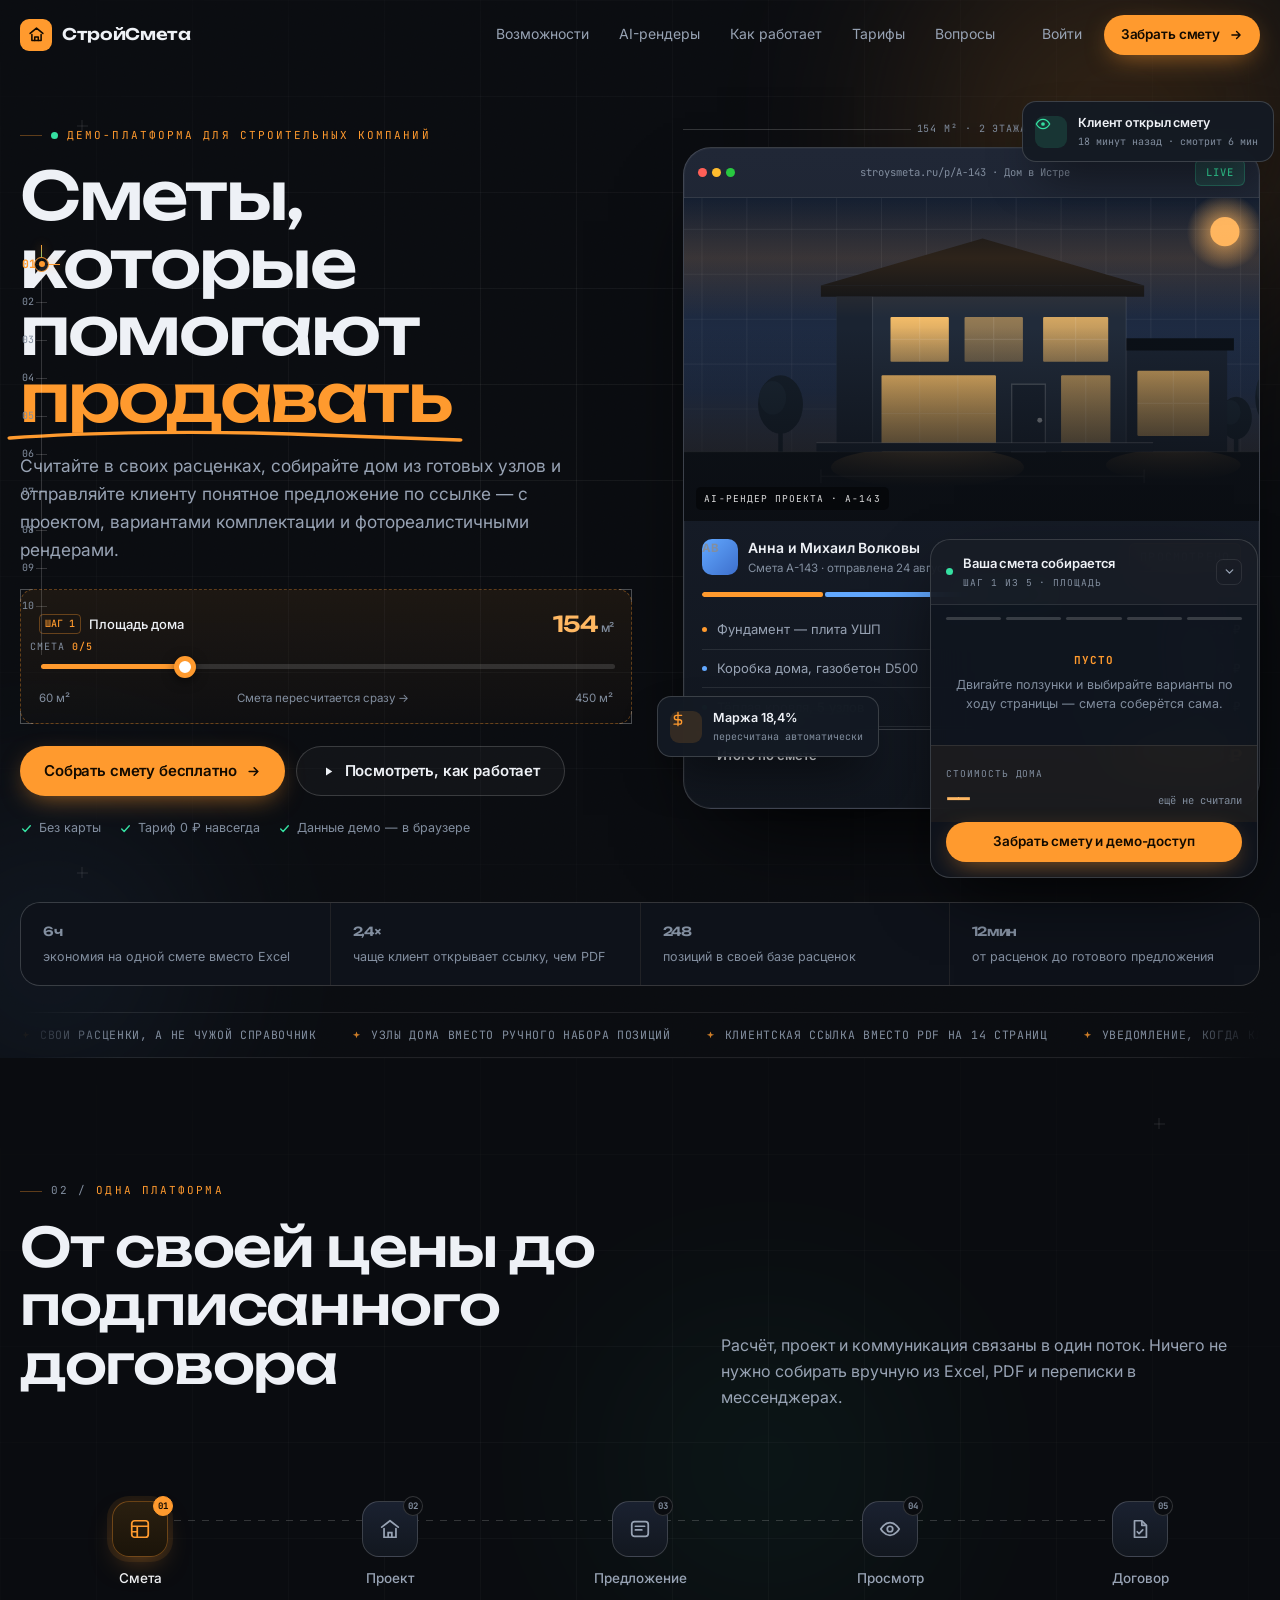
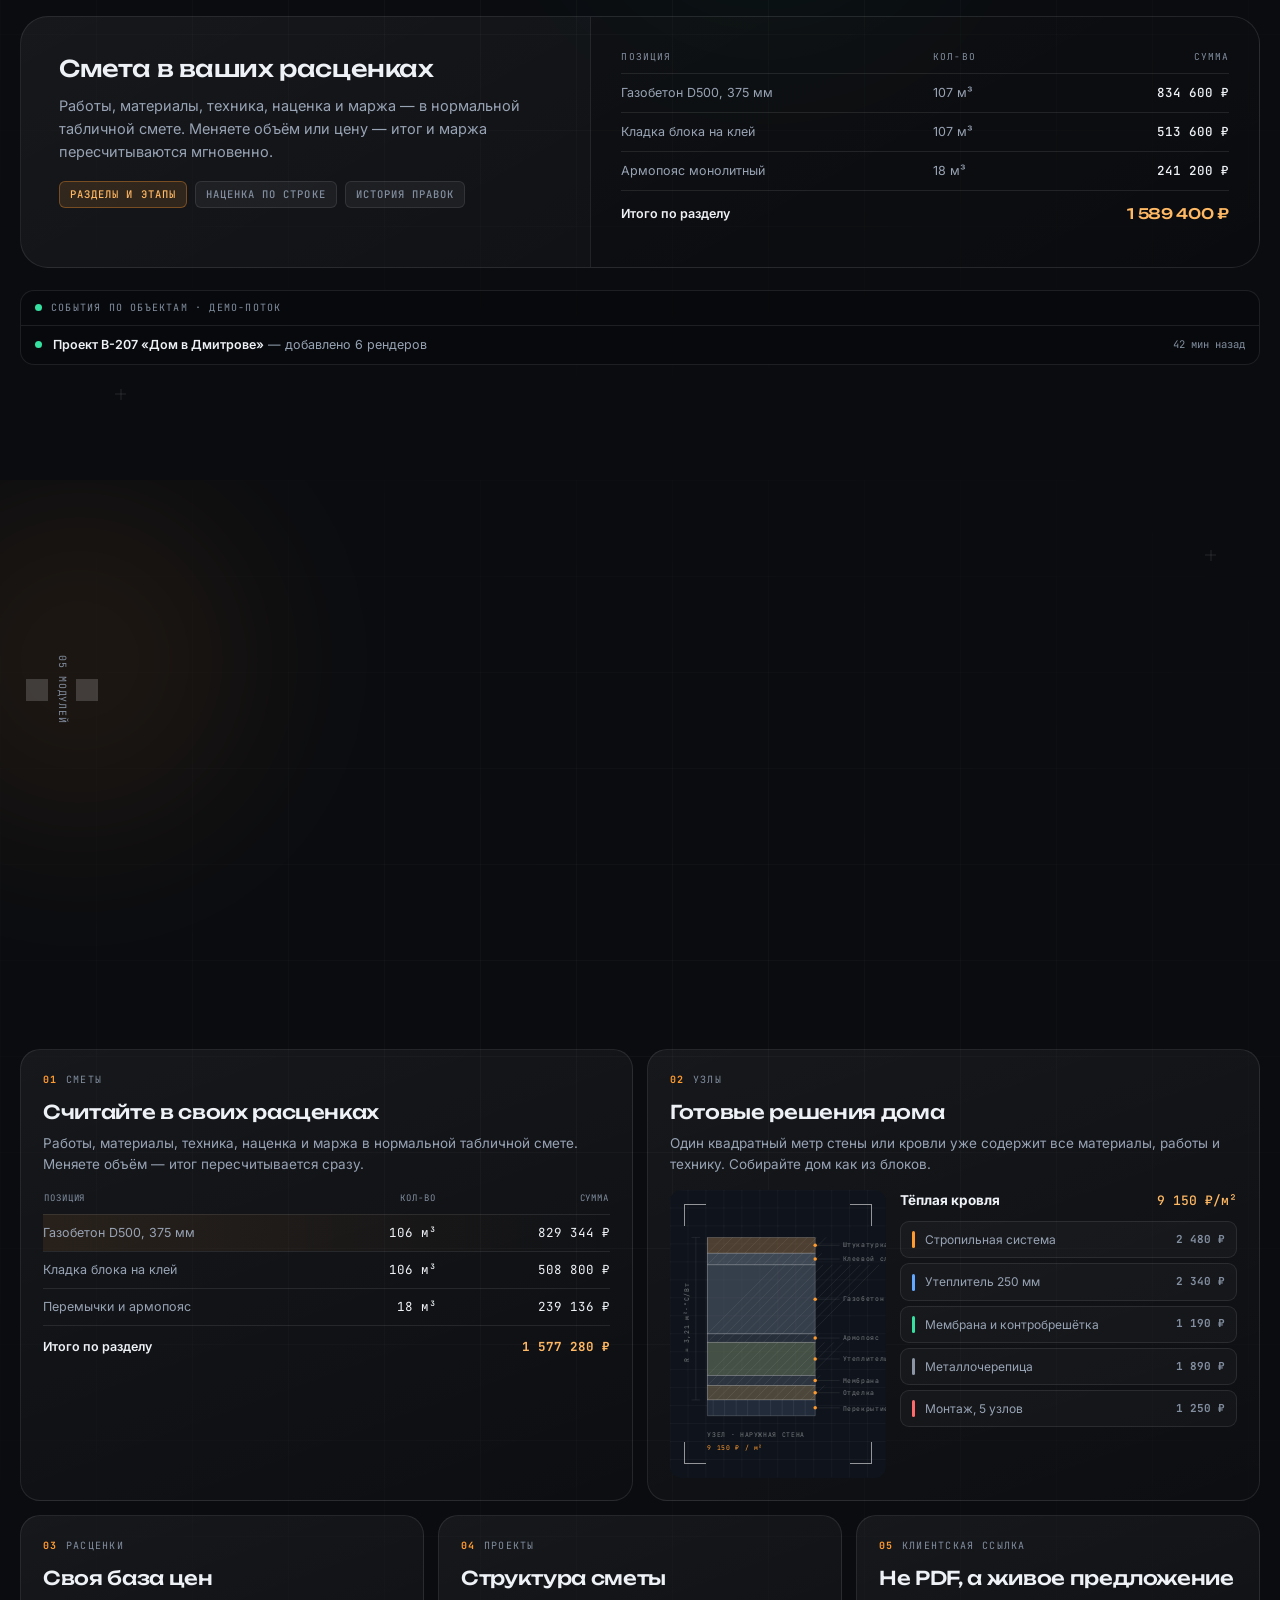
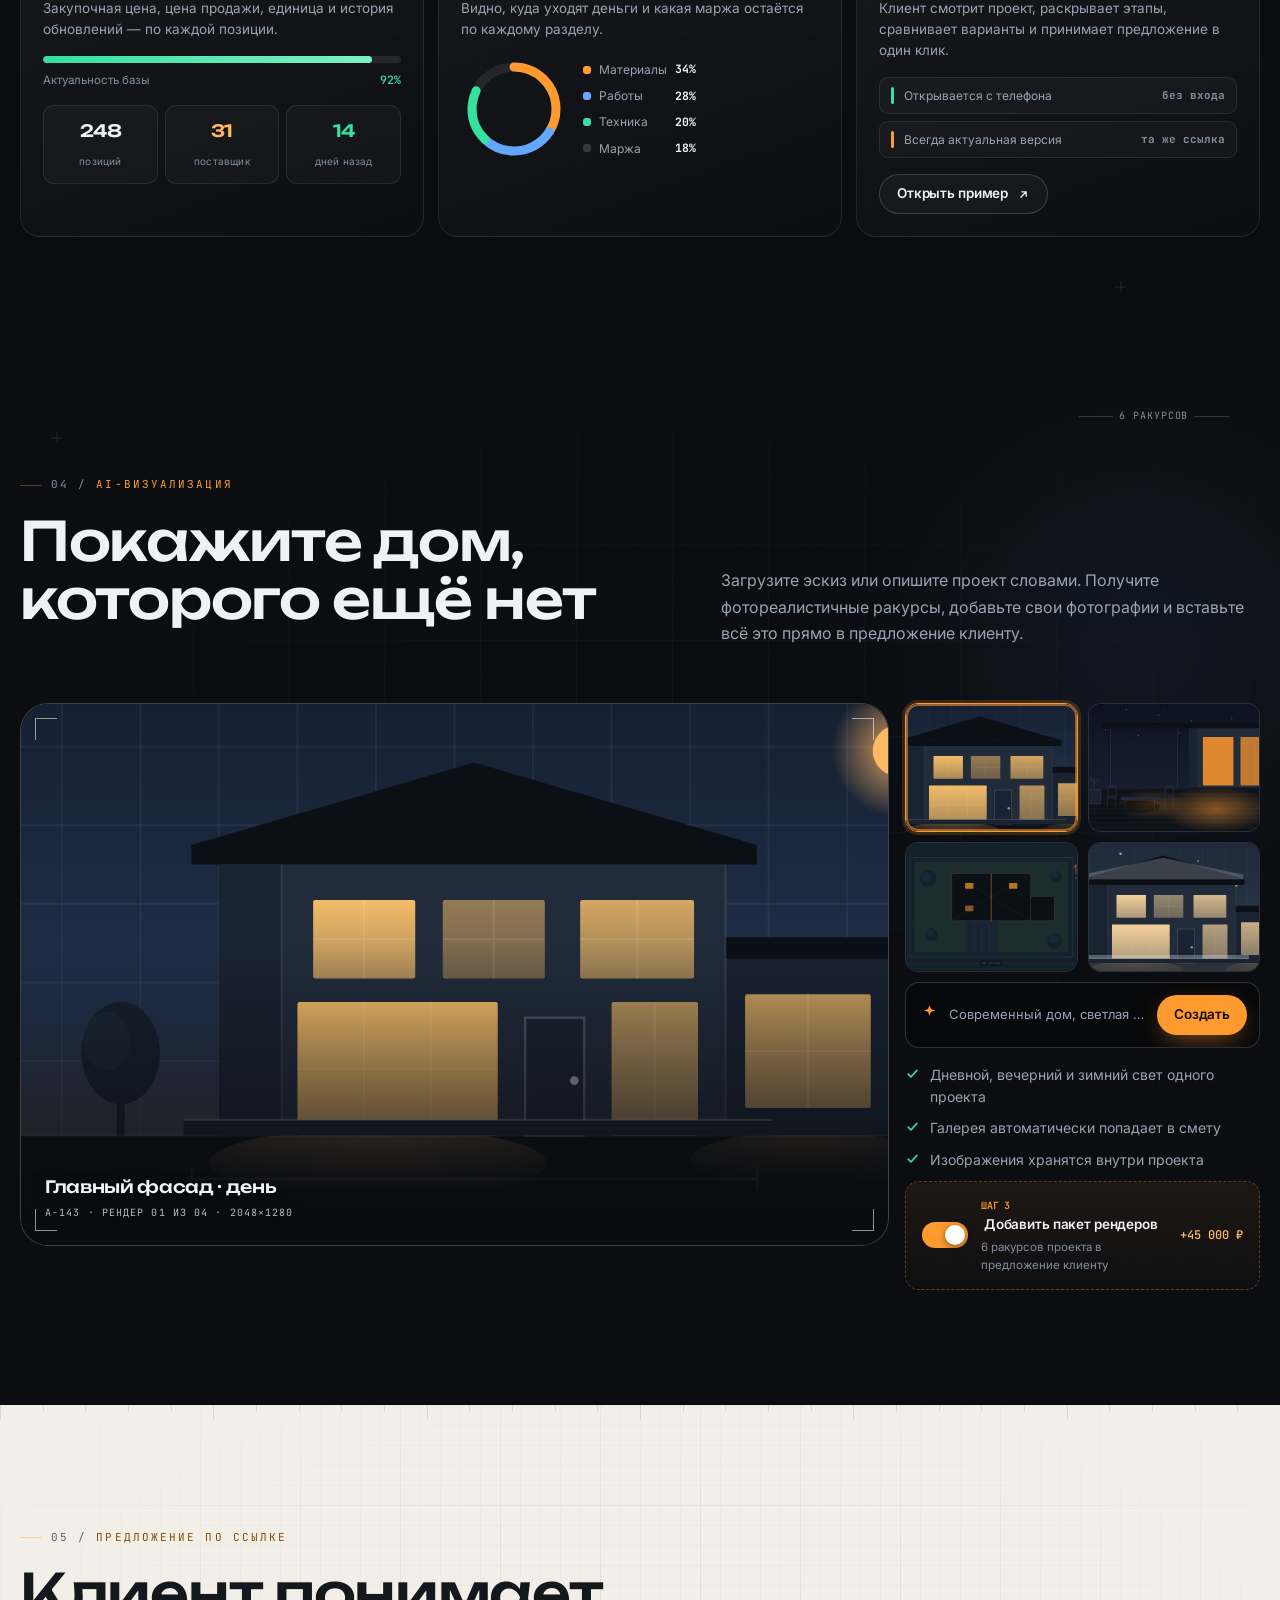
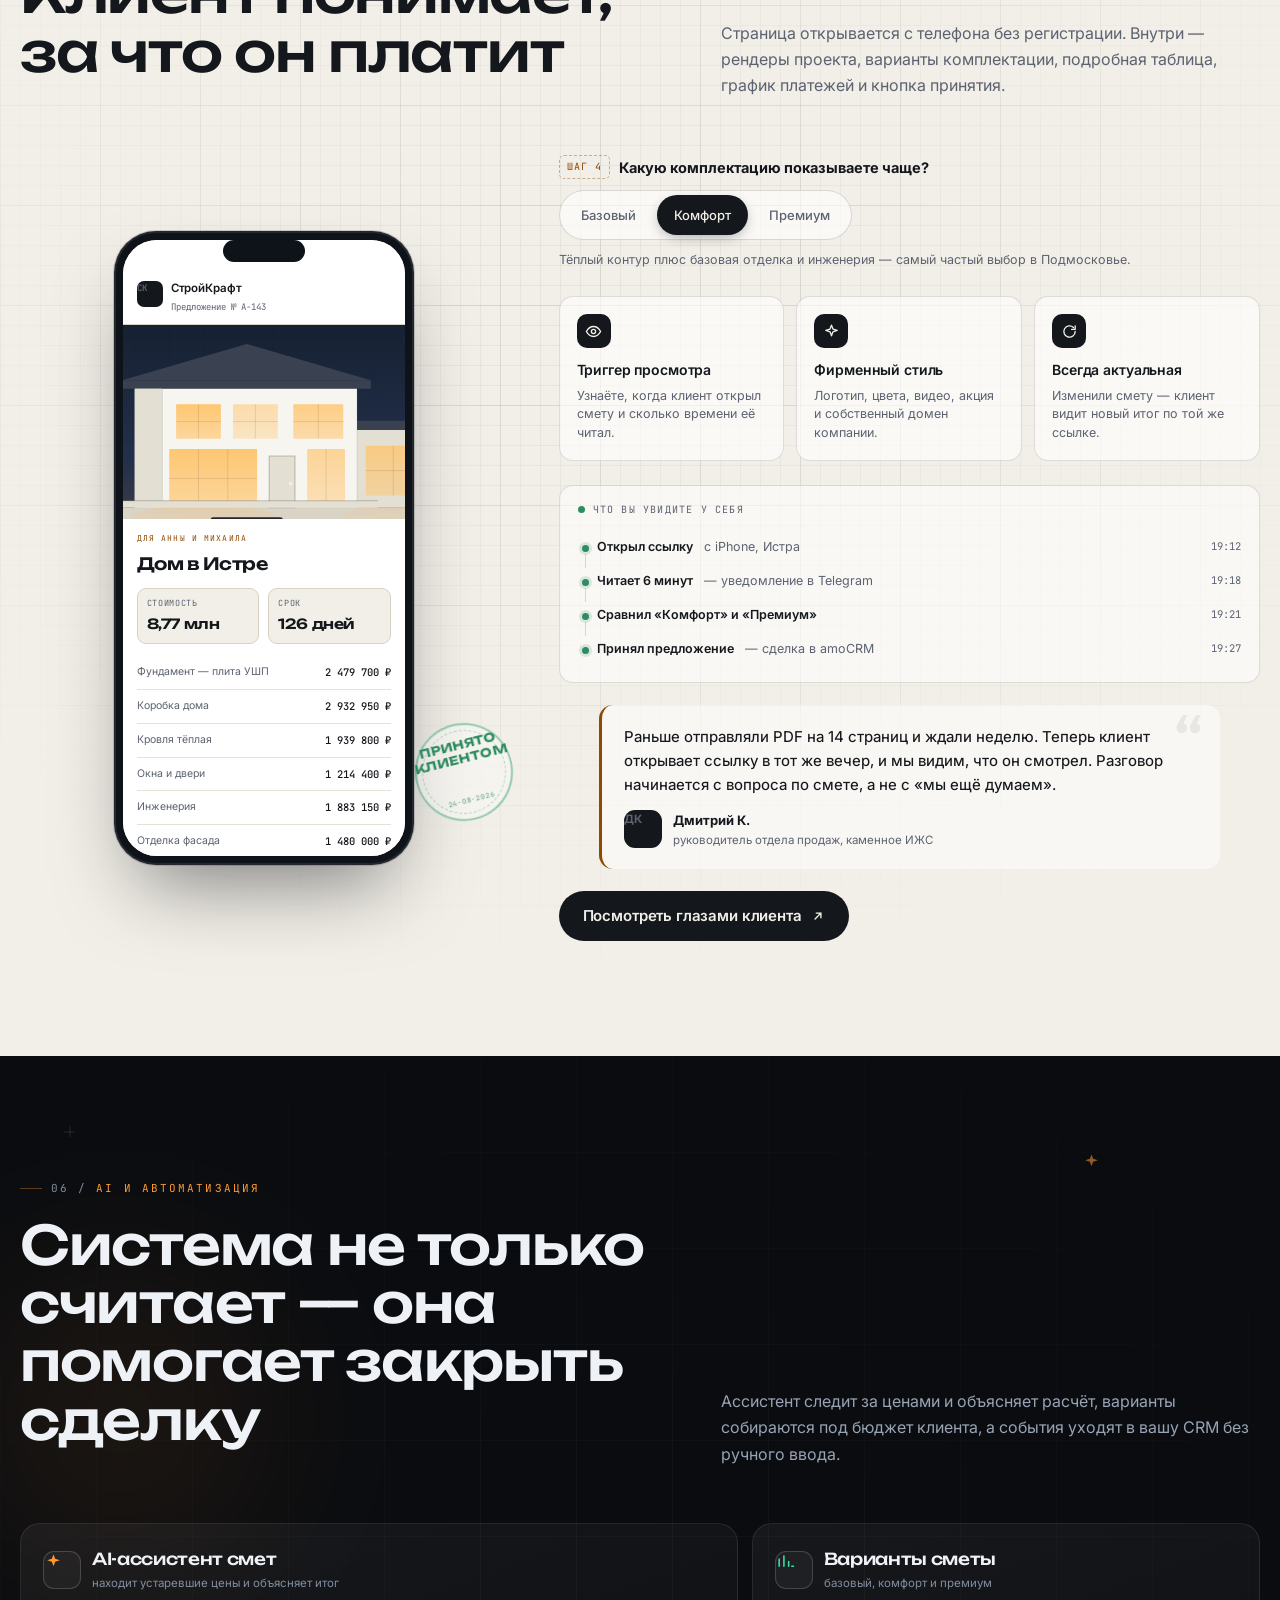
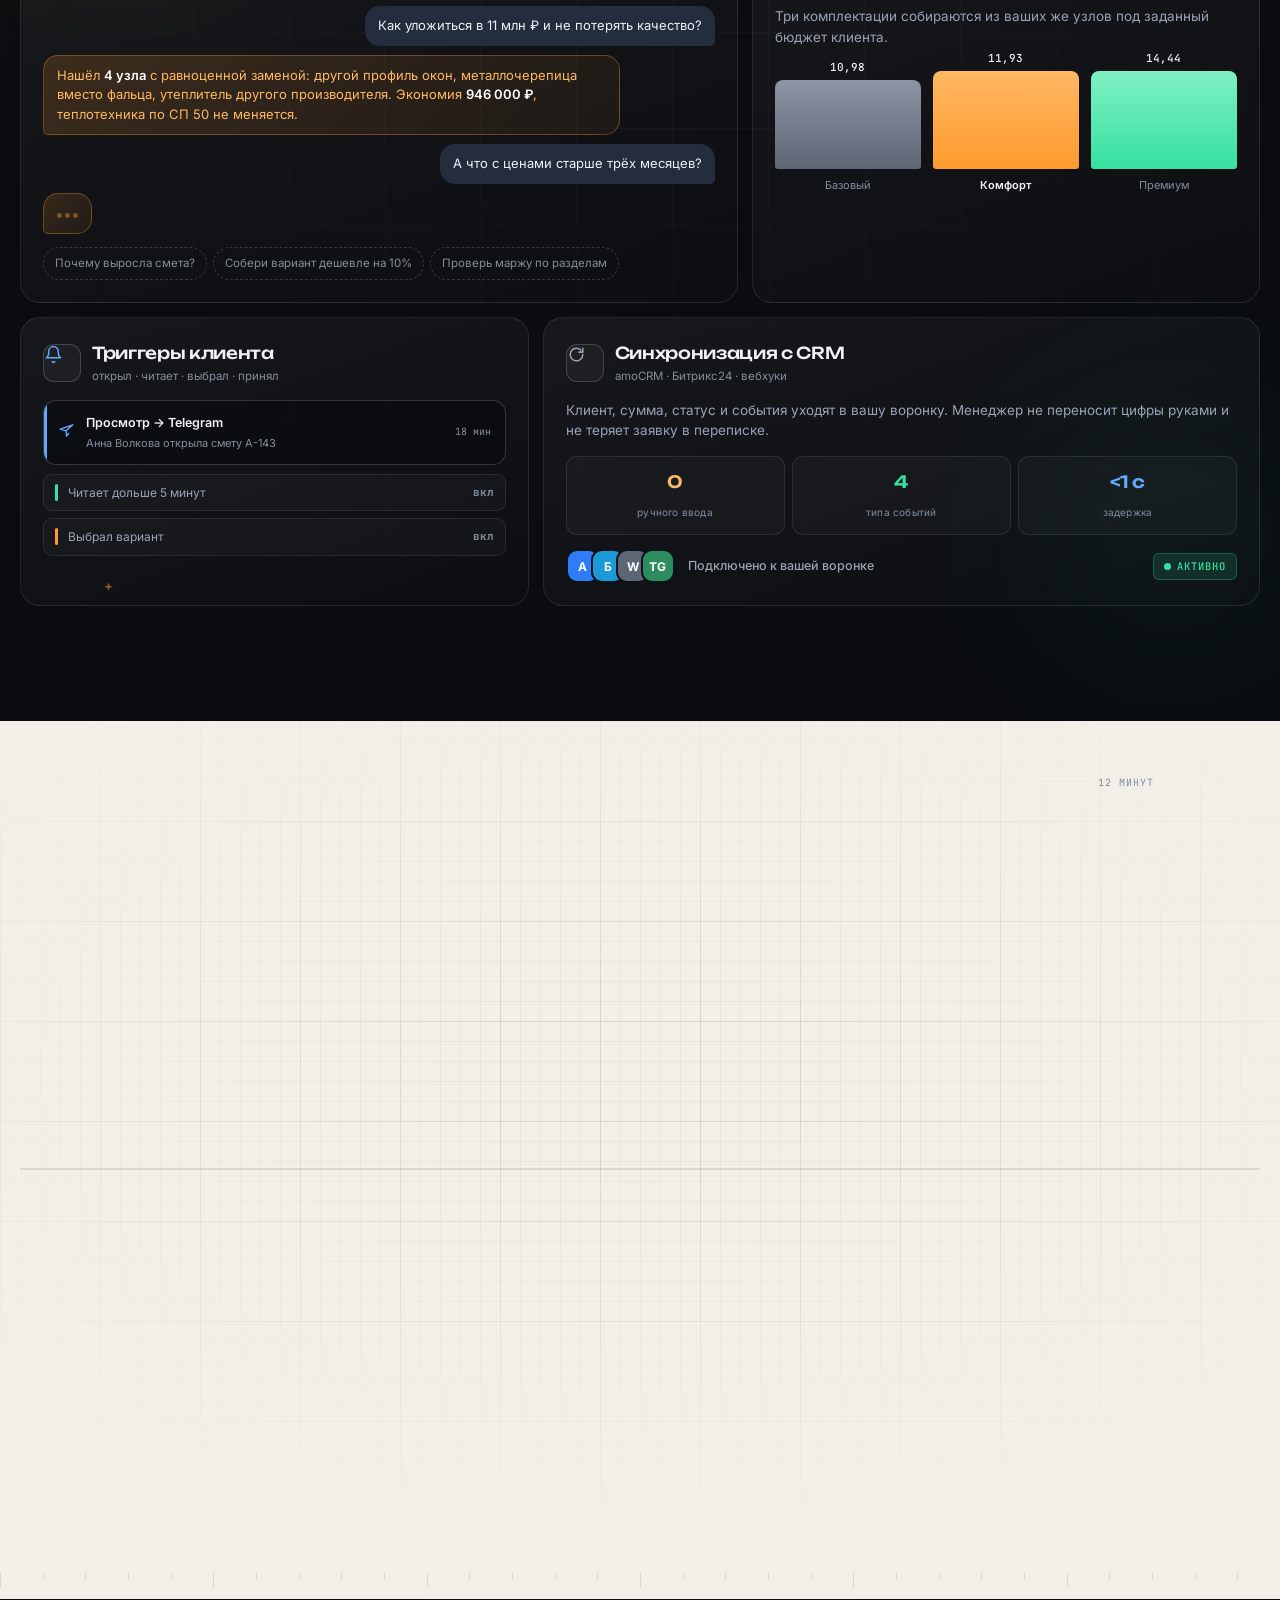
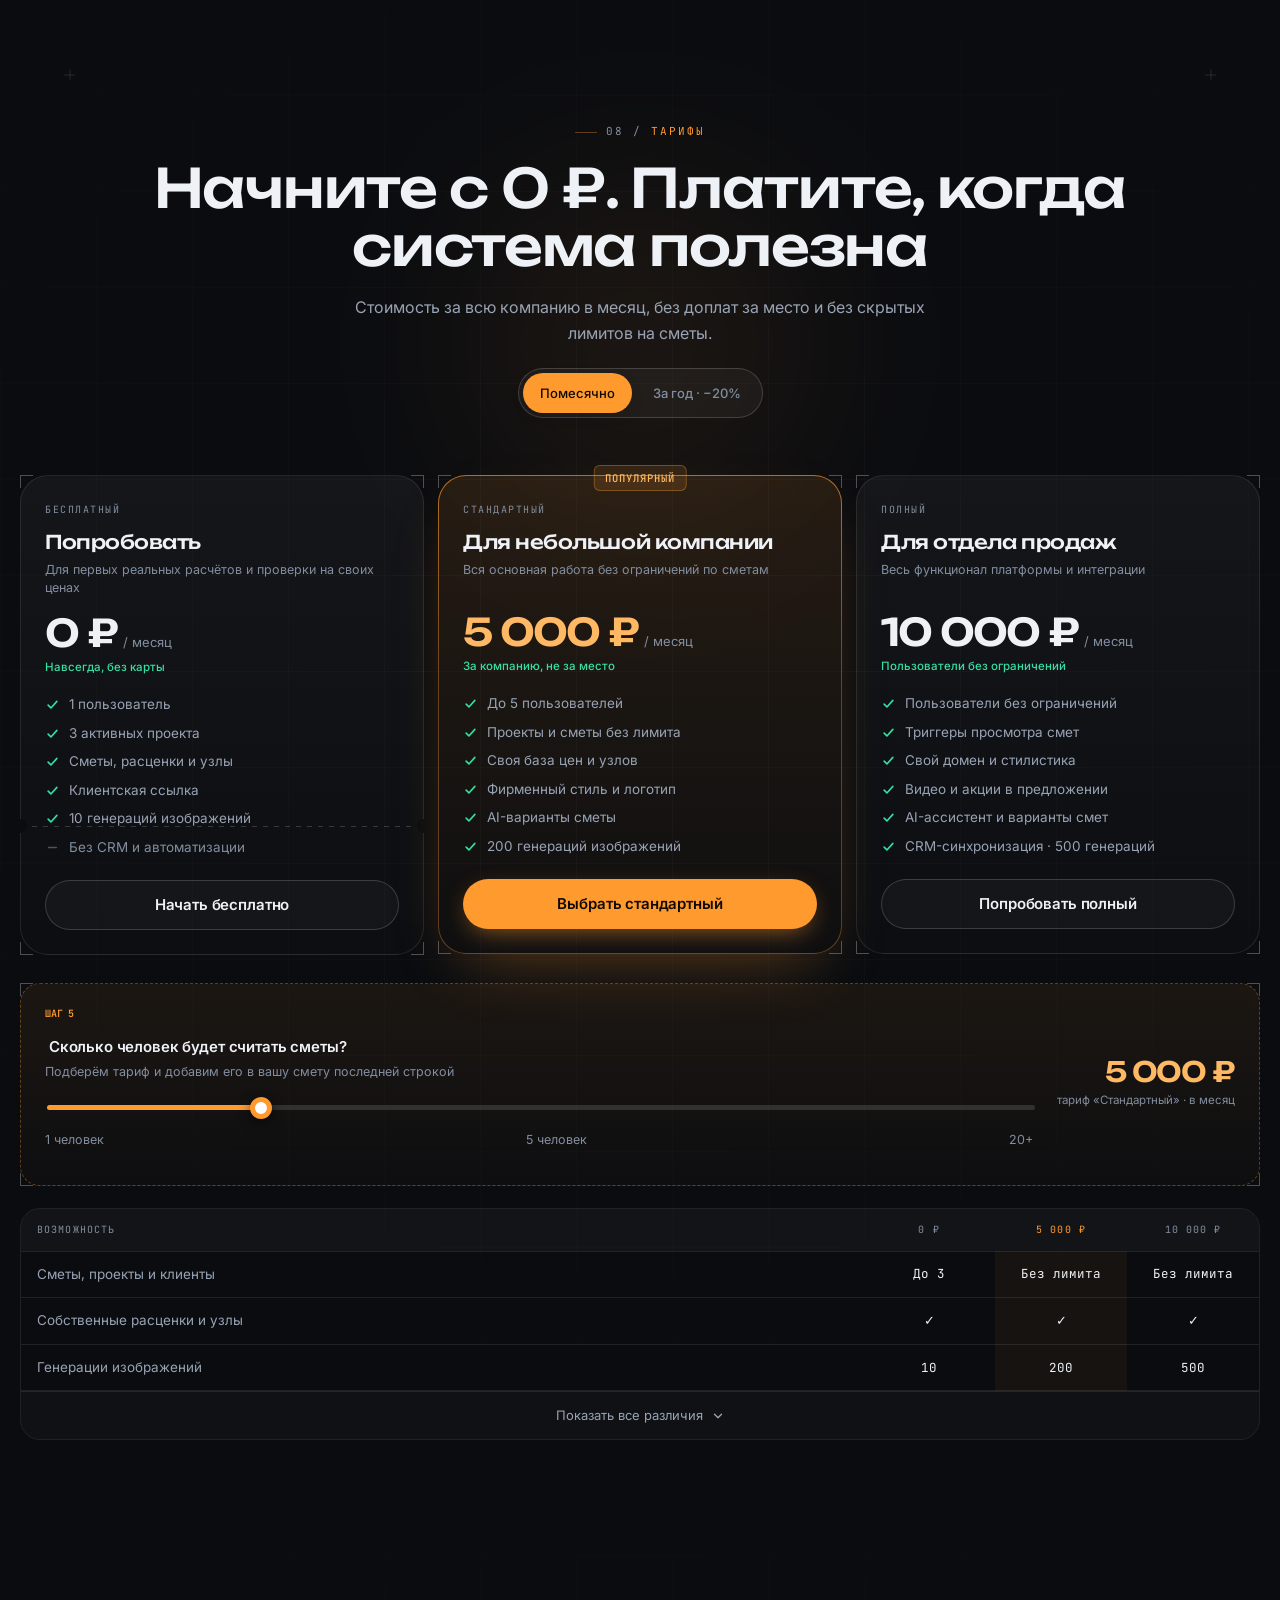
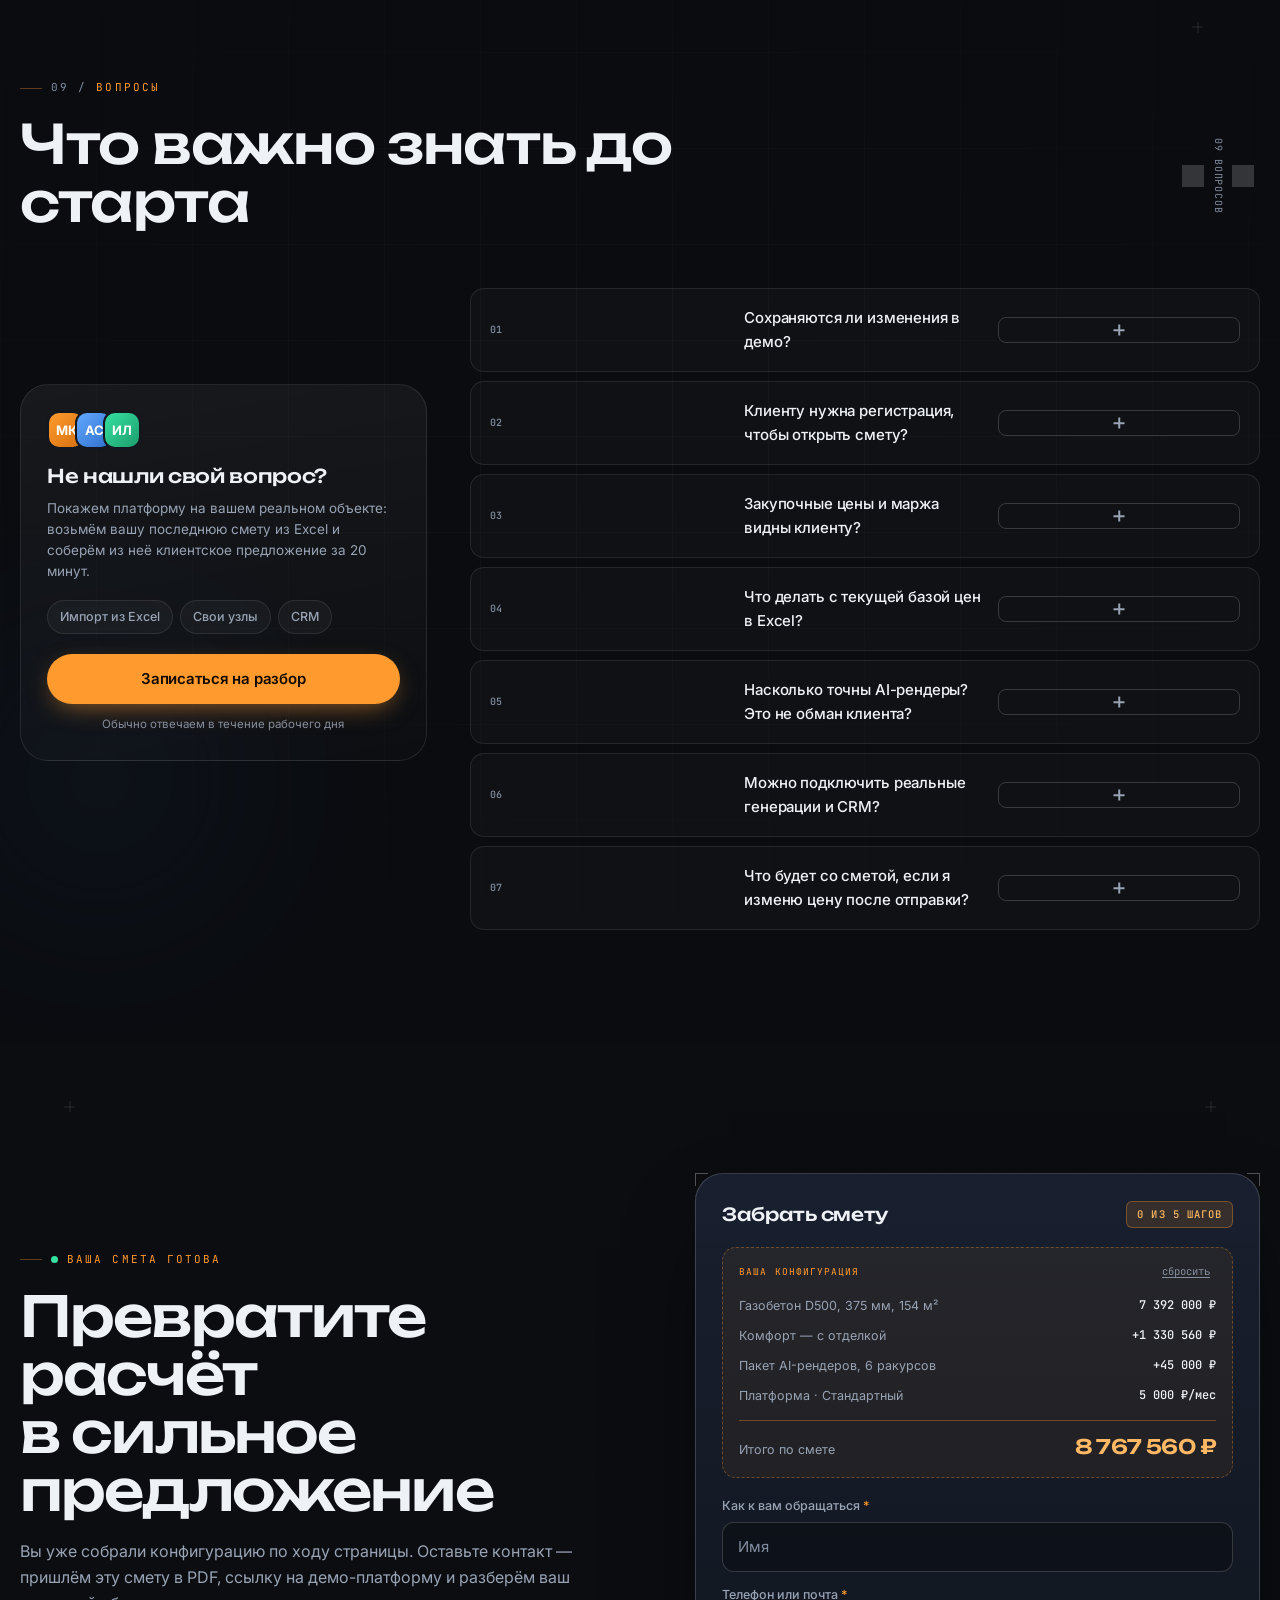
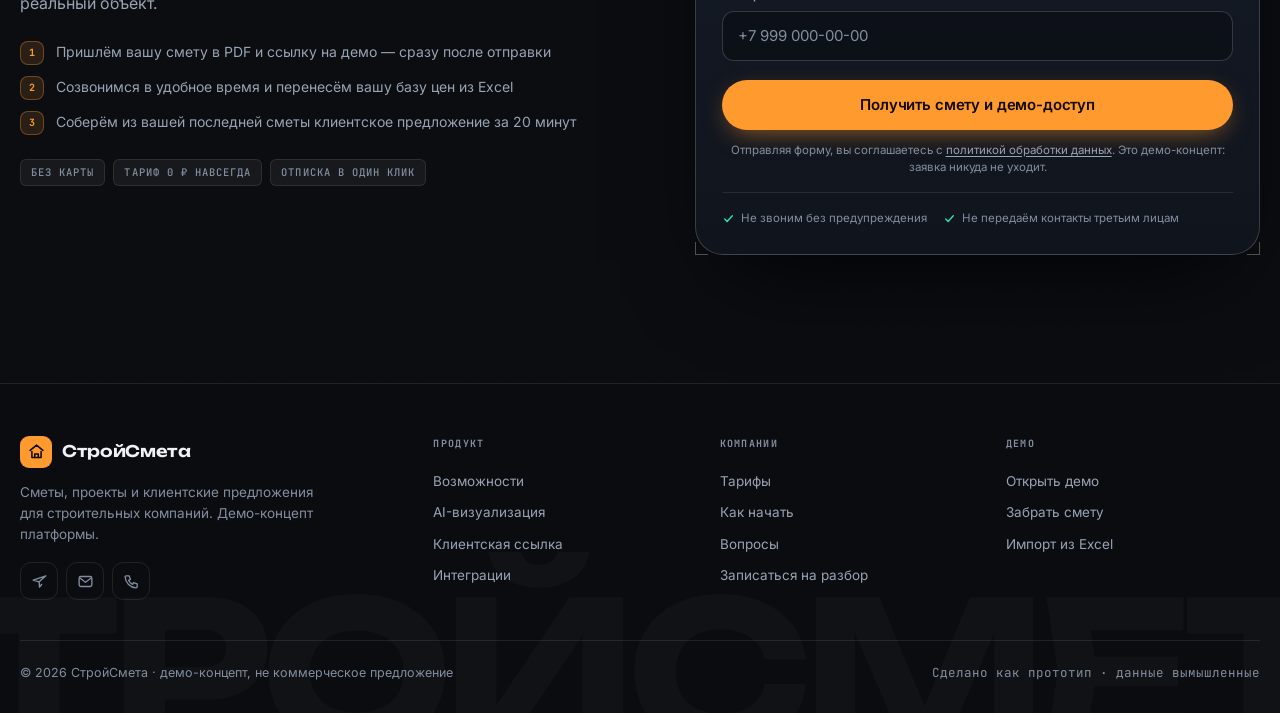
==== preview/stroysmeta.html @ 714c46dd "feat(preview): лендинг СтройСмета с интерактивной «Живой сметой» Одностраничник для платформы сметно" ====
<!doctype html>
<html lang="ru">
<head>
<meta charset="utf-8">
<meta name="viewport" content="width=device-width, initial-scale=1, viewport-fit=cover">
<title>СтройСмета — сметы, которые помогают продавать</title>
<meta name="description" content="Платформа для строительных компаний: считайте в своих расценках, собирайте дом из готовых узлов и отправляйте клиенту понятное предложение по ссылке.">
<link rel="preconnect" href="https://fonts.googleapis.com">
<link rel="preconnect" href="https://fonts.gstatic.com" crossorigin>
<link href="https://fonts.googleapis.com/css2?family=Unbounded:wght@300;400;500;600;700&family=Inter:wght@300;400;500;600;700&family=JetBrains+Mono:wght@400;500;700&display=swap" rel="stylesheet">
<style>
/* ============================================================
   ТОКЕНЫ
   ============================================================ */
:root{
  --ink:#0A0C10; --ink-2:#0E121A; --surface:#141A24; --surface-2:#1B2331; --surface-3:#232D3D;
  --line:rgba(255,255,255,.09); --line-2:rgba(255,255,255,.17); --line-3:rgba(255,255,255,.28);
  --text:#EEF1F6; --text-2:#98A3B4; --text-3:#828E9F;
  --amber:#FF9A2E; --amber-2:#FFB863; --amber-dim:rgba(255,154,46,.13); --amber-line:rgba(255,154,46,.34);
  --mint:#35E0A1; --mint-dim:rgba(53,224,161,.12);
  --sky:#62A8FF; --sky-dim:rgba(98,168,255,.12);
  --rose:#FF6B6B;
  --paper:#F2EFE8; --paper-2:#E6E1D5; --paper-3:#D8D2C3; --paper-ink:#14171C; --paper-ink-2:#5C6270;
  --f-head:'Unbounded',system-ui,sans-serif;
  --f-body:'Inter',system-ui,-apple-system,sans-serif;
  --f-mono:'JetBrains Mono',ui-monospace,monospace;
  --r-s:8px; --r-m:14px; --r-l:20px; --r-xl:28px;
  --nav-w:96px;
  --ease:cubic-bezier(.22,.61,.36,1);
  --ease-spring:cubic-bezier(.34,1.4,.5,1);
}
*,*::before,*::after{box-sizing:border-box}
html{scroll-behavior:smooth;-webkit-text-size-adjust:100%}
body{
  margin:0;background:var(--ink);color:var(--text);
  font-family:var(--f-body);font-size:16px;line-height:1.6;
  -webkit-font-smoothing:antialiased;overflow-x:hidden;
}
img{max-width:100%;display:block}
button{font:inherit;color:inherit;cursor:pointer;border:0;background:none}
a{color:inherit;text-decoration:none}
input,select{font:inherit}
:focus-visible{outline:2px solid var(--amber);outline-offset:3px;border-radius:4px}
::selection{background:var(--amber);color:#0A0C10}

/* ============================================================
   ОБЩИЕ ПРИМИТИВЫ
   ============================================================ */
.wrap{width:min(1240px,100% - 40px);margin-inline:auto}
.sec{position:relative;padding:clamp(72px,9vw,132px) 0;overflow:hidden;scroll-margin-top:86px}
@media(max-width:980px){.sec{scroll-margin-top:74px}}
.sec--paper{background:var(--paper);color:var(--paper-ink)}
.mono{font-family:var(--f-mono);font-variant-numeric:tabular-nums}
.tnum{font-variant-numeric:tabular-nums}

/* — Украшение: миллиметровка — */
.deco-grid{
  position:absolute;inset:0;pointer-events:none;
  background-image:
    linear-gradient(var(--line) 1px,transparent 1px),
    linear-gradient(90deg,var(--line) 1px,transparent 1px);
  background-size:96px 96px;
  -webkit-mask-image:radial-gradient(ellipse 90% 70% at 50% 40%,#000 15%,transparent 78%);
          mask-image:radial-gradient(ellipse 90% 70% at 50% 40%,#000 15%,transparent 78%);
  opacity:.55;
}
.sec--paper .deco-grid{
  background-image:
    linear-gradient(rgba(20,23,28,.07) 1px,transparent 1px),
    linear-gradient(90deg,rgba(20,23,28,.07) 1px,transparent 1px),
    linear-gradient(rgba(20,23,28,.045) 1px,transparent 1px),
    linear-gradient(90deg,rgba(20,23,28,.045) 1px,transparent 1px);
  background-size:100px 100px,100px 100px,20px 20px,20px 20px;
  opacity:1;
}
/* — Украшение: зерно — */
.deco-grain{
  position:absolute;inset:0;pointer-events:none;opacity:.5;mix-blend-mode:overlay;
  background-image:url("data:image/svg+xml,%3Csvg xmlns='http://www.w3.org/2000/svg' width='140' height='140'%3E%3Cfilter id='n'%3E%3CfeTurbulence type='fractalNoise' baseFrequency='.85' numOctaves='3'/%3E%3C/filter%3E%3Crect width='140' height='140' filter='url(%23n)' opacity='.36'/%3E%3C/svg%3E");
}
/* — Украшение: свечение — */
.deco-glow{position:absolute;border-radius:50%;pointer-events:none;filter:blur(90px);opacity:.5}
.deco-glow--amber{background:radial-gradient(circle,rgba(255,154,46,.45),transparent 66%)}
.deco-glow--mint{background:radial-gradient(circle,rgba(53,224,161,.34),transparent 66%)}
.deco-glow--sky{background:radial-gradient(circle,rgba(98,168,255,.32),transparent 66%)}
/* — Украшение: чертёжные уголки — */
.corners{position:absolute;inset:0;pointer-events:none}
.corners i{position:absolute;width:13px;height:13px;border:1.5px solid var(--line-3)}
.corners i:nth-child(1){top:-1px;left:-1px;border-right:0;border-bottom:0}
.corners i:nth-child(2){top:-1px;right:-1px;border-left:0;border-bottom:0}
.corners i:nth-child(3){bottom:-1px;left:-1px;border-right:0;border-top:0}
.corners i:nth-child(4){bottom:-1px;right:-1px;border-left:0;border-top:0}
.sec--paper .corners i{border-color:rgba(20,23,28,.26)}
/* — Украшение: крестик разметки — */
.tick-cross{position:absolute;width:11px;height:11px;pointer-events:none;opacity:.4}
.tick-cross::before,.tick-cross::after{content:'';position:absolute;background:var(--line-3)}
.tick-cross::before{left:50%;top:0;width:1px;height:100%;transform:translateX(-50%)}
.tick-cross::after{top:50%;left:0;height:1px;width:100%;transform:translateY(-50%)}
/* — Украшение: размерная линия (чертёж) — */
.dimline{position:absolute;display:flex;align-items:center;gap:6px;pointer-events:none;
  font-family:var(--f-mono);font-size:10px;letter-spacing:.09em;color:var(--text-3);text-transform:uppercase}
.dimline::before,.dimline::after{content:'';height:1px;background:var(--line-2);flex:1;min-width:22px}
.dimline--v{flex-direction:column;writing-mode:vertical-rl;height:100%}
.dimline--v::before,.dimline--v::after{width:1px;height:auto;min-width:0;min-height:22px;flex:1 1 22px}

/* — Заголовки секций — */
.eyebrow{display:inline-flex;align-items:center;gap:9px;font-family:var(--f-mono);font-size:11px;
  letter-spacing:.19em;text-transform:uppercase;color:var(--amber);margin:0 0 18px}
.eyebrow::before{content:'';width:22px;height:1px;background:var(--amber-line)}
.eyebrow b{color:var(--text-3);font-weight:400}
.sec--paper .eyebrow{color:#8F4900}
.sec--paper .eyebrow b{color:var(--paper-ink-2)}
.h2{font-family:var(--f-head);font-weight:500;font-size:clamp(30px,4.3vw,54px);line-height:1.08;
  letter-spacing:-.024em;margin:0 0 18px;max-width:17ch}
.h3{font-family:var(--f-head);font-weight:500;font-size:clamp(19px,2vw,23px);line-height:1.22;letter-spacing:-.018em;margin:0 0 10px}
.lead{font-size:clamp(15px,1.25vw,17.5px);line-height:1.65;color:var(--text-2);max-width:58ch;margin:0}
.sec--paper .lead{color:var(--paper-ink-2)}
.sec-head{position:relative;z-index:2;margin-bottom:clamp(38px,4.4vw,64px)}
.sec-head--split{display:grid;grid-template-columns:minmax(0,1.05fr) minmax(0,.85fr);gap:36px;align-items:end}
@media(max-width:860px){.sec-head--split{grid-template-columns:1fr;gap:18px;align-items:start}}

/* — Кнопки — */
.btn{display:inline-flex;align-items:center;justify-content:center;gap:9px;min-height:50px;padding:0 24px;
  border-radius:100px;font-weight:600;font-size:15px;letter-spacing:-.01em;
  transition:transform .18s var(--ease),background .2s,box-shadow .25s,border-color .2s;
  position:relative;overflow:hidden;white-space:nowrap;touch-action:manipulation}
.btn:active{transform:scale(.972)}
.btn--primary{background:var(--amber);color:#120A00;box-shadow:0 8px 26px -8px rgba(255,154,46,.62)}
.btn--primary:hover{background:var(--amber-2);box-shadow:0 12px 34px -8px rgba(255,154,46,.78)}
.btn--ghost{border:1px solid var(--line-2);color:var(--text);background:rgba(255,255,255,.03)}
.btn--ghost:hover{border-color:var(--line-3);background:rgba(255,255,255,.07)}
.btn--dark{background:var(--paper-ink);color:var(--paper)}
.btn--dark:hover{background:#282D36}
.btn--paperghost{border:1px solid rgba(20,23,28,.24);color:var(--paper-ink)}
.btn--paperghost:hover{background:rgba(20,23,28,.05)}
.btn--sm{min-height:40px;padding:0 17px;font-size:13.5px}
.btn--block{width:100%}
/* блик по кнопке */
.btn--primary::after{content:'';position:absolute;top:0;left:-120%;width:55%;height:100%;
  background:linear-gradient(90deg,transparent,rgba(255,255,255,.42),transparent);transform:skewX(-22deg)}
.btn--primary:hover::after{animation:sheen .85s var(--ease)}
@keyframes sheen{to{left:150%}}

/* — Чипы / бейджи — */
.chip{display:inline-flex;align-items:center;gap:7px;padding:6px 12px;border-radius:100px;
  border:1px solid var(--line);background:rgba(255,255,255,.035);
  font-size:12.5px;font-weight:500;color:var(--text-2);
  transition:.2s var(--ease);cursor:pointer;min-height:34px}
.chip:hover{border-color:var(--line-2);color:var(--text)}
.chip[aria-pressed="true"]{background:var(--amber-dim);border-color:var(--amber-line);color:var(--amber-2)}
.badge{display:inline-flex;align-items:center;gap:6px;padding:4px 10px;border-radius:6px;
  font-family:var(--f-mono);font-size:10.5px;letter-spacing:.1em;text-transform:uppercase;font-weight:500}
.badge--mint{background:var(--mint-dim);color:var(--mint);border:1px solid rgba(53,224,161,.26)}
.badge--amber{background:var(--amber-dim);color:var(--amber-2);border:1px solid var(--amber-line)}
.badge--sky{background:var(--sky-dim);color:var(--sky);border:1px solid rgba(98,168,255,.26)}
.badge--ghost{background:rgba(255,255,255,.05);color:var(--text-3);border:1px solid var(--line)}
.dot{width:7px;height:7px;border-radius:50%;background:var(--mint);flex:none;position:relative}
.dot::after{content:'';position:absolute;inset:-4px;border-radius:50%;border:1px solid currentColor;
  color:var(--mint);opacity:0;animation:ping 2.4s var(--ease) infinite}
@keyframes ping{0%{transform:scale(.6);opacity:.85}70%,100%{transform:scale(1.75);opacity:0}}

/* — Карточки — */
.card{position:relative;border-radius:var(--r-l);border:1px solid var(--line);
  background:linear-gradient(180deg,rgba(255,255,255,.045),rgba(255,255,255,.014));
  padding:24px;transition:border-color .3s var(--ease),transform .3s var(--ease),background .3s}
.card:hover{border-color:var(--line-2)}

/* — Reveal-анимации — */
.rv{opacity:0;transform:translateY(22px);transition:opacity .72s var(--ease),transform .72s var(--ease)}
.rv.in{opacity:1;transform:none}
@media(prefers-reduced-motion:reduce){
  html{scroll-behavior:auto}
  .rv{opacity:1!important;transform:none!important;transition:none!important}
  *,*::before,*::after{animation-duration:.001ms!important;animation-iteration-count:1!important;transition-duration:.001ms!important}
}

/* ============================================================
   ЛИПКИЙ ХЕДЕР
   ============================================================ */
.hdr{position:fixed;top:0;left:0;right:0;z-index:90;transition:.4s var(--ease)}
.hdr__in{display:flex;align-items:center;gap:22px;height:70px;
  border-bottom:1px solid transparent;transition:.4s var(--ease)}
.hdr.stuck{padding-top:9px}
.hdr.stuck .hdr__in{
  height:58px;border-radius:100px;padding:0 8px 0 18px;
  background:rgba(14,18,26,.82);backdrop-filter:blur(18px) saturate(160%);
  -webkit-backdrop-filter:blur(18px) saturate(160%);
  border:1px solid var(--line);box-shadow:0 14px 40px -16px rgba(0,0,0,.85)}
.logo{display:flex;align-items:center;gap:10px;font-family:var(--f-head);font-weight:600;
  font-size:16px;letter-spacing:-.02em;flex:none}
.logo__m{width:32px;height:32px;border-radius:9px;background:var(--amber);display:grid;place-items:center;flex:none}
.hdr__nav{display:flex;gap:4px;margin-left:auto}
.hdr__nav a{padding:8px 13px;border-radius:8px;font-size:14px;color:var(--text-2);
  transition:.2s;position:relative}
.hdr__nav a:hover{color:var(--text);background:rgba(255,255,255,.05)}
.hdr__nav a.on{color:var(--amber-2)}
.hdr__acts{display:flex;align-items:center;gap:10px;flex:none}
.hdr__login{font-size:14px;color:var(--text-2);padding:8px 12px;border-radius:8px;transition:.2s}
.hdr__login:hover{color:var(--text);background:rgba(255,255,255,.05)}
/* прогресс чтения в хедере */
.hdr__prog{position:absolute;left:0;right:0;bottom:0;height:2px;background:transparent;overflow:hidden}
.hdr__prog i{display:block;height:100%;width:0;
  background:linear-gradient(90deg,var(--amber),var(--mint));transition:width .1s linear}
.hdr.stuck .hdr__prog{display:none}
.lbl-xs{display:none}
@media(max-width:620px){
  .lbl-full{display:none}
  .lbl-xs{display:inline}
  .hdr__acts .btn--sm{padding:0 14px}
  .logo{font-size:15px}
  .logo__m{width:29px;height:29px;border-radius:8px}
  .hdr__in{gap:12px}
}
.burger{display:none;width:44px;height:44px;border-radius:10px;border:1px solid var(--line);
  place-items:center;background:rgba(255,255,255,.04)}
.burger span{display:block;width:17px;height:1.5px;background:var(--text);margin:3px 0;transition:.3s var(--ease)}
.burger.on span:nth-child(1){transform:translateY(4.5px) rotate(45deg)}
.burger.on span:nth-child(2){opacity:0}
.burger.on span:nth-child(3){transform:translateY(-4.5px) rotate(-45deg)}
@media(max-width:980px){
  .hdr__nav{display:none}
  .burger{display:grid}
  .hdr__login{display:none}
}
/* мобильное меню */
.mnav{position:fixed;inset:0;z-index:89;background:rgba(10,12,16,.97);backdrop-filter:blur(20px);
  padding:96px 24px 32px;display:flex;flex-direction:column;gap:4px;
  opacity:0;visibility:hidden;transition:.32s var(--ease)}
.mnav.on{opacity:1;visibility:visible}
.mnav a{display:flex;align-items:baseline;gap:14px;padding:15px 4px;border-bottom:1px solid var(--line);
  font-family:var(--f-head);font-size:21px;font-weight:400}
.mnav a i{font-family:var(--f-mono);font-size:11px;color:var(--amber);font-style:normal}

/* ============================================================
   ВЕРТИКАЛЬНАЯ НАВИГАЦИЯ — «рулетка прораба»
   ============================================================ */
.vnav{position:fixed;left:22px;top:50%;transform:translateY(-50%);z-index:80;
  display:flex;flex-direction:column;gap:0;padding:16px 0;
  opacity:0;pointer-events:none;transition:opacity .5s var(--ease)}
.vnav.on{opacity:1;pointer-events:auto}
.vnav__rail{position:absolute;left:19px;top:16px;bottom:16px;width:1px;background:var(--line-2)}
.vnav__fill{position:absolute;left:19px;top:16px;width:1px;height:0;
  background:linear-gradient(180deg,var(--amber),var(--mint));transition:height .12s linear;
  box-shadow:0 0 10px rgba(255,154,46,.7)}
.vnav__item{position:relative;display:flex;align-items:center;gap:0;height:38px;
  background:none;padding:0;text-align:left}
.vnav__num{width:38px;flex:none;font-family:var(--f-mono);font-size:10px;color:var(--text-3);
  text-align:left;transition:.28s var(--ease);position:relative;z-index:2;padding-left:0}
/* засечка-риска */
.vnav__tk{position:absolute;left:14px;width:11px;height:1px;background:var(--line-2);
  transition:.28s var(--ease);z-index:1}
.vnav__lbl{position:absolute;left:38px;white-space:nowrap;font-size:13px;font-weight:500;
  color:var(--text);padding:7px 13px;border-radius:100px;
  background:rgba(20,26,36,.94);border:1px solid var(--line);backdrop-filter:blur(12px);
  opacity:0;transform:translateX(-8px) scale(.94);pointer-events:none;
  transition:.28s var(--ease);box-shadow:0 10px 30px -12px rgba(0,0,0,.9)}
.vnav__item:hover .vnav__lbl,.vnav__item:focus-visible .vnav__lbl{opacity:1;transform:none}
.vnav__item:hover .vnav__tk{width:19px;background:var(--text-2)}
.vnav__item:hover .vnav__num{color:var(--text)}
.vnav__item.on .vnav__num{color:var(--amber);font-weight:700;font-size:11.5px}
.vnav__item.on .vnav__tk{width:24px;background:var(--amber);box-shadow:0 0 9px rgba(255,154,46,.85)}
/* бегунок-каретка */
.vnav__car{position:absolute;left:12px;width:15px;height:15px;border:1.5px solid var(--amber);
  border-radius:50%;background:rgba(10,12,16,.9);
  transition:top .38s var(--ease-spring);pointer-events:none;z-index:3}
.vnav__car::after{content:'';position:absolute;inset:3.5px;border-radius:50%;background:var(--amber)}
/* подпись прогресса */
.vnav__pct{margin-top:14px;padding-left:8px;font-family:var(--f-mono);font-size:10px;
  letter-spacing:.1em;color:var(--text-3)}
.vnav__pct b{color:var(--amber);font-weight:500}
/* инверсия на светлых секциях */
.vnav.light .vnav__rail{background:rgba(20,23,28,.2)}
.vnav.light .vnav__num{color:var(--paper-ink-2)}
.vnav.light .vnav__tk{background:rgba(20,23,28,.28)}
.vnav.light .vnav__item.on .vnav__num{color:#8F4900}
.vnav.light .vnav__item.on .vnav__tk{background:#8F4900}
.vnav.light .vnav__car{border-color:#8F4900;background:var(--paper)}
.vnav.light .vnav__car::after{background:#8F4900}
.vnav.light .vnav__pct{color:var(--paper-ink-2)}
.vnav.light .vnav__pct b{color:#8F4900}
.vnav.light .vnav__lbl{background:rgba(20,23,28,.94);color:var(--paper);border-color:rgba(255,255,255,.14)}
@media(max-width:1180px){.vnav{display:none}}

/* мобильный прогресс-бар секций */
.mprog{position:fixed;left:0;right:0;top:0;height:2px;z-index:88;display:none}
.mprog i{display:block;height:100%;width:0;background:linear-gradient(90deg,var(--amber),var(--mint))}
@media(max-width:1180px){.mprog{display:block}}

/* ============================================================
   ФИРМЕННАЯ ПЛЮШКА — ЖИВАЯ СМЕТА
   ============================================================ */
.live{position:fixed;right:22px;bottom:22px;z-index:85;width:328px;
  border-radius:var(--r-l);overflow:hidden;
  background:rgba(16,21,30,.92);backdrop-filter:blur(22px) saturate(170%);
  -webkit-backdrop-filter:blur(22px) saturate(170%);
  border:1px solid var(--line-2);box-shadow:0 26px 70px -24px rgba(0,0,0,.94);
  transform:translateY(24px) scale(.96);opacity:0;pointer-events:none;
  transition:transform .48s var(--ease-spring),opacity .4s var(--ease)}
.live.on{transform:none;opacity:1;pointer-events:auto}
.live.pulse{animation:livePulse .7s var(--ease)}
@keyframes livePulse{
  0%{box-shadow:0 26px 70px -24px rgba(0,0,0,.94),0 0 0 0 rgba(255,154,46,.5)}
  55%{box-shadow:0 26px 70px -24px rgba(0,0,0,.94),0 0 0 11px rgba(255,154,46,0)}
  100%{box-shadow:0 26px 70px -24px rgba(0,0,0,.94),0 0 0 0 rgba(255,154,46,0)}
}
.live__hd{display:flex;align-items:center;gap:10px;padding:13px 15px;
  border-bottom:1px solid var(--line);background:rgba(255,255,255,.03);cursor:pointer;width:100%}
.live__ttl{flex:1;text-align:left;min-width:0}
.live__ttl b{display:block;font-size:13px;font-weight:600;letter-spacing:-.01em}
.live__ttl span{display:block;font-family:var(--f-mono);font-size:9.5px;letter-spacing:.1em;
  text-transform:uppercase;color:var(--text-3);margin-top:2px}
.live__mini{display:none;font-family:var(--f-mono);font-size:13.5px;color:var(--amber-2);
  font-weight:500;flex:none;letter-spacing:-.01em}
.live.min .live__mini{display:block}
.live.min .live__ttl span{display:none}
.live.min .live__ttl b{font-size:12px;color:var(--text-2);font-weight:500}
.live.min{width:auto;min-width:250px}
.live__tog{width:26px;height:26px;border-radius:7px;border:1px solid var(--line);display:grid;
  place-items:center;flex:none;transition:.24s var(--ease);color:var(--text-2)}
.live__tog svg{transition:transform .3s var(--ease)}
.live.min .live__tog svg{transform:rotate(180deg)}
.live__body{max-height:430px;overflow:hidden;transition:max-height .42s var(--ease),opacity .3s}
.live.min .live__body{max-height:0;opacity:0}
/* шаги-точки */
.live__steps{display:flex;gap:5px;padding:12px 15px 0}
.live__steps i{flex:1;height:3px;border-radius:2px;background:var(--line-2);transition:.4s var(--ease)}
.live__steps i.done{background:var(--amber);box-shadow:0 0 8px rgba(255,154,46,.6)}
/* строки сметы */
.live__rows{padding:12px 15px;display:flex;flex-direction:column;gap:1px;min-height:118px}
.live__row{display:flex;align-items:baseline;gap:8px;padding:7px 0;font-size:12.5px;
  border-bottom:1px dashed rgba(255,255,255,.07)}
.live__row.new{animation:rowIn .5s var(--ease-spring)}
@keyframes rowIn{from{opacity:0;transform:translateX(-14px)}to{opacity:1;transform:none}}
.live__row-n{flex:1;color:var(--text-2);min-width:0;overflow:hidden;text-overflow:ellipsis;white-space:nowrap}
.live__row-v{font-family:var(--f-mono);font-size:12px;color:var(--text);font-weight:500;flex:none}
.live__empty{padding:20px 4px;text-align:center;font-size:12.5px;color:var(--text-3);line-height:1.55}
.live__empty b{display:block;color:var(--amber);font-size:11px;font-family:var(--f-mono);
  letter-spacing:.09em;text-transform:uppercase;margin-bottom:6px}
/* итог */
.live__tot{display:flex;align-items:flex-end;justify-content:space-between;gap:10px;
  padding:13px 15px;border-top:1px solid var(--line);background:rgba(255,154,46,.05)}
.live__tot span{font-family:var(--f-mono);font-size:9.5px;letter-spacing:.1em;
  text-transform:uppercase;color:var(--text-3)}
.live__tot b{font-family:var(--f-head);font-size:21px;font-weight:600;letter-spacing:-.03em;
  color:var(--amber-2);line-height:1;display:block;margin-top:3px}
.live__sub{font-family:var(--f-mono);font-size:10.5px;color:var(--text-3);text-align:right}
.live__cta{padding:0 15px 15px}
/* мобильная версия — полоса снизу */
@media(max-width:760px){
  .live{right:10px;left:10px;bottom:10px;width:auto}
  .live.min{width:auto;min-width:0}
  .live__body{max-height:46vh;overflow-y:auto}
  .live__rows{min-height:0}
  .live__row{font-size:12px}
  .live__empty{padding:14px 4px}
  .live__tot b{font-size:19px}
}

/* модалка */
.modal{position:fixed;inset:0;z-index:120;display:grid;place-items:center;padding:20px;
  opacity:0;visibility:hidden;transition:.3s var(--ease)}
.modal.on{opacity:1;visibility:visible}
.modal__bd{position:absolute;inset:0;background:rgba(6,8,11,.86);backdrop-filter:blur(9px)}
.modal__win{position:relative;width:min(500px,100%);max-height:90vh;overflow-y:auto;
  border-radius:var(--r-xl);border:1px solid var(--line-2);
  background:linear-gradient(180deg,#1A2130,#12171F);padding:28px;
  transform:translateY(20px) scale(.97);transition:.36s var(--ease-spring);
  box-shadow:0 40px 90px -30px rgba(0,0,0,.95)}
.modal.on .modal__win{transform:none}
.modal__x{position:absolute;top:14px;right:14px;width:36px;height:36px;border-radius:10px;
  border:1px solid var(--line);display:grid;place-items:center;color:var(--text-2);transition:.2s}
.modal__x:hover{background:rgba(255,255,255,.07);color:var(--text)}

/* ============================================================
   01 · HERO
   ============================================================ */
.hero{padding-top:118px;padding-bottom:0;min-height:100svh;display:flex;flex-direction:column;justify-content:center}
.hero__grid{display:grid;grid-template-columns:minmax(0,1.03fr) minmax(0,.97fr);
  gap:clamp(28px,4vw,66px);align-items:center;position:relative;z-index:3}
@media(max-width:1020px){.hero__grid{grid-template-columns:1fr;gap:44px}}
.hero h1{font-family:var(--f-head);font-weight:500;font-size:clamp(34px,5.6vw,66px);line-height:1.02;
  letter-spacing:-.035em;margin:0 0 20px}
.hero h1 em{font-style:normal;position:relative;display:inline-block;color:var(--amber)}
.hero h1 em svg{position:absolute;left:-3%;bottom:-11px;width:106%;height:14px;overflow:visible}
.hero h1 em svg path{stroke:var(--amber);stroke-width:3.4;fill:none;stroke-linecap:round;
  stroke-dasharray:340;stroke-dashoffset:340;animation:draw 1.15s var(--ease) .55s forwards}
@keyframes draw{to{stroke-dashoffset:0}}
.hero__lead{font-size:clamp(15px,1.35vw,18px);color:var(--text-2);line-height:1.62;max-width:50ch;margin:0 0 26px}
.hero__acts{display:flex;flex-wrap:wrap;gap:11px;margin-bottom:22px}
.hero__trust{display:flex;flex-wrap:wrap;gap:6px 18px;font-size:12.5px;color:var(--text-3)}
.hero__trust span{display:inline-flex;align-items:center;gap:6px}
.hero__trust svg{color:var(--mint);flex:none}

/* Шаг 1 живой сметы — слайдер площади */
.step1{margin-top:26px;position:relative;border-radius:var(--r-m);border:1px dashed var(--amber-line);
  background:linear-gradient(180deg,rgba(255,154,46,.075),rgba(255,154,46,.02));padding:16px 18px}
.step1__hd{display:flex;align-items:center;justify-content:space-between;gap:12px;margin-bottom:12px}
.step1__hd label{font-size:13px;font-weight:500;color:var(--text);display:flex;align-items:center;gap:8px}
.step1__hd label i{font-family:var(--f-mono);font-size:10px;color:var(--amber);font-style:normal;
  border:1px solid var(--amber-line);border-radius:4px;padding:1px 5px}
.step1__val{font-family:var(--f-head);font-size:22px;font-weight:600;color:var(--amber-2);letter-spacing:-.03em}
.step1__val small{font-size:12px;font-family:var(--f-body);font-weight:500;color:var(--text-3);margin-left:2px}
.step1__hint{font-size:11.5px;color:var(--text-3);margin-top:9px;display:flex;justify-content:space-between}

/* range — единый стиль */
.rng{-webkit-appearance:none;appearance:none;width:100%;height:26px;background:none;cursor:grab;display:block}
.rng:active{cursor:grabbing}
.rng::-webkit-slider-runnable-track{height:5px;border-radius:4px;
  background:linear-gradient(90deg,var(--amber) var(--p,42%),rgba(255,255,255,.13) var(--p,42%))}
.rng::-moz-range-track{height:5px;border-radius:4px;background:rgba(255,255,255,.13)}
.rng::-moz-range-progress{height:5px;border-radius:4px;background:var(--amber)}
.rng::-webkit-slider-thumb{-webkit-appearance:none;width:22px;height:22px;border-radius:50%;
  background:#fff;border:5px solid var(--amber);margin-top:-8.5px;
  box-shadow:0 3px 12px rgba(0,0,0,.55);transition:transform .16s var(--ease)}
.rng::-moz-range-thumb{width:22px;height:22px;border-radius:50%;background:#fff;border:5px solid var(--amber);
  box-shadow:0 3px 12px rgba(0,0,0,.55)}
.rng:hover::-webkit-slider-thumb{transform:scale(1.13)}
.rng:active::-webkit-slider-thumb{transform:scale(1.2)}

/* Мокап сметы в hero */
.mock{position:relative;border-radius:var(--r-xl);overflow:hidden;
  border:1px solid var(--line-2);background:linear-gradient(180deg,#1A2130,#11161E);
  box-shadow:0 40px 90px -34px rgba(0,0,0,.95),0 0 0 1px rgba(255,255,255,.03) inset}
.mock__bar{display:flex;align-items:center;gap:8px;padding:11px 14px;border-bottom:1px solid var(--line);
  background:rgba(255,255,255,.028)}
.mock__dots{display:flex;gap:5px}
.mock__dots i{width:9px;height:9px;border-radius:50%;background:var(--line-2)}
.mock__dots i:first-child{background:#FF5F57}.mock__dots i:nth-child(2){background:#FEBC2E}
.mock__dots i:nth-child(3){background:#28C840}
.mock__url{flex:1;text-align:center;font-family:var(--f-mono);font-size:10.5px;color:var(--text-3);
  overflow:hidden;text-overflow:ellipsis;white-space:nowrap}
.mock__img{position:relative;aspect-ratio:16/9;background:#161B24;overflow:hidden}
.mock__img img{width:100%;height:100%;object-fit:cover}
.mock__img::after{content:'';position:absolute;inset:0;
  background:linear-gradient(180deg,transparent 40%,rgba(11,14,19,.9))}
.mock__tag{position:absolute;left:12px;bottom:11px;z-index:2;font-family:var(--f-mono);font-size:9.5px;
  letter-spacing:.11em;color:rgba(255,255,255,.86);text-transform:uppercase;
  background:rgba(0,0,0,.42);backdrop-filter:blur(6px);padding:4px 8px;border-radius:5px}
/* линия сканирования — украшение */
.scanline{position:absolute;left:0;right:0;height:120px;z-index:1;pointer-events:none;
  background:linear-gradient(180deg,transparent,rgba(255,154,46,.14),transparent);
  animation:scan 5.5s linear infinite}
@keyframes scan{0%{top:-120px}100%{top:100%}}
.mock__body{padding:16px 18px 18px}
.mock__cli{display:flex;align-items:center;gap:10px;margin-bottom:14px}
.mock__av{width:36px;height:36px;border-radius:10px;background:linear-gradient(135deg,var(--sky),#3D6FCC);
  display:grid;place-items:center;font-size:12.5px;font-weight:700;color:#fff;flex:none;letter-spacing:-.02em}
.mock__cli b{display:block;font-size:14px;font-weight:600;letter-spacing:-.01em}
.mock__cli span{display:block;font-size:11.5px;color:var(--text-3)}
.mock__rows{display:flex;flex-direction:column;gap:0;margin-bottom:12px}
.mock__r{display:flex;align-items:center;gap:10px;padding:8.5px 0;border-bottom:1px solid var(--line);
  font-size:13px}
.mock__r i{width:5px;height:5px;border-radius:50%;flex:none;font-style:normal}
.mock__r span{flex:1;color:var(--text-2)}
.mock__r b{font-family:var(--f-mono);font-size:12.5px;font-weight:500}
.mock__r--tot{border-bottom:0;padding-top:12px;margin-top:2px;border-top:1px solid var(--line-2)}
.mock__r--tot span{color:var(--text);font-weight:600}
.mock__r--tot b{font-family:var(--f-head);font-size:17px;font-weight:600;color:var(--amber-2);letter-spacing:-.03em}
/* мини-бар распределения */
.mock__split{display:flex;height:5px;border-radius:3px;overflow:hidden;gap:2px;margin-bottom:14px}
.mock__split i{height:100%;border-radius:2px;transition:flex .5s var(--ease)}

/* Плавающий тост «клиент открыл» */
.float{position:absolute;z-index:6;display:flex;align-items:center;gap:11px;padding:11px 15px 11px 12px;
  border-radius:14px;background:rgba(20,26,36,.94);backdrop-filter:blur(16px);
  border:1px solid var(--line-2);box-shadow:0 22px 50px -18px rgba(0,0,0,.9);
  animation:floaty 6s ease-in-out infinite}
@keyframes floaty{0%,100%{transform:translateY(0)}50%{transform:translateY(-9px)}}
.float--a{right:-14px;top:-46px}
.float--b{left:-26px;bottom:52px;animation-delay:-3s}
.float b{display:block;font-size:12.5px;font-weight:600;letter-spacing:-.01em;white-space:nowrap}
.float span{display:block;font-family:var(--f-mono);font-size:10px;color:var(--text-3);margin-top:1px;white-space:nowrap}
.float__ic{width:32px;height:32px;border-radius:9px;display:grid;place-items:center;flex:none}
@media(max-width:1020px){.float--a{right:6px;top:-16px}.float--b{left:4px;bottom:-16px}}
@media(max-width:520px){.float--b{display:none}.float--a{right:-4px;top:-14px;padding:8px 12px 8px 9px}}

/* Счётчики под hero */
.kpis{display:grid;grid-template-columns:repeat(4,1fr);gap:1px;margin-top:clamp(38px,5vw,64px);
  border:1px solid var(--line);border-radius:var(--r-l);overflow:hidden;background:var(--line);position:relative;z-index:3}
.kpi{background:var(--ink-2);padding:20px 22px;position:relative;transition:background .3s}
.kpi:hover{background:var(--surface)}
.kpi b{display:block;font-family:var(--f-head);font-size:clamp(24px,3vw,34px);font-weight:600;
  letter-spacing:-.04em;line-height:1;margin-bottom:7px}
.kpi span{font-size:12.5px;color:var(--text-3);line-height:1.4;display:block}
.kpi:nth-child(1) b{color:var(--amber-2)}.kpi:nth-child(2) b{color:var(--mint)}
.kpi:nth-child(3) b{color:var(--sky)}.kpi:nth-child(4) b{color:var(--text)}
@media(max-width:760px){.kpis{grid-template-columns:repeat(2,1fr)}}

/* бегущая строка */
.marq{margin-top:26px;border-top:1px solid var(--line);border-bottom:1px solid var(--line);
  padding:13px 0;overflow:hidden;position:relative;z-index:3;
  -webkit-mask-image:linear-gradient(90deg,transparent,#000 8%,#000 92%,transparent);
          mask-image:linear-gradient(90deg,transparent,#000 8%,#000 92%,transparent)}
.marq__t{display:flex;gap:34px;width:max-content;animation:marq 34s linear infinite}
.marq:hover .marq__t{animation-play-state:paused}
@keyframes marq{to{transform:translateX(-50%)}}
.marq__i{display:inline-flex;align-items:center;gap:9px;font-family:var(--f-mono);font-size:11.5px;
  letter-spacing:.06em;color:var(--text-3);white-space:nowrap;text-transform:uppercase}
.marq__i svg{color:var(--amber);flex:none;opacity:.8}

/* ============================================================
   02 · PIPELINE
   ============================================================ */
.pipe{position:relative;z-index:2;margin-top:8px}
.pipe__track{position:relative;display:grid;grid-template-columns:repeat(5,1fr);gap:10px;padding:34px 0 26px}
.pipe__line{position:absolute;left:9%;right:9%;top:53px;height:1px;
  background:repeating-linear-gradient(90deg,var(--line-2) 0 7px,transparent 7px 14px)}
.pipe__spark{position:absolute;top:50px;left:9%;width:7px;height:7px;border-radius:50%;background:var(--amber);
  box-shadow:0 0 16px 4px rgba(255,154,46,.85);animation:sparkRun 6.5s var(--ease) infinite}
@keyframes sparkRun{0%{left:9%;opacity:0}6%{opacity:1}94%{opacity:1}100%{left:calc(91% - 7px);opacity:0}}
.pipe__n{position:relative;background:none;display:flex;flex-direction:column;align-items:center;
  gap:11px;text-align:center;padding:0;z-index:2}
.pipe__ic{width:56px;height:56px;border-radius:17px;display:grid;place-items:center;flex:none;
  border:1px solid var(--line-2);background:linear-gradient(180deg,#1A2130,#12171F);
  color:var(--text-2);transition:.34s var(--ease-spring);position:relative}
.pipe__n:hover .pipe__ic{transform:translateY(-4px)}
.pipe__n.on .pipe__ic{border-color:var(--amber-line);background:linear-gradient(180deg,#2A1F10,#1B1409);
  color:var(--amber);box-shadow:0 0 0 5px rgba(255,154,46,.09),0 12px 30px -12px rgba(255,154,46,.5)}
.pipe__ic b{position:absolute;top:-6px;right:-6px;width:20px;height:20px;border-radius:50%;
  background:var(--ink);border:1px solid var(--line-2);display:grid;place-items:center;
  font-family:var(--f-mono);font-size:9px;color:var(--text-3)}
.pipe__n.on .pipe__ic b{background:var(--amber);color:#120A00;border-color:var(--amber);font-weight:700}
.pipe__lbl{font-size:13.5px;font-weight:500;color:var(--text-2);transition:.24s}
.pipe__n.on .pipe__lbl{color:var(--text)}
@media(max-width:760px){
  .pipe__track{grid-template-columns:repeat(5,1fr);gap:4px}
  .pipe__ic{width:46px;height:46px;border-radius:14px}
  .pipe__ic svg{width:19px;height:19px}
  .pipe__lbl{font-size:11px}
  .pipe__line{top:44px}.pipe__spark{top:41px}
}
/* панель этапа */
.pipe__panel{position:relative;border-radius:var(--r-xl);border:1px solid var(--line);
  background:linear-gradient(150deg,rgba(255,255,255,.05),rgba(255,255,255,.012));
  overflow:hidden;display:grid;grid-template-columns:minmax(0,.92fr) minmax(0,1.08fr)}
@media(max-width:860px){.pipe__panel{grid-template-columns:1fr}}
.pipe__txt{padding:clamp(24px,3vw,38px)}
.pipe__txt .h3{margin-bottom:11px}
.pipe__txt p{color:var(--text-2);font-size:14.5px;margin:0 0 18px;line-height:1.6}
.pipe__meta{display:flex;flex-wrap:wrap;gap:8px}
.pipe__vis{position:relative;border-left:1px solid var(--line);background:rgba(0,0,0,.22);
  padding:clamp(20px,2.6vw,30px);display:grid;place-items:center;min-height:250px}
@media(max-width:860px){.pipe__vis{border-left:0;border-top:1px solid var(--line)}}
.pane{display:none;width:100%}
.pane.on{display:block;animation:paneIn .45s var(--ease)}
@keyframes paneIn{from{opacity:0;transform:translateY(12px)}to{opacity:1;transform:none}}

/* мини-таблица внутри панели */
.mtab{width:100%;border-collapse:collapse;font-size:12.5px}
.mtab th{font-family:var(--f-mono);font-size:9.5px;letter-spacing:.11em;text-transform:uppercase;
  color:var(--text-3);text-align:left;font-weight:400;padding:0 0 9px;border-bottom:1px solid var(--line)}
.mtab th:last-child,.mtab td:last-child{text-align:right}
.mtab td{padding:9px 0;border-bottom:1px solid var(--line);color:var(--text-2)}
.mtab td b{font-family:var(--f-mono);font-weight:500;color:var(--text)}
.mtab tr:last-child td{border-bottom:0;padding-top:12px;color:var(--text);font-weight:600}
.mtab tr:last-child td b{color:var(--amber-2);font-family:var(--f-head);font-size:14.5px;letter-spacing:-.02em}

/* тикер событий */
.ticker{margin-top:22px;border-radius:var(--r-m);border:1px solid var(--line);overflow:hidden;
  background:rgba(0,0,0,.24);position:relative;z-index:2}
.ticker__hd{display:flex;align-items:center;gap:9px;padding:9px 14px;border-bottom:1px solid var(--line);
  font-family:var(--f-mono);font-size:10px;letter-spacing:.12em;text-transform:uppercase;color:var(--text-3)}
.ticker__vp{height:38px;overflow:hidden;position:relative}
.ticker__li{display:flex;align-items:center;gap:11px;height:38px;padding:0 14px;font-size:12.5px;
  color:var(--text-2);position:absolute;left:0;right:0;transition:transform .6s var(--ease),opacity .6s}
.ticker__li b{color:var(--text);font-weight:600}
.ticker__li time{margin-left:auto;font-family:var(--f-mono);font-size:10.5px;color:var(--text-3);flex:none}

/* ============================================================
   03 · BENTO ВОЗМОЖНОСТИ
   ============================================================ */
.bento{display:grid;grid-template-columns:repeat(6,1fr);gap:14px;position:relative;z-index:2}
.b{position:relative;border-radius:var(--r-l);border:1px solid var(--line);overflow:hidden;
  background:linear-gradient(160deg,rgba(255,255,255,.05),rgba(255,255,255,.013));
  padding:22px;transition:border-color .34s var(--ease),transform .34s var(--ease)}
.b:hover{border-color:var(--line-2);transform:translateY(-3px)}
.b::before{content:'';position:absolute;inset:0;opacity:0;transition:opacity .4s;pointer-events:none;
  background:radial-gradient(420px circle at var(--mx,50%) var(--my,0%),rgba(255,154,46,.11),transparent 62%)}
.b:hover::before{opacity:1}
.b--1{grid-column:span 3}.b--2{grid-column:span 3}
.b--3{grid-column:span 2}.b--4{grid-column:span 2}.b--5{grid-column:span 2}
@media(max-width:980px){
  .bento{grid-template-columns:repeat(2,1fr)}
  .b--1,.b--2{grid-column:span 2}.b--3,.b--4,.b--5{grid-column:span 1}
  .b--5{grid-column:span 2}
}
@media(max-width:620px){.bento{grid-template-columns:1fr}.b{grid-column:span 1!important}}
.b__n{font-family:var(--f-mono);font-size:10px;letter-spacing:.13em;color:var(--text-3);
  text-transform:uppercase;display:flex;align-items:center;gap:8px;margin-bottom:13px}
.b__n i{color:var(--amber);font-style:normal;font-weight:700}
.b .h3{font-size:19px;margin-bottom:8px}
.b p{font-size:13.5px;color:var(--text-2);margin:0 0 16px;line-height:1.55}

/* таблица сметы в бенто */
.btab{width:100%;border-collapse:collapse;font-size:12.5px;margin-top:2px}
.btab th{font-family:var(--f-mono);font-size:9px;letter-spacing:.1em;text-transform:uppercase;
  color:var(--text-3);font-weight:400;text-align:left;padding-bottom:8px;border-bottom:1px solid var(--line)}
.btab td{padding:8px 0;border-bottom:1px solid var(--line);color:var(--text-2)}
.btab th:nth-child(n+2),.btab td:nth-child(n+2){text-align:right}
.btab .num{font-family:var(--f-mono);font-variant-numeric:tabular-nums;color:var(--text)}
.btab tr.sum td{border-bottom:0;padding-top:11px;font-weight:600;color:var(--text)}
.btab tr.sum .num{color:var(--amber-2);font-weight:700}
.btab tr.hl{background:linear-gradient(90deg,rgba(255,154,46,.09),transparent);
  animation:hlPulse 4.5s var(--ease) infinite}
@keyframes hlPulse{0%,72%,100%{background-color:transparent}80%{background-color:rgba(255,154,46,.09)}}

/* прогресс-бар цен */
.pbar{height:7px;border-radius:4px;background:rgba(255,255,255,.09);overflow:hidden;margin:11px 0 8px}
.pbar i{display:block;height:100%;border-radius:4px;background:linear-gradient(90deg,var(--mint),#7FF0C4);
  width:0;transition:width 1.3s var(--ease)}
.pbar-l{display:flex;justify-content:space-between;font-size:11.5px;color:var(--text-3)}
.pbar-l b{color:var(--mint);font-family:var(--f-mono);font-weight:500}

/* стек компонентов узла */
.stack{display:flex;flex-direction:column;gap:5px;margin-top:4px}
.stk{display:flex;align-items:center;gap:10px;padding:8px 11px;border-radius:9px;
  border:1px solid var(--line);background:rgba(255,255,255,.028);font-size:12px;
  transition:.26s var(--ease);cursor:default}
.stk:hover{transform:translateX(4px);border-color:var(--line-2);background:rgba(255,255,255,.055)}
.stk i{width:3px;height:17px;border-radius:2px;flex:none}
.stk span{flex:1;color:var(--text-2)}
.stk b{font-family:var(--f-mono);font-size:11px;color:var(--text-3)}

/* KPI-плитки в бенто */
.tiles{display:grid;grid-template-columns:repeat(3,1fr);gap:7px}
.tile{border-radius:11px;border:1px solid var(--line);background:rgba(255,255,255,.028);
  padding:11px 10px;text-align:center;transition:.26s}
.tile:hover{border-color:var(--line-2);background:rgba(255,255,255,.06)}
.tile b{display:block;font-family:var(--f-head);font-size:17px;font-weight:600;letter-spacing:-.03em;margin-bottom:2px}
.tile span{font-size:10px;color:var(--text-3);letter-spacing:.02em}

/* донат */
.donut{display:flex;align-items:center;gap:16px}
.donut svg{flex:none;transform:rotate(-90deg)}
.donut__c{stroke-linecap:round;fill:none;stroke-width:9;
  transition:stroke-dashoffset 1.4s var(--ease)}
.donut__leg{display:flex;flex-direction:column;gap:7px;font-size:12px;min-width:0}
.donut__leg div{display:flex;align-items:center;gap:8px;color:var(--text-2)}
.donut__leg i{width:8px;height:8px;border-radius:3px;flex:none}
.donut__leg b{margin-left:auto;font-family:var(--f-mono);font-size:11.5px;color:var(--text)}

/* выбор технологии — шаг 2 */
.techsel{display:flex;flex-wrap:wrap;gap:7px;margin-top:14px}
.step-tag{display:inline-flex;align-items:center;gap:6px;font-family:var(--f-mono);font-size:9.5px;
  letter-spacing:.11em;text-transform:uppercase;color:var(--amber);
  border:1px dashed var(--amber-line);border-radius:5px;padding:3px 7px;margin-bottom:10px}

/* ============================================================
   04 · AI-ВИЗУАЛИЗАЦИЯ
   ============================================================ */
.gal{display:grid;grid-template-columns:minmax(0,1.42fr) minmax(0,.58fr);gap:16px;position:relative;z-index:2}
@media(max-width:900px){.gal{grid-template-columns:1fr}}
.gal__main{position:relative;border-radius:var(--r-xl);overflow:hidden;border:1px solid var(--line-2);
  aspect-ratio:16/10;background:#161B24}
.galslide{position:absolute;inset:0;overflow:hidden;background:#0F141C;
  opacity:0;transition:opacity .55s var(--ease),transform 7s linear;pointer-events:none}
.galslide.on{opacity:1;transform:scale(1.045);pointer-events:auto}
/* украшение — уголки визира */
.viewf{position:absolute;inset:14px;pointer-events:none;z-index:3}
.viewf i{position:absolute;width:22px;height:22px;border:1.5px solid rgba(255,255,255,.55)}
.viewf i:nth-child(1){top:0;left:0;border-right:0;border-bottom:0}
.viewf i:nth-child(2){top:0;right:0;border-left:0;border-bottom:0}
.viewf i:nth-child(3){bottom:0;left:0;border-right:0;border-top:0}
.viewf i:nth-child(4){bottom:0;right:0;border-left:0;border-top:0}
.gal__exif{position:absolute;left:24px;bottom:24px;z-index:4;display:flex;flex-direction:column;gap:5px}
.gal__exif b{font-family:var(--f-head);font-size:17px;font-weight:500;letter-spacing:-.02em;
  text-shadow:0 2px 14px rgba(0,0,0,.9)}
.gal__exif span{font-family:var(--f-mono);font-size:10px;letter-spacing:.11em;text-transform:uppercase;
  color:rgba(255,255,255,.72);text-shadow:0 2px 10px rgba(0,0,0,.9)}
.gal__main::after{content:'';position:absolute;inset:0;z-index:2;pointer-events:none;
  background:linear-gradient(180deg,transparent 45%,rgba(8,10,14,.82))}
.gal__side{display:flex;flex-direction:column;gap:10px}
.gal__thumbs{display:grid;grid-template-columns:repeat(2,1fr);gap:10px}
@media(max-width:900px){.gal__thumbs{grid-template-columns:repeat(4,1fr)}}
.thumb{position:relative;border-radius:13px;overflow:hidden;aspect-ratio:4/3;border:1px solid var(--line);
  background:#161B24;transition:.3s var(--ease);padding:0;display:block;width:100%}
.thumb .viz-wrap{transition:transform .5s var(--ease)}
.thumb:hover .viz-wrap{transform:scale(1.09)}
.thumb.on{border-color:var(--amber);box-shadow:0 0 0 3px rgba(255,154,46,.17)}
.thumb.on::after{content:'';position:absolute;inset:0;border-radius:12px;
  box-shadow:inset 0 0 0 2px rgba(255,154,46,.55)}
.thumb i{position:absolute;left:6px;top:6px;font-family:var(--f-mono);font-size:8.5px;
  background:rgba(0,0,0,.6);padding:2px 5px;border-radius:4px;color:#fff;font-style:normal;letter-spacing:.06em}

/* промпт-строка */
.prompt{display:flex;align-items:center;gap:11px;padding:12px 12px 12px 15px;border-radius:14px;
  border:1px solid var(--line-2);background:rgba(0,0,0,.36);position:relative;overflow:hidden}
.prompt__sp{color:var(--amber);flex:none}
.prompt__tx{flex:1;font-size:13px;color:var(--text-2);min-width:0;overflow:hidden;
  text-overflow:ellipsis;white-space:nowrap}
.prompt__tx::after{content:'';display:inline-block;width:1.5px;height:13px;background:var(--amber);
  margin-left:2px;vertical-align:-2px;animation:caret 1.05s step-end infinite}
@keyframes caret{50%{opacity:0}}
.prompt__go{flex:none}
/* прогресс генерации — украшение */
.prompt::after{content:'';position:absolute;left:0;bottom:0;height:2px;width:0;
  background:linear-gradient(90deg,var(--amber),var(--mint));animation:genbar 4.6s var(--ease) infinite}
@keyframes genbar{0%{width:0;opacity:1}72%{width:100%;opacity:1}86%,100%{width:100%;opacity:0}}

.checks{display:grid;gap:9px;margin:0;padding:0;list-style:none}
.checks li{display:flex;align-items:flex-start;gap:10px;font-size:14px;color:var(--text-2)}
.checks li svg{flex:none;color:var(--mint);margin-top:2px}

/* toggle — шаг 3 */
.tgl{display:flex;align-items:center;gap:13px;padding:14px 16px;border-radius:var(--r-m);
  border:1px dashed var(--amber-line);background:linear-gradient(180deg,rgba(255,154,46,.075),rgba(255,154,46,.02));
  cursor:pointer;width:100%;text-align:left;transition:.24s}
.tgl:hover{background:rgba(255,154,46,.1)}
.tgl__sw{width:46px;height:26px;border-radius:100px;background:rgba(255,255,255,.14);
  position:relative;flex:none;transition:.3s var(--ease)}
.tgl__sw::after{content:'';position:absolute;top:3px;left:3px;width:20px;height:20px;border-radius:50%;
  background:#fff;transition:.3s var(--ease-spring);box-shadow:0 2px 7px rgba(0,0,0,.45)}
.tgl[aria-pressed="true"] .tgl__sw{background:var(--amber)}
.tgl[aria-pressed="true"] .tgl__sw::after{left:23px}
.tgl__t{flex:1;min-width:0}
.tgl__t b{display:block;font-size:13.5px;font-weight:600;letter-spacing:-.01em}
.tgl__t span{display:block;font-size:11.5px;color:var(--text-3);margin-top:2px}
.tgl__p{font-family:var(--f-mono);font-size:12px;color:var(--amber-2);flex:none;font-weight:500}

/* ============================================================
   05 · КЛИЕНТСКОЕ ПРЕДЛОЖЕНИЕ (светлая «бумага»)
   ============================================================ */
.sec--paper .h2,.sec--paper .h3{color:var(--paper-ink)}
.sec--paper .card{border-color:rgba(20,23,28,.13);background:rgba(255,255,255,.62)}
.sec--paper .card:hover{border-color:rgba(20,23,28,.24)}
.offer{display:grid;grid-template-columns:minmax(0,.82fr) minmax(0,1.18fr);gap:clamp(28px,4vw,58px);
  align-items:center;position:relative;z-index:2}
@media(max-width:940px){.offer{grid-template-columns:1fr;gap:40px}}
/* телефон */
.phone{position:relative;width:min(300px,100%);margin-inline:auto;aspect-ratio:9/19;
  border-radius:42px;background:#0E1219;padding:9px;
  box-shadow:0 40px 80px -26px rgba(20,23,28,.55),0 0 0 1px rgba(20,23,28,.16),
             inset 0 0 0 2px rgba(255,255,255,.09)}
.phone__scr{position:relative;width:100%;height:100%;border-radius:34px;overflow:hidden;background:#F7F5F1}
.phone__notch{position:absolute;top:9px;left:50%;transform:translateX(-50%);width:82px;height:22px;
  border-radius:100px;background:#0E1219;z-index:5}
.phone__flow{position:absolute;inset:0;overflow:hidden}
.phone__inner{animation:phoneScroll 17s var(--ease) infinite}
@keyframes phoneScroll{0%,12%{transform:translateY(0)}
  30%,42%{transform:translateY(-16%)}58%,70%{transform:translateY(-38%)}
  86%,100%{transform:translateY(0)}}
.ph-hd{display:flex;align-items:center;gap:8px;padding:34px 14px 10px;background:#fff;
  border-bottom:1px solid var(--paper-3)}
.ph-hd__m{width:26px;height:26px;border-radius:7px;background:var(--paper-ink);color:var(--paper);
  display:grid;place-items:center;font-size:10px;font-weight:700;flex:none}
.ph-hd b{font-size:11.5px;color:var(--paper-ink);font-weight:600;letter-spacing:-.01em}
.ph-hd span{display:block;font-size:9px;color:var(--paper-ink-2);font-family:var(--f-mono)}
.ph-img{aspect-ratio:16/11;overflow:hidden;background:var(--paper-2)}

.ph-b{padding:13px 14px;background:#fff}
.ph-b .k{font-family:var(--f-mono);font-size:8px;letter-spacing:.14em;color:#8F4900;text-transform:uppercase}
.ph-b h4{font-family:var(--f-head);font-size:17px;font-weight:600;letter-spacing:-.03em;
  margin:5px 0 11px;color:var(--paper-ink)}
.ph-kv{display:flex;gap:9px;margin-bottom:12px}
.ph-kv div{flex:1;border:1px solid var(--paper-3);border-radius:9px;padding:8px 9px;background:var(--paper)}
.ph-kv span{display:block;font-size:8.5px;color:var(--paper-ink-2);font-family:var(--f-mono);
  letter-spacing:.08em;text-transform:uppercase}
.ph-kv b{display:block;font-family:var(--f-head);font-size:14px;font-weight:600;color:var(--paper-ink);
  letter-spacing:-.03em;margin-top:2px}
.ph-row{display:flex;justify-content:space-between;padding:8px 0;border-bottom:1px solid var(--paper-2);font-size:10.5px;color:var(--paper-ink-2)}
.ph-row b{font-family:var(--f-mono);color:var(--paper-ink);font-weight:500}
.ph-cta{margin:13px 0 0;background:var(--paper-ink);color:var(--paper);border-radius:100px;
  padding:11px;text-align:center;font-size:11.5px;font-weight:600}
.ph-note{font-size:9px;color:var(--paper-ink-2);text-align:center;margin-top:8px}
/* штамп — украшение */
.stamp{position:absolute;z-index:6;width:98px;height:98px;border-radius:50%;
  border:2px solid rgba(53,160,110,.5);display:grid;place-items:center;text-align:center;
  transform:rotate(-14deg);color:#2E8C61;background:rgba(255,255,255,.32);backdrop-filter:blur(2px)}
.stamp::before{content:'';position:absolute;inset:5px;border-radius:50%;border:1px dashed rgba(53,160,110,.42)}
.stamp b{font-family:var(--f-head);font-size:12px;font-weight:700;letter-spacing:.03em;line-height:1.15}
.stamp span{display:block;font-family:var(--f-mono);font-size:7px;letter-spacing:.11em;margin-top:3px;opacity:.8}
/* сегмент-переключатель комплектации — шаг 4 */
.seg{display:flex;gap:4px;padding:4px;border-radius:100px;border:1px solid rgba(20,23,28,.15);
  background:rgba(255,255,255,.6);width:fit-content;max-width:100%;flex-wrap:wrap}
.seg button{padding:9px 17px;border-radius:100px;font-size:13px;font-weight:500;
  color:var(--paper-ink-2);transition:.24s var(--ease);min-height:40px}
.seg button:hover{color:var(--paper-ink)}
.seg button[aria-pressed="true"]{background:var(--paper-ink);color:var(--paper);
  box-shadow:0 4px 14px -4px rgba(20,23,28,.45)}
.seg--dark{border-color:var(--line-2);background:rgba(255,255,255,.04)}
.seg--dark button{color:var(--text-3)}
.seg--dark button:hover{color:var(--text)}
.seg--dark button[aria-pressed="true"]{background:var(--amber);color:#120A00}

/* фичи предложения */
.ofeat{display:grid;grid-template-columns:repeat(3,1fr);gap:12px;margin-top:26px}
@media(max-width:720px){.ofeat{grid-template-columns:1fr}}
.of{padding:17px;border-radius:var(--r-m);border:1px solid rgba(20,23,28,.13);background:rgba(255,255,255,.62);
  transition:.28s var(--ease)}
.of:hover{transform:translateY(-3px);box-shadow:0 16px 34px -18px rgba(20,23,28,.4)}
.of__ic{width:34px;height:34px;border-radius:10px;display:grid;place-items:center;margin-bottom:11px;
  background:var(--paper-ink);color:var(--paper)}
.of b{display:block;font-size:14px;font-weight:600;color:var(--paper-ink);margin-bottom:5px;letter-spacing:-.01em}
.of p{margin:0;font-size:12.5px;color:var(--paper-ink-2);line-height:1.5}
/* таймлайн событий клиента */
.evt{margin-top:24px;border-radius:var(--r-m);border:1px solid rgba(20,23,28,.13);
  background:rgba(255,255,255,.55);padding:16px 18px}
.evt__hd{font-family:var(--f-mono);font-size:10px;letter-spacing:.12em;text-transform:uppercase;
  color:var(--paper-ink-2);margin-bottom:12px;display:flex;align-items:center;gap:8px}
.evt__l{display:flex;align-items:center;gap:11px;padding:7px 0;font-size:12.5px;color:var(--paper-ink-2);
  position:relative;padding-left:19px}
.evt__l::before{content:'';position:absolute;left:4px;top:15px;width:7px;height:7px;border-radius:50%;
  background:#2E8C61;box-shadow:0 0 0 3px rgba(46,140,97,.16)}
.evt__l:not(:last-child)::after{content:'';position:absolute;left:7px;top:24px;bottom:-4px;width:1px;
  background:rgba(20,23,28,.15)}
.evt__l b{color:var(--paper-ink);font-weight:600}
.evt__l time{margin-left:auto;font-family:var(--f-mono);font-size:10.5px;color:var(--paper-ink-2)}
/* цитата */
.quote{margin-top:22px;padding:20px 22px;border-radius:var(--r-m);border-left:3px solid #8F4900;
  background:rgba(255,255,255,.55);position:relative}
.quote p{margin:0 0 13px;font-size:15px;line-height:1.6;color:var(--paper-ink);font-weight:450}
.quote__a{display:flex;align-items:center;gap:11px}
.quote__av{width:38px;height:38px;border-radius:11px;background:var(--paper-ink);color:var(--paper);
  display:grid;place-items:center;font-size:12.5px;font-weight:700;flex:none}
.quote__a b{display:block;font-size:13px;color:var(--paper-ink)}
.quote__a span{display:block;font-size:11.5px;color:var(--paper-ink-2)}
.quote::before{content:'\201C';position:absolute;right:16px;top:2px;font-family:var(--f-head);
  font-size:64px;color:rgba(20,23,28,.07);line-height:1}

/* ============================================================
   06 · AI И АВТОМАТИЗАЦИЯ
   ============================================================ */
.auto{display:grid;grid-template-columns:repeat(12,1fr);gap:14px;position:relative;z-index:2}
.a{position:relative;border-radius:var(--r-l);border:1px solid var(--line);padding:22px;overflow:hidden;
  background:linear-gradient(160deg,rgba(255,255,255,.05),rgba(255,255,255,.013));
  transition:border-color .34s var(--ease),transform .34s var(--ease)}
.a:hover{border-color:var(--line-2);transform:translateY(-3px)}
.a--wide{grid-column:span 7}.a--nar{grid-column:span 5}
@media(max-width:900px){.a--wide,.a--nar{grid-column:span 12}}
.a__hd{display:flex;align-items:center;gap:11px;margin-bottom:14px}
.a__ic{width:38px;height:38px;border-radius:11px;display:grid;place-items:center;flex:none;
  border:1px solid var(--line-2);background:rgba(255,255,255,.04)}
.a__hd b{font-family:var(--f-head);font-size:16.5px;font-weight:500;letter-spacing:-.02em}
.a__hd span{display:block;font-size:11.5px;color:var(--text-3);margin-top:1px}
.a p{font-size:13.5px;color:var(--text-2);margin:0 0 15px;line-height:1.55}

/* чат AI */
.chat{display:flex;flex-direction:column;gap:9px}
.bub{max-width:86%;padding:10px 13px;border-radius:15px;font-size:13px;line-height:1.5}
.bub--u{align-self:flex-end;background:var(--surface-3);border-bottom-right-radius:5px;color:var(--text)}
.bub--a{align-self:flex-start;background:linear-gradient(135deg,rgba(255,154,46,.17),rgba(255,154,46,.06));
  border:1px solid var(--amber-line);border-bottom-left-radius:5px;color:var(--amber-2)}
.bub--a b{color:#fff;font-weight:600}
.typing{display:inline-flex;gap:3px;align-items:center;padding:2px 0}
.typing i{width:5px;height:5px;border-radius:50%;background:var(--amber);opacity:.4;
  animation:typ 1.25s var(--ease) infinite}
.typing i:nth-child(2){animation-delay:.16s}.typing i:nth-child(3){animation-delay:.32s}
@keyframes typ{0%,60%,100%{opacity:.32;transform:translateY(0)}30%{opacity:1;transform:translateY(-3.5px)}}
.presets{display:flex;flex-wrap:wrap;gap:6px;margin-top:13px}
.presets button{font-size:11.5px;padding:6px 11px;border-radius:100px;border:1px dashed var(--line-2);
  color:var(--text-3);transition:.22s;min-height:32px}
.presets button:hover{border-color:var(--amber-line);color:var(--amber-2);background:var(--amber-dim)}

/* бар-чарт вариантов */
.bars{display:flex;align-items:flex-end;gap:12px;height:132px;padding-top:8px}
.bar{flex:1;display:flex;flex-direction:column;align-items:center;gap:8px;height:100%;justify-content:flex-end;
  background:none;padding:0;transition:.24s}
.bar__c{width:100%;border-radius:8px 8px 3px 3px;position:relative;transition:height 1.1s var(--ease),filter .24s;
  height:0;min-height:4px}
.bar:hover .bar__c{filter:brightness(1.22)}
.bar__v{position:absolute;top:-21px;left:50%;transform:translateX(-50%);font-family:var(--f-mono);
  font-size:11px;color:var(--text);white-space:nowrap;font-weight:500}
.bar__l{font-size:11px;color:var(--text-3);white-space:nowrap}
.bar.on .bar__l{color:var(--text);font-weight:600}

/* уведомление telegram */
.notif{display:flex;align-items:center;gap:11px;padding:12px 14px;border-radius:13px;
  border:1px solid var(--line-2);background:rgba(0,0,0,.3);position:relative;overflow:hidden}
.notif::before{content:'';position:absolute;left:0;top:0;bottom:0;width:3px;background:var(--sky)}
.notif b{display:block;font-size:12.5px;font-weight:600}
.notif span{display:block;font-size:11px;color:var(--text-3);margin-top:2px}
.notif time{margin-left:auto;font-family:var(--f-mono);font-size:10px;color:var(--text-3);flex:none}
/* стек crm */
.crm{display:flex;align-items:center;gap:13px;margin-top:14px}
.crm__st{display:flex}
.crm__st i{width:34px;height:34px;border-radius:11px;display:grid;place-items:center;font-style:normal;
  font-size:12px;font-weight:700;border:2px solid var(--ink-2);margin-left:-9px;color:#fff}
.crm__st i:first-child{margin-left:0}
.crm b{font-size:12.5px;color:var(--text-2);font-weight:500}
/* искра-украшение */
.spark{position:absolute;pointer-events:none;color:var(--amber);opacity:.55;
  animation:sparkle 3.4s var(--ease) infinite}
@keyframes sparkle{0%,100%{opacity:.2;transform:scale(.82) rotate(0)}50%{opacity:.75;transform:scale(1.1) rotate(22deg)}}

/* ============================================================
   07 · КАК РАБОТАЕТ (светлая)
   ============================================================ */
.steps{position:relative;z-index:2}
.steps__rail{position:absolute;left:0;right:0;top:38px;height:2px;background:rgba(20,23,28,.11);border-radius:2px}
.steps__fill{position:absolute;left:0;top:38px;height:2px;width:0;border-radius:2px;
  background:linear-gradient(90deg,#8F4900,#2E8C61);transition:width .25s var(--ease)}
.steps__row{display:grid;grid-template-columns:repeat(5,1fr);gap:16px}
@media(max-width:980px){
  .steps__row{grid-template-columns:1fr;gap:0}
  .steps__rail,.steps__fill{left:29px;right:auto;top:0;bottom:0;width:2px;height:auto}
  .steps__fill{height:0;width:2px;transition:height .25s var(--ease)}
}
.st{position:relative;padding-top:0}
@media(max-width:980px){.st{padding:2px 0 28px 82px}}
.st__n{width:76px;height:76px;border-radius:50%;border:2px dashed rgba(20,23,28,.2);
  display:grid;place-items:center;background:var(--paper);position:relative;z-index:2;
  font-family:var(--f-head);font-size:22px;font-weight:600;color:var(--paper-ink-2);
  letter-spacing:-.03em;transition:.4s var(--ease-spring);margin-bottom:18px}
@media(max-width:980px){.st__n{position:absolute;left:0;top:-2px;width:58px;height:58px;font-size:17px;margin:0}}
.st.on .st__n{border-style:solid;border-color:#8F4900;color:#8F4900;background:#fff;
  box-shadow:0 0 0 8px rgba(143,73,0,.08),0 14px 30px -14px rgba(143,73,0,.5);transform:scale(1.06)}
.st.on .st__n::after{content:'';position:absolute;inset:-2px;border-radius:50%;
  border:1.5px solid rgba(143,73,0,.28);animation:ping 2.6s var(--ease) infinite}
.st h4{font-family:var(--f-head);font-size:17px;font-weight:600;letter-spacing:-.024em;
  margin:0 0 8px;color:var(--paper-ink);line-height:1.2}
.st p{margin:0 0 12px;font-size:13.5px;color:var(--paper-ink-2);line-height:1.55}
.st__tag{display:inline-flex;align-items:center;gap:6px;font-family:var(--f-mono);font-size:10px;
  letter-spacing:.09em;text-transform:uppercase;color:var(--paper-ink-2);
  border:1px solid rgba(20,23,28,.16);border-radius:5px;padding:3px 7px}
.st__tag b{color:#8F4900;font-weight:600}
/* итоговая плашка */
.steps__sum{margin-top:38px;display:flex;flex-wrap:wrap;align-items:center;gap:16px;
  padding:20px 24px;border-radius:var(--r-l);border:1px solid rgba(20,23,28,.14);
  background:rgba(255,255,255,.62);position:relative;z-index:2}
.steps__sum b{font-family:var(--f-head);font-size:clamp(20px,2.4vw,26px);font-weight:600;
  letter-spacing:-.03em;color:var(--paper-ink)}
.steps__sum p{margin:0;font-size:13.5px;color:var(--paper-ink-2);flex:1;min-width:200px}
/* линейка-украшение */
.ruler{position:absolute;left:0;right:0;height:26px;display:flex;pointer-events:none;opacity:.34}
.ruler i{flex:1;border-left:1px solid rgba(20,23,28,.3);height:7px}
.ruler i:nth-child(5n+1){height:15px}

/* ============================================================
   08 · ТАРИФЫ
   ============================================================ */
.plans{display:grid;grid-template-columns:repeat(3,1fr);gap:14px;position:relative;z-index:2;align-items:start}
@media(max-width:960px){.plans{grid-template-columns:1fr;max-width:460px;margin-inline:auto}}
.pl{position:relative;border-radius:var(--r-xl);border:1px solid var(--line);padding:26px 24px 24px;
  background:linear-gradient(180deg,rgba(255,255,255,.045),rgba(255,255,255,.012));
  transition:.34s var(--ease);display:flex;flex-direction:column}
.pl:hover{border-color:var(--line-2);transform:translateY(-4px)}
.pl--hot{border-color:var(--amber-line);
  background:linear-gradient(180deg,rgba(255,154,46,.11),rgba(255,154,46,.022));
  box-shadow:0 26px 62px -28px rgba(255,154,46,.4)}
.pl--hot::before{content:'';position:absolute;inset:-1px;border-radius:var(--r-xl);pointer-events:none;
  background:linear-gradient(180deg,rgba(255,154,46,.5),transparent 45%);
  -webkit-mask:linear-gradient(#000 0 0) content-box,linear-gradient(#000 0 0);
  -webkit-mask-composite:xor;mask-composite:exclude;padding:1px}
.pl__rib{position:absolute;top:-11px;left:50%;transform:translateX(-50%);white-space:nowrap}
.pl__k{font-family:var(--f-mono);font-size:10px;letter-spacing:.15em;text-transform:uppercase;
  color:var(--text-3);margin-bottom:9px}
.pl__nm{font-family:var(--f-head);font-size:19px;font-weight:500;letter-spacing:-.024em;margin:0 0 4px}
.pl__d{font-size:12.5px;color:var(--text-3);margin:0 0 18px;min-height:34px;line-height:1.4}
.pl__pr{display:flex;align-items:baseline;gap:6px;margin-bottom:5px}
.pl__pr b{font-family:var(--f-head);font-size:38px;font-weight:600;letter-spacing:-.045em;line-height:1}
.pl__pr span{font-size:13px;color:var(--text-3)}
.pl--hot .pl__pr b{color:var(--amber-2)}
.pl__save{font-size:11.5px;color:var(--mint);margin-bottom:19px;min-height:18px;font-weight:500}
.pl__ul{list-style:none;margin:0 0 22px;padding:0;display:flex;flex-direction:column;gap:9px;flex:1}
.pl__ul li{display:flex;align-items:flex-start;gap:9px;font-size:13.5px;color:var(--text-2);line-height:1.45}
.pl__ul li svg{flex:none;margin-top:2px;color:var(--mint)}
.pl__ul li.no{color:var(--text-3)}
.pl__ul li.no svg{color:var(--text-3);opacity:.55}
/* перфорация-украшение */
.perf{position:absolute;left:0;right:0;height:1px;
  background:repeating-linear-gradient(90deg,var(--line-2) 0 5px,transparent 5px 11px)}
.perf::before,.perf::after{content:'';position:absolute;top:-7px;width:14px;height:14px;border-radius:50%;
  background:var(--ink)}
.perf::before{left:-8px}.perf::after{right:-8px}

/* калькулятор мест — шаг 5 */
.seats{margin-top:28px;border-radius:var(--r-l);border:1px dashed var(--amber-line);
  background:linear-gradient(180deg,rgba(255,154,46,.075),rgba(255,154,46,.018));
  padding:22px 24px;display:grid;grid-template-columns:minmax(0,1fr) auto;gap:24px;align-items:center;
  position:relative;z-index:2}
@media(max-width:720px){.seats{grid-template-columns:1fr;gap:16px}}
.seats__l b{display:block;font-size:15px;font-weight:600;margin-bottom:3px;letter-spacing:-.01em}
.seats__l span{display:block;font-size:12.5px;color:var(--text-3);margin-bottom:13px}
.seats__r{text-align:right}
@media(max-width:720px){.seats__r{text-align:left}}
.seats__r b{display:block;font-family:var(--f-head);font-size:28px;font-weight:600;
  letter-spacing:-.04em;color:var(--amber-2);line-height:1}
.seats__r span{display:block;font-size:11.5px;color:var(--text-3);margin-top:5px}

/* сравнительная таблица */
.cmp{margin-top:22px;border-radius:var(--r-l);border:1px solid var(--line);overflow:hidden;position:relative;z-index:2}
.cmp__t{width:100%;border-collapse:collapse;font-size:13.5px;min-width:560px}
.cmp__w{overflow-x:auto}
.cmp__t th{font-family:var(--f-mono);font-size:10px;letter-spacing:.11em;text-transform:uppercase;
  color:var(--text-3);font-weight:400;padding:13px 16px;text-align:left;
  border-bottom:1px solid var(--line);background:rgba(255,255,255,.03)}
.cmp__t th:nth-child(n+2){text-align:center;width:132px}
.cmp__t th.hot{color:var(--amber)}
.cmp__t td{padding:12px 16px;border-bottom:1px solid var(--line);color:var(--text-2)}
.cmp__t td:nth-child(n+2){text-align:center;font-family:var(--f-mono);font-size:12.5px;color:var(--text)}
.cmp__t tr:last-child td{border-bottom:0}
.cmp__t tbody tr{transition:background .2s}
.cmp__t tbody tr:hover{background:rgba(255,255,255,.032)}
.cmp__t td.hot{background:rgba(255,154,46,.05)}
.cmp__t .no{color:var(--text-3)}
.cmp__t .yes{color:var(--mint)}
.cmp__more{width:100%;padding:13px;font-size:13px;color:var(--text-2);
  border-top:1px solid var(--line);background:rgba(255,255,255,.02);transition:.22s;
  display:flex;align-items:center;justify-content:center;gap:8px;min-height:48px}
.cmp__more:hover{background:rgba(255,255,255,.055);color:var(--text)}
.cmp__more svg{transition:transform .3s var(--ease)}
.cmp__more.on svg{transform:rotate(180deg)}

/* ============================================================
   09 · FAQ
   ============================================================ */
.faq{display:grid;grid-template-columns:minmax(0,.68fr) minmax(0,1.32fr);gap:clamp(24px,3.4vw,52px);
  position:relative;z-index:2;align-items:start}
@media(max-width:900px){.faq{grid-template-columns:1fr}}
.faq__list{display:flex;flex-direction:column;gap:9px}
.acc{border-radius:var(--r-m);border:1px solid var(--line);overflow:hidden;
  background:rgba(255,255,255,.024);transition:border-color .3s,background .3s}
.acc.on{border-color:var(--amber-line);background:rgba(255,154,46,.045)}
.acc__q{display:flex;align-items:center;gap:14px;width:100%;padding:17px 19px;text-align:left;
  font-size:15px;font-weight:500;letter-spacing:-.01em;min-height:58px;transition:.22s}
.acc__q:hover{background:rgba(255,255,255,.035)}
.acc__n{font-family:var(--f-mono);font-size:10px;color:var(--text-3);flex:none;transition:.24s}
.acc.on .acc__n{color:var(--amber)}
.acc__q span{flex:1}
.acc__pm{width:26px;height:26px;border-radius:8px;border:1px solid var(--line-2);flex:none;
  position:relative;transition:.3s var(--ease)}
.acc__pm::before,.acc__pm::after{content:'';position:absolute;top:50%;left:50%;background:var(--text-2);
  transform:translate(-50%,-50%);transition:.3s var(--ease)}
.acc__pm::before{width:11px;height:1.5px}
.acc__pm::after{width:1.5px;height:11px}
.acc.on .acc__pm{background:var(--amber);border-color:var(--amber);transform:rotate(180deg)}
.acc.on .acc__pm::before{background:#120A00}
.acc.on .acc__pm::after{opacity:0}
.acc__a{max-height:0;overflow:hidden;transition:max-height .42s var(--ease)}
.acc__a p{margin:0;padding:0 19px 19px 47px;font-size:14px;color:var(--text-2);line-height:1.65}
.acc__a p b{color:var(--text);font-weight:600}
/* карточка «не нашли ответ» */
.askbox{position:sticky;top:96px;border-radius:var(--r-xl);border:1px solid var(--line);
  background:linear-gradient(170deg,rgba(255,255,255,.055),rgba(255,255,255,.012));
  padding:26px;overflow:hidden;position:relative}
.askbox .h3{font-size:19px}
.askbox p{font-size:13.5px;color:var(--text-2);margin:0 0 18px;line-height:1.55}
.askbox__av{display:flex;margin-bottom:16px}
.askbox__av i{width:38px;height:38px;border-radius:12px;display:grid;place-items:center;font-style:normal;
  font-size:13px;font-weight:700;border:2px solid #12171F;margin-left:-10px;color:#fff}
.askbox__av i:first-child{margin-left:0}
.faq__chips{display:flex;flex-wrap:wrap;gap:7px;margin-bottom:20px}

/* ============================================================
   10 · ФИНАЛ CTA + ФОРМА
   ============================================================ */
.final{position:relative;padding:clamp(80px,10vw,140px) 0;overflow:hidden}
.final__bg{position:absolute;inset:0;z-index:0}
.final__bg{opacity:.62}
.final__bg::after{content:'';position:absolute;inset:0;
  background:linear-gradient(180deg,var(--ink) 0%,rgba(10,12,16,.55) 32%,rgba(10,12,16,.82) 72%,var(--ink) 100%)}
.final__grid{display:grid;grid-template-columns:minmax(0,1.05fr) minmax(0,.95fr);
  gap:clamp(28px,4vw,56px);align-items:center;position:relative;z-index:3}
@media(max-width:940px){.final__grid{grid-template-columns:1fr;gap:36px}}
.final h2{font-family:var(--f-head);font-weight:500;font-size:clamp(30px,4.6vw,56px);line-height:1.04;
  letter-spacing:-.033em;margin:0 0 18px}
.final__nx{display:flex;flex-direction:column;gap:11px;margin-top:24px}
.final__nx div{display:flex;align-items:flex-start;gap:12px;font-size:14px;color:var(--text-2)}
.final__nx i{width:24px;height:24px;border-radius:8px;background:var(--amber-dim);border:1px solid var(--amber-line);
  display:grid;place-items:center;font-family:var(--f-mono);font-size:10px;color:var(--amber);
  font-style:normal;flex:none;font-weight:700}

/* форма */
.form{border-radius:var(--r-xl);border:1px solid var(--line-2);padding:26px;position:relative;
  background:linear-gradient(180deg,rgba(26,33,48,.94),rgba(16,21,30,.96));
  backdrop-filter:blur(16px);box-shadow:0 40px 90px -34px rgba(0,0,0,.95)}
.form__hd{display:flex;align-items:center;justify-content:space-between;gap:12px;margin-bottom:18px}
.form__hd b{font-family:var(--f-head);font-size:18px;font-weight:500;letter-spacing:-.024em}
/* конфигурация из живой сметы */
.form__cfg{border-radius:var(--r-m);border:1px dashed var(--amber-line);background:rgba(255,154,46,.06);
  padding:14px 16px;margin-bottom:18px}
.form__cfg-h{display:flex;align-items:center;justify-content:space-between;gap:10px;margin-bottom:10px}
.form__cfg-h span{font-family:var(--f-mono);font-size:9.5px;letter-spacing:.11em;text-transform:uppercase;color:var(--amber)}
.form__cfg-r{display:flex;justify-content:space-between;gap:10px;padding:5px 0;font-size:12.5px;color:var(--text-2)}
.form__cfg-r b{font-family:var(--f-mono);font-size:12px;color:var(--text);font-weight:500;flex:none}
.form__cfg-t{display:flex;justify-content:space-between;align-items:baseline;gap:10px;
  margin-top:9px;padding-top:10px;border-top:1px solid var(--amber-line)}
.form__cfg-t span{font-size:12.5px;color:var(--text-2)}
.form__cfg-t b{font-family:var(--f-head);font-size:20px;font-weight:600;color:var(--amber-2);letter-spacing:-.03em}
.fld{margin-bottom:13px}
.fld label{display:block;font-size:12.5px;font-weight:500;color:var(--text-2);margin-bottom:6px}
.fld label i{color:var(--amber);font-style:normal}
.fld input{width:100%;min-height:50px;padding:0 15px;border-radius:12px;
  border:1px solid var(--line-2);background:rgba(0,0,0,.3);color:var(--text);font-size:15px;
  transition:.22s var(--ease)}
.fld input::placeholder{color:var(--text-3)}
.fld input:focus{outline:none;border-color:var(--amber);background:rgba(0,0,0,.42);
  box-shadow:0 0 0 3px rgba(255,154,46,.14)}
.fld input[aria-invalid="true"]{border-color:var(--rose);box-shadow:0 0 0 3px rgba(255,107,107,.13)}
.fld__err{display:none;font-size:12px;color:var(--rose);margin-top:6px;align-items:center;gap:6px}
.fld__err.on{display:flex}
.form__note{font-size:11.5px;color:var(--text-3);line-height:1.5;margin-top:12px;text-align:center}
.form__note a{color:var(--text-2);text-decoration:underline;text-underline-offset:2px}
.form__tr{display:flex;flex-wrap:wrap;gap:6px 16px;margin-top:16px;padding-top:16px;border-top:1px solid var(--line)}
.form__tr span{display:inline-flex;align-items:center;gap:6px;font-size:11.5px;color:var(--text-3)}
.form__tr svg{color:var(--mint);flex:none}
/* экран успеха */
.done{display:none;text-align:center;padding:14px 4px}
.done.on{display:block;animation:paneIn .5s var(--ease)}
.done__ic{width:64px;height:64px;border-radius:20px;background:var(--mint-dim);border:1px solid rgba(53,224,161,.32);
  display:grid;place-items:center;margin:0 auto 18px;color:var(--mint)}
.done__ic svg{stroke-dasharray:34;stroke-dashoffset:34;animation:draw .6s var(--ease) .18s forwards}
.done b{display:block;font-family:var(--f-head);font-size:22px;font-weight:600;letter-spacing:-.03em;margin-bottom:9px}
.done p{font-size:14px;color:var(--text-2);margin:0 0 20px;line-height:1.55}

/* ============================================================
   ФУТЕР
   ============================================================ */
.ftr{border-top:1px solid var(--line);padding:52px 0 30px;position:relative;overflow:hidden}
@media(max-width:760px){.ftr{padding-bottom:104px}}
.ftr__grid{display:grid;grid-template-columns:minmax(0,1.5fr) repeat(3,minmax(0,1fr));gap:32px;
  position:relative;z-index:2}
@media(max-width:820px){.ftr__grid{grid-template-columns:1fr 1fr;gap:26px}}
.ftr__about p{font-size:13.5px;color:var(--text-3);margin:14px 0 18px;max-width:34ch;line-height:1.55}
.ftr__col b{display:block;font-family:var(--f-mono);font-size:10px;letter-spacing:.13em;
  text-transform:uppercase;color:var(--text-3);margin-bottom:14px}
.ftr__col a{display:block;font-size:13.5px;color:var(--text-2);padding:5px 0;transition:.2s}
.ftr__col a:hover{color:var(--amber-2)}
.ftr__bt{display:flex;flex-wrap:wrap;justify-content:space-between;gap:12px;margin-top:40px;padding-top:22px;
  border-top:1px solid var(--line);font-size:12.5px;color:var(--text-3);position:relative;z-index:2}
.ftr__soc{display:flex;gap:8px}
.ftr__soc a{width:38px;height:38px;border-radius:11px;border:1px solid var(--line);display:grid;
  place-items:center;color:var(--text-3);transition:.24s}
.ftr__soc a:hover{border-color:var(--amber-line);color:var(--amber);background:var(--amber-dim)}
/* большая надпись-водяной знак */
.ftr__wm{position:absolute;left:50%;bottom:-4.5vw;transform:translateX(-50%);
  font-family:var(--f-head);font-weight:700;font-size:clamp(70px,15.5vw,230px);letter-spacing:-.05em;
  color:rgba(255,255,255,.026);white-space:nowrap;pointer-events:none;line-height:1;z-index:1}

/* ============================================================
   ВИЗУАЛЫ-ЧЕРТЕЖИ (архитектурные SVG вместо фотостока)
   ============================================================ */
.viz{position:absolute;inset:0;width:100%;height:100%;display:block}
.viz-wrap{position:relative;overflow:hidden;background:#0F141C}
/* фото подгружается поверх чертежа и проявляется, когда файл готов */
.viz-photo{position:absolute;inset:0;width:100%;height:100%;object-fit:cover;
  opacity:0;transition:opacity .6s var(--ease);z-index:2}
.viz-photo.ready{opacity:1}
.vz-sky{fill:#131A26}
.vz-ground{fill:#0D1219}
.vz-wall{fill:#212B3A}
.vz-wall-2{fill:#1A2331}
.vz-roof{fill:#0B1017}
.vz-glass{fill:#2B3849}
.vz-lit{fill:#FF9A2E}
.vz-lit-soft{fill:rgba(255,154,46,.32)}
.vz-line{stroke:rgba(255,255,255,.2);stroke-width:1.2;fill:none}
.vz-line-2{stroke:rgba(255,255,255,.1);stroke-width:1;fill:none}
.vz-acc{stroke:#FF9A2E;stroke-width:1.4;fill:none}
.vz-tree{fill:#16202C}
.vz-tree-2{fill:#1B2734}
.vz-txt{fill:rgba(255,255,255,.42);font-family:var(--f-mono);font-size:9px;letter-spacing:.1em}
/* светлый вариант — для телефона в «бумажной» секции */
.viz--paper .vz-sky{fill:#E9E5DA}.viz--paper .vz-ground{fill:#DAD4C6}
.viz--paper .vz-wall{fill:#F7F5F0}.viz--paper .vz-wall-2{fill:#E4DFD3}
.viz--paper .vz-roof{fill:#3A4150}.viz--paper .vz-glass{fill:#9FB0C4}
.viz--paper .vz-lit{fill:#F0A93C}.viz--paper .vz-lit-soft{fill:rgba(240,169,60,.3)}
.viz--paper .vz-line{stroke:rgba(20,23,28,.24)}.viz--paper .vz-line-2{stroke:rgba(20,23,28,.12)}
.viz--paper .vz-tree{fill:#B9C2AE}.viz--paper .vz-tree-2{fill:#A6B199}
.viz--paper .vz-txt{fill:rgba(20,23,28,.4)}

/* утилиты */
.tac{text-align:center}
.mt0{margin-top:0}
.hide-sm{display:initial}
@media(max-width:620px){.hide-sm{display:none}}
</style>
</head>
<body>

<!-- мобильный прогресс -->
<div class="mprog"><i id="mprog"></i></div>

<!-- ===================== ЛИПКИЙ ХЕДЕР ===================== -->
<header class="hdr" id="hdr">
  <div class="wrap">
    <div class="hdr__in">
      <a href="#top" class="logo" aria-label="СтройСмета, на главную">
        <span class="logo__m">
          <svg width="17" height="17" viewBox="0 0 24 24" fill="none" aria-hidden="true">
            <path d="M3 10.5 12 3l9 7.5" stroke="#120A00" stroke-width="2.2" stroke-linecap="round" stroke-linejoin="round"/>
            <path d="M5.5 12v8.5h13V12" stroke="#120A00" stroke-width="2.2" stroke-linecap="round" stroke-linejoin="round"/>
            <path d="M9.5 20.5v-5h5v5" stroke="#120A00" stroke-width="2.2" stroke-linecap="round" stroke-linejoin="round"/>
          </svg>
        </span>
        СтройСмета
      </a>
      <nav class="hdr__nav" aria-label="Основная навигация">
        <a href="#features" data-nl="features">Возможности</a>
        <a href="#ai" data-nl="ai">AI-рендеры</a>
        <a href="#how" data-nl="how">Как работает</a>
        <a href="#pricing" data-nl="pricing">Тарифы</a>
        <a href="#faq" data-nl="faq">Вопросы</a>
      </nav>
      <div class="hdr__acts">
        <a href="#top" class="hdr__login">Войти</a>
        <button class="btn btn--primary btn--sm" data-open-form>
          <span class="lbl-full">Забрать смету</span><span class="lbl-xs">Смета</span>
          <svg width="14" height="14" viewBox="0 0 24 24" fill="none" aria-hidden="true"><path d="M5 12h14M13 6l6 6-6 6" stroke="currentColor" stroke-width="2.4" stroke-linecap="round" stroke-linejoin="round"/></svg>
        </button>
        <button class="burger" id="burger" aria-label="Меню" aria-expanded="false">
          <span></span><span></span><span></span>
        </button>
      </div>
      <div class="hdr__prog"><i id="hprog"></i></div>
    </div>
  </div>
</header>

<nav class="mnav" id="mnav" aria-label="Мобильная навигация">
  <a href="#features"><i>01</i> Возможности</a>
  <a href="#ai"><i>02</i> AI-рендеры</a>
  <a href="#offer"><i>03</i> Предложение клиенту</a>
  <a href="#how"><i>04</i> Как работает</a>
  <a href="#pricing"><i>05</i> Тарифы</a>
  <a href="#faq"><i>06</i> Вопросы</a>
  <div style="margin-top:22px">
    <button class="btn btn--primary btn--block" data-open-form>Забрать свою смету</button>
  </div>
</nav>

<!-- ===================== ВЕРТИКАЛЬНАЯ НАВИГАЦИЯ ===================== -->
<nav class="vnav" id="vnav" aria-label="Разделы страницы">
  <div class="vnav__rail"></div>
  <div class="vnav__fill" id="vnavFill"></div>
  <div class="vnav__car" id="vnavCar" style="top:16px"></div>
  <button class="vnav__item" data-go="top"><span class="vnav__tk"></span><span class="vnav__num">01</span><span class="vnav__lbl">Начало</span></button>
  <button class="vnav__item" data-go="flow"><span class="vnav__tk"></span><span class="vnav__num">02</span><span class="vnav__lbl">Как всё связано</span></button>
  <button class="vnav__item" data-go="features"><span class="vnav__tk"></span><span class="vnav__num">03</span><span class="vnav__lbl">Возможности</span></button>
  <button class="vnav__item" data-go="ai"><span class="vnav__tk"></span><span class="vnav__num">04</span><span class="vnav__lbl">AI-визуализация</span></button>
  <button class="vnav__item" data-go="offer"><span class="vnav__tk"></span><span class="vnav__num">05</span><span class="vnav__lbl">Предложение клиенту</span></button>
  <button class="vnav__item" data-go="auto"><span class="vnav__tk"></span><span class="vnav__num">06</span><span class="vnav__lbl">AI и автоматизация</span></button>
  <button class="vnav__item" data-go="how"><span class="vnav__tk"></span><span class="vnav__num">07</span><span class="vnav__lbl">Как работает</span></button>
  <button class="vnav__item" data-go="pricing"><span class="vnav__tk"></span><span class="vnav__num">08</span><span class="vnav__lbl">Тарифы</span></button>
  <button class="vnav__item" data-go="faq"><span class="vnav__tk"></span><span class="vnav__num">09</span><span class="vnav__lbl">Вопросы</span></button>
  <button class="vnav__item" data-go="final"><span class="vnav__tk"></span><span class="vnav__num">10</span><span class="vnav__lbl">Забрать смету</span></button>
  <div class="vnav__pct">СМЕТА <b id="vnavPct">0/5</b></div>
</nav>

<!-- ===================== ЖИВАЯ СМЕТА (фирменная плюшка) ===================== -->
<aside class="live" id="live" aria-live="polite">
  <button class="live__hd" id="liveTog" aria-expanded="true">
    <span class="dot" aria-hidden="true"></span>
    <span class="live__ttl">
      <b>Ваша смета собирается</b>
      <span id="liveStat">шаг 1 из 5 · площадь</span>
    </span>
    <span class="live__mini" id="liveMini">0 ₽</span>
    <span class="live__tog" aria-hidden="true">
      <svg width="13" height="13" viewBox="0 0 24 24" fill="none"><path d="m6 9 6 6 6-6" stroke="currentColor" stroke-width="2.4" stroke-linecap="round" stroke-linejoin="round"/></svg>
    </span>
  </button>
  <div class="live__body">
    <div class="live__steps" id="liveSteps" aria-hidden="true"><i></i><i></i><i></i><i></i><i></i></div>
    <div class="live__rows" id="liveRows">
      <div class="live__empty"><b>Пусто</b>Двигайте ползунки и выбирайте варианты по ходу страницы — смета соберётся сама.</div>
    </div>
    <div class="live__tot">
      <div>
        <span>Стоимость дома</span>
        <b id="liveTot">0 ₽</b>
      </div>
      <div class="live__sub" id="liveSub">— ₽/м²</div>
    </div>
    <div class="live__cta">
      <button class="btn btn--primary btn--sm btn--block" data-open-form>
        Забрать смету и демо-доступ
      </button>
    </div>
  </div>
</aside>

<main>
<!-- =========================================================
     01 · HERO
     ========================================================= -->
<section class="sec hero" id="top" data-sec="top">
  <div class="deco-grid" aria-hidden="true"></div>
  <div class="deco-grain" aria-hidden="true"></div>
  <div class="deco-glow deco-glow--amber" style="width:640px;height:640px;top:-190px;right:-160px" aria-hidden="true"></div>
  <div class="deco-glow deco-glow--sky" style="width:480px;height:480px;bottom:-140px;left:-190px;opacity:.35" aria-hidden="true"></div>
  <span class="tick-cross" style="top:120px;left:6%" aria-hidden="true"></span>
  <span class="tick-cross" style="top:120px;right:6%" aria-hidden="true"></span>
  <span class="tick-cross" style="bottom:180px;left:6%" aria-hidden="true"></span>

  <div class="wrap">
    <div class="hero__grid">
      <!-- левая колонка -->
      <div>
        <p class="eyebrow rv"><span class="dot" aria-hidden="true"></span> Демо-платформа для строительных компаний</p>

        <h1 class="rv">Сметы, которые<br>помогают <em>продавать<svg viewBox="0 0 300 14" preserveAspectRatio="none" aria-hidden="true"><path d="M2 9C56 3 128 2 187 5c40 2 78 4 111 6"/></svg></em></h1>

        <p class="hero__lead rv">Считайте в своих расценках, собирайте дом из готовых узлов и отправляйте клиенту понятное предложение по ссылке — с проектом, вариантами комплектации и фотореалистичными рендерами.</p>

        <!-- ШАГ 1 живой сметы -->
        <div class="step1 rv">
          <span class="corners" aria-hidden="true"><i></i><i></i><i></i><i></i></span>
          <div class="step1__hd">
            <label for="areaRange"><i>ШАГ 1</i> Площадь дома</label>
            <span class="step1__val"><span id="areaOut">154</span><small>м²</small></span>
          </div>
          <input class="rng" type="range" id="areaRange" min="60" max="450" step="2" value="154"
                 aria-label="Площадь дома в квадратных метрах">
          <div class="step1__hint"><span>60 м²</span><span id="areaHint">Смета пересчитается сразу →</span><span>450 м²</span></div>
        </div>

        <div class="hero__acts rv" style="margin-top:22px">
          <button class="btn btn--primary" data-open-form>
            Собрать смету бесплатно
            <svg width="15" height="15" viewBox="0 0 24 24" fill="none" aria-hidden="true"><path d="M5 12h14M13 6l6 6-6 6" stroke="currentColor" stroke-width="2.4" stroke-linecap="round" stroke-linejoin="round"/></svg>
          </button>
          <a href="#flow" class="btn btn--ghost">
            <svg width="15" height="15" viewBox="0 0 24 24" fill="none" aria-hidden="true"><path d="M8 5.5v13l10-6.5-10-6.5Z" fill="currentColor"/></svg>
            Посмотреть, как работает
          </a>
        </div>

        <div class="hero__trust rv">
          <span><svg width="13" height="13" viewBox="0 0 24 24" fill="none" aria-hidden="true"><path d="m5 13 4.5 4.5L19 7" stroke="currentColor" stroke-width="2.6" stroke-linecap="round" stroke-linejoin="round"/></svg> Без карты</span>
          <span><svg width="13" height="13" viewBox="0 0 24 24" fill="none" aria-hidden="true"><path d="m5 13 4.5 4.5L19 7" stroke="currentColor" stroke-width="2.6" stroke-linecap="round" stroke-linejoin="round"/></svg> Тариф 0 ₽ навсегда</span>
          <span><svg width="13" height="13" viewBox="0 0 24 24" fill="none" aria-hidden="true"><path d="m5 13 4.5 4.5L19 7" stroke="currentColor" stroke-width="2.6" stroke-linecap="round" stroke-linejoin="round"/></svg> Данные демо — в браузере</span>
        </div>
      </div>

      <!-- правая колонка: мокап -->
      <div style="position:relative" class="rv">
        <span class="dimline" style="top:-26px;left:0;right:0" aria-hidden="true"><span id="dimArea">154 м² · 2 этажа</span></span>

        <div class="mock">
          <span class="corners" aria-hidden="true"><i></i><i></i><i></i><i></i></span>
          <div class="mock__bar">
            <div class="mock__dots" aria-hidden="true"><i></i><i></i><i></i></div>
            <div class="mock__url">stroysmeta.ru/p/A-143 · Дом в Истре</div>
            <span class="badge badge--mint hide-sm"><span class="dot" aria-hidden="true"></span>LIVE</span>
          </div>

          <div class="mock__img viz-wrap">
            <span class="scanline" aria-hidden="true"></span>
<svg class="viz" viewBox="64 52 512 288" preserveAspectRatio="xMidYMid slice" aria-hidden="true">
<defs>
<linearGradient id="e57436s" x1="0" y1="0" x2="0" y2="1">
<stop offset="0" stop-color="#111A29"/><stop offset=".62" stop-color="#22304A"/><stop offset="1" stop-color="#5B4A3E"/></linearGradient>
<radialGradient id="e57436g" cx=".5" cy=".5" r=".5">
<stop offset="0" stop-color="rgba(255,184,99,.85)"/><stop offset="1" stop-color="rgba(255,184,99,0)"/></radialGradient>
<linearGradient id="e57436w" x1="0" y1="0" x2="0" y2="1">
<stop offset="0" stop-color="#FFC46B" stop-opacity=".95"/><stop offset="1" stop-color="#FFC46B" stop-opacity=".62"/></linearGradient>
<radialGradient id="e57436p" cx=".5" cy="0" r="1">
<stop offset="0" stop-color="rgba(255,184,99,.4)"/><stop offset="1" stop-color="rgba(255,184,99,0)"/></radialGradient>
</defs>
<rect x="0" y="0" width="640" height="360" fill="url(#e57436s)"/><g opacity=".5"><path class="vz-line-2" d="M0 0V360"/><path class="vz-line-2" d="M40 0V360"/><path class="vz-line-2" d="M80 0V360"/><path class="vz-line-2" d="M120 0V360"/><path class="vz-line-2" d="M160 0V360"/><path class="vz-line-2" d="M200 0V360"/><path class="vz-line-2" d="M240 0V360"/><path class="vz-line-2" d="M280 0V360"/><path class="vz-line-2" d="M320 0V360"/><path class="vz-line-2" d="M360 0V360"/><path class="vz-line-2" d="M400 0V360"/><path class="vz-line-2" d="M440 0V360"/><path class="vz-line-2" d="M480 0V360"/><path class="vz-line-2" d="M520 0V360"/><path class="vz-line-2" d="M560 0V360"/><path class="vz-line-2" d="M600 0V360"/><path class="vz-line-2" d="M0 0H640"/><path class="vz-line-2" d="M0 40H640"/><path class="vz-line-2" d="M0 80H640"/><path class="vz-line-2" d="M0 120H640"/><path class="vz-line-2" d="M0 160H640"/><path class="vz-line-2" d="M0 200H640"/><path class="vz-line-2" d="M0 240H640"/><path class="vz-line-2" d="M0 280H640"/><path class="vz-line-2" d="M0 320H640"/></g><circle cx="546" cy="82" r="34" fill="url(#e57436g)"/><circle cx="546" cy="82" r="13" fill="#FFB863"/>
<path class="vz-ground" d="M0 278h640v82H0z"/>
<path class="vz-line-2" d="M0 278h640"/>
<g><rect class="vz-tree" x="148" y="252" width="4" height="26"/><ellipse class="vz-tree" cx="150" cy="236" rx="20" ry="26"/><ellipse class="vz-tree-2" cx="143" cy="230" rx="12" ry="15"/></g><g><rect class="vz-tree" x="594" y="248" width="4" height="30"/><ellipse class="vz-tree" cx="596" cy="230" rx="23" ry="30"/><ellipse class="vz-tree-2" cx="588" cy="223" rx="14" ry="17"/></g><g><rect class="vz-tree" x="554" y="259" width="4" height="19"/><ellipse class="vz-tree" cx="556" cy="248" rx="14" ry="19"/><ellipse class="vz-tree-2" cx="551" cy="243" rx="9" ry="11"/></g>
<!-- световые пятна на земле -->
<ellipse cx="281" cy="292" rx="86" ry="18" fill="url(#e57436p)" opacity=".75"/>
<ellipse cx="500" cy="290" rx="60" ry="14" fill="url(#e57436p)" opacity=".5"/>
<!-- пристройка -->
<path class="vz-wall-2" d="M452 186h96v92h-96z"/>
<path class="vz-roof" d="M446 177h108v11H446z"/>
<rect x="468" y="206" width="64" height="58" rx="1" fill="url(#e57436w)" opacity=".8"/>
<path class="vz-line-2" d="M500 206v58M468 235h64"/>
<!-- основной объём -->
<path class="vz-roof" d="M330 88 474 130H186z"/>
<path class="vz-roof" d="M186 130h288v10H186z"/>
<path class="vz-wall" d="M200 140h258v138H200z"/>
<path class="vz-wall-2" d="M200 140h32v138h-32z"/>
<path class="vz-line-2" d="M232 140v138M458 140v138"/>
<!-- второй этаж -->
<rect x="248" y="158" width="52" height="40" rx="1" fill="url(#e57436w)"/>
<rect x="314" y="158" width="52" height="40" rx="1" fill="url(#e57436w)" opacity=".55"/>
<rect x="384" y="158" width="58" height="40" rx="1" fill="url(#e57436w)" opacity=".85"/>
<path class="vz-line-2" d="M274 158v40M340 158v40M413 158v40M248 178h52M314 178h52M384 178h58"/>
<!-- первый этаж: панорамное остекление -->
<rect x="240" y="210" width="102" height="68" rx="1" fill="url(#e57436w)"/>
<path class="vz-line-2" d="M274 210v68M308 210v68M240 244h102"/>
<!-- вход -->
<rect class="vz-wall-2" x="356" y="218" width="30" height="60" rx="1"/>
<path class="vz-line" d="M356 218h30v60h-30z"/>
<circle cx="381" cy="250" r="2.2" fill="rgba(255,255,255,.5)"/>
<rect x="400" y="210" width="44" height="68" rx="1" fill="url(#e57436w)" opacity=".7"/>
<path class="vz-line-2" d="M422 210v68"/>
<!-- цоколь и терраса -->
<path class="vz-wall-2" d="M182 278h300v-8H182z"/>
<path class="vz-line" d="M182 270h300"/>

<!-- размерная линия -->
<path class="vz-line-2" d="M186 300h288M186 294v12M474 294v12"/>

</svg><img class="viz-photo" data-photo src="https://s3.ru1.storage.beget.cloud/76ae0220f799-proficient-naida/supaimages/f3a183eeaeff22951a91.webp" alt="AI-рендер двухэтажного дома со светлой штукатуркой и графитовой кровлей" width="1600" height="900" loading="eager" fetchpriority="high" decoding="async">
            <span class="mock__tag">AI-рендер проекта · A-143</span>
          </div>

          <div class="mock__body">
            <div class="mock__cli">
              <span class="mock__av" aria-hidden="true">АВ</span>
              <div style="flex:1;min-width:0">
                <b>Анна и Михаил Волковы</b>
                <span>Смета A-143 · отправлена 24 августа</span>
              </div>
              <span class="badge badge--amber">Просмотрено</span>
            </div>

            <div class="mock__split" aria-hidden="true">
              <i style="flex:21;background:#FF9A2E"></i>
              <i style="flex:25;background:#62A8FF"></i>
              <i style="flex:16;background:#35E0A1"></i>
              <i style="flex:38;background:rgba(255,255,255,.14)"></i>
            </div>

            <div class="mock__rows">
              <div class="mock__r"><i style="background:#FF9A2E"></i><span>Фундамент — плита УШП</span><b id="mkFund">2 479 700 ₽</b></div>
              <div class="mock__r"><i style="background:#62A8FF"></i><span>Коробка дома, газобетон D500</span><b id="mkBox">2 932 950 ₽</b></div>
              <div class="mock__r"><i style="background:#35E0A1"></i><span>Тёплая кровля, 5 узлов</span><b id="mkRoof">1 939 800 ₽</b></div>
              <div class="mock__r mock__r--tot"><i style="background:transparent"></i><span>Итого по смете</span><b id="mkTot">11 930 000 ₽</b></div>
            </div>
          </div>
        </div>

        <!-- плавающие тосты -->
        <div class="float float--a">
          <span class="float__ic" style="background:rgba(53,224,161,.14);color:#35E0A1" aria-hidden="true">
            <svg width="16" height="16" viewBox="0 0 24 24" fill="none"><path d="M2 12s3.8-7 10-7 10 7 10 7-3.8 7-10 7-10-7-10-7Z" stroke="currentColor" stroke-width="2"/><circle cx="12" cy="12" r="2.8" fill="currentColor"/></svg>
          </span>
          <div><b>Клиент открыл смету</b><span>18 минут назад · смотрит 6 мин</span></div>
        </div>
        <div class="float float--b">
          <span class="float__ic" style="background:rgba(255,154,46,.14);color:#FF9A2E" aria-hidden="true">
            <svg width="16" height="16" viewBox="0 0 24 24" fill="none"><path d="M12 2v20M17.5 6.5H9.8a3.3 3.3 0 0 0 0 6.6h4.4a3.3 3.3 0 0 1 0 6.6H6" stroke="currentColor" stroke-width="2" stroke-linecap="round"/></svg>
          </span>
          <div><b>Маржа 18,4%</b><span>пересчитана автоматически</span></div>
        </div>
      </div>
    </div>

    <!-- KPI -->
    <div class="kpis rv">
      <div class="kpi"><b><span data-count="6" data-suffix=" ч">0</span></b><span>экономия на одной смете вместо Excel</span></div>
      <div class="kpi"><b><span data-count="2.4" data-suffix="×" data-dec="1">0</span></b><span>чаще клиент открывает ссылку, чем PDF</span></div>
      <div class="kpi"><b><span data-count="248" data-suffix="">0</span></b><span>позиций в своей базе расценок</span></div>
      <div class="kpi"><b><span data-count="12" data-suffix=" мин">0</span></b><span>от расценок до готового предложения</span></div>
    </div>

    <!-- бегущая строка -->
    <div class="marq" aria-hidden="true">
      <div class="marq__t" id="marqT"></div>
    </div>
  </div>
</section>

<!-- =========================================================
     02 · ПОТОК РАБОТЫ
     ========================================================= -->
<section class="sec" id="flow" data-sec="flow">
  <div class="deco-grid" aria-hidden="true" style="opacity:.35"></div>
  <div class="deco-glow deco-glow--mint" style="width:560px;height:400px;top:20%;left:38%;opacity:.24" aria-hidden="true"></div>
  <span class="tick-cross" style="top:60px;right:9%" aria-hidden="true"></span>
  <span class="tick-cross" style="bottom:80px;left:9%" aria-hidden="true"></span>

  <div class="wrap">
    <div class="sec-head sec-head--split">
      <div>
        <p class="eyebrow rv"><b>02 /</b> Одна платформа</p>
        <h2 class="h2 rv">От своей цены до подписанного договора</h2>
      </div>
      <p class="lead rv">Расчёт, проект и коммуникация связаны в один поток. Ничего не нужно собирать вручную из Excel, PDF и переписки в мессенджерах.</p>
    </div>

    <div class="pipe rv">
      <div class="pipe__track">
        <div class="pipe__line" aria-hidden="true"></div>
        <div class="pipe__spark" aria-hidden="true"></div>

        <button class="pipe__n on" data-stage="0" aria-pressed="true">
          <span class="pipe__ic"><b>01</b>
            <svg width="22" height="22" viewBox="0 0 24 24" fill="none" aria-hidden="true"><rect x="3" y="3" width="18" height="18" rx="3" stroke="currentColor" stroke-width="1.9"/><path d="M3 9h18M9 9v12M3 15h6" stroke="currentColor" stroke-width="1.9"/></svg>
          </span>
          <span class="pipe__lbl">Смета</span>
        </button>
        <button class="pipe__n" data-stage="1" aria-pressed="false">
          <span class="pipe__ic"><b>02</b>
            <svg width="22" height="22" viewBox="0 0 24 24" fill="none" aria-hidden="true"><path d="M3 10 12 3l9 7" stroke="currentColor" stroke-width="1.9" stroke-linecap="round" stroke-linejoin="round"/><path d="M5.5 11.5V21h13v-9.5" stroke="currentColor" stroke-width="1.9" stroke-linecap="round"/><path d="M10 21v-5h4v5" stroke="currentColor" stroke-width="1.9" stroke-linecap="round"/></svg>
          </span>
          <span class="pipe__lbl">Проект</span>
        </button>
        <button class="pipe__n" data-stage="2" aria-pressed="false">
          <span class="pipe__ic"><b>03</b>
            <svg width="22" height="22" viewBox="0 0 24 24" fill="none" aria-hidden="true"><rect x="3" y="4" width="18" height="16" rx="3" stroke="currentColor" stroke-width="1.9"/><path d="M7 9h10M7 13h7" stroke="currentColor" stroke-width="1.9" stroke-linecap="round"/></svg>
          </span>
          <span class="pipe__lbl">Предложение</span>
        </button>
        <button class="pipe__n" data-stage="3" aria-pressed="false">
          <span class="pipe__ic"><b>04</b>
            <svg width="22" height="22" viewBox="0 0 24 24" fill="none" aria-hidden="true"><path d="M2 12s3.8-7 10-7 10 7 10 7-3.8 7-10 7-10-7-10-7Z" stroke="currentColor" stroke-width="1.9"/><circle cx="12" cy="12" r="3" stroke="currentColor" stroke-width="1.9"/></svg>
          </span>
          <span class="pipe__lbl">Просмотр</span>
        </button>
        <button class="pipe__n" data-stage="4" aria-pressed="false">
          <span class="pipe__ic"><b>05</b>
            <svg width="22" height="22" viewBox="0 0 24 24" fill="none" aria-hidden="true"><path d="M6 3h8l5 5v13H6V3Z" stroke="currentColor" stroke-width="1.9" stroke-linejoin="round"/><path d="M14 3v5h5" stroke="currentColor" stroke-width="1.9" stroke-linejoin="round"/><path d="m9 15 2 2 4-4" stroke="currentColor" stroke-width="1.9" stroke-linecap="round" stroke-linejoin="round"/></svg>
          </span>
          <span class="pipe__lbl">Договор</span>
        </button>
      </div>

      <div class="pipe__panel">
        <span class="corners" aria-hidden="true"><i></i><i></i><i></i><i></i></span>
        <div class="pipe__txt">
          <div class="pane on" data-pane="0">
            <h3 class="h3">Смета в ваших расценках</h3>
            <p>Работы, материалы, техника, наценка и маржа — в нормальной табличной смете. Меняете объём или цену — итог и маржа пересчитываются мгновенно.</p>
            <div class="pipe__meta"><span class="badge badge--amber">Разделы и этапы</span><span class="badge badge--ghost">Наценка по строке</span><span class="badge badge--ghost">История правок</span></div>
          </div>
          <div class="pane" data-pane="1">
            <h3 class="h3">Проект как папка объекта</h3>
            <p>Клиент, параметры дома, все версии смет, договоры, фотографии со стройки и AI-рендеры лежат в одном месте — не в переписке.</p>
            <div class="pipe__meta"><span class="badge badge--sky">Файлы и фото</span><span class="badge badge--ghost">Версии смет</span><span class="badge badge--ghost">Параметры дома</span></div>
          </div>
          <div class="pane" data-pane="2">
            <h3 class="h3">Предложение вместо PDF</h3>
            <p>Одна ссылка: рендеры, этапы сметы с раскрытием, сравнение комплектаций, график платежей и кнопка «Принять». Открывается с телефона без регистрации.</p>
            <div class="pipe__meta"><span class="badge badge--mint">Своя ссылка</span><span class="badge badge--ghost">Фирменный стиль</span><span class="badge badge--ghost">3 варианта</span></div>
          </div>
          <div class="pane" data-pane="3">
            <h3 class="h3">Вы видите, что клиент смотрит</h3>
            <p>Уведомление в Telegram, когда клиент открыл смету. Видно, сколько минут он читал и какой вариант комплектации разворачивал дольше остальных.</p>
            <div class="pipe__meta"><span class="badge badge--amber">Триггер просмотра</span><span class="badge badge--ghost">Время чтения</span><span class="badge badge--ghost">Выбранный вариант</span></div>
          </div>
          <div class="pane" data-pane="4">
            <h3 class="h3">Договор из принятой сметы</h3>
            <p>Принятая версия фиксируется: состав работ, сумма, срок и график платежей переносятся в договор и в сделку CRM без ручного переноса цифр.</p>
            <div class="pipe__meta"><span class="badge badge--mint">Фиксация версии</span><span class="badge badge--ghost">amoCRM · Битрикс24</span><span class="badge badge--ghost">График платежей</span></div>
          </div>
        </div>

        <div class="pipe__vis">
          <div class="pane on" data-pane="0" style="width:100%">
            <table class="mtab">
              <thead><tr><th>Позиция</th><th>Кол-во</th><th>Сумма</th></tr></thead>
              <tbody>
                <tr><td>Газобетон D500, 375 мм</td><td>107 м³</td><td><b>834 600 ₽</b></td></tr>
                <tr><td>Кладка блока на клей</td><td>107 м³</td><td><b>513 600 ₽</b></td></tr>
                <tr><td>Армопояс монолитный</td><td>18 м³</td><td><b>241 200 ₽</b></td></tr>
                <tr><td>Итого по разделу</td><td></td><td><b>1 589 400 ₽</b></td></tr>
              </tbody>
            </table>
          </div>
          <div class="pane" data-pane="1" style="width:100%">
            <div class="tiles" style="margin-bottom:12px">
              <div class="tile"><b id="pjArea">154</b><span>м² площадь</span></div>
              <div class="tile"><b>2</b><span>этажа</span></div>
              <div class="tile"><b>17</b><span>файлов</span></div>
            </div>
            <div class="stack">
              <div class="stk"><i style="background:#FF9A2E"></i><span>Смета A-143 · актуальная</span><b>v4</b></div>
              <div class="stk"><i style="background:#62A8FF"></i><span>Планировки, PDF</span><b>2,4 МБ</b></div>
              <div class="stk"><i style="background:#35E0A1"></i><span>AI-рендеры проекта</span><b>6 шт</b></div>
            </div>
          </div>
          <div class="pane" data-pane="2" style="width:100%">
            <div class="stack">
              <div class="stk"><i style="background:#8B95A5"></i><span>Базовый — тёплый контур</span><b>10,98 млн</b></div>
              <div class="stk"><i style="background:#FF9A2E"></i><span>Комфорт — с отделкой</span><b>11,93 млн</b></div>
              <div class="stk"><i style="background:#35E0A1"></i><span>Премиум — под ключ</span><b>14,44 млн</b></div>
            </div>
            <div class="notif" style="margin-top:12px">
              <span style="color:#62A8FF" aria-hidden="true"><svg width="17" height="17" viewBox="0 0 24 24" fill="none"><path d="M4 4h16v12H7l-3 3V4Z" stroke="currentColor" stroke-width="1.9" stroke-linejoin="round"/></svg></span>
              <div><b>Ссылка отправлена в WhatsApp</b><span>Анна Волкова · +7 ··· 41-08</span></div>
            </div>
          </div>
          <div class="pane" data-pane="3" style="width:100%">
            <div class="stack">
              <div class="stk"><i style="background:#35E0A1"></i><span>Открыл ссылку</span><b>19:12</b></div>
              <div class="stk"><i style="background:#FF9A2E"></i><span>Читает дольше 5 минут</span><b>19:17</b></div>
              <div class="stk"><i style="background:#62A8FF"></i><span>Развернул «Комфорт»</span><b>19:19</b></div>
              <div class="stk"><i style="background:#35E0A1"></i><span>Скачал график платежей</span><b>19:24</b></div>
            </div>
          </div>
          <div class="pane" data-pane="4" style="width:100%">
            <table class="mtab">
              <thead><tr><th>Платёж</th><th>Срок</th><th>Сумма</th></tr></thead>
              <tbody>
                <tr><td>Аванс, фундамент</td><td>0 дней</td><td><b>2 386 000 ₽</b></td></tr>
                <tr><td>Коробка и кровля</td><td>62 дня</td><td><b>4 772 000 ₽</b></td></tr>
                <tr><td>Тёплый контур</td><td>104 дня</td><td><b>3 579 000 ₽</b></td></tr>
                <tr><td>Всего по договору</td><td>126 дней</td><td><b>11 930 000 ₽</b></td></tr>
              </tbody>
            </table>
          </div>
        </div>
      </div>

      <!-- тикер живых событий -->
      <div class="ticker">
        <div class="ticker__hd"><span class="dot" aria-hidden="true"></span> События по объектам · демо-поток</div>
        <div class="ticker__vp" id="ticker"></div>
      </div>
    </div>
  </div>
</section>

<!-- =========================================================
     03 · ВОЗМОЖНОСТИ (bento)
     ========================================================= -->
<section class="sec" id="features" data-sec="features">
  <div class="deco-grid" aria-hidden="true" style="opacity:.3"></div>
  <div class="deco-glow deco-glow--amber" style="width:520px;height:520px;top:-80px;left:-180px;opacity:.3" aria-hidden="true"></div>
  <span class="dimline dimline--v" style="top:120px;left:2%;height:180px" aria-hidden="true"><span>05 модулей</span></span>
  <span class="tick-cross" style="top:70px;right:5%" aria-hidden="true"></span>
  <span class="tick-cross" style="bottom:60px;right:12%" aria-hidden="true"></span>

  <div class="wrap">
    <div class="sec-head sec-head--split">
      <div>
        <p class="eyebrow rv"><b>03 /</b> Возможности</p>
        <h2 class="h2 rv">Пять модулей, которые закрывают весь расчёт</h2>
      </div>
      <p class="lead rv">Никаких «универсальных» справочников с чужими ценами. Вы работаете в своих расценках и своих узлах — платформа только считает и красиво показывает.</p>
    </div>

    <!-- ШАГ 2: выбор технологии -->
    <div class="step1 rv" style="margin:0 0 20px;display:flex;flex-wrap:wrap;align-items:center;gap:14px 20px">
      <span class="corners" aria-hidden="true"><i></i><i></i><i></i><i></i></span>
      <div style="flex:1;min-width:230px">
        <div class="step1__hd" style="margin-bottom:2px">
          <label><i>ШАГ 2</i> Технология стены</label>
        </div>
        <span style="font-size:12.5px;color:var(--text-3)">Смета в панели справа сразу пересчитается по вашей базе</span>
      </div>
      <div class="techsel" role="group" aria-label="Технология стены" style="margin:0">
        <button class="chip" data-tech="gas" aria-pressed="true">Газобетон</button>
        <button class="chip" data-tech="ker" aria-pressed="false">Керамоблок</button>
        <button class="chip" data-tech="brick" aria-pressed="false">Кирпич</button>
        <button class="chip" data-tech="mono" aria-pressed="false">Монолит</button>
      </div>
    </div>

    <div class="bento">
      <!-- 01 сметы -->
      <article class="b b--1 rv" data-tilt>
        <div class="b__n"><i>01</i> Сметы</div>
        <h3 class="h3">Считайте в своих расценках</h3>
        <p>Работы, материалы, техника, наценка и маржа в нормальной табличной смете. Меняете объём — итог пересчитывается сразу.</p>
        <table class="btab">
          <thead><tr><th>Позиция</th><th>Кол-во</th><th>Сумма</th></tr></thead>
          <tbody>
            <tr class="hl"><td id="btName">Газобетон D500, 375 мм</td><td class="num" id="btVol">107 м³</td><td class="num" id="btSum1">834 600 ₽</td></tr>
            <tr><td id="btName2">Кладка блока на клей</td><td class="num" id="btVol2">107 м³</td><td class="num" id="btSum2">513 600 ₽</td></tr>
            <tr><td id="btName3">Перемычки и армопояс</td><td class="num">18 м³</td><td class="num" id="btSum3">241 200 ₽</td></tr>
            <tr class="sum"><td>Итого по разделу</td><td class="num"></td><td class="num" id="btSum">1 589 400 ₽</td></tr>
          </tbody>
        </table>
      </article>

      <!-- 02 узлы -->
      <article class="b b--2 rv" data-tilt>
        <div class="b__n"><i>02</i> Узлы</div>
        <h3 class="h3">Готовые решения дома</h3>
        <p>Один квадратный метр стены или кровли уже содержит все материалы, работы и технику. Собирайте дом как из блоков.</p>
        <div style="display:grid;grid-template-columns:minmax(0,.78fr) minmax(0,1.22fr);gap:14px;align-items:start">
          <div class="viz-wrap" style="border-radius:12px;aspect-ratio:3/4" role="img"
               aria-label="Разрез наружной стены по слоям: штукатурка, клеевой слой, газобетон 375 мм, армопояс, утеплитель, мембрана, отделка">
            <svg class="viz" viewBox="0 0 300 400" preserveAspectRatio="xMidYMid slice" aria-hidden="true">
<rect width="300" height="400" fill="#0F141C"/><g opacity=".5"><path class="vz-line-2" d="M0 0V400"/><path class="vz-line-2" d="M25 0V400"/><path class="vz-line-2" d="M50 0V400"/><path class="vz-line-2" d="M75 0V400"/><path class="vz-line-2" d="M100 0V400"/><path class="vz-line-2" d="M125 0V400"/><path class="vz-line-2" d="M150 0V400"/><path class="vz-line-2" d="M175 0V400"/><path class="vz-line-2" d="M200 0V400"/><path class="vz-line-2" d="M225 0V400"/><path class="vz-line-2" d="M250 0V400"/><path class="vz-line-2" d="M275 0V400"/><path class="vz-line-2" d="M0 0H300"/><path class="vz-line-2" d="M0 25H300"/><path class="vz-line-2" d="M0 50H300"/><path class="vz-line-2" d="M0 75H300"/><path class="vz-line-2" d="M0 100H300"/><path class="vz-line-2" d="M0 125H300"/><path class="vz-line-2" d="M0 150H300"/><path class="vz-line-2" d="M0 175H300"/><path class="vz-line-2" d="M0 200H300"/><path class="vz-line-2" d="M0 225H300"/><path class="vz-line-2" d="M0 250H300"/><path class="vz-line-2" d="M0 275H300"/><path class="vz-line-2" d="M0 300H300"/><path class="vz-line-2" d="M0 325H300"/><path class="vz-line-2" d="M0 350H300"/><path class="vz-line-2" d="M0 375H300"/></g>
<rect x="52" y="66" width="150" height="22" fill="#8C6A46" opacity=".5"/><rect x="52" y="66" width="150" height="22" class="vz-line"/><path class="vz-line-2" d="M52 88l22 -22"/><path class="vz-line-2" d="M65 88l22 -22"/><path class="vz-line-2" d="M78 88l22 -22"/><path class="vz-line-2" d="M91 88l22 -22"/><path class="vz-line-2" d="M104 88l22 -22"/><path class="vz-line-2" d="M117 88l22 -22"/><path class="vz-line-2" d="M130 88l22 -22"/><path class="vz-line-2" d="M143 88l22 -22"/><path class="vz-line-2" d="M156 88l22 -22"/><path class="vz-line-2" d="M169 88l22 -22"/><path class="vz-line-2" d="M182 88l22 -22"/><path class="vz-line-2" d="M195 88l22 -22"/><path class="vz-line-2" d="M202 77h34"/><circle cx="202" cy="77" r="2.4" fill="#FF9A2E"/><text class="vz-txt" x="240" y="80">Штукатурка</text><rect x="52" y="88" width="150" height="16" fill="#6E7C8C" opacity=".5"/><rect x="52" y="88" width="150" height="16" class="vz-line"/><path class="vz-line-2" d="M52 104l16 -16"/><path class="vz-line-2" d="M65 104l16 -16"/><path class="vz-line-2" d="M78 104l16 -16"/><path class="vz-line-2" d="M91 104l16 -16"/><path class="vz-line-2" d="M104 104l16 -16"/><path class="vz-line-2" d="M117 104l16 -16"/><path class="vz-line-2" d="M130 104l16 -16"/><path class="vz-line-2" d="M143 104l16 -16"/><path class="vz-line-2" d="M156 104l16 -16"/><path class="vz-line-2" d="M169 104l16 -16"/><path class="vz-line-2" d="M182 104l16 -16"/><path class="vz-line-2" d="M195 104l16 -16"/><path class="vz-line-2" d="M202 96h34"/><circle cx="202" cy="96" r="2.4" fill="#FF9A2E"/><text class="vz-txt" x="240" y="99">Клеевой слой</text><rect x="52" y="104" width="150" height="96" fill="#5D6A7A" opacity=".5"/><rect x="52" y="104" width="150" height="96" class="vz-line"/><path class="vz-line-2" d="M52 200l96 -96"/><path class="vz-line-2" d="M65 200l96 -96"/><path class="vz-line-2" d="M78 200l96 -96"/><path class="vz-line-2" d="M91 200l96 -96"/><path class="vz-line-2" d="M104 200l96 -96"/><path class="vz-line-2" d="M117 200l96 -96"/><path class="vz-line-2" d="M130 200l96 -96"/><path class="vz-line-2" d="M143 200l96 -96"/><path class="vz-line-2" d="M156 200l96 -96"/><path class="vz-line-2" d="M169 200l96 -96"/><path class="vz-line-2" d="M182 200l96 -96"/><path class="vz-line-2" d="M195 200l96 -96"/><path class="vz-line-2" d="M202 152h34"/><circle cx="202" cy="152" r="2.4" fill="#FF9A2E"/><text class="vz-txt" x="240" y="155">Газобетон 375</text><rect x="52" y="200" width="150" height="12" fill="#3F4A58" opacity=".5"/><rect x="52" y="200" width="150" height="12" class="vz-line"/><path class="vz-line-2" d="M52 212l12 -12"/><path class="vz-line-2" d="M65 212l12 -12"/><path class="vz-line-2" d="M78 212l12 -12"/><path class="vz-line-2" d="M91 212l12 -12"/><path class="vz-line-2" d="M104 212l12 -12"/><path class="vz-line-2" d="M117 212l12 -12"/><path class="vz-line-2" d="M130 212l12 -12"/><path class="vz-line-2" d="M143 212l12 -12"/><path class="vz-line-2" d="M156 212l12 -12"/><path class="vz-line-2" d="M169 212l12 -12"/><path class="vz-line-2" d="M182 212l12 -12"/><path class="vz-line-2" d="M195 212l12 -12"/><path class="vz-line-2" d="M202 206h34"/><circle cx="202" cy="206" r="2.4" fill="#FF9A2E"/><text class="vz-txt" x="240" y="209">Армопояс</text><rect x="52" y="212" width="150" height="46" fill="#7A8C6E" opacity=".5"/><rect x="52" y="212" width="150" height="46" class="vz-line"/><path class="vz-line-2" d="M52 258l46 -46"/><path class="vz-line-2" d="M65 258l46 -46"/><path class="vz-line-2" d="M78 258l46 -46"/><path class="vz-line-2" d="M91 258l46 -46"/><path class="vz-line-2" d="M104 258l46 -46"/><path class="vz-line-2" d="M117 258l46 -46"/><path class="vz-line-2" d="M130 258l46 -46"/><path class="vz-line-2" d="M143 258l46 -46"/><path class="vz-line-2" d="M156 258l46 -46"/><path class="vz-line-2" d="M169 258l46 -46"/><path class="vz-line-2" d="M182 258l46 -46"/><path class="vz-line-2" d="M195 258l46 -46"/><path class="vz-line-2" d="M202 235h34"/><circle cx="202" cy="235" r="2.4" fill="#FF9A2E"/><text class="vz-txt" x="240" y="238">Утеплитель</text><rect x="52" y="258" width="150" height="14" fill="#4A5563" opacity=".5"/><rect x="52" y="258" width="150" height="14" class="vz-line"/><path class="vz-line-2" d="M52 272l14 -14"/><path class="vz-line-2" d="M65 272l14 -14"/><path class="vz-line-2" d="M78 272l14 -14"/><path class="vz-line-2" d="M91 272l14 -14"/><path class="vz-line-2" d="M104 272l14 -14"/><path class="vz-line-2" d="M117 272l14 -14"/><path class="vz-line-2" d="M130 272l14 -14"/><path class="vz-line-2" d="M143 272l14 -14"/><path class="vz-line-2" d="M156 272l14 -14"/><path class="vz-line-2" d="M169 272l14 -14"/><path class="vz-line-2" d="M182 272l14 -14"/><path class="vz-line-2" d="M195 272l14 -14"/><path class="vz-line-2" d="M202 265h34"/><circle cx="202" cy="265" r="2.4" fill="#FF9A2E"/><text class="vz-txt" x="240" y="268">Мембрана</text><rect x="52" y="272" width="150" height="20" fill="#8C7A5A" opacity=".5"/><rect x="52" y="272" width="150" height="20" class="vz-line"/><path class="vz-line-2" d="M52 292l20 -20"/><path class="vz-line-2" d="M65 292l20 -20"/><path class="vz-line-2" d="M78 292l20 -20"/><path class="vz-line-2" d="M91 292l20 -20"/><path class="vz-line-2" d="M104 292l20 -20"/><path class="vz-line-2" d="M117 292l20 -20"/><path class="vz-line-2" d="M130 292l20 -20"/><path class="vz-line-2" d="M143 292l20 -20"/><path class="vz-line-2" d="M156 292l20 -20"/><path class="vz-line-2" d="M169 292l20 -20"/><path class="vz-line-2" d="M182 292l20 -20"/><path class="vz-line-2" d="M195 292l20 -20"/><path class="vz-line-2" d="M202 282h34"/><circle cx="202" cy="282" r="2.4" fill="#FF9A2E"/><text class="vz-txt" x="240" y="285">Отделка</text>
<path class="vz-line" d="M52 66v226"/>
<!-- перекрытие -->
<path class="vz-wall" d="M52 292h150v22H52z"/><path class="vz-line" d="M52 292h150v22H52z"/>
<path class="vz-line-2" d="M60 292v22M76 292v22M92 292v22M108 292v22M124 292v22M140 292v22M156 292v22M172 292v22M188 292v22"/>
<text class="vz-txt" x="240" y="307">Перекрытие</text>
<path class="vz-line-2" d="M202 303h34"/><circle cx="202" cy="303" r="2.4" fill="#FF9A2E"/>
<!-- вертикальный размер -->
<path class="vz-line-2" d="M36 66v226M30 66h12M30 292h12"/>
<text class="vz-txt" x="26" y="184" text-anchor="middle" transform="rotate(-90 26 184)">R = 3,21 м²·°C/Вт</text>
<text class="vz-txt" x="52" y="344">УЗЕЛ · НАРУЖНАЯ СТЕНА</text>
<text class="vz-txt" x="52" y="362" style="fill:#FF9A2E">9 150 ₽ / м²</text>
</svg>
            <span class="viewf" aria-hidden="true"><i></i><i></i><i></i><i></i></span>
          </div>
          <div>
            <div style="display:flex;align-items:baseline;justify-content:space-between;gap:8px;margin-bottom:9px">
              <b style="font-size:13.5px">Тёплая кровля</b>
              <span class="mono" style="font-size:13px;color:var(--amber-2);font-weight:500">9 150 ₽/м²</span>
            </div>
            <div class="stack">
              <div class="stk"><i style="background:#FF9A2E"></i><span>Стропильная система</span><b>2 480 ₽</b></div>
              <div class="stk"><i style="background:#62A8FF"></i><span>Утеплитель 250 мм</span><b>2 340 ₽</b></div>
              <div class="stk"><i style="background:#35E0A1"></i><span>Мембрана и контробрешётка</span><b>1 190 ₽</b></div>
              <div class="stk"><i style="background:#8B95A5"></i><span>Металлочерепица</span><b>1 890 ₽</b></div>
              <div class="stk"><i style="background:#FF6B6B"></i><span>Монтаж, 5 узлов</span><b>1 250 ₽</b></div>
            </div>
          </div>
        </div>
      </article>

      <!-- 03 расценки -->
      <article class="b b--3 rv" data-tilt>
        <div class="b__n"><i>03</i> Расценки</div>
        <h3 class="h3">Своя база цен</h3>
        <p>Закупочная цена, цена продажи, единица и история обновлений — по каждой позиции.</p>
        <div class="pbar"><i data-bar="92"></i></div>
        <div class="pbar-l"><span>Актуальность базы</span><b>92%</b></div>
        <div class="tiles" style="margin-top:16px">
          <div class="tile"><b style="color:var(--text)">248</b><span>позиций</span></div>
          <div class="tile"><b style="color:var(--amber-2)">31</b><span>поставщик</span></div>
          <div class="tile"><b style="color:var(--mint)">14</b><span>дней назад</span></div>
        </div>
      </article>

      <!-- 04 проекты -->
      <article class="b b--4 rv" data-tilt>
        <div class="b__n"><i>04</i> Проекты</div>
        <h3 class="h3">Структура сметы</h3>
        <p>Видно, куда уходят деньги и какая маржа остаётся по каждому разделу.</p>
        <div class="donut">
          <svg width="106" height="106" viewBox="0 0 106 106" aria-hidden="true">
            <circle cx="53" cy="53" r="42" fill="none" stroke="rgba(255,255,255,.08)" stroke-width="9"/>
            <circle class="donut__c" cx="53" cy="53" r="42" stroke="#FF9A2E" data-donut="34" stroke-dasharray="264" stroke-dashoffset="264"/>
            <circle class="donut__c" cx="53" cy="53" r="42" stroke="#62A8FF" data-donut="28" data-offset="34" stroke-dasharray="264" stroke-dashoffset="264"/>
            <circle class="donut__c" cx="53" cy="53" r="42" stroke="#35E0A1" data-donut="20" data-offset="62" stroke-dasharray="264" stroke-dashoffset="264"/>
          </svg>
          <div class="donut__leg">
            <div><i style="background:#FF9A2E"></i>Материалы <b>34%</b></div>
            <div><i style="background:#62A8FF"></i>Работы <b>28%</b></div>
            <div><i style="background:#35E0A1"></i>Техника <b>20%</b></div>
            <div><i style="background:rgba(255,255,255,.16)"></i>Маржа <b>18%</b></div>
          </div>
        </div>
      </article>

      <!-- 05 клиентская ссылка -->
      <article class="b b--5 rv" data-tilt style="display:flex;flex-direction:column">
        <div class="b__n"><i>05</i> Клиентская ссылка</div>
        <h3 class="h3">Не PDF, а живое предложение</h3>
        <p>Клиент смотрит проект, раскрывает этапы, сравнивает варианты и принимает предложение в один клик.</p>
        <div style="display:flex;flex-direction:column;gap:7px;margin-bottom:16px">
          <div class="stk"><i style="background:#35E0A1"></i><span>Открывается с телефона</span><b>без входа</b></div>
          <div class="stk"><i style="background:#FF9A2E"></i><span>Всегда актуальная версия</span><b>та же ссылка</b></div>
        </div>
        <a href="#offer" class="btn btn--ghost btn--sm" style="margin-top:auto;align-self:flex-start">
          Открыть пример
          <svg width="13" height="13" viewBox="0 0 24 24" fill="none" aria-hidden="true"><path d="M7 17 17 7M9 7h8v8" stroke="currentColor" stroke-width="2.3" stroke-linecap="round" stroke-linejoin="round"/></svg>
        </a>
      </article>
    </div>
  </div>
</section>

<!-- =========================================================
     04 · AI-ВИЗУАЛИЗАЦИЯ
     ========================================================= -->
<section class="sec" id="ai" data-sec="ai">
  <div class="deco-grid" aria-hidden="true" style="opacity:.28"></div>
  <div class="deco-glow deco-glow--sky" style="width:600px;height:460px;top:6%;right:-160px;opacity:.34" aria-hidden="true"></div>
  <div class="deco-grain" aria-hidden="true" style="opacity:.35"></div>
  <span class="tick-cross" style="top:80px;left:4%" aria-hidden="true"></span>
  <span class="dimline" style="top:56px;right:4%;width:150px" aria-hidden="true"><span>6 ракурсов</span></span>

  <div class="wrap">
    <div class="sec-head sec-head--split">
      <div>
        <p class="eyebrow rv"><b>04 /</b> AI-визуализация</p>
        <h2 class="h2 rv">Покажите дом, которого ещё нет</h2>
      </div>
      <p class="lead rv">Загрузите эскиз или опишите проект словами. Получите фотореалистичные ракурсы, добавьте свои фотографии и вставьте всё это прямо в предложение клиенту.</p>
    </div>

    <div class="gal">
      <div class="gal__main rv">
        <div class="galslide on" data-gal="0" role="img" aria-label="Главный фасад дома при рассеянном дневном свете"><svg class="viz" viewBox="64 52 512 288" preserveAspectRatio="xMidYMid slice" aria-hidden="true">
<defs>
<linearGradient id="e57436s" x1="0" y1="0" x2="0" y2="1">
<stop offset="0" stop-color="#111A29"/><stop offset=".62" stop-color="#22304A"/><stop offset="1" stop-color="#5B4A3E"/></linearGradient>
<radialGradient id="e57436g" cx=".5" cy=".5" r=".5">
<stop offset="0" stop-color="rgba(255,184,99,.85)"/><stop offset="1" stop-color="rgba(255,184,99,0)"/></radialGradient>
<linearGradient id="e57436w" x1="0" y1="0" x2="0" y2="1">
<stop offset="0" stop-color="#FFC46B" stop-opacity=".95"/><stop offset="1" stop-color="#FFC46B" stop-opacity=".62"/></linearGradient>
<radialGradient id="e57436p" cx=".5" cy="0" r="1">
<stop offset="0" stop-color="rgba(255,184,99,.4)"/><stop offset="1" stop-color="rgba(255,184,99,0)"/></radialGradient>
</defs>
<rect x="0" y="0" width="640" height="360" fill="url(#e57436s)"/><g opacity=".5"><path class="vz-line-2" d="M0 0V360"/><path class="vz-line-2" d="M40 0V360"/><path class="vz-line-2" d="M80 0V360"/><path class="vz-line-2" d="M120 0V360"/><path class="vz-line-2" d="M160 0V360"/><path class="vz-line-2" d="M200 0V360"/><path class="vz-line-2" d="M240 0V360"/><path class="vz-line-2" d="M280 0V360"/><path class="vz-line-2" d="M320 0V360"/><path class="vz-line-2" d="M360 0V360"/><path class="vz-line-2" d="M400 0V360"/><path class="vz-line-2" d="M440 0V360"/><path class="vz-line-2" d="M480 0V360"/><path class="vz-line-2" d="M520 0V360"/><path class="vz-line-2" d="M560 0V360"/><path class="vz-line-2" d="M600 0V360"/><path class="vz-line-2" d="M0 0H640"/><path class="vz-line-2" d="M0 40H640"/><path class="vz-line-2" d="M0 80H640"/><path class="vz-line-2" d="M0 120H640"/><path class="vz-line-2" d="M0 160H640"/><path class="vz-line-2" d="M0 200H640"/><path class="vz-line-2" d="M0 240H640"/><path class="vz-line-2" d="M0 280H640"/><path class="vz-line-2" d="M0 320H640"/></g><circle cx="546" cy="82" r="34" fill="url(#e57436g)"/><circle cx="546" cy="82" r="13" fill="#FFB863"/>
<path class="vz-ground" d="M0 278h640v82H0z"/>
<path class="vz-line-2" d="M0 278h640"/>
<g><rect class="vz-tree" x="148" y="252" width="4" height="26"/><ellipse class="vz-tree" cx="150" cy="236" rx="20" ry="26"/><ellipse class="vz-tree-2" cx="143" cy="230" rx="12" ry="15"/></g><g><rect class="vz-tree" x="594" y="248" width="4" height="30"/><ellipse class="vz-tree" cx="596" cy="230" rx="23" ry="30"/><ellipse class="vz-tree-2" cx="588" cy="223" rx="14" ry="17"/></g><g><rect class="vz-tree" x="554" y="259" width="4" height="19"/><ellipse class="vz-tree" cx="556" cy="248" rx="14" ry="19"/><ellipse class="vz-tree-2" cx="551" cy="243" rx="9" ry="11"/></g>
<!-- световые пятна на земле -->
<ellipse cx="281" cy="292" rx="86" ry="18" fill="url(#e57436p)" opacity=".75"/>
<ellipse cx="500" cy="290" rx="60" ry="14" fill="url(#e57436p)" opacity=".5"/>
<!-- пристройка -->
<path class="vz-wall-2" d="M452 186h96v92h-96z"/>
<path class="vz-roof" d="M446 177h108v11H446z"/>
<rect x="468" y="206" width="64" height="58" rx="1" fill="url(#e57436w)" opacity=".8"/>
<path class="vz-line-2" d="M500 206v58M468 235h64"/>
<!-- основной объём -->
<path class="vz-roof" d="M330 88 474 130H186z"/>
<path class="vz-roof" d="M186 130h288v10H186z"/>
<path class="vz-wall" d="M200 140h258v138H200z"/>
<path class="vz-wall-2" d="M200 140h32v138h-32z"/>
<path class="vz-line-2" d="M232 140v138M458 140v138"/>
<!-- второй этаж -->
<rect x="248" y="158" width="52" height="40" rx="1" fill="url(#e57436w)"/>
<rect x="314" y="158" width="52" height="40" rx="1" fill="url(#e57436w)" opacity=".55"/>
<rect x="384" y="158" width="58" height="40" rx="1" fill="url(#e57436w)" opacity=".85"/>
<path class="vz-line-2" d="M274 158v40M340 158v40M413 158v40M248 178h52M314 178h52M384 178h58"/>
<!-- первый этаж: панорамное остекление -->
<rect x="240" y="210" width="102" height="68" rx="1" fill="url(#e57436w)"/>
<path class="vz-line-2" d="M274 210v68M308 210v68M240 244h102"/>
<!-- вход -->
<rect class="vz-wall-2" x="356" y="218" width="30" height="60" rx="1"/>
<path class="vz-line" d="M356 218h30v60h-30z"/>
<circle cx="381" cy="250" r="2.2" fill="rgba(255,255,255,.5)"/>
<rect x="400" y="210" width="44" height="68" rx="1" fill="url(#e57436w)" opacity=".7"/>
<path class="vz-line-2" d="M422 210v68"/>
<!-- цоколь и терраса -->
<path class="vz-wall-2" d="M182 278h300v-8H182z"/>
<path class="vz-line" d="M182 270h300"/>

<!-- размерная линия -->
<path class="vz-line-2" d="M186 300h288M186 294v12M474 294v12"/>

</svg><img class="viz-photo" data-photo src="https://s3.ru1.storage.beget.cloud/76ae0220f799-proficient-naida/supaimages/ed3d5f68149409a8dc68.webp" alt="Главный фасад дома при рассеянном дневном свете" width="1600" height="1000" loading="lazy" decoding="async"></div>
        <div class="galslide" data-gal="1" role="img" aria-label="Терраса дома с тёплым светом из окон в синий час"><svg class="viz" viewBox="0 0 640 400" preserveAspectRatio="xMidYMid slice" aria-hidden="true">
<defs><linearGradient id="tgSky" x1="0" y1="0" x2="0" y2="1">
<stop offset="0" stop-color="#0C1220"/><stop offset="1" stop-color="#1B2436"/></linearGradient>
<radialGradient id="tgGlow" cx=".5" cy=".5" r=".5">
<stop offset="0" stop-color="rgba(255,154,46,.5)"/><stop offset="1" stop-color="rgba(255,154,46,0)"/></radialGradient></defs>
<rect width="640" height="400" fill="url(#tgSky)"/><circle cx="41" cy="25" r="1.6" fill="rgba(255,255,255,.38)"/><circle cx="124" cy="62" r="1" fill="rgba(255,255,255,.38)"/><circle cx="207" cy="99" r="1.6" fill="rgba(255,255,255,.38)"/><circle cx="290" cy="16" r="1" fill="rgba(255,255,255,.38)"/><circle cx="373" cy="53" r="1.6" fill="rgba(255,255,255,.38)"/><circle cx="456" cy="90" r="1" fill="rgba(255,255,255,.38)"/><circle cx="539" cy="127" r="1.6" fill="rgba(255,255,255,.38)"/><circle cx="22" cy="44" r="1" fill="rgba(255,255,255,.38)"/><circle cx="105" cy="81" r="1.6" fill="rgba(255,255,255,.38)"/><circle cx="188" cy="118" r="1" fill="rgba(255,255,255,.38)"/><circle cx="271" cy="35" r="1.6" fill="rgba(255,255,255,.38)"/><circle cx="354" cy="72" r="1" fill="rgba(255,255,255,.38)"/><circle cx="437" cy="109" r="1.6" fill="rgba(255,255,255,.38)"/><circle cx="520" cy="26" r="1" fill="rgba(255,255,255,.38)"/><circle cx="603" cy="63" r="1.6" fill="rgba(255,255,255,.38)"/><circle cx="86" cy="100" r="1" fill="rgba(255,255,255,.38)"/><circle cx="169" cy="17" r="1.6" fill="rgba(255,255,255,.38)"/><circle cx="252" cy="54" r="1" fill="rgba(255,255,255,.38)"/><circle cx="335" cy="91" r="1.6" fill="rgba(255,255,255,.38)"/><circle cx="418" cy="128" r="1" fill="rgba(255,255,255,.38)"/><circle cx="501" cy="45" r="1.6" fill="rgba(255,255,255,.38)"/><circle cx="584" cy="82" r="1" fill="rgba(255,255,255,.38)"/>
<path class="vz-ground" d="M0 262h640v138H0z"/><path class="vz-line-2" d="M0 268h640"/><path class="vz-line-2" d="M0 283h640"/><path class="vz-line-2" d="M0 298h640"/><path class="vz-line-2" d="M0 313h640"/><path class="vz-line-2" d="M0 328h640"/><path class="vz-line-2" d="M0 343h640"/><path class="vz-line-2" d="M0 358h640"/><path class="vz-line-2" d="M0 373h640"/><path class="vz-line-2" d="M0 388h640"/>
<!-- свет из окон на настиле -->
<ellipse cx="452" cy="330" rx="180" ry="72" fill="url(#tgGlow)"/>
<ellipse cx="250" cy="316" rx="110" ry="48" fill="url(#tgGlow)" opacity=".55"/>
<!-- фасад справа -->
<path class="vz-wall" d="M366 60h274v202H366z"/>
<path class="vz-wall-2" d="M366 60h26v202h-26z"/>
<rect class="vz-lit" x="410" y="104" width="96" height="152" rx="2" opacity=".85"/>
<rect class="vz-lit" x="528" y="104" width="96" height="152" rx="2" opacity=".72"/>
<path class="vz-line-2" d="M458 104v152M576 104v152M410 176h96M528 176h96"/>
<!-- навес -->
<path class="vz-roof" d="M96 60h544v16H96z"/>
<path class="vz-line" d="M120 76v186M330 76v186"/>
<!-- стол и стулья -->
<ellipse cx="212" cy="322" rx="62" ry="20" fill="rgba(0,0,0,.34)"/>
<rect class="vz-wall" x="152" y="292" width="120" height="10" rx="4"/>
<path class="vz-line" d="M166 302v30M258 302v30"/>
<rect class="vz-wall-2" x="106" y="286" width="34" height="9" rx="4"/>
<path class="vz-line" d="M110 295v28M136 295v28M112 286v-26h26v26"/>
<rect class="vz-wall-2" x="286" y="286" width="34" height="9" rx="4"/>
<path class="vz-line" d="M290 295v28M316 295v28M292 286v-26h26v26"/>
<!-- кашпо -->
<path class="vz-wall-2" d="M46 268h44v46H46z"/><path class="vz-line" d="M46 268h44v46H46z"/>
<path class="vz-line" d="M68 268v-34M68 246l-16-14M68 252l16-16M68 238l-11-12"/>
<!-- перила -->
<path class="vz-line" d="M0 264h366"/>
</svg><img class="viz-photo" data-photo src="https://s3.ru1.storage.beget.cloud/76ae0220f799-proficient-naida/supaimages/7afa8464026cf261215c.webp" alt="Терраса дома с тёплым светом из окон в синий час" width="1600" height="1000" loading="lazy" decoding="async"></div>
        <div class="galslide" data-gal="2" role="img" aria-label="Вид сверху: дом, участок, подъезд и газон"><svg class="viz" viewBox="0 0 640 400" preserveAspectRatio="xMidYMid slice" aria-hidden="true">
<rect width="640" height="400" fill="#101822"/>
<path d="M0 0h640v400H0z" fill="#14202A"/>
<g opacity=".55"><g opacity=".5"><path class="vz-line-2" d="M0 0V400"/><path class="vz-line-2" d="M32 0V400"/><path class="vz-line-2" d="M64 0V400"/><path class="vz-line-2" d="M96 0V400"/><path class="vz-line-2" d="M128 0V400"/><path class="vz-line-2" d="M160 0V400"/><path class="vz-line-2" d="M192 0V400"/><path class="vz-line-2" d="M224 0V400"/><path class="vz-line-2" d="M256 0V400"/><path class="vz-line-2" d="M288 0V400"/><path class="vz-line-2" d="M320 0V400"/><path class="vz-line-2" d="M352 0V400"/><path class="vz-line-2" d="M384 0V400"/><path class="vz-line-2" d="M416 0V400"/><path class="vz-line-2" d="M448 0V400"/><path class="vz-line-2" d="M480 0V400"/><path class="vz-line-2" d="M512 0V400"/><path class="vz-line-2" d="M544 0V400"/><path class="vz-line-2" d="M576 0V400"/><path class="vz-line-2" d="M608 0V400"/><path class="vz-line-2" d="M0 0H640"/><path class="vz-line-2" d="M0 32H640"/><path class="vz-line-2" d="M0 64H640"/><path class="vz-line-2" d="M0 96H640"/><path class="vz-line-2" d="M0 128H640"/><path class="vz-line-2" d="M0 160H640"/><path class="vz-line-2" d="M0 192H640"/><path class="vz-line-2" d="M0 224H640"/><path class="vz-line-2" d="M0 256H640"/><path class="vz-line-2" d="M0 288H640"/><path class="vz-line-2" d="M0 320H640"/><path class="vz-line-2" d="M0 352H640"/><path class="vz-line-2" d="M0 384H640"/></g></g>
<!-- участок -->
<path class="vz-line" d="M64 46h512v312H64z"/>
<path class="vz-line-2" d="M64 46 576 358M576 46 64 358" opacity=".14"/>
<!-- газон -->
<path d="M78 60h484v284H78z" fill="rgba(38,58,48,.5)"/>
<!-- подъезд -->
<path class="vz-wall-2" d="M242 344h96V246h-96z"/>
<path class="vz-line-2" d="M266 344V246M290 344V246M314 344V246"/>
<!-- кровля сверху -->
<path class="vz-roof" d="M196 96h248v148H196z"/>
<path class="vz-line" d="M196 96h248v148H196z"/>
<path class="vz-acc" d="M320 96v148"/>
<path class="vz-line-2" d="M196 96l124 74 124-74M196 244l124-74 124 74"/>
<!-- мансардные окна -->
<rect class="vz-lit" x="238" y="126" width="26" height="18" rx="2" opacity=".7"/>
<rect class="vz-lit" x="376" y="126" width="26" height="18" rx="2" opacity=".7"/>
<rect class="vz-lit" x="238" y="196" width="26" height="18" rx="2" opacity=".5"/>
<!-- пристройка -->
<path class="vz-roof" d="M444 168h74v76h-74z"/><path class="vz-line" d="M444 168h74v76h-74z"/>
<!-- деревья -->
<circle class="vz-tree" cx="122" cy="112" r="26"/><circle class="vz-tree-2" cx="116" cy="106" r="15"/>
<circle class="vz-tree" cx="132" cy="288" r="20"/><circle class="vz-tree-2" cx="127" cy="283" r="11"/>
<circle class="vz-tree" cx="524" cy="106" r="18"/><circle class="vz-tree-2" cx="519" cy="101" r="10"/>
<circle class="vz-tree" cx="520" cy="308" r="24"/><circle class="vz-tree-2" cx="514" cy="302" r="13"/>
<!-- север -->
<g transform="translate(586 76)"><path class="vz-acc" d="M0 22V-6"/><path class="vz-acc" d="M-6 2 0-8l6 10"/>
<text class="vz-txt" x="0" y="36" text-anchor="middle">N</text></g>
<!-- размеры -->
<path class="vz-line-2" d="M64 378h512M64 372v12M576 372v12"/>
<rect x="286" y="367" width="68" height="20" rx="3" fill="#101822" opacity=".92"/>
<text class="vz-txt" x="320" y="381" text-anchor="middle">12 соток</text>
</svg><img class="viz-photo" data-photo src="https://s3.ru1.storage.beget.cloud/76ae0220f799-proficient-naida/supaimages/6fa0d2e4a953ef15eae6.webp" alt="Вид сверху: дом, участок, подъезд и газон" width="1600" height="1000" loading="lazy" decoding="async"></div>
        <div class="galslide" data-gal="3" role="img" aria-label="Тот же дом зимой под свежим снегом"><svg class="viz" viewBox="64 52 512 288" preserveAspectRatio="xMidYMid slice" aria-hidden="true">
<defs>
<linearGradient id="e15667s" x1="0" y1="0" x2="0" y2="1">
<stop offset="0" stop-color="#1A2434"/><stop offset=".62" stop-color="#2A3648"/><stop offset="1" stop-color="#3E4A5C"/></linearGradient>
<radialGradient id="e15667g" cx=".5" cy=".5" r=".5">
<stop offset="0" stop-color="rgba(255,184,99,.85)"/><stop offset="1" stop-color="rgba(255,184,99,0)"/></radialGradient>
<linearGradient id="e15667w" x1="0" y1="0" x2="0" y2="1">
<stop offset="0" stop-color="#FFD9A0" stop-opacity=".95"/><stop offset="1" stop-color="#FFD9A0" stop-opacity=".62"/></linearGradient>
<radialGradient id="e15667p" cx=".5" cy="0" r="1">
<stop offset="0" stop-color="rgba(255,184,99,.4)"/><stop offset="1" stop-color="rgba(255,184,99,0)"/></radialGradient>
</defs>
<rect x="0" y="0" width="640" height="360" fill="url(#e15667s)"/><g opacity=".5"><path class="vz-line-2" d="M0 0V360"/><path class="vz-line-2" d="M40 0V360"/><path class="vz-line-2" d="M80 0V360"/><path class="vz-line-2" d="M120 0V360"/><path class="vz-line-2" d="M160 0V360"/><path class="vz-line-2" d="M200 0V360"/><path class="vz-line-2" d="M240 0V360"/><path class="vz-line-2" d="M280 0V360"/><path class="vz-line-2" d="M320 0V360"/><path class="vz-line-2" d="M360 0V360"/><path class="vz-line-2" d="M400 0V360"/><path class="vz-line-2" d="M440 0V360"/><path class="vz-line-2" d="M480 0V360"/><path class="vz-line-2" d="M520 0V360"/><path class="vz-line-2" d="M560 0V360"/><path class="vz-line-2" d="M600 0V360"/><path class="vz-line-2" d="M0 0H640"/><path class="vz-line-2" d="M0 40H640"/><path class="vz-line-2" d="M0 80H640"/><path class="vz-line-2" d="M0 120H640"/><path class="vz-line-2" d="M0 160H640"/><path class="vz-line-2" d="M0 200H640"/><path class="vz-line-2" d="M0 240H640"/><path class="vz-line-2" d="M0 280H640"/><path class="vz-line-2" d="M0 320H640"/></g><circle cx="546" cy="76" r="26" fill="url(#e15667g)" opacity=".5"/><circle cx="546" cy="76" r="13" fill="rgba(233,241,250,.75)"/><circle cx="51" cy="29" r="2.3" fill="rgba(255,255,255,.55)"/><circle cx="118" cy="72" r="1.5" fill="rgba(255,255,255,.55)"/><circle cx="185" cy="115" r="1.5" fill="rgba(255,255,255,.55)"/><circle cx="252" cy="158" r="2.3" fill="rgba(255,255,255,.55)"/><circle cx="319" cy="201" r="1.5" fill="rgba(255,255,255,.55)"/><circle cx="386" cy="14" r="1.5" fill="rgba(255,255,255,.55)"/><circle cx="453" cy="57" r="2.3" fill="rgba(255,255,255,.55)"/><circle cx="520" cy="100" r="1.5" fill="rgba(255,255,255,.55)"/><circle cx="587" cy="143" r="1.5" fill="rgba(255,255,255,.55)"/><circle cx="54" cy="186" r="2.3" fill="rgba(255,255,255,.55)"/><circle cx="121" cy="229" r="1.5" fill="rgba(255,255,255,.55)"/><circle cx="188" cy="42" r="1.5" fill="rgba(255,255,255,.55)"/><circle cx="255" cy="85" r="2.3" fill="rgba(255,255,255,.55)"/><circle cx="322" cy="128" r="1.5" fill="rgba(255,255,255,.55)"/><circle cx="389" cy="171" r="1.5" fill="rgba(255,255,255,.55)"/><circle cx="456" cy="214" r="2.3" fill="rgba(255,255,255,.55)"/><circle cx="523" cy="27" r="1.5" fill="rgba(255,255,255,.55)"/><circle cx="590" cy="70" r="1.5" fill="rgba(255,255,255,.55)"/><circle cx="57" cy="113" r="2.3" fill="rgba(255,255,255,.55)"/><circle cx="124" cy="156" r="1.5" fill="rgba(255,255,255,.55)"/><circle cx="191" cy="199" r="1.5" fill="rgba(255,255,255,.55)"/><circle cx="258" cy="12" r="2.3" fill="rgba(255,255,255,.55)"/><circle cx="325" cy="55" r="1.5" fill="rgba(255,255,255,.55)"/><circle cx="392" cy="98" r="1.5" fill="rgba(255,255,255,.55)"/><circle cx="459" cy="141" r="2.3" fill="rgba(255,255,255,.55)"/><circle cx="526" cy="184" r="1.5" fill="rgba(255,255,255,.55)"/><circle cx="593" cy="227" r="1.5" fill="rgba(255,255,255,.55)"/><circle cx="60" cy="40" r="2.3" fill="rgba(255,255,255,.55)"/><circle cx="127" cy="83" r="1.5" fill="rgba(255,255,255,.55)"/><circle cx="194" cy="126" r="1.5" fill="rgba(255,255,255,.55)"/>
<path class="vz-ground" d="M0 278h640v82H0z"/>
<path class="vz-line-2" d="M0 278h640"/>
<g><path class="vz-line" d="M150 278v-34"/><path class="vz-line" d="M150 258l-11 -13M150 254l11 -11M150 248l-8 -10"/></g><g><path class="vz-line" d="M596 278v-39"/><path class="vz-line" d="M596 255l-13 -15M596 250l13 -13M596 244l-9 -12"/></g><g><path class="vz-line" d="M556 278v-24"/><path class="vz-line" d="M556 264l-8 -9M556 261l8 -8M556 256l-6 -7"/></g>
<!-- световые пятна на земле -->
<ellipse cx="281" cy="292" rx="86" ry="18" fill="url(#e15667p)" opacity=".5"/>
<ellipse cx="500" cy="290" rx="60" ry="14" fill="url(#e15667p)" opacity=".5"/>
<!-- пристройка -->
<path class="vz-wall-2" d="M452 186h96v92h-96z"/>
<path class="vz-roof" d="M446 177h108v11H446z"/>
<rect x="468" y="206" width="64" height="58" rx="1" fill="url(#e15667w)" opacity=".8"/>
<path class="vz-line-2" d="M500 206v58M468 235h64"/>
<!-- основной объём -->
<path class="vz-roof" d="M330 88 474 130H186z"/>
<path class="vz-roof" d="M186 130h288v10H186z"/>
<path class="vz-wall" d="M200 140h258v138H200z"/>
<path class="vz-wall-2" d="M200 140h32v138h-32z"/>
<path class="vz-line-2" d="M232 140v138M458 140v138"/>
<!-- второй этаж -->
<rect x="248" y="158" width="52" height="40" rx="1" fill="url(#e15667w)"/>
<rect x="314" y="158" width="52" height="40" rx="1" fill="url(#e15667w)" opacity=".55"/>
<rect x="384" y="158" width="58" height="40" rx="1" fill="url(#e15667w)" opacity=".85"/>
<path class="vz-line-2" d="M274 158v40M340 158v40M413 158v40M248 178h52M314 178h52M384 178h58"/>
<!-- первый этаж: панорамное остекление -->
<rect x="240" y="210" width="102" height="68" rx="1" fill="url(#e15667w)"/>
<path class="vz-line-2" d="M274 210v68M308 210v68M240 244h102"/>
<!-- вход -->
<rect class="vz-wall-2" x="356" y="218" width="30" height="60" rx="1"/>
<path class="vz-line" d="M356 218h30v60h-30z"/>
<circle cx="381" cy="250" r="2.2" fill="rgba(255,255,255,.5)"/>
<rect x="400" y="210" width="44" height="68" rx="1" fill="url(#e15667w)" opacity=".7"/>
<path class="vz-line-2" d="M422 210v68"/>
<!-- цоколь и терраса -->
<path class="vz-wall-2" d="M182 278h300v-8H182z"/>
<path class="vz-line" d="M182 270h300"/>
<path d="M0 278h640v82H0z" fill="rgba(226,236,247,.14)"/><path d="M182 271h300v-7H182z" fill="rgba(226,236,247,.3)"/><path d="M188 130h284v-8l-142-30-142 30z" fill="rgba(226,236,247,.22)"/>
<!-- размерная линия -->
<path class="vz-line-2" d="M186 300h288M186 294v12M474 294v12"/>

</svg><img class="viz-photo" data-photo src="https://s3.ru1.storage.beget.cloud/76ae0220f799-proficient-naida/supaimages/28933e8c8a2349a762b1.webp" alt="Тот же дом зимой под свежим снегом" width="1600" height="1000" loading="lazy" decoding="async"></div>
        <span class="viewf" aria-hidden="true"><i></i><i></i><i></i><i></i></span>
        <div class="gal__exif">
          <b id="galTtl">Главный фасад · день</b>
          <span id="galMeta">A-143 · рендер 01 из 04 · 2048×1280</span>
        </div>
      </div>

      <div class="gal__side rv">
        <div class="gal__thumbs" role="group" aria-label="Ракурсы проекта">
          <button class="thumb on" data-thumb="0" data-ttl="Главный фасад · день" aria-label="Главный фасад днём">
            <i>01</i><span class="viz-wrap" style="position:absolute;inset:0"><svg class="viz" viewBox="150 66 400 225" preserveAspectRatio="xMidYMid slice" aria-hidden="true">
<defs>
<linearGradient id="e29389s" x1="0" y1="0" x2="0" y2="1">
<stop offset="0" stop-color="#111A29"/><stop offset=".62" stop-color="#22304A"/><stop offset="1" stop-color="#5B4A3E"/></linearGradient>
<radialGradient id="e29389g" cx=".5" cy=".5" r=".5">
<stop offset="0" stop-color="rgba(255,184,99,.85)"/><stop offset="1" stop-color="rgba(255,184,99,0)"/></radialGradient>
<linearGradient id="e29389w" x1="0" y1="0" x2="0" y2="1">
<stop offset="0" stop-color="#FFC46B" stop-opacity=".95"/><stop offset="1" stop-color="#FFC46B" stop-opacity=".62"/></linearGradient>
<radialGradient id="e29389p" cx=".5" cy="0" r="1">
<stop offset="0" stop-color="rgba(255,184,99,.4)"/><stop offset="1" stop-color="rgba(255,184,99,0)"/></radialGradient>
</defs>
<rect x="0" y="0" width="640" height="360" fill="url(#e29389s)"/><g opacity=".5"><path class="vz-line-2" d="M0 0V360"/><path class="vz-line-2" d="M40 0V360"/><path class="vz-line-2" d="M80 0V360"/><path class="vz-line-2" d="M120 0V360"/><path class="vz-line-2" d="M160 0V360"/><path class="vz-line-2" d="M200 0V360"/><path class="vz-line-2" d="M240 0V360"/><path class="vz-line-2" d="M280 0V360"/><path class="vz-line-2" d="M320 0V360"/><path class="vz-line-2" d="M360 0V360"/><path class="vz-line-2" d="M400 0V360"/><path class="vz-line-2" d="M440 0V360"/><path class="vz-line-2" d="M480 0V360"/><path class="vz-line-2" d="M520 0V360"/><path class="vz-line-2" d="M560 0V360"/><path class="vz-line-2" d="M600 0V360"/><path class="vz-line-2" d="M0 0H640"/><path class="vz-line-2" d="M0 40H640"/><path class="vz-line-2" d="M0 80H640"/><path class="vz-line-2" d="M0 120H640"/><path class="vz-line-2" d="M0 160H640"/><path class="vz-line-2" d="M0 200H640"/><path class="vz-line-2" d="M0 240H640"/><path class="vz-line-2" d="M0 280H640"/><path class="vz-line-2" d="M0 320H640"/></g><circle cx="546" cy="82" r="34" fill="url(#e29389g)"/><circle cx="546" cy="82" r="13" fill="#FFB863"/>
<path class="vz-ground" d="M0 278h640v82H0z"/>
<path class="vz-line-2" d="M0 278h640"/>
<g><rect class="vz-tree" x="148" y="252" width="4" height="26"/><ellipse class="vz-tree" cx="150" cy="236" rx="20" ry="26"/><ellipse class="vz-tree-2" cx="143" cy="230" rx="12" ry="15"/></g><g><rect class="vz-tree" x="594" y="248" width="4" height="30"/><ellipse class="vz-tree" cx="596" cy="230" rx="23" ry="30"/><ellipse class="vz-tree-2" cx="588" cy="223" rx="14" ry="17"/></g><g><rect class="vz-tree" x="554" y="259" width="4" height="19"/><ellipse class="vz-tree" cx="556" cy="248" rx="14" ry="19"/><ellipse class="vz-tree-2" cx="551" cy="243" rx="9" ry="11"/></g>
<!-- световые пятна на земле -->
<ellipse cx="281" cy="292" rx="86" ry="18" fill="url(#e29389p)" opacity=".75"/>
<ellipse cx="500" cy="290" rx="60" ry="14" fill="url(#e29389p)" opacity=".5"/>
<!-- пристройка -->
<path class="vz-wall-2" d="M452 186h96v92h-96z"/>
<path class="vz-roof" d="M446 177h108v11H446z"/>
<rect x="468" y="206" width="64" height="58" rx="1" fill="url(#e29389w)" opacity=".8"/>
<path class="vz-line-2" d="M500 206v58M468 235h64"/>
<!-- основной объём -->
<path class="vz-roof" d="M330 88 474 130H186z"/>
<path class="vz-roof" d="M186 130h288v10H186z"/>
<path class="vz-wall" d="M200 140h258v138H200z"/>
<path class="vz-wall-2" d="M200 140h32v138h-32z"/>
<path class="vz-line-2" d="M232 140v138M458 140v138"/>
<!-- второй этаж -->
<rect x="248" y="158" width="52" height="40" rx="1" fill="url(#e29389w)"/>
<rect x="314" y="158" width="52" height="40" rx="1" fill="url(#e29389w)" opacity=".55"/>
<rect x="384" y="158" width="58" height="40" rx="1" fill="url(#e29389w)" opacity=".85"/>
<path class="vz-line-2" d="M274 158v40M340 158v40M413 158v40M248 178h52M314 178h52M384 178h58"/>
<!-- первый этаж: панорамное остекление -->
<rect x="240" y="210" width="102" height="68" rx="1" fill="url(#e29389w)"/>
<path class="vz-line-2" d="M274 210v68M308 210v68M240 244h102"/>
<!-- вход -->
<rect class="vz-wall-2" x="356" y="218" width="30" height="60" rx="1"/>
<path class="vz-line" d="M356 218h30v60h-30z"/>
<circle cx="381" cy="250" r="2.2" fill="rgba(255,255,255,.5)"/>
<rect x="400" y="210" width="44" height="68" rx="1" fill="url(#e29389w)" opacity=".7"/>
<path class="vz-line-2" d="M422 210v68"/>
<!-- цоколь и терраса -->
<path class="vz-wall-2" d="M182 278h300v-8H182z"/>
<path class="vz-line" d="M182 270h300"/>

<!-- размерная линия -->
<path class="vz-line-2" d="M186 300h288M186 294v12M474 294v12"/>

</svg><img class="viz-photo" data-photo src="https://s3.ru1.storage.beget.cloud/76ae0220f799-proficient-naida/supaimages/ed3d5f68149409a8dc68.webp" alt="" width="400" height="300" loading="lazy" decoding="async"></span>
          </button>
          <button class="thumb" data-thumb="1" data-ttl="Терраса · синий час" aria-label="Терраса вечером">
            <i>02</i><span class="viz-wrap" style="position:absolute;inset:0"><svg class="viz" viewBox="0 0 640 400" preserveAspectRatio="xMidYMid slice" aria-hidden="true">
<defs><linearGradient id="tgSky" x1="0" y1="0" x2="0" y2="1">
<stop offset="0" stop-color="#0C1220"/><stop offset="1" stop-color="#1B2436"/></linearGradient>
<radialGradient id="tgGlow" cx=".5" cy=".5" r=".5">
<stop offset="0" stop-color="rgba(255,154,46,.5)"/><stop offset="1" stop-color="rgba(255,154,46,0)"/></radialGradient></defs>
<rect width="640" height="400" fill="url(#tgSky)"/><circle cx="41" cy="25" r="1.6" fill="rgba(255,255,255,.38)"/><circle cx="124" cy="62" r="1" fill="rgba(255,255,255,.38)"/><circle cx="207" cy="99" r="1.6" fill="rgba(255,255,255,.38)"/><circle cx="290" cy="16" r="1" fill="rgba(255,255,255,.38)"/><circle cx="373" cy="53" r="1.6" fill="rgba(255,255,255,.38)"/><circle cx="456" cy="90" r="1" fill="rgba(255,255,255,.38)"/><circle cx="539" cy="127" r="1.6" fill="rgba(255,255,255,.38)"/><circle cx="22" cy="44" r="1" fill="rgba(255,255,255,.38)"/><circle cx="105" cy="81" r="1.6" fill="rgba(255,255,255,.38)"/><circle cx="188" cy="118" r="1" fill="rgba(255,255,255,.38)"/><circle cx="271" cy="35" r="1.6" fill="rgba(255,255,255,.38)"/><circle cx="354" cy="72" r="1" fill="rgba(255,255,255,.38)"/><circle cx="437" cy="109" r="1.6" fill="rgba(255,255,255,.38)"/><circle cx="520" cy="26" r="1" fill="rgba(255,255,255,.38)"/><circle cx="603" cy="63" r="1.6" fill="rgba(255,255,255,.38)"/><circle cx="86" cy="100" r="1" fill="rgba(255,255,255,.38)"/><circle cx="169" cy="17" r="1.6" fill="rgba(255,255,255,.38)"/><circle cx="252" cy="54" r="1" fill="rgba(255,255,255,.38)"/><circle cx="335" cy="91" r="1.6" fill="rgba(255,255,255,.38)"/><circle cx="418" cy="128" r="1" fill="rgba(255,255,255,.38)"/><circle cx="501" cy="45" r="1.6" fill="rgba(255,255,255,.38)"/><circle cx="584" cy="82" r="1" fill="rgba(255,255,255,.38)"/>
<path class="vz-ground" d="M0 262h640v138H0z"/><path class="vz-line-2" d="M0 268h640"/><path class="vz-line-2" d="M0 283h640"/><path class="vz-line-2" d="M0 298h640"/><path class="vz-line-2" d="M0 313h640"/><path class="vz-line-2" d="M0 328h640"/><path class="vz-line-2" d="M0 343h640"/><path class="vz-line-2" d="M0 358h640"/><path class="vz-line-2" d="M0 373h640"/><path class="vz-line-2" d="M0 388h640"/>
<!-- свет из окон на настиле -->
<ellipse cx="452" cy="330" rx="180" ry="72" fill="url(#tgGlow)"/>
<ellipse cx="250" cy="316" rx="110" ry="48" fill="url(#tgGlow)" opacity=".55"/>
<!-- фасад справа -->
<path class="vz-wall" d="M366 60h274v202H366z"/>
<path class="vz-wall-2" d="M366 60h26v202h-26z"/>
<rect class="vz-lit" x="410" y="104" width="96" height="152" rx="2" opacity=".85"/>
<rect class="vz-lit" x="528" y="104" width="96" height="152" rx="2" opacity=".72"/>
<path class="vz-line-2" d="M458 104v152M576 104v152M410 176h96M528 176h96"/>
<!-- навес -->
<path class="vz-roof" d="M96 60h544v16H96z"/>
<path class="vz-line" d="M120 76v186M330 76v186"/>
<!-- стол и стулья -->
<ellipse cx="212" cy="322" rx="62" ry="20" fill="rgba(0,0,0,.34)"/>
<rect class="vz-wall" x="152" y="292" width="120" height="10" rx="4"/>
<path class="vz-line" d="M166 302v30M258 302v30"/>
<rect class="vz-wall-2" x="106" y="286" width="34" height="9" rx="4"/>
<path class="vz-line" d="M110 295v28M136 295v28M112 286v-26h26v26"/>
<rect class="vz-wall-2" x="286" y="286" width="34" height="9" rx="4"/>
<path class="vz-line" d="M290 295v28M316 295v28M292 286v-26h26v26"/>
<!-- кашпо -->
<path class="vz-wall-2" d="M46 268h44v46H46z"/><path class="vz-line" d="M46 268h44v46H46z"/>
<path class="vz-line" d="M68 268v-34M68 246l-16-14M68 252l16-16M68 238l-11-12"/>
<!-- перила -->
<path class="vz-line" d="M0 264h366"/>
</svg><img class="viz-photo" data-photo src="https://s3.ru1.storage.beget.cloud/76ae0220f799-proficient-naida/supaimages/7afa8464026cf261215c.webp" alt="" width="400" height="300" loading="lazy" decoding="async"></span>
          </button>
          <button class="thumb" data-thumb="2" data-ttl="Дом и участок · дрон" aria-label="Вид с дрона">
            <i>03</i><span class="viz-wrap" style="position:absolute;inset:0"><svg class="viz" viewBox="0 0 640 400" preserveAspectRatio="xMidYMid slice" aria-hidden="true">
<rect width="640" height="400" fill="#101822"/>
<path d="M0 0h640v400H0z" fill="#14202A"/>
<g opacity=".55"><g opacity=".5"><path class="vz-line-2" d="M0 0V400"/><path class="vz-line-2" d="M32 0V400"/><path class="vz-line-2" d="M64 0V400"/><path class="vz-line-2" d="M96 0V400"/><path class="vz-line-2" d="M128 0V400"/><path class="vz-line-2" d="M160 0V400"/><path class="vz-line-2" d="M192 0V400"/><path class="vz-line-2" d="M224 0V400"/><path class="vz-line-2" d="M256 0V400"/><path class="vz-line-2" d="M288 0V400"/><path class="vz-line-2" d="M320 0V400"/><path class="vz-line-2" d="M352 0V400"/><path class="vz-line-2" d="M384 0V400"/><path class="vz-line-2" d="M416 0V400"/><path class="vz-line-2" d="M448 0V400"/><path class="vz-line-2" d="M480 0V400"/><path class="vz-line-2" d="M512 0V400"/><path class="vz-line-2" d="M544 0V400"/><path class="vz-line-2" d="M576 0V400"/><path class="vz-line-2" d="M608 0V400"/><path class="vz-line-2" d="M0 0H640"/><path class="vz-line-2" d="M0 32H640"/><path class="vz-line-2" d="M0 64H640"/><path class="vz-line-2" d="M0 96H640"/><path class="vz-line-2" d="M0 128H640"/><path class="vz-line-2" d="M0 160H640"/><path class="vz-line-2" d="M0 192H640"/><path class="vz-line-2" d="M0 224H640"/><path class="vz-line-2" d="M0 256H640"/><path class="vz-line-2" d="M0 288H640"/><path class="vz-line-2" d="M0 320H640"/><path class="vz-line-2" d="M0 352H640"/><path class="vz-line-2" d="M0 384H640"/></g></g>
<!-- участок -->
<path class="vz-line" d="M64 46h512v312H64z"/>
<path class="vz-line-2" d="M64 46 576 358M576 46 64 358" opacity=".14"/>
<!-- газон -->
<path d="M78 60h484v284H78z" fill="rgba(38,58,48,.5)"/>
<!-- подъезд -->
<path class="vz-wall-2" d="M242 344h96V246h-96z"/>
<path class="vz-line-2" d="M266 344V246M290 344V246M314 344V246"/>
<!-- кровля сверху -->
<path class="vz-roof" d="M196 96h248v148H196z"/>
<path class="vz-line" d="M196 96h248v148H196z"/>
<path class="vz-acc" d="M320 96v148"/>
<path class="vz-line-2" d="M196 96l124 74 124-74M196 244l124-74 124 74"/>
<!-- мансардные окна -->
<rect class="vz-lit" x="238" y="126" width="26" height="18" rx="2" opacity=".7"/>
<rect class="vz-lit" x="376" y="126" width="26" height="18" rx="2" opacity=".7"/>
<rect class="vz-lit" x="238" y="196" width="26" height="18" rx="2" opacity=".5"/>
<!-- пристройка -->
<path class="vz-roof" d="M444 168h74v76h-74z"/><path class="vz-line" d="M444 168h74v76h-74z"/>
<!-- деревья -->
<circle class="vz-tree" cx="122" cy="112" r="26"/><circle class="vz-tree-2" cx="116" cy="106" r="15"/>
<circle class="vz-tree" cx="132" cy="288" r="20"/><circle class="vz-tree-2" cx="127" cy="283" r="11"/>
<circle class="vz-tree" cx="524" cy="106" r="18"/><circle class="vz-tree-2" cx="519" cy="101" r="10"/>
<circle class="vz-tree" cx="520" cy="308" r="24"/><circle class="vz-tree-2" cx="514" cy="302" r="13"/>
<!-- север -->
<g transform="translate(586 76)"><path class="vz-acc" d="M0 22V-6"/><path class="vz-acc" d="M-6 2 0-8l6 10"/>
<text class="vz-txt" x="0" y="36" text-anchor="middle">N</text></g>
<!-- размеры -->
<path class="vz-line-2" d="M64 378h512M64 372v12M576 372v12"/>
<rect x="286" y="367" width="68" height="20" rx="3" fill="#101822" opacity=".92"/>
<text class="vz-txt" x="320" y="381" text-anchor="middle">12 соток</text>
</svg><img class="viz-photo" data-photo src="https://s3.ru1.storage.beget.cloud/76ae0220f799-proficient-naida/supaimages/6fa0d2e4a953ef15eae6.webp" alt="" width="400" height="300" loading="lazy" decoding="async"></span>
          </button>
          <button class="thumb" data-thumb="3" data-ttl="Тот же дом · зима" aria-label="Дом зимой">
            <i>04</i><span class="viz-wrap" style="position:absolute;inset:0"><svg class="viz" viewBox="150 66 400 225" preserveAspectRatio="xMidYMid slice" aria-hidden="true">
<defs>
<linearGradient id="e69973s" x1="0" y1="0" x2="0" y2="1">
<stop offset="0" stop-color="#1A2434"/><stop offset=".62" stop-color="#2A3648"/><stop offset="1" stop-color="#3E4A5C"/></linearGradient>
<radialGradient id="e69973g" cx=".5" cy=".5" r=".5">
<stop offset="0" stop-color="rgba(255,184,99,.85)"/><stop offset="1" stop-color="rgba(255,184,99,0)"/></radialGradient>
<linearGradient id="e69973w" x1="0" y1="0" x2="0" y2="1">
<stop offset="0" stop-color="#FFD9A0" stop-opacity=".95"/><stop offset="1" stop-color="#FFD9A0" stop-opacity=".62"/></linearGradient>
<radialGradient id="e69973p" cx=".5" cy="0" r="1">
<stop offset="0" stop-color="rgba(255,184,99,.4)"/><stop offset="1" stop-color="rgba(255,184,99,0)"/></radialGradient>
</defs>
<rect x="0" y="0" width="640" height="360" fill="url(#e69973s)"/><g opacity=".5"><path class="vz-line-2" d="M0 0V360"/><path class="vz-line-2" d="M40 0V360"/><path class="vz-line-2" d="M80 0V360"/><path class="vz-line-2" d="M120 0V360"/><path class="vz-line-2" d="M160 0V360"/><path class="vz-line-2" d="M200 0V360"/><path class="vz-line-2" d="M240 0V360"/><path class="vz-line-2" d="M280 0V360"/><path class="vz-line-2" d="M320 0V360"/><path class="vz-line-2" d="M360 0V360"/><path class="vz-line-2" d="M400 0V360"/><path class="vz-line-2" d="M440 0V360"/><path class="vz-line-2" d="M480 0V360"/><path class="vz-line-2" d="M520 0V360"/><path class="vz-line-2" d="M560 0V360"/><path class="vz-line-2" d="M600 0V360"/><path class="vz-line-2" d="M0 0H640"/><path class="vz-line-2" d="M0 40H640"/><path class="vz-line-2" d="M0 80H640"/><path class="vz-line-2" d="M0 120H640"/><path class="vz-line-2" d="M0 160H640"/><path class="vz-line-2" d="M0 200H640"/><path class="vz-line-2" d="M0 240H640"/><path class="vz-line-2" d="M0 280H640"/><path class="vz-line-2" d="M0 320H640"/></g><circle cx="546" cy="76" r="26" fill="url(#e69973g)" opacity=".5"/><circle cx="546" cy="76" r="13" fill="rgba(233,241,250,.75)"/><circle cx="51" cy="29" r="2.3" fill="rgba(255,255,255,.55)"/><circle cx="118" cy="72" r="1.5" fill="rgba(255,255,255,.55)"/><circle cx="185" cy="115" r="1.5" fill="rgba(255,255,255,.55)"/><circle cx="252" cy="158" r="2.3" fill="rgba(255,255,255,.55)"/><circle cx="319" cy="201" r="1.5" fill="rgba(255,255,255,.55)"/><circle cx="386" cy="14" r="1.5" fill="rgba(255,255,255,.55)"/><circle cx="453" cy="57" r="2.3" fill="rgba(255,255,255,.55)"/><circle cx="520" cy="100" r="1.5" fill="rgba(255,255,255,.55)"/><circle cx="587" cy="143" r="1.5" fill="rgba(255,255,255,.55)"/><circle cx="54" cy="186" r="2.3" fill="rgba(255,255,255,.55)"/><circle cx="121" cy="229" r="1.5" fill="rgba(255,255,255,.55)"/><circle cx="188" cy="42" r="1.5" fill="rgba(255,255,255,.55)"/><circle cx="255" cy="85" r="2.3" fill="rgba(255,255,255,.55)"/><circle cx="322" cy="128" r="1.5" fill="rgba(255,255,255,.55)"/><circle cx="389" cy="171" r="1.5" fill="rgba(255,255,255,.55)"/><circle cx="456" cy="214" r="2.3" fill="rgba(255,255,255,.55)"/><circle cx="523" cy="27" r="1.5" fill="rgba(255,255,255,.55)"/><circle cx="590" cy="70" r="1.5" fill="rgba(255,255,255,.55)"/><circle cx="57" cy="113" r="2.3" fill="rgba(255,255,255,.55)"/><circle cx="124" cy="156" r="1.5" fill="rgba(255,255,255,.55)"/><circle cx="191" cy="199" r="1.5" fill="rgba(255,255,255,.55)"/><circle cx="258" cy="12" r="2.3" fill="rgba(255,255,255,.55)"/><circle cx="325" cy="55" r="1.5" fill="rgba(255,255,255,.55)"/><circle cx="392" cy="98" r="1.5" fill="rgba(255,255,255,.55)"/><circle cx="459" cy="141" r="2.3" fill="rgba(255,255,255,.55)"/><circle cx="526" cy="184" r="1.5" fill="rgba(255,255,255,.55)"/><circle cx="593" cy="227" r="1.5" fill="rgba(255,255,255,.55)"/><circle cx="60" cy="40" r="2.3" fill="rgba(255,255,255,.55)"/><circle cx="127" cy="83" r="1.5" fill="rgba(255,255,255,.55)"/><circle cx="194" cy="126" r="1.5" fill="rgba(255,255,255,.55)"/>
<path class="vz-ground" d="M0 278h640v82H0z"/>
<path class="vz-line-2" d="M0 278h640"/>
<g><path class="vz-line" d="M150 278v-34"/><path class="vz-line" d="M150 258l-11 -13M150 254l11 -11M150 248l-8 -10"/></g><g><path class="vz-line" d="M596 278v-39"/><path class="vz-line" d="M596 255l-13 -15M596 250l13 -13M596 244l-9 -12"/></g><g><path class="vz-line" d="M556 278v-24"/><path class="vz-line" d="M556 264l-8 -9M556 261l8 -8M556 256l-6 -7"/></g>
<!-- световые пятна на земле -->
<ellipse cx="281" cy="292" rx="86" ry="18" fill="url(#e69973p)" opacity=".5"/>
<ellipse cx="500" cy="290" rx="60" ry="14" fill="url(#e69973p)" opacity=".5"/>
<!-- пристройка -->
<path class="vz-wall-2" d="M452 186h96v92h-96z"/>
<path class="vz-roof" d="M446 177h108v11H446z"/>
<rect x="468" y="206" width="64" height="58" rx="1" fill="url(#e69973w)" opacity=".8"/>
<path class="vz-line-2" d="M500 206v58M468 235h64"/>
<!-- основной объём -->
<path class="vz-roof" d="M330 88 474 130H186z"/>
<path class="vz-roof" d="M186 130h288v10H186z"/>
<path class="vz-wall" d="M200 140h258v138H200z"/>
<path class="vz-wall-2" d="M200 140h32v138h-32z"/>
<path class="vz-line-2" d="M232 140v138M458 140v138"/>
<!-- второй этаж -->
<rect x="248" y="158" width="52" height="40" rx="1" fill="url(#e69973w)"/>
<rect x="314" y="158" width="52" height="40" rx="1" fill="url(#e69973w)" opacity=".55"/>
<rect x="384" y="158" width="58" height="40" rx="1" fill="url(#e69973w)" opacity=".85"/>
<path class="vz-line-2" d="M274 158v40M340 158v40M413 158v40M248 178h52M314 178h52M384 178h58"/>
<!-- первый этаж: панорамное остекление -->
<rect x="240" y="210" width="102" height="68" rx="1" fill="url(#e69973w)"/>
<path class="vz-line-2" d="M274 210v68M308 210v68M240 244h102"/>
<!-- вход -->
<rect class="vz-wall-2" x="356" y="218" width="30" height="60" rx="1"/>
<path class="vz-line" d="M356 218h30v60h-30z"/>
<circle cx="381" cy="250" r="2.2" fill="rgba(255,255,255,.5)"/>
<rect x="400" y="210" width="44" height="68" rx="1" fill="url(#e69973w)" opacity=".7"/>
<path class="vz-line-2" d="M422 210v68"/>
<!-- цоколь и терраса -->
<path class="vz-wall-2" d="M182 278h300v-8H182z"/>
<path class="vz-line" d="M182 270h300"/>
<path d="M0 278h640v82H0z" fill="rgba(226,236,247,.14)"/><path d="M182 271h300v-7H182z" fill="rgba(226,236,247,.3)"/><path d="M188 130h284v-8l-142-30-142 30z" fill="rgba(226,236,247,.22)"/>
<!-- размерная линия -->
<path class="vz-line-2" d="M186 300h288M186 294v12M474 294v12"/>

</svg><img class="viz-photo" data-photo src="https://s3.ru1.storage.beget.cloud/76ae0220f799-proficient-naida/supaimages/28933e8c8a2349a762b1.webp" alt="" width="400" height="300" loading="lazy" decoding="async"></span>
          </button>
        </div>

        <div class="prompt">
          <span class="prompt__sp" aria-hidden="true">
            <svg width="17" height="17" viewBox="0 0 24 24" fill="none"><path d="m12 3 2.1 5.6L20 10.5l-5.9 1.9L12 18l-2.1-5.6L4 10.5l5.9-1.9L12 3Z" fill="currentColor"/></svg>
          </span>
          <span class="prompt__tx" id="promptTx"></span>
          <button class="btn btn--primary btn--sm prompt__go" type="button" aria-label="Создать рендер">Создать</button>
        </div>

        <ul class="checks" style="margin-top:6px">
          <li><svg width="15" height="15" viewBox="0 0 24 24" fill="none" aria-hidden="true"><path d="m5 13 4.5 4.5L19 7" stroke="currentColor" stroke-width="2.6" stroke-linecap="round" stroke-linejoin="round"/></svg>Дневной, вечерний и зимний свет одного проекта</li>
          <li><svg width="15" height="15" viewBox="0 0 24 24" fill="none" aria-hidden="true"><path d="m5 13 4.5 4.5L19 7" stroke="currentColor" stroke-width="2.6" stroke-linecap="round" stroke-linejoin="round"/></svg>Галерея автоматически попадает в смету</li>
          <li><svg width="15" height="15" viewBox="0 0 24 24" fill="none" aria-hidden="true"><path d="m5 13 4.5 4.5L19 7" stroke="currentColor" stroke-width="2.6" stroke-linecap="round" stroke-linejoin="round"/></svg>Изображения хранятся внутри проекта</li>
        </ul>

        <!-- ШАГ 3 -->
        <button class="tgl" id="rendersTgl" aria-pressed="true">
          <span class="tgl__sw" aria-hidden="true"></span>
          <span class="tgl__t">
            <b><span class="mono" style="font-size:10px;color:var(--amber)">ШАГ 3</span> &nbsp;Добавить пакет рендеров</b>
            <span>6 ракурсов проекта в предложение клиенту</span>
          </span>
          <span class="tgl__p">+45 000 ₽</span>
        </button>
      </div>
    </div>
  </div>
</section>

<!-- =========================================================
     05 · КЛИЕНТСКОЕ ПРЕДЛОЖЕНИЕ (светлая «бумага»)
     ========================================================= -->
<section class="sec sec--paper" id="offer" data-sec="offer" data-theme="light">
  <div class="deco-grid" aria-hidden="true"></div>
  <span class="ruler" style="top:0" aria-hidden="true"><i></i><i></i><i></i><i></i><i></i><i></i><i></i><i></i><i></i><i></i><i></i><i></i><i></i><i></i><i></i><i></i><i></i><i></i><i></i><i></i><i></i><i></i><i></i><i></i><i></i><i></i><i></i><i></i><i></i><i></i></span>
  <span class="tick-cross" style="top:64px;right:6%" aria-hidden="true"></span>
  <span class="tick-cross" style="bottom:56px;left:6%" aria-hidden="true"></span>

  <div class="wrap">
    <div class="sec-head sec-head--split">
      <div>
        <p class="eyebrow rv"><b>05 /</b> Предложение по ссылке</p>
        <h2 class="h2 rv">Клиент понимает, за что он платит</h2>
      </div>
      <p class="lead rv">Страница открывается с телефона без регистрации. Внутри — рендеры проекта, варианты комплектации, подробная таблица, график платежей и кнопка принятия.</p>
    </div>

    <div class="offer">
      <!-- телефон -->
      <div class="rv" style="position:relative">
        <div class="phone">
          <span class="phone__notch" aria-hidden="true"></span>
          <div class="phone__scr">
            <div class="phone__flow">
              <div class="phone__inner">
                <div class="ph-hd">
                  <span class="ph-hd__m" aria-hidden="true">СК</span>
                  <div><b>СтройКрафт</b><span>Предложение № A-143</span></div>
                </div>
                <div class="ph-img viz-wrap viz--paper" role="img" aria-label="Проект дома в клиентском предложении">
                  <svg class="viz" viewBox="150 66 400 225" preserveAspectRatio="xMidYMid slice" aria-hidden="true">
<defs>
<linearGradient id="e55174s" x1="0" y1="0" x2="0" y2="1">
<stop offset="0" stop-color="#111A29"/><stop offset=".62" stop-color="#22304A"/><stop offset="1" stop-color="#5B4A3E"/></linearGradient>
<radialGradient id="e55174g" cx=".5" cy=".5" r=".5">
<stop offset="0" stop-color="rgba(255,184,99,.85)"/><stop offset="1" stop-color="rgba(255,184,99,0)"/></radialGradient>
<linearGradient id="e55174w" x1="0" y1="0" x2="0" y2="1">
<stop offset="0" stop-color="#FFC46B" stop-opacity=".95"/><stop offset="1" stop-color="#FFC46B" stop-opacity=".62"/></linearGradient>
<radialGradient id="e55174p" cx=".5" cy="0" r="1">
<stop offset="0" stop-color="rgba(255,184,99,.4)"/><stop offset="1" stop-color="rgba(255,184,99,0)"/></radialGradient>
</defs>
<rect x="0" y="0" width="640" height="360" fill="url(#e55174s)"/><g opacity=".5"><path class="vz-line-2" d="M0 0V360"/><path class="vz-line-2" d="M40 0V360"/><path class="vz-line-2" d="M80 0V360"/><path class="vz-line-2" d="M120 0V360"/><path class="vz-line-2" d="M160 0V360"/><path class="vz-line-2" d="M200 0V360"/><path class="vz-line-2" d="M240 0V360"/><path class="vz-line-2" d="M280 0V360"/><path class="vz-line-2" d="M320 0V360"/><path class="vz-line-2" d="M360 0V360"/><path class="vz-line-2" d="M400 0V360"/><path class="vz-line-2" d="M440 0V360"/><path class="vz-line-2" d="M480 0V360"/><path class="vz-line-2" d="M520 0V360"/><path class="vz-line-2" d="M560 0V360"/><path class="vz-line-2" d="M600 0V360"/><path class="vz-line-2" d="M0 0H640"/><path class="vz-line-2" d="M0 40H640"/><path class="vz-line-2" d="M0 80H640"/><path class="vz-line-2" d="M0 120H640"/><path class="vz-line-2" d="M0 160H640"/><path class="vz-line-2" d="M0 200H640"/><path class="vz-line-2" d="M0 240H640"/><path class="vz-line-2" d="M0 280H640"/><path class="vz-line-2" d="M0 320H640"/></g><circle cx="546" cy="82" r="34" fill="url(#e55174g)"/><circle cx="546" cy="82" r="13" fill="#FFB863"/>
<path class="vz-ground" d="M0 278h640v82H0z"/>
<path class="vz-line-2" d="M0 278h640"/>
<g><rect class="vz-tree" x="148" y="252" width="4" height="26"/><ellipse class="vz-tree" cx="150" cy="236" rx="20" ry="26"/><ellipse class="vz-tree-2" cx="143" cy="230" rx="12" ry="15"/></g><g><rect class="vz-tree" x="594" y="248" width="4" height="30"/><ellipse class="vz-tree" cx="596" cy="230" rx="23" ry="30"/><ellipse class="vz-tree-2" cx="588" cy="223" rx="14" ry="17"/></g><g><rect class="vz-tree" x="554" y="259" width="4" height="19"/><ellipse class="vz-tree" cx="556" cy="248" rx="14" ry="19"/><ellipse class="vz-tree-2" cx="551" cy="243" rx="9" ry="11"/></g>
<!-- световые пятна на земле -->
<ellipse cx="281" cy="292" rx="86" ry="18" fill="url(#e55174p)" opacity=".75"/>
<ellipse cx="500" cy="290" rx="60" ry="14" fill="url(#e55174p)" opacity=".5"/>
<!-- пристройка -->
<path class="vz-wall-2" d="M452 186h96v92h-96z"/>
<path class="vz-roof" d="M446 177h108v11H446z"/>
<rect x="468" y="206" width="64" height="58" rx="1" fill="url(#e55174w)" opacity=".8"/>
<path class="vz-line-2" d="M500 206v58M468 235h64"/>
<!-- основной объём -->
<path class="vz-roof" d="M330 88 474 130H186z"/>
<path class="vz-roof" d="M186 130h288v10H186z"/>
<path class="vz-wall" d="M200 140h258v138H200z"/>
<path class="vz-wall-2" d="M200 140h32v138h-32z"/>
<path class="vz-line-2" d="M232 140v138M458 140v138"/>
<!-- второй этаж -->
<rect x="248" y="158" width="52" height="40" rx="1" fill="url(#e55174w)"/>
<rect x="314" y="158" width="52" height="40" rx="1" fill="url(#e55174w)" opacity=".55"/>
<rect x="384" y="158" width="58" height="40" rx="1" fill="url(#e55174w)" opacity=".85"/>
<path class="vz-line-2" d="M274 158v40M340 158v40M413 158v40M248 178h52M314 178h52M384 178h58"/>
<!-- первый этаж: панорамное остекление -->
<rect x="240" y="210" width="102" height="68" rx="1" fill="url(#e55174w)"/>
<path class="vz-line-2" d="M274 210v68M308 210v68M240 244h102"/>
<!-- вход -->
<rect class="vz-wall-2" x="356" y="218" width="30" height="60" rx="1"/>
<path class="vz-line" d="M356 218h30v60h-30z"/>
<circle cx="381" cy="250" r="2.2" fill="rgba(255,255,255,.5)"/>
<rect x="400" y="210" width="44" height="68" rx="1" fill="url(#e55174w)" opacity=".7"/>
<path class="vz-line-2" d="M422 210v68"/>
<!-- цоколь и терраса -->
<path class="vz-wall-2" d="M182 278h300v-8H182z"/>
<path class="vz-line" d="M182 270h300"/>

<!-- размерная линия -->
<path class="vz-line-2" d="M186 300h288M186 294v12M474 294v12"/>
<rect x="288" y="289" width="84" height="21" rx="3" fill="rgba(12,16,22,.88)"/><text class="vz-txt" x="330" y="304" text-anchor="middle">Дом в Истре</text>
</svg><img class="viz-photo" data-photo src="https://s3.ru1.storage.beget.cloud/76ae0220f799-proficient-naida/supaimages/f99ebcca83ac4d47cc30.webp" alt="Проект дома в клиентском предложении" width="700" height="480" loading="lazy" decoding="async">
                </div>
                <div class="ph-b">
                  <div class="k">Для Анны и Михаила</div>
                  <h4>Дом в Истре</h4>
                  <div class="ph-kv">
                    <div><span>Стоимость</span><b id="phPrice">11,93 млн</b></div>
                    <div><span>Срок</span><b>126 дней</b></div>
                  </div>
                  <div class="ph-row"><span>Фундамент — плита УШП</span><b>2 479 700 ₽</b></div>
                  <div class="ph-row"><span>Коробка дома</span><b>2 932 950 ₽</b></div>
                  <div class="ph-row"><span>Кровля тёплая</span><b>1 939 800 ₽</b></div>
                  <div class="ph-row"><span>Окна и двери</span><b>1 214 400 ₽</b></div>
                  <div class="ph-row"><span>Инженерия</span><b>1 883 150 ₽</b></div>
                  <div class="ph-row"><span>Отделка фасада</span><b>1 480 000 ₽</b></div>
                  <div class="ph-cta">Принять предложение</div>
                  <div class="ph-note">Смета обновляется автоматически по той же ссылке</div>
                </div>
              </div>
            </div>
          </div>
        </div>
        <span class="stamp" style="right:-6px;bottom:44px" aria-hidden="true">
          <b>ПРИНЯТО<br>КЛИЕНТОМ</b><span>24·08·2026</span>
        </span>
      </div>

      <!-- правая колонка -->
      <div>
        <!-- ШАГ 4 -->
        <div class="rv" style="margin-bottom:24px">
          <div style="display:flex;align-items:center;gap:9px;margin-bottom:11px">
            <span class="mono" style="font-size:10px;letter-spacing:.11em;color:#8F4900;border:1px dashed rgba(143,73,0,.4);border-radius:5px;padding:3px 7px">ШАГ 4</span>
            <b style="font-size:14.5px;color:var(--paper-ink)">Какую комплектацию показываете чаще?</b>
          </div>
          <div class="seg" role="group" aria-label="Комплектация">
            <button data-pkg="base" aria-pressed="false">Базовый</button>
            <button data-pkg="comfort" aria-pressed="true">Комфорт</button>
            <button data-pkg="premium" aria-pressed="false">Премиум</button>
          </div>
          <p style="font-size:12.5px;color:var(--paper-ink-2);margin:10px 0 0" id="pkgHint">Тёплый контур плюс базовая отделка и инженерия — самый частый выбор в Подмосковье.</p>
        </div>

        <div class="ofeat rv">
          <div class="of">
            <span class="of__ic" aria-hidden="true"><svg width="17" height="17" viewBox="0 0 24 24" fill="none"><path d="M2 12s3.8-7 10-7 10 7 10 7-3.8 7-10 7-10-7-10-7Z" stroke="currentColor" stroke-width="1.9"/><circle cx="12" cy="12" r="3" stroke="currentColor" stroke-width="1.9"/></svg></span>
            <b>Триггер просмотра</b>
            <p>Узнаёте, когда клиент открыл смету и сколько времени её читал.</p>
          </div>
          <div class="of">
            <span class="of__ic" aria-hidden="true"><svg width="17" height="17" viewBox="0 0 24 24" fill="none"><path d="m12 3 2.1 5.6L20 10.5l-5.9 1.9L12 18l-2.1-5.6L4 10.5l5.9-1.9L12 3Z" stroke="currentColor" stroke-width="1.9" stroke-linejoin="round"/></svg></span>
            <b>Фирменный стиль</b>
            <p>Логотип, цвета, видео, акция и собственный домен компании.</p>
          </div>
          <div class="of">
            <span class="of__ic" aria-hidden="true"><svg width="17" height="17" viewBox="0 0 24 24" fill="none"><path d="M20 12a8 8 0 1 1-2.4-5.7" stroke="currentColor" stroke-width="1.9" stroke-linecap="round"/><path d="M20 4v5h-5" stroke="currentColor" stroke-width="1.9" stroke-linecap="round" stroke-linejoin="round"/></svg></span>
            <b>Всегда актуальная</b>
            <p>Изменили смету — клиент видит новый итог по той же ссылке.</p>
          </div>
        </div>

        <div class="evt rv">
          <div class="evt__hd"><span class="dot" style="background:#2E8C61" aria-hidden="true"></span> Что вы увидите у себя</div>
          <div class="evt__l"><b>Открыл ссылку</b> с iPhone, Истра <time>19:12</time></div>
          <div class="evt__l"><b>Читает 6 минут</b> — уведомление в Telegram <time>19:18</time></div>
          <div class="evt__l"><b>Сравнил «Комфорт» и «Премиум»</b> <time>19:21</time></div>
          <div class="evt__l"><b>Принял предложение</b> — сделка в amoCRM <time>19:27</time></div>
        </div>

        <blockquote class="quote rv">
          <p>Раньше отправляли PDF на 14 страниц и ждали неделю. Теперь клиент открывает ссылку в тот же вечер, и мы видим, что он смотрел. Разговор начинается с вопроса по смете, а не с «мы ещё думаем».</p>
          <div class="quote__a">
            <span class="quote__av" aria-hidden="true">ДК</span>
            <div><b>Дмитрий К.</b><span>руководитель отдела продаж, каменное ИЖС</span></div>
          </div>
        </blockquote>

        <div class="rv" style="margin-top:22px">
          <a href="#final" class="btn btn--dark">
            Посмотреть глазами клиента
            <svg width="14" height="14" viewBox="0 0 24 24" fill="none" aria-hidden="true"><path d="M7 17 17 7M9 7h8v8" stroke="currentColor" stroke-width="2.3" stroke-linecap="round" stroke-linejoin="round"/></svg>
          </a>
        </div>
      </div>
    </div>
  </div>
</section>

<!-- =========================================================
     06 · AI И АВТОМАТИЗАЦИЯ
     ========================================================= -->
<section class="sec" id="auto" data-sec="auto">
  <div class="deco-grid" aria-hidden="true" style="opacity:.3"></div>
  <div class="deco-glow deco-glow--amber" style="width:520px;height:420px;top:12%;left:-140px;opacity:.28" aria-hidden="true"></div>
  <div class="deco-glow deco-glow--mint" style="width:460px;height:380px;bottom:0;right:-120px;opacity:.24" aria-hidden="true"></div>
  <span class="spark" style="top:96px;right:14%" aria-hidden="true"><svg width="19" height="19" viewBox="0 0 24 24" fill="none"><path d="m12 3 2.1 5.6L20 10.5l-5.9 1.9L12 18l-2.1-5.6L4 10.5l5.9-1.9L12 3Z" fill="currentColor"/></svg></span>
  <span class="spark" style="bottom:120px;left:8%;animation-delay:-1.6s" aria-hidden="true"><svg width="13" height="13" viewBox="0 0 24 24" fill="none"><path d="m12 3 2.1 5.6L20 10.5l-5.9 1.9L12 18l-2.1-5.6L4 10.5l5.9-1.9L12 3Z" fill="currentColor"/></svg></span>
  <span class="tick-cross" style="top:70px;left:5%" aria-hidden="true"></span>

  <div class="wrap">
    <div class="sec-head sec-head--split">
      <div>
        <p class="eyebrow rv"><b>06 /</b> AI и автоматизация</p>
        <h2 class="h2 rv">Система не только считает — она помогает закрыть сделку</h2>
      </div>
      <p class="lead rv">Ассистент следит за ценами и объясняет расчёт, варианты собираются под бюджет клиента, а события уходят в вашу CRM без ручного ввода.</p>
    </div>

    <div class="auto">
      <!-- AI-ассистент -->
      <article class="a a--wide rv">
        <div class="a__hd">
          <span class="a__ic" style="color:var(--amber)" aria-hidden="true">
            <svg width="19" height="19" viewBox="0 0 24 24" fill="none"><path d="m12 3 2.1 5.6L20 10.5l-5.9 1.9L12 18l-2.1-5.6L4 10.5l5.9-1.9L12 3Z" fill="currentColor"/></svg>
          </span>
          <div><b>AI-ассистент смет</b><span>находит устаревшие цены и объясняет итог</span></div>
        </div>
        <div class="chat">
          <div class="bub bub--u">Как уложиться в 11 млн ₽ и не потерять качество?</div>
          <div class="bub bub--a">Нашёл <b>4 узла</b> с равноценной заменой: другой профиль окон, металлочерепица вместо фальца, утеплитель другого производителя. Экономия <b>946 000 ₽</b>, теплотехника по СП 50 не меняется.</div>
          <div class="bub bub--u">А что с ценами старше трёх месяцев?</div>
          <div class="bub bub--a"><span class="typing" aria-label="Ассистент печатает"><i></i><i></i><i></i></span></div>
        </div>
        <div class="presets">
          <button type="button">Почему выросла смета?</button>
          <button type="button">Собери вариант дешевле на 10%</button>
          <button type="button">Проверь маржу по разделам</button>
        </div>
      </article>

      <!-- варианты сметы -->
      <article class="a a--nar rv">
        <div class="a__hd">
          <span class="a__ic" style="color:var(--mint)" aria-hidden="true">
            <svg width="19" height="19" viewBox="0 0 24 24" fill="none"><path d="M4 18V9M10 18V5M16 18v-6M22 18h-2" stroke="currentColor" stroke-width="2" stroke-linecap="round"/></svg>
          </span>
          <div><b>Варианты сметы</b><span>базовый, комфорт и премиум</span></div>
        </div>
        <p>Три комплектации собираются из ваших же узлов под заданный бюджет клиента.</p>
        <div class="bars" id="bars">
          <button class="bar" data-pkg-bar="base"><span class="bar__c" style="background:linear-gradient(180deg,#8B95A5,#5C6675)" data-h="72"><span class="bar__v">10,98</span></span><span class="bar__l">Базовый</span></button>
          <button class="bar on" data-pkg-bar="comfort"><span class="bar__c" style="background:linear-gradient(180deg,#FFB863,#FF9A2E)" data-h="86"><span class="bar__v">11,93</span></span><span class="bar__l">Комфорт</span></button>
          <button class="bar" data-pkg-bar="premium"><span class="bar__c" style="background:linear-gradient(180deg,#7FF0C4,#35E0A1)" data-h="100"><span class="bar__v">14,44</span></span><span class="bar__l">Премиум</span></button>
        </div>
      </article>

      <!-- триггеры -->
      <article class="a a--nar rv">
        <div class="a__hd">
          <span class="a__ic" style="color:var(--sky)" aria-hidden="true">
            <svg width="19" height="19" viewBox="0 0 24 24" fill="none"><path d="M18 8a6 6 0 1 0-12 0c0 7-3 8-3 8h18s-3-1-3-8Z" stroke="currentColor" stroke-width="1.9" stroke-linejoin="round"/><path d="M13.7 21a2 2 0 0 1-3.4 0" stroke="currentColor" stroke-width="1.9" stroke-linecap="round"/></svg>
          </span>
          <div><b>Триггеры клиента</b><span>открыл · читает · выбрал · принял</span></div>
        </div>
        <div class="notif">
          <span style="color:#62A8FF" aria-hidden="true"><svg width="17" height="17" viewBox="0 0 24 24" fill="none"><path d="m21 4-9.5 8.5L3 10l18-6ZM11.5 12.5 12 20l3.5-4.5" stroke="currentColor" stroke-width="1.9" stroke-linejoin="round"/></svg></span>
          <div><b>Просмотр → Telegram</b><span>Анна Волкова открыла смету A-143</span></div>
          <time>18 мин</time>
        </div>
        <div style="display:flex;flex-direction:column;gap:7px;margin-top:9px">
          <div class="stk"><i style="background:#35E0A1"></i><span>Читает дольше 5 минут</span><b>вкл</b></div>
          <div class="stk"><i style="background:#FF9A2E"></i><span>Выбрал вариант</span><b>вкл</b></div>
        </div>
      </article>

      <!-- CRM -->
      <article class="a a--wide rv">
        <div class="a__hd">
          <span class="a__ic" style="color:var(--text-2)" aria-hidden="true">
            <svg width="19" height="19" viewBox="0 0 24 24" fill="none"><path d="M20 12a8 8 0 1 1-2.4-5.7" stroke="currentColor" stroke-width="1.9" stroke-linecap="round"/><path d="M20 4v5h-5" stroke="currentColor" stroke-width="1.9" stroke-linecap="round" stroke-linejoin="round"/></svg>
          </span>
          <div><b>Синхронизация с CRM</b><span>amoCRM · Битрикс24 · вебхуки</span></div>
        </div>
        <p>Клиент, сумма, статус и события уходят в вашу воронку. Менеджер не переносит цифры руками и не теряет заявку в переписке.</p>
        <div style="display:grid;grid-template-columns:repeat(3,1fr);gap:7px">
          <div class="tile"><b style="color:var(--amber-2)">0</b><span>ручного ввода</span></div>
          <div class="tile"><b style="color:var(--mint)">4</b><span>типа событий</span></div>
          <div class="tile"><b style="color:var(--sky)">&lt;1 с</b><span>задержка</span></div>
        </div>
        <div class="crm">
          <div class="crm__st" aria-hidden="true">
            <i style="background:#2E7CF6">A</i><i style="background:#1A9BD7">Б</i><i style="background:#5C6675">W</i><i style="background:#2E8C61">TG</i>
          </div>
          <b>Подключено к вашей воронке</b>
          <span class="badge badge--mint" style="margin-left:auto"><span class="dot" aria-hidden="true"></span>Активно</span>
        </div>
      </article>
    </div>
  </div>
</section>

<!-- =========================================================
     07 · КАК РАБОТАЕТ (светлая)
     ========================================================= -->
<section class="sec sec--paper" id="how" data-sec="how" data-theme="light">
  <div class="deco-grid" aria-hidden="true"></div>
  <span class="ruler" style="bottom:0" aria-hidden="true"><i></i><i></i><i></i><i></i><i></i><i></i><i></i><i></i><i></i><i></i><i></i><i></i><i></i><i></i><i></i><i></i><i></i><i></i><i></i><i></i><i></i><i></i><i></i><i></i><i></i><i></i><i></i><i></i><i></i><i></i></span>
  <span class="tick-cross" style="top:58px;left:5%" aria-hidden="true"></span>
  <span class="dimline" style="top:54px;right:5%;width:180px" aria-hidden="true"><span>12 минут</span></span>

  <div class="wrap">
    <div class="sec-head sec-head--split">
      <div>
        <p class="eyebrow rv"><b>07 /</b> Как работает</p>
        <h2 class="h2 rv">Пять шагов от проекта до ответа клиента</h2>
      </div>
      <p class="lead rv">Первую смету в своих ценах собирают за один вечер. Дальше каждая новая — из готовых узлов за десять–пятнадцать минут.</p>
    </div>

    <div class="steps" id="steps">
      <div class="steps__rail" aria-hidden="true"></div>
      <div class="steps__fill" id="stepsFill" aria-hidden="true"></div>
      <div class="steps__row">
        <article class="st rv" data-step="0">
          <div class="st__n">01</div>
          <h4>Заведите свои цены</h4>
          <p>Импортируйте расценки из Excel или внесите вручную. Соберите типовые узлы дома.</p>
          <span class="st__tag">Разово · <b>~2 часа</b></span>
        </article>
        <article class="st rv" data-step="1">
          <div class="st__n">02</div>
          <h4>Создайте проект</h4>
          <p>Клиент, параметры дома, документы, фотографии и AI-визуализации в одной папке.</p>
          <span class="st__tag">На объект · <b>4 мин</b></span>
        </article>
        <article class="st rv" data-step="2">
          <div class="st__n">03</div>
          <h4>Соберите смету</h4>
          <p>Добавляйте расценки и узлы, меняйте объёмы, создавайте варианты комплектации.</p>
          <span class="st__tag">Из узлов · <b>8 мин</b></span>
        </article>
        <article class="st rv" data-step="3">
          <div class="st__n">04</div>
          <h4>Отправьте ссылку</h4>
          <p>Клиент видит предложение с таблицей, рендерами, сроками и графиком платежей.</p>
          <span class="st__tag">Один клик · <b>10 сек</b></span>
        </article>
        <article class="st rv" data-step="4">
          <div class="st__n">05</div>
          <h4>Получите сигнал</h4>
          <p>Система сообщит о просмотре, создаст задачу в CRM и зафиксирует ответ клиента.</p>
          <span class="st__tag">Автоматически · <b>0 мин</b></span>
        </article>
      </div>

      <div class="steps__sum rv">
        <span class="corners" aria-hidden="true"><i></i><i></i><i></i><i></i></span>
        <b>12 минут</b>
        <p>среднее время сборки повторной сметы из готовых узлов — вместо трёх часов в Excel и часа на вёрстку PDF.</p>
        <button class="btn btn--dark" data-open-form>Собрать первую смету</button>
      </div>
    </div>
  </div>
</section>

<!-- =========================================================
     08 · ТАРИФЫ
     ========================================================= -->
<section class="sec" id="pricing" data-sec="pricing">
  <div class="deco-grid" aria-hidden="true" style="opacity:.3"></div>
  <div class="deco-glow deco-glow--amber" style="width:640px;height:440px;top:8%;left:50%;transform:translateX(-50%);opacity:.26" aria-hidden="true"></div>
  <span class="tick-cross" style="top:70px;left:5%" aria-hidden="true"></span>
  <span class="tick-cross" style="top:70px;right:5%" aria-hidden="true"></span>

  <div class="wrap">
    <div class="sec-head tac" style="text-align:center">
      <p class="eyebrow rv" style="margin-inline:auto"><b>08 /</b> Тарифы</p>
      <h2 class="h2 rv" style="max-width:20ch;margin-inline:auto;text-align:center">Начните с 0 ₽. Платите, когда система полезна</h2>
      <p class="lead rv" style="margin-inline:auto;text-align:center">Стоимость за всю компанию в месяц, без доплат за место и без скрытых лимитов на сметы.</p>
      <div class="rv" style="display:flex;justify-content:center;margin-top:22px">
        <div class="seg seg--dark" role="group" aria-label="Период оплаты">
          <button data-per="m" aria-pressed="true">Помесячно</button>
          <button data-per="y" aria-pressed="false">За год · −20%</button>
        </div>
      </div>
    </div>

    <div class="plans">
      <article class="pl rv">
        <span class="corners" aria-hidden="true"><i></i><i></i><i></i><i></i></span>
        <div class="pl__k">Бесплатный</div>
        <h3 class="pl__nm">Попробовать</h3>
        <p class="pl__d">Для первых реальных расчётов и проверки на своих ценах</p>
        <div class="pl__pr"><b data-price="0">0 ₽</b><span>/ месяц</span></div>
        <div class="pl__save">Навсегда, без карты</div>
        <span class="perf" style="top:calc(100% - 128px)" aria-hidden="true"></span>
        <ul class="pl__ul">
          <li><svg width="15" height="15" viewBox="0 0 24 24" fill="none" aria-hidden="true"><path d="m5 13 4.5 4.5L19 7" stroke="currentColor" stroke-width="2.6" stroke-linecap="round" stroke-linejoin="round"/></svg>1 пользователь</li>
          <li><svg width="15" height="15" viewBox="0 0 24 24" fill="none" aria-hidden="true"><path d="m5 13 4.5 4.5L19 7" stroke="currentColor" stroke-width="2.6" stroke-linecap="round" stroke-linejoin="round"/></svg>3 активных проекта</li>
          <li><svg width="15" height="15" viewBox="0 0 24 24" fill="none" aria-hidden="true"><path d="m5 13 4.5 4.5L19 7" stroke="currentColor" stroke-width="2.6" stroke-linecap="round" stroke-linejoin="round"/></svg>Сметы, расценки и узлы</li>
          <li><svg width="15" height="15" viewBox="0 0 24 24" fill="none" aria-hidden="true"><path d="m5 13 4.5 4.5L19 7" stroke="currentColor" stroke-width="2.6" stroke-linecap="round" stroke-linejoin="round"/></svg>Клиентская ссылка</li>
          <li><svg width="15" height="15" viewBox="0 0 24 24" fill="none" aria-hidden="true"><path d="m5 13 4.5 4.5L19 7" stroke="currentColor" stroke-width="2.6" stroke-linecap="round" stroke-linejoin="round"/></svg>10 генераций изображений</li>
          <li class="no"><svg width="15" height="15" viewBox="0 0 24 24" fill="none" aria-hidden="true"><path d="M6 12h12" stroke="currentColor" stroke-width="2.6" stroke-linecap="round"/></svg>Без CRM и автоматизации</li>
        </ul>
        <button class="btn btn--ghost btn--block" data-open-form>Начать бесплатно</button>
      </article>

      <article class="pl pl--hot rv">
        <span class="badge badge--amber pl__rib">Популярный</span>
        <span class="corners" aria-hidden="true"><i></i><i></i><i></i><i></i></span>
        <div class="pl__k">Стандартный</div>
        <h3 class="pl__nm">Для небольшой компании</h3>
        <p class="pl__d">Вся основная работа без ограничений по сметам</p>
        <div class="pl__pr"><b data-price="5000">5 000 ₽</b><span>/ месяц</span></div>
        <div class="pl__save" data-save="">За компанию, не за место</div>
        <ul class="pl__ul">
          <li><svg width="15" height="15" viewBox="0 0 24 24" fill="none" aria-hidden="true"><path d="m5 13 4.5 4.5L19 7" stroke="currentColor" stroke-width="2.6" stroke-linecap="round" stroke-linejoin="round"/></svg>До 5 пользователей</li>
          <li><svg width="15" height="15" viewBox="0 0 24 24" fill="none" aria-hidden="true"><path d="m5 13 4.5 4.5L19 7" stroke="currentColor" stroke-width="2.6" stroke-linecap="round" stroke-linejoin="round"/></svg>Проекты и сметы без лимита</li>
          <li><svg width="15" height="15" viewBox="0 0 24 24" fill="none" aria-hidden="true"><path d="m5 13 4.5 4.5L19 7" stroke="currentColor" stroke-width="2.6" stroke-linecap="round" stroke-linejoin="round"/></svg>Своя база цен и узлов</li>
          <li><svg width="15" height="15" viewBox="0 0 24 24" fill="none" aria-hidden="true"><path d="m5 13 4.5 4.5L19 7" stroke="currentColor" stroke-width="2.6" stroke-linecap="round" stroke-linejoin="round"/></svg>Фирменный стиль и логотип</li>
          <li><svg width="15" height="15" viewBox="0 0 24 24" fill="none" aria-hidden="true"><path d="m5 13 4.5 4.5L19 7" stroke="currentColor" stroke-width="2.6" stroke-linecap="round" stroke-linejoin="round"/></svg>AI-варианты сметы</li>
          <li><svg width="15" height="15" viewBox="0 0 24 24" fill="none" aria-hidden="true"><path d="m5 13 4.5 4.5L19 7" stroke="currentColor" stroke-width="2.6" stroke-linecap="round" stroke-linejoin="round"/></svg>200 генераций изображений</li>
        </ul>
        <button class="btn btn--primary btn--block" data-open-form>Выбрать стандартный</button>
      </article>

      <article class="pl rv">
        <span class="corners" aria-hidden="true"><i></i><i></i><i></i><i></i></span>
        <div class="pl__k">Полный</div>
        <h3 class="pl__nm">Для отдела продаж</h3>
        <p class="pl__d">Весь функционал платформы и интеграции</p>
        <div class="pl__pr"><b data-price="10000">10 000 ₽</b><span>/ месяц</span></div>
        <div class="pl__save" data-save="">Пользователи без ограничений</div>
        <ul class="pl__ul">
          <li><svg width="15" height="15" viewBox="0 0 24 24" fill="none" aria-hidden="true"><path d="m5 13 4.5 4.5L19 7" stroke="currentColor" stroke-width="2.6" stroke-linecap="round" stroke-linejoin="round"/></svg>Пользователи без ограничений</li>
          <li><svg width="15" height="15" viewBox="0 0 24 24" fill="none" aria-hidden="true"><path d="m5 13 4.5 4.5L19 7" stroke="currentColor" stroke-width="2.6" stroke-linecap="round" stroke-linejoin="round"/></svg>Триггеры просмотра смет</li>
          <li><svg width="15" height="15" viewBox="0 0 24 24" fill="none" aria-hidden="true"><path d="m5 13 4.5 4.5L19 7" stroke="currentColor" stroke-width="2.6" stroke-linecap="round" stroke-linejoin="round"/></svg>Свой домен и стилистика</li>
          <li><svg width="15" height="15" viewBox="0 0 24 24" fill="none" aria-hidden="true"><path d="m5 13 4.5 4.5L19 7" stroke="currentColor" stroke-width="2.6" stroke-linecap="round" stroke-linejoin="round"/></svg>Видео и акции в предложении</li>
          <li><svg width="15" height="15" viewBox="0 0 24 24" fill="none" aria-hidden="true"><path d="m5 13 4.5 4.5L19 7" stroke="currentColor" stroke-width="2.6" stroke-linecap="round" stroke-linejoin="round"/></svg>AI-ассистент и варианты смет</li>
          <li><svg width="15" height="15" viewBox="0 0 24 24" fill="none" aria-hidden="true"><path d="m5 13 4.5 4.5L19 7" stroke="currentColor" stroke-width="2.6" stroke-linecap="round" stroke-linejoin="round"/></svg>CRM-синхронизация · 500 генераций</li>
        </ul>
        <button class="btn btn--ghost btn--block" data-open-form>Попробовать полный</button>
      </article>
    </div>

    <!-- ШАГ 5: калькулятор мест -->
    <div class="seats rv">
      <span class="corners" aria-hidden="true"><i></i><i></i><i></i><i></i></span>
      <div class="seats__l">
        <b><span class="mono" style="font-size:10px;color:var(--amber)">ШАГ 5</span> &nbsp;Сколько человек будет считать сметы?</b>
        <span>Подберём тариф и добавим его в вашу смету последней строкой</span>
        <input class="rng" type="range" id="seatsRange" min="1" max="20" step="1" value="5" aria-label="Количество пользователей">
        <div class="step1__hint"><span>1 человек</span><span id="seatsOut">5 человек</span><span>20+</span></div>
      </div>
      <div class="seats__r">
        <b id="seatsPlan">5 000 ₽</b>
        <span id="seatsName">тариф «Стандартный» · в месяц</span>
      </div>
    </div>

    <!-- сравнительная таблица -->
    <div class="cmp rv">
      <div class="cmp__w">
        <table class="cmp__t">
          <thead>
            <tr><th>Возможность</th><th>0 ₽</th><th class="hot">5 000 ₽</th><th>10 000 ₽</th></tr>
          </thead>
          <tbody id="cmpBody">
            <tr><td>Сметы, проекты и клиенты</td><td class="no">До 3</td><td class="hot">Без лимита</td><td>Без лимита</td></tr>
            <tr><td>Собственные расценки и узлы</td><td class="yes">✓</td><td class="hot yes">✓</td><td class="yes">✓</td></tr>
            <tr><td>Генерации изображений</td><td>10</td><td class="hot">200</td><td>500</td></tr>
            <tr class="cmp-extra" hidden><td>Фирменный стиль и логотип</td><td class="no">—</td><td class="hot yes">✓</td><td class="yes">✓</td></tr>
            <tr class="cmp-extra" hidden><td>Свой домен</td><td class="no">—</td><td class="hot no">—</td><td class="yes">✓</td></tr>
            <tr class="cmp-extra" hidden><td>Видео и акции в предложении</td><td class="no">—</td><td class="hot no">—</td><td class="yes">✓</td></tr>
            <tr class="cmp-extra" hidden><td>Триггеры просмотра</td><td class="no">—</td><td class="hot no">—</td><td class="yes">✓</td></tr>
            <tr class="cmp-extra" hidden><td>AI-ассистент смет</td><td class="no">—</td><td class="hot">Базовый</td><td>Полный</td></tr>
            <tr class="cmp-extra" hidden><td>CRM-синхронизация</td><td class="no">—</td><td class="hot no">—</td><td class="yes">✓</td></tr>
          </tbody>
        </table>
      </div>
      <button class="cmp__more" id="cmpMore" aria-expanded="false">
        <span>Показать все различия</span>
        <svg width="14" height="14" viewBox="0 0 24 24" fill="none" aria-hidden="true"><path d="m6 9 6 6 6-6" stroke="currentColor" stroke-width="2.4" stroke-linecap="round" stroke-linejoin="round"/></svg>
      </button>
    </div>
  </div>
</section>

<!-- =========================================================
     09 · FAQ
     ========================================================= -->
<section class="sec" id="faq" data-sec="faq">
  <div class="deco-grid" aria-hidden="true" style="opacity:.28"></div>
  <div class="deco-glow deco-glow--sky" style="width:480px;height:400px;bottom:6%;left:-140px;opacity:.22" aria-hidden="true"></div>
  <span class="tick-cross" style="top:66px;right:6%" aria-hidden="true"></span>
  <span class="dimline dimline--v" style="top:140px;right:2%;height:160px" aria-hidden="true"><span>09 вопросов</span></span>

  <div class="wrap">
    <div class="sec-head">
      <p class="eyebrow rv"><b>09 /</b> Вопросы</p>
      <h2 class="h2 rv">Что важно знать до старта</h2>
    </div>

    <div class="faq">
      <aside class="askbox rv">
        <span class="corners" aria-hidden="true"><i></i><i></i><i></i><i></i></span>
        <div class="askbox__av" aria-hidden="true">
          <i style="background:linear-gradient(135deg,#FF9A2E,#D4700F)">МК</i>
          <i style="background:linear-gradient(135deg,#62A8FF,#2E6FCC)">АС</i>
          <i style="background:linear-gradient(135deg,#35E0A1,#1D9E6C)">ИЛ</i>
        </div>
        <h3 class="h3">Не нашли свой вопрос?</h3>
        <p>Покажем платформу на вашем реальном объекте: возьмём вашу последнюю смету из Excel и соберём из неё клиентское предложение за 20 минут.</p>
        <div class="faq__chips">
          <span class="chip" style="cursor:default">Импорт из Excel</span>
          <span class="chip" style="cursor:default">Свои узлы</span>
          <span class="chip" style="cursor:default">CRM</span>
        </div>
        <button class="btn btn--primary btn--block" data-open-form>Записаться на разбор</button>
        <p style="font-size:11.5px;color:var(--text-3);margin:12px 0 0;text-align:center">Обычно отвечаем в течение рабочего дня</p>
      </aside>

      <div class="faq__list rv">
        <div class="acc">
          <button class="acc__q" aria-expanded="false"><span class="acc__n">01</span><span>Сохраняются ли изменения в демо?</span><span class="acc__pm" aria-hidden="true"></span></button>
          <div class="acc__a"><p>Да, но только у вас в браузере. Демо работает без регистрации и сервера: расценки, узлы и сметы лежат в локальном хранилище. Если очистить данные сайта или открыть демо в другом браузере — начнёте с чистого листа. <b>В рабочем аккаунте всё хранится на сервере с историей версий.</b></p></div>
        </div>
        <div class="acc">
          <button class="acc__q" aria-expanded="false"><span class="acc__n">02</span><span>Клиенту нужна регистрация, чтобы открыть смету?</span><span class="acc__pm" aria-hidden="true"></span></button>
          <div class="acc__a"><p>Нет. Клиент получает ссылку и открывает её с телефона или компьютера — без входа, паролей и установки приложений. При необходимости ссылку можно закрыть кодом или отключить, если предложение потеряло актуальность.</p></div>
        </div>
        <div class="acc">
          <button class="acc__q" aria-expanded="false"><span class="acc__n">03</span><span>Закупочные цены и маржа видны клиенту?</span><span class="acc__pm" aria-hidden="true"></span></button>
          <div class="acc__a"><p>Нет. Закупка, наценка и маржа — это внутренний слой, он есть только в вашем интерфейсе. <b>Клиент видит цену продажи и состав работ</b> в той степени детализации, которую вы сами включили: можно показывать разделы целиком, а можно раскрывать каждую позицию.</p></div>
        </div>
        <div class="acc">
          <button class="acc__q" aria-expanded="false"><span class="acc__n">04</span><span>Что делать с текущей базой цен в Excel?</span><span class="acc__pm" aria-hidden="true"></span></button>
          <div class="acc__a"><p>Импортировать. Нужны четыре колонки: наименование, единица, закупочная цена и цена продажи — остальное подтянется. Обычно перенос базы на 200–400 позиций занимает пару часов вместе с проверкой.</p></div>
        </div>
        <div class="acc">
          <button class="acc__q" aria-expanded="false"><span class="acc__n">05</span><span>Насколько точны AI-рендеры? Это не обман клиента?</span><span class="acc__pm" aria-hidden="true"></span></button>
          <div class="acc__a"><p>Рендер — это визуализация замысла, а не фотография построенного дома, и он так и подписан в предложении. Он помогает клиенту понять объём и материалы. <b>Выдавать рендер за фото готового объекта нельзя</b> — для портфолио загружайте свои реальные фотографии, для этого есть отдельная галерея проекта.</p></div>
        </div>
        <div class="acc">
          <button class="acc__q" aria-expanded="false"><span class="acc__n">06</span><span>Можно подключить реальные генерации и CRM?</span><span class="acc__pm" aria-hidden="true"></span></button>
          <div class="acc__a"><p>Да, на платных тарифах. Генерации изображений включены в тариф пакетами (200 и 500 в месяц), CRM-синхронизация с amoCRM и Битрикс24 — на полном тарифе. Есть вебхуки, если у вас своя система.</p></div>
        </div>
        <div class="acc">
          <button class="acc__q" aria-expanded="false"><span class="acc__n">07</span><span>Что будет со сметой, если я изменю цену после отправки?</span><span class="acc__pm" aria-hidden="true"></span></button>
          <div class="acc__a"><p>Клиент увидит новый итог по той же ссылке, а у вас останется история версий. Если предложение уже принято, принятая версия фиксируется отдельно и не меняется задним числом — именно она уходит в договор.</p></div>
        </div>
      </div>
    </div>
  </div>
</section>

<!-- =========================================================
     10 · ФИНАЛ + ФОРМА
     ========================================================= -->
<section class="sec final" id="final" data-sec="final">
  <div class="final__bg viz-wrap" aria-hidden="true">
    <svg class="viz" viewBox="0 0 1200 500" preserveAspectRatio="xMidYMid slice" aria-hidden="true">
<rect width="1200" height="500" fill="#0B0F15"/><g opacity=".5"><path class="vz-line-2" d="M0 0V500"/><path class="vz-line-2" d="M60 0V500"/><path class="vz-line-2" d="M120 0V500"/><path class="vz-line-2" d="M180 0V500"/><path class="vz-line-2" d="M240 0V500"/><path class="vz-line-2" d="M300 0V500"/><path class="vz-line-2" d="M360 0V500"/><path class="vz-line-2" d="M420 0V500"/><path class="vz-line-2" d="M480 0V500"/><path class="vz-line-2" d="M540 0V500"/><path class="vz-line-2" d="M600 0V500"/><path class="vz-line-2" d="M660 0V500"/><path class="vz-line-2" d="M720 0V500"/><path class="vz-line-2" d="M780 0V500"/><path class="vz-line-2" d="M840 0V500"/><path class="vz-line-2" d="M900 0V500"/><path class="vz-line-2" d="M960 0V500"/><path class="vz-line-2" d="M1020 0V500"/><path class="vz-line-2" d="M1080 0V500"/><path class="vz-line-2" d="M1140 0V500"/><path class="vz-line-2" d="M0 0H1200"/><path class="vz-line-2" d="M0 60H1200"/><path class="vz-line-2" d="M0 120H1200"/><path class="vz-line-2" d="M0 180H1200"/><path class="vz-line-2" d="M0 240H1200"/><path class="vz-line-2" d="M0 300H1200"/><path class="vz-line-2" d="M0 360H1200"/><path class="vz-line-2" d="M0 420H1200"/><path class="vz-line-2" d="M0 480H1200"/></g>
<path class="vz-ground" d="M0 430h1200v70H0z"/>
<g opacity=".8">
<path class="vz-line" d="M300 430V190l300-96 300 96v240"/>
<path class="vz-line" d="M300 190h600M600 94v336M450 142v288M750 142v288"/>
<path class="vz-line-2" d="M300 262h600M300 344h600"/>
</g>
<g opacity=".45"><path class="vz-line-2" d="M180 150V500"/><path class="vz-line-2" d="M232 150V500"/><path class="vz-line-2" d="M284 150V500"/><path class="vz-line-2" d="M336 150V500"/><path class="vz-line-2" d="M388 150V500"/><path class="vz-line-2" d="M440 150V500"/><path class="vz-line-2" d="M492 150V500"/><path class="vz-line-2" d="M544 150V500"/><path class="vz-line-2" d="M596 150V500"/><path class="vz-line-2" d="M648 150V500"/><path class="vz-line-2" d="M700 150V500"/><path class="vz-line-2" d="M752 150V500"/><path class="vz-line-2" d="M804 150V500"/><path class="vz-line-2" d="M856 150V500"/><path class="vz-line-2" d="M908 150V500"/><path class="vz-line-2" d="M960 150V500"/><path class="vz-line-2" d="M1012 150V500"/><path class="vz-line-2" d="M180 170h860"/><path class="vz-line-2" d="M180 224h860"/><path class="vz-line-2" d="M180 278h860"/><path class="vz-line-2" d="M180 332h860"/><path class="vz-line-2" d="M180 386h860"/><path class="vz-line-2" d="M180 440h860"/><path class="vz-line-2" d="M180 494h860"/></g>
<g opacity=".7"><path class="vz-acc" d="M1052 430V132M1052 132h-96M1052 168l-42 6"/>
<circle cx="1052" cy="132" r="5" fill="#FF9A2E"/></g>
<path class="vz-line-2" d="M0 430h1200"/>
</svg><img class="viz-photo" data-photo src="https://s3.ru1.storage.beget.cloud/76ae0220f799-proficient-naida/supaimages/3b46c49137ad014031e5.webp" alt="" width="1920" height="900" loading="lazy" decoding="async">
  </div>
  <div class="deco-grain" aria-hidden="true" style="opacity:.4"></div>
  <span class="tick-cross" style="top:56px;left:5%" aria-hidden="true"></span>
  <span class="tick-cross" style="top:56px;right:5%" aria-hidden="true"></span>

  <div class="wrap">
    <div class="final__grid">
      <div>
        <p class="eyebrow rv"><span class="dot" aria-hidden="true"></span> Ваша смета готова</p>
        <h2 class="rv">Превратите расчёт<br>в сильное предложение</h2>
        <p class="lead rv">Вы уже собрали конфигурацию по ходу страницы. Оставьте контакт — пришлём эту смету в PDF, ссылку на демо-платформу и разберём ваш реальный объект.</p>

        <div class="final__nx rv">
          <div><i>1</i><span>Пришлём вашу смету в PDF и ссылку на демо — сразу после отправки</span></div>
          <div><i>2</i><span>Созвонимся в удобное время и перенесём вашу базу цен из Excel</span></div>
          <div><i>3</i><span>Соберём из вашей последней сметы клиентское предложение за 20 минут</span></div>
        </div>

        <div class="rv" style="display:flex;flex-wrap:wrap;gap:8px;margin-top:24px">
          <span class="badge badge--ghost">Без карты</span>
          <span class="badge badge--ghost">Тариф 0 ₽ навсегда</span>
          <span class="badge badge--ghost">Отписка в один клик</span>
        </div>
      </div>

      <div class="form rv" id="formCard">
        <span class="corners" aria-hidden="true"><i></i><i></i><i></i><i></i></span>

        <form id="leadForm" novalidate>
          <div class="form__hd">
            <b>Забрать смету</b>
            <span class="badge badge--amber" id="formSteps">5 из 5 шагов</span>
          </div>

          <div class="form__cfg">
            <div class="form__cfg-h">
              <span>Ваша конфигурация</span>
              <button type="button" class="mono" id="cfgReset"
                      style="font-size:10.5px;color:var(--text-3);text-decoration:underline;text-underline-offset:2px">сбросить</button>
            </div>
            <div id="cfgRows"></div>
            <div class="form__cfg-t"><span>Итого по смете</span><b id="cfgTot">0 ₽</b></div>
          </div>

          <div class="fld">
            <label for="fName">Как к вам обращаться <i>*</i></label>
            <input type="text" id="fName" name="name" placeholder="Имя" autocomplete="given-name" required>
            <div class="fld__err" id="errName">
              <svg width="13" height="13" viewBox="0 0 24 24" fill="none" aria-hidden="true"><circle cx="12" cy="12" r="9" stroke="currentColor" stroke-width="2"/><path d="M12 7v6M12 16.5v.5" stroke="currentColor" stroke-width="2.2" stroke-linecap="round"/></svg>
              <span>Напишите имя — так проще начать разговор</span>
            </div>
          </div>

          <div class="fld">
            <label for="fPhone">Телефон или почта <i>*</i></label>
            <input type="tel" id="fPhone" name="contact" placeholder="+7 999 000-00-00" autocomplete="tel" inputmode="tel" required>
            <div class="fld__err" id="errPhone">
              <svg width="13" height="13" viewBox="0 0 24 24" fill="none" aria-hidden="true"><circle cx="12" cy="12" r="9" stroke="currentColor" stroke-width="2"/><path d="M12 7v6M12 16.5v.5" stroke="currentColor" stroke-width="2.2" stroke-linecap="round"/></svg>
              <span>Нужен телефон от 10 цифр или адрес почты</span>
            </div>
          </div>

          <button type="submit" class="btn btn--primary btn--block" id="submitBtn" style="margin-top:6px">
            Получить смету и демо-доступ
          </button>

          <p class="form__note">Отправляя форму, вы соглашаетесь с <a href="#faq">политикой обработки данных</a>. Это демо-концепт: заявка никуда не уходит.</p>

          <div class="form__tr">
            <span><svg width="13" height="13" viewBox="0 0 24 24" fill="none" aria-hidden="true"><path d="m5 13 4.5 4.5L19 7" stroke="currentColor" stroke-width="2.6" stroke-linecap="round" stroke-linejoin="round"/></svg>Не звоним без предупреждения</span>
            <span><svg width="13" height="13" viewBox="0 0 24 24" fill="none" aria-hidden="true"><path d="m5 13 4.5 4.5L19 7" stroke="currentColor" stroke-width="2.6" stroke-linecap="round" stroke-linejoin="round"/></svg>Не передаём контакты третьим лицам</span>
          </div>
        </form>

        <div class="done" id="formDone" tabindex="-1">
          <div class="done__ic">
            <svg width="30" height="30" viewBox="0 0 24 24" fill="none" aria-hidden="true"><path d="m5 13 4.5 4.5L19 7" stroke="currentColor" stroke-width="2.6" stroke-linecap="round" stroke-linejoin="round"/></svg>
          </div>
          <b>Смета сохранена</b>
          <p id="doneTxt">Отправили конфигурацию на <span class="mono">—</span>. В рабочей версии сюда придёт PDF со сметой и ссылка на демо-платформу.</p>
          <button class="btn btn--ghost btn--block" id="againBtn">Собрать ещё одну смету</button>
        </div>
      </div>
    </div>
  </div>
</section>
</main>

<!-- ===================== ФУТЕР ===================== -->
<footer class="ftr">
  <div class="ftr__wm" aria-hidden="true">СТРОЙСМЕТА</div>
  <div class="wrap">
    <div class="ftr__grid">
      <div class="ftr__about">
        <a href="#top" class="logo">
          <span class="logo__m">
            <svg width="17" height="17" viewBox="0 0 24 24" fill="none" aria-hidden="true">
              <path d="M3 10.5 12 3l9 7.5" stroke="#120A00" stroke-width="2.2" stroke-linecap="round" stroke-linejoin="round"/>
              <path d="M5.5 12v8.5h13V12" stroke="#120A00" stroke-width="2.2" stroke-linecap="round" stroke-linejoin="round"/>
              <path d="M9.5 20.5v-5h5v5" stroke="#120A00" stroke-width="2.2" stroke-linecap="round" stroke-linejoin="round"/>
            </svg>
          </span>
          СтройСмета
        </a>
        <p>Сметы, проекты и клиентские предложения для строительных компаний. Демо-концепт платформы.</p>
        <div class="ftr__soc">
          <a href="#top" aria-label="Telegram"><svg width="17" height="17" viewBox="0 0 24 24" fill="none"><path d="m21 4-9.5 8.5L3 10l18-6ZM11.5 12.5 12 20l3.5-4.5" stroke="currentColor" stroke-width="1.9" stroke-linejoin="round"/></svg></a>
          <a href="#top" aria-label="Почта"><svg width="17" height="17" viewBox="0 0 24 24" fill="none"><rect x="3" y="5" width="18" height="14" rx="2.5" stroke="currentColor" stroke-width="1.9"/><path d="m4 7 8 6 8-6" stroke="currentColor" stroke-width="1.9" stroke-linejoin="round"/></svg></a>
          <a href="#top" aria-label="Телефон"><svg width="17" height="17" viewBox="0 0 24 24" fill="none"><path d="M4.5 4h4l2 5-2.5 1.5a12 12 0 0 0 5.5 5.5L15 13.5l5 2v4a1.5 1.5 0 0 1-1.7 1.5A16.5 16.5 0 0 1 3 5.7 1.5 1.5 0 0 1 4.5 4Z" stroke="currentColor" stroke-width="1.9" stroke-linejoin="round"/></svg></a>
        </div>
      </div>
      <div class="ftr__col">
        <b>Продукт</b>
        <a href="#features">Возможности</a>
        <a href="#ai">AI-визуализация</a>
        <a href="#offer">Клиентская ссылка</a>
        <a href="#auto">Интеграции</a>
      </div>
      <div class="ftr__col">
        <b>Компании</b>
        <a href="#pricing">Тарифы</a>
        <a href="#how">Как начать</a>
        <a href="#faq">Вопросы</a>
        <a href="#final">Записаться на разбор</a>
      </div>
      <div class="ftr__col">
        <b>Демо</b>
        <a href="#top" data-open-form>Открыть демо</a>
        <a href="#final">Забрать смету</a>
        <a href="#faq">Импорт из Excel</a>
      </div>
    </div>
    <div class="ftr__bt">
      <span>© 2026 СтройСмета · демо-концепт, не коммерческое предложение</span>
      <span class="mono">Сделано как прототип · данные вымышленные</span>
    </div>
  </div>
</footer>

<!-- ===================== МОДАЛКА ===================== -->
<div class="modal" id="modal" role="dialog" aria-modal="true" aria-labelledby="modalTtl" hidden>
  <div class="modal__bd" data-close-modal></div>
  <div class="modal__win">
    <button class="modal__x" data-close-modal aria-label="Закрыть">
      <svg width="16" height="16" viewBox="0 0 24 24" fill="none"><path d="M6 6l12 12M18 6 6 18" stroke="currentColor" stroke-width="2.2" stroke-linecap="round"/></svg>
    </button>
    <p class="eyebrow" style="margin-bottom:12px"><span class="dot" aria-hidden="true"></span> Ваша смета</p>
    <h3 id="modalTtl" class="h3" style="font-size:24px;margin-bottom:8px">Забрать расчёт и демо-доступ</h3>
    <p style="font-size:14px;color:var(--text-2);margin:0 0 20px">Пришлём собранную вами конфигурацию в PDF и ссылку на демо-платформу. Без карты и без звонков без предупреждения.</p>
    <div id="modalMount"></div>
  </div>
</div>

<script>
(function(){
'use strict';
const $  = (s,c)=>(c||document).querySelector(s);
const $$ = (s,c)=>Array.from((c||document).querySelectorAll(s));
const RM = window.matchMedia('(prefers-reduced-motion: reduce)').matches;
const NB = ' ';
const fmt = n => String(Math.round(n)).replace(/\B(?=(\d{3})+(?!\d))/g, NB);
const rub = n => fmt(n) + NB + '₽';
const mln = n => (n/1e6).toFixed(2).replace('.', ',') + NB + 'млн';
const plural = (n,a,b,c) => {
  const m = Math.abs(n) % 100, d = m % 10;
  if (m > 10 && m < 20) return c;
  if (d > 1 && d < 5) return b;
  return d === 1 ? a : c;
};

/* ==========================================================
   МОДЕЛЬ ЖИВОЙ СМЕТЫ — фирменная плюшка страницы
   ========================================================== */
const TECH = {
  gas:   {n:'Газобетон D500, 375 мм',      s:'газобетон',  price:48000,
          rows:['Кладка блока на клей','Перемычки и армопояс']},
  ker:   {n:'Керамоблок 44, тёплая керамика', s:'керамоблок', price:54000,
          rows:['Кладка на тёплый раствор','Перемычки и армопояс']},
  brick: {n:'Кирпич с утеплением',          s:'кирпич',     price:62000,
          rows:['Кладка с перевязкой и связями','Перемычки и армопояс']},
  mono:  {n:'Монолитный каркас',            s:'монолит',    price:71000,
          rows:['Армирование и заливка B25','Заполнение стен блоком']}
};
const PKG = {
  base:    {k:1.00, n:'Базовый — тёплый контур',  hint:'Коробка, кровля, окна и черновые инженерные вводы. Дальше клиент делает сам.'},
  comfort: {k:1.18, n:'Комфорт — с отделкой',     hint:'Тёплый контур плюс базовая отделка и инженерия — самый частый выбор в Подмосковье.'},
  premium: {k:1.42, n:'Премиум — под ключ',       hint:'Чистовая отделка, инженерия, фасад и благоустройство участка. Дом готов к заезду.'}
};
const RENDER_PRICE = 45000;
const PLANS = [
  {max:1,  price:0,     name:'Бесплатный'},
  {max:5,  price:5000,  name:'Стандартный'},
  {max:99, price:10000, name:'Полный'}
];
const planFor = s => PLANS.find(p => s <= p.max);

const S = {area:154, tech:'gas', renders:true, pkg:'comfort', seats:5};
const touched = new Set();
let shown = false, prevTotal = 0, pinned = false, peekT = null;

function calc(){
  const t = TECH[S.tech], p = PKG[S.pkg];
  const shell = S.area * t.price;
  const pkgDelta = shell * (p.k - 1);
  const rend = S.renders ? RENDER_PRICE : 0;
  const plan = planFor(S.seats);
  return {shell, pkgDelta, rend, plan, total: shell + pkgDelta + rend, t, p};
}

/* — панель — */
const live = $('#live'), liveRows = $('#liveRows'), liveTot = $('#liveTot'),
      liveSub = $('#liveSub'), liveStat = $('#liveStat'), liveSteps = $$('#liveSteps i');

const STEP_LABEL = ['площадь','технология','рендеры','комплектация','команда'];

function rowHTML(name, val, isNew){
  return '<div class="live__row'+(isNew?' new':'')+'"><span class="live__row-n">'+name+
         '</span><span class="live__row-v">'+val+'</span></div>';
}

let lastRowCount = 0;
function renderLive(){
  const c = calc();
  const rows = [];
  rows.push([c.t.n + ', ' + fmt(S.area) + NB + 'м²', rub(c.shell)]);
  if (c.pkgDelta > 0) rows.push([c.p.n, '+' + rub(c.pkgDelta)]);
  if (c.rend)         rows.push(['Пакет AI-рендеров, 6 ракурсов', '+' + rub(c.rend)]);
  rows.push(['Платформа · ' + c.plan.name, c.plan.price ? rub(c.plan.price) + '/мес' : '0' + NB + '₽']);

  if (touched.size === 0){
    liveRows.innerHTML = '<div class="live__empty"><b>Пусто</b>Двигайте ползунки и выбирайте варианты по ходу страницы — смета соберётся сама.</div>';
  } else {
    liveRows.innerHTML = rows.map((r,i) => rowHTML(r[0], r[1], i >= lastRowCount)).join('');
    lastRowCount = rows.length;
  }

  // счётчик итога
  if (touched.size === 0){
    liveTot.textContent = '—';
    liveSub.textContent = 'ещё не считали';
    prevTotal = 0;
  } else {
    animateNum(liveTot, prevTotal, c.total);
    prevTotal = c.total;
    liveSub.textContent = fmt(c.total / S.area) + NB + '₽/м²';
  }
  $('#liveMini').textContent = touched.size ? rub(c.total) : '—';

  // шаги
  liveSteps.forEach((el,i) => el.classList.toggle('done', i < touched.size));
  const done = touched.size;
  liveStat.textContent = done >= 5
    ? 'смета собрана · 5 из 5'
    : 'шаг ' + Math.min(done+1,5) + ' из 5 · ' + STEP_LABEL[Math.min(done,4)];
  $('#vnavPct').textContent = done + '/5';

  syncMock(c);
  syncForm(c, rows);
}

function animateNum(el, from, to){
  if (RM || from === to){ el.textContent = rub(to); return; }
  const t0 = performance.now(), dur = 520;
  (function step(t){
    const k = Math.min(1, (t - t0) / dur);
    const e = 1 - Math.pow(1 - k, 3);
    el.textContent = rub(from + (to - from) * e);
    if (k < 1) requestAnimationFrame(step);
  })(t0);
}

/* — синхронизация мокапа в hero и телефона — */
function syncMock(c){
  const total = c.total;
  const set = (id,v) => { const e = $(id); if (e) e.textContent = v; };
  set('#mkFund',  rub(total * 0.208));
  set('#mkBox',   rub(total * 0.246));
  set('#mkRoof',  rub(total * 0.163));
  set('#mkTot',   rub(total));
  set('#phPrice', mln(total));
  set('#dimArea', fmt(S.area) + NB + 'м² · 2 этажа');
  set('#pjArea',  fmt(S.area));
  // таблица в бенто
  const unit = c.t.price;
  const vol  = Math.round(S.area * 0.69);
  set('#btName',  c.t.n);
  set('#btName2', c.t.rows[0]);
  set('#btName3', c.t.rows[1]);
  set('#btVol',   fmt(vol) + NB + 'м³');
  set('#btVol2',  fmt(vol) + NB + 'м³');
  set('#btSum1',  rub(vol * unit * 0.163));
  set('#btSum2',  rub(vol * unit * 0.100));
  set('#btSum3',  rub(vol * unit * 0.047));
  set('#btSum',   rub(vol * unit * 0.310));
  // мини-бар распределения
  const sp = $$('.mock__split i');
  if (sp.length === 4){
    sp[0].style.flex = 21; sp[1].style.flex = 25; sp[2].style.flex = 16;
    sp[3].style.flex = Math.max(20, 38 - (PKG[S.pkg].k - 1) * 40);
  }
}

/* — конфигурация в форме — */
function syncForm(c, rows){
  const mount = $('#cfgRows'); if (!mount) return;
  mount.innerHTML = rows.map(r =>
    '<div class="form__cfg-r"><span>'+r[0]+'</span><b>'+r[1]+'</b></div>').join('');
  $('#cfgTot').textContent = rub(c.total);
  $('#formSteps').textContent = touched.size + ' из 5 шагов';
}

/* — показ панели — */
function pastHero(){ return window.scrollY > window.innerHeight * 0.55; }

function showLive(){
  if (shown) return;
  if (!pastHero()) return;          // в первом экране считает сам мокап, панель не мешает
  shown = true;
  live.classList.add('on');
  if (!pinned) live.classList.add('min');
  $('#liveTog').setAttribute('aria-expanded', String(pinned));
}

/* панель раскрывается на пару секунд при изменении, потом снова сворачивается */
function peek(){
  if (pinned) return;
  if (window.innerWidth <= 760) return;   // на телефоне панель остаётся полосой, раскрытие по тапу
  live.classList.remove('min');
  $('#liveTog').setAttribute('aria-expanded','true');
  clearTimeout(peekT);
  peekT = setTimeout(() => {
    if (pinned) return;
    pinned = false; clearTimeout(peekT);
    live.classList.add('min');
    $('#liveTog').setAttribute('aria-expanded','false');
  }, 2800);
}
function bump(step){
  touched.add(step);
  showLive();
  renderLive();
  if (shown) peek();
  if (shown && !RM){ live.classList.remove('pulse'); void live.offsetWidth; live.classList.add('pulse'); }
}

/* сворачивание панели */
$('#liveTog').addEventListener('click', () => {
  clearTimeout(peekT);
  const min = live.classList.toggle('min');
  pinned = !min;                       // раскрыл руками — оставляем раскрытой
  $('#liveTog').setAttribute('aria-expanded', String(!min));
});
/* наведение удерживает панель раскрытой */
live.addEventListener('pointerenter', () => clearTimeout(peekT));
live.addEventListener('pointerleave', () => {
  if (!pinned && !live.classList.contains('min')) peekT = setTimeout(() => {
    live.classList.add('min'); $('#liveTog').setAttribute('aria-expanded','false');
  }, 900);
});

/* ==========================================================
   ШАГИ 1–5
   ========================================================== */
/* Шаг 1 — площадь */
const areaR = $('#areaRange');
function paintRange(el){
  const p = (el.value - el.min) / (el.max - el.min) * 100;
  el.style.setProperty('--p', p + '%');
}
paintRange(areaR);
areaR.addEventListener('input', () => {
  S.area = +areaR.value;
  $('#areaOut').textContent = fmt(S.area);
  paintRange(areaR);
  const h = $('#areaHint');
  if (h) h.textContent = shown ? 'Смета обновлена →' : 'Смета собирается ниже ↓';
  bump('area');
});

/* Шаг 2 — технология */
$$('[data-tech]').forEach(b => b.addEventListener('click', () => {
  $$('[data-tech]').forEach(x => x.setAttribute('aria-pressed','false'));
  b.setAttribute('aria-pressed','true');
  S.tech = b.dataset.tech;
  bump('tech');
}));

/* Шаг 3 — рендеры */
const rt = $('#rendersTgl');
rt.addEventListener('click', () => {
  S.renders = rt.getAttribute('aria-pressed') !== 'true';
  rt.setAttribute('aria-pressed', String(S.renders));
  bump('renders');
});

/* Шаг 4 — комплектация (сегменты + бар-чарт) */
function setPkg(v){
  S.pkg = v;
  $$('[data-pkg]').forEach(x => x.setAttribute('aria-pressed', String(x.dataset.pkg === v)));
  $$('[data-pkg-bar]').forEach(x => x.classList.toggle('on', x.dataset.pkgBar === v));
  const h = $('#pkgHint'); if (h) h.textContent = PKG[v].hint;
  bump('pkg');
}
$$('[data-pkg]').forEach(b => b.addEventListener('click', () => setPkg(b.dataset.pkg)));
$$('[data-pkg-bar]').forEach(b => b.addEventListener('click', () => {
  setPkg(b.dataset.pkgBar);
  $('#offer').scrollIntoView({behavior: RM ? 'auto' : 'smooth', block:'center'});
}));

/* Шаг 5 — команда */
const seatsR = $('#seatsRange');
paintRange(seatsR);
seatsR.addEventListener('input', () => {
  S.seats = +seatsR.value;
  paintRange(seatsR);
  const p = planFor(S.seats);
  $('#seatsOut').textContent = S.seats >= 20 ? '20+ человек' : S.seats + ' ' + plural(S.seats, 'человек','человека','человек');
  $('#seatsPlan').textContent = p.price ? rub(p.price) : '0' + NB + '₽';
  $('#seatsName').textContent = 'тариф «' + p.name + '» · в месяц';
  bump('seats');
});

renderLive();

/* ==========================================================
   ХЕДЕР, ВЕРТИКАЛЬНАЯ НАВИГАЦИЯ, ПРОГРЕСС
   ========================================================== */
const hdr = $('#hdr'), vnav = $('#vnav'), vFill = $('#vnavFill'), vCar = $('#vnavCar');
const vItems = $$('.vnav__item');
const secs = vItems.map(b => $('#' + b.dataset.go)).filter(Boolean);
const hprog = $('#hprog'), mprog = $('#mprog');

function onScroll(){
  const y = window.scrollY;
  hdr.classList.toggle('stuck', y > 40);

  const h = document.documentElement.scrollHeight - window.innerHeight;
  const pct = h > 0 ? Math.min(1, y / h) : 0;
  hprog.style.width = (pct * 100) + '%';
  mprog.style.width = (pct * 100) + '%';

  // панель появляется после первого экрана
  if (y > window.innerHeight * 0.62) showLive();

  // активная секция
  const mid = y + window.innerHeight * 0.42;
  let idx = 0;
  secs.forEach((s,i) => { if (s.offsetTop <= mid) idx = i; });

  vItems.forEach((b,i) => b.classList.toggle('on', i === idx));
  const item = vItems[idx];
  if (item) vCar.style.top = (item.offsetTop + item.offsetHeight/2 - 7.5) + 'px';
  vFill.style.height = Math.max(0, (item ? item.offsetTop + 19 - 16 : 0)) + 'px';

  // светлая тема навигации на бумажных секциях
  const cur = secs[idx];
  vnav.classList.toggle('light', !!cur && cur.dataset.theme === 'light');
  vnav.classList.add('on');

  // подсветка пункта в шапке
  const id = cur ? cur.id : '';
  $$('.hdr__nav a').forEach(a => a.classList.toggle('on', a.dataset.nl === id));

  // прогресс шагов «Как работает»
  paintSteps();
}
window.addEventListener('scroll', onScroll, {passive:true});
window.addEventListener('resize', onScroll);

vItems.forEach(b => b.addEventListener('click', () => {
  const t = $('#' + b.dataset.go);
  if (t) t.scrollIntoView({behavior: RM ? 'auto' : 'smooth', block:'start'});
}));

/* бургер */
const burger = $('#burger'), mnav = $('#mnav');
burger.addEventListener('click', () => {
  const on = mnav.classList.toggle('on');
  burger.classList.toggle('on', on);
  burger.setAttribute('aria-expanded', String(on));
  document.body.style.overflow = on ? 'hidden' : '';
});
$$('#mnav a').forEach(a => a.addEventListener('click', () => {
  mnav.classList.remove('on'); burger.classList.remove('on');
  burger.setAttribute('aria-expanded','false'); document.body.style.overflow = '';
}));

/* ==========================================================
   REVEAL + СЧЁТЧИКИ + ДИАГРАММЫ
   ========================================================== */
const io = new IntersectionObserver((es) => {
  es.forEach(e => {
    if (!e.isIntersecting) return;
    const el = e.target;
    el.classList.add('in');
    // stagger внутри группы
    $$('.rv', el).forEach((c,i) => setTimeout(() => c.classList.add('in'), i * 60));
    io.unobserve(el);
  });
}, {threshold:.12, rootMargin:'0px 0px -8% 0px'});
$$('.rv').forEach((el,i) => { el.style.transitionDelay = (i % 6 * 55) + 'ms'; io.observe(el); });

/* счётчики */
const cio = new IntersectionObserver((es) => {
  es.forEach(e => {
    if (!e.isIntersecting) return;
    const el = e.target, to = parseFloat(el.dataset.count),
          dec = +(el.dataset.dec || 0), suf = el.dataset.suffix || '';
    if (RM){ el.textContent = to.toFixed(dec).replace('.', ',') + suf; cio.unobserve(el); return; }
    const t0 = performance.now(), dur = 1150;
    (function step(t){
      const k = Math.min(1, (t - t0)/dur), e2 = 1 - Math.pow(1 - k, 3);
      el.textContent = (to * e2).toFixed(dec).replace('.', ',') + suf;
      if (k < 1) requestAnimationFrame(step);
    })(t0);
    cio.unobserve(el);
  });
}, {threshold:.5});
$$('[data-count]').forEach(el => cio.observe(el));

/* прогресс-бары, донат, столбцы */
const vio = new IntersectionObserver((es) => {
  es.forEach(e => {
    if (!e.isIntersecting) return;
    const el = e.target;
    if (el.dataset.bar)   el.style.width = el.dataset.bar + '%';
    if (el.dataset.h)     el.style.height = el.dataset.h + '%';
    if (el.dataset.donut){
      const C = 2 * Math.PI * 42;
      const val = +el.dataset.donut, off = +(el.dataset.offset || 0);
      el.style.strokeDasharray = (C * val/100) + ' ' + C;
      el.style.strokeDashoffset = -(C * off/100);
    }
    vio.unobserve(el);
  });
}, {threshold:.35});
$$('[data-bar],[data-h],[data-donut]').forEach(el => vio.observe(el));

/* ==========================================================
   ИНТЕРАКТИВ СЕКЦИЙ
   ========================================================== */
/* pipeline */
$$('.pipe__n').forEach(b => b.addEventListener('click', () => {
  const i = b.dataset.stage;
  $$('.pipe__n').forEach(x => { x.classList.remove('on'); x.setAttribute('aria-pressed','false'); });
  b.classList.add('on'); b.setAttribute('aria-pressed','true');
  $$('.pane').forEach(p => p.classList.toggle('on', p.dataset.pane === i));
}));

/* галерея */
$$('.thumb').forEach(b => b.addEventListener('click', () => {
  const i = b.dataset.thumb;
  $$('.thumb').forEach(x => x.classList.remove('on'));
  b.classList.add('on');
  $$('[data-gal]').forEach(im => im.classList.toggle('on', im.dataset.gal === i));
  $('#galTtl').textContent = b.dataset.ttl;
  $('#galMeta').textContent = 'A-143 · рендер 0' + (+i + 1) + ' из 04 · 2048×1280';
}));

/* печатающийся промпт */
const PROMPTS = [
  'Современный дом, светлая штукатурка, графитовая кровля, вечерний свет…',
  'Тот же дом зимой, свежий снег, берёзы, мягкий дневной свет…',
  'Терраса с тёплым светом изнутри, синий час, садовая мебель…',
  'Вид с дрона: дом, участок, подъезд и газон, послеполуденный свет…'
];
(function typer(){
  const el = $('#promptTx'); if (!el) return;
  if (RM){ el.textContent = PROMPTS[0]; return; }
  let pi = 0, ci = 0, del = false;
  (function tick(){
    const txt = PROMPTS[pi];
    ci += del ? -1 : 1;
    el.textContent = txt.slice(0, ci);
    let wait = del ? 18 : 42;
    if (!del && ci === txt.length){ wait = 2100; del = true; }
    else if (del && ci === 0){ del = false; pi = (pi + 1) % PROMPTS.length; wait = 380; }
    setTimeout(tick, wait);
  })();
})();

/* тикер событий */
const TICK = [
  ['Смета A-143 «Дом в Истре»', 'открыта клиентом', '18 мин'],
  ['Проект B-207 «Дом в Дмитрове»', 'добавлено 6 рендеров', '42 мин'],
  ['Смета C-118 «Дом в Апрелевке»', 'клиент выбрал «Комфорт»', '1 ч'],
  ['База расценок', 'обновлено 12 позиций', '2 ч'],
  ['Смета A-143', 'предложение принято · сделка в amoCRM', '3 ч']
];
(function ticker(){
  const vp = $('#ticker'); if (!vp) return;
  let i = 0;
  function make(k){
    const d = document.createElement('div');
    d.className = 'ticker__li';
    d.innerHTML = '<span class="dot" aria-hidden="true"></span><span><b>'+TICK[k][0]+'</b> — '+TICK[k][1]+
                  '</span><time>'+TICK[k][2]+' назад</time>';
    return d;
  }
  let cur = make(0); vp.appendChild(cur);
  if (RM) return;
  setInterval(() => {
    i = (i + 1) % TICK.length;
    const next = make(i);
    next.style.transform = 'translateY(38px)'; next.style.opacity = '0';
    vp.appendChild(next);
    requestAnimationFrame(() => {
      cur.style.transform = 'translateY(-38px)'; cur.style.opacity = '0';
      next.style.transform = 'translateY(0)';    next.style.opacity = '1';
    });
    const old = cur; cur = next;
    setTimeout(() => old.remove(), 700);
  }, 3400);
})();

/* бегущая строка */
(function marquee(){
  const t = $('#marqT'); if (!t) return;
  const ITEMS = ['Свои расценки, а не чужой справочник','Узлы дома вместо ручного набора позиций',
    'Клиентская ссылка вместо PDF на 14 страниц','Уведомление, когда клиент открыл смету',
    'AI-рендеры внутри предложения','Маржа считается по каждому разделу',
    'amoCRM и Битрикс24 без ручного ввода','История версий каждой сметы'];
  const ic = '<svg width="11" height="11" viewBox="0 0 24 24" fill="none" aria-hidden="true"><path d="m12 3 2.1 5.6L20 10.5l-5.9 1.9L12 18l-2.1-5.6L4 10.5l5.9-1.9L12 3Z" fill="currentColor"/></svg>';
  const html = ITEMS.map(x => '<span class="marq__i">'+ic+x+'</span>').join('');
  t.innerHTML = html + html;
})();

/* аккордеон */
$$('.acc__q').forEach(q => q.addEventListener('click', () => {
  const acc = q.closest('.acc'), a = $('.acc__a', acc), open = acc.classList.contains('on');
  $$('.acc').forEach(x => {
    x.classList.remove('on');
    $('.acc__a', x).style.maxHeight = '';
    $('.acc__q', x).setAttribute('aria-expanded','false');
  });
  if (!open){
    acc.classList.add('on');
    a.style.maxHeight = a.scrollHeight + 'px';
    q.setAttribute('aria-expanded','true');
  }
}));

/* сравнительная таблица */
const cmpMore = $('#cmpMore');
cmpMore.addEventListener('click', () => {
  const open = cmpMore.classList.toggle('on');
  cmpMore.setAttribute('aria-expanded', String(open));
  $$('.cmp-extra').forEach(r => r.hidden = !open);
  $('span', cmpMore).textContent = open ? 'Свернуть' : 'Показать все различия';
});

/* период оплаты */
$$('[data-per]').forEach(b => b.addEventListener('click', () => {
  const y = b.dataset.per === 'y';
  $$('[data-per]').forEach(x => x.setAttribute('aria-pressed', String(x === b)));
  $$('[data-price]').forEach(el => {
    const base = +el.dataset.price;
    el.textContent = base === 0 ? '0' + NB + '₽' : rub(y ? Math.round(base * 0.8) : base);
  });
  $$('[data-save]').forEach(el => {
    el.textContent = y ? 'Экономия 20% при оплате за год' : el.dataset.saveOrig || 'За компанию, не за место';
  });
}));
$$('[data-save]').forEach(el => el.dataset.saveOrig = el.textContent.trim());

/* шаги «Как работает» — прогресс по скроллу */
const stepsEl = $('#steps'), stepsFill = $('#stepsFill'), stItems = $$('.st');
function paintSteps(){
  if (!stepsEl) return;
  const r = stepsEl.getBoundingClientRect(), vh = window.innerHeight;
  const p = Math.max(0, Math.min(1, (vh * 0.78 - r.top) / (r.height * 0.78)));
  const vert = window.innerWidth <= 980;
  if (vert) stepsFill.style.height = (p * 100) + '%';
  else      stepsFill.style.width  = (p * 100) + '%';
  stItems.forEach((s,i) => s.classList.toggle('on', p >= (i + 0.35) / stItems.length));
}

/* tilt-подсветка bento */
$$('[data-tilt]').forEach(el => el.addEventListener('pointermove', ev => {
  const r = el.getBoundingClientRect();
  el.style.setProperty('--mx', (ev.clientX - r.left) + 'px');
  el.style.setProperty('--my', (ev.clientY - r.top) + 'px');
}));

/* ==========================================================
   ФОРМА ЗАЯВКИ + МОДАЛКА
   ========================================================== */
const form = $('#leadForm'), formDone = $('#formDone'), formCard = $('#formCard');
const modal = $('#modal'), modalMount = $('#modalMount');
let lastFocus = null;

function validate(){
  let ok = true;
  const name = $('#fName'), phone = $('#fPhone');
  const nameOk = name.value.trim().length >= 2;
  const v = phone.value.trim();
  const contactOk = /^[^@\s]+@[^@\s.]+\.[^@\s]{2,}$/.test(v) || (v.replace(/\D/g,'').length >= 10);

  name.setAttribute('aria-invalid', String(!nameOk));
  $('#errName').classList.toggle('on', !nameOk);
  phone.setAttribute('aria-invalid', String(!contactOk));
  $('#errPhone').classList.toggle('on', !contactOk);

  if (!nameOk){ ok = false; name.focus(); }
  else if (!contactOk){ ok = false; phone.focus(); }
  return ok;
}
/* валидация по blur, не по каждой букве */
['fName','fPhone'].forEach(id => {
  const el = $('#' + id);
  el.addEventListener('blur', () => { if (el.value.trim()) validate(); });
  el.addEventListener('input', () => {
    if (el.getAttribute('aria-invalid') === 'true'){
      el.setAttribute('aria-invalid','false');
      $(id === 'fName' ? '#errName' : '#errPhone').classList.remove('on');
    }
  });
});

form.addEventListener('submit', e => {
  e.preventDefault();
  if (!validate()) return;
  const btn = $('#submitBtn');
  btn.disabled = true; btn.style.opacity = '.65';
  btn.textContent = 'Отправляем…';
  setTimeout(() => {
    const c = calc();
    $('#doneTxt').innerHTML = 'Конфигурация на <b class="mono">' + rub(c.total) +
      '</b> сохранена за <span class="mono">' + $('#fName').value.trim() +
      '</span>. В рабочей версии сюда придёт PDF со сметой и ссылка на демо-платформу.';
    form.style.display = 'none';
    formDone.classList.add('on');
    btn.disabled = false; btn.style.opacity = ''; btn.textContent = 'Получить смету и демо-доступ';
    pinned = false; clearTimeout(peekT);
    live.classList.add('min');
    $('#liveTog').setAttribute('aria-expanded','false');
    formDone.focus({preventScroll:true});
  }, 720);
});

$('#againBtn').addEventListener('click', () => {
  form.reset(); form.style.display = '';
  formDone.classList.remove('on');
  closeModal();
  $('#top').scrollIntoView({behavior: RM ? 'auto' : 'smooth'});
});

$('#cfgReset').addEventListener('click', () => {
  S.area = 154; S.tech = 'gas'; S.renders = true; S.pkg = 'comfort'; S.seats = 5;
  touched.clear(); lastRowCount = 0;
  areaR.value = 154; paintRange(areaR); $('#areaOut').textContent = '154';
  seatsR.value = 5;  paintRange(seatsR);
  $$('[data-tech]').forEach(x => x.setAttribute('aria-pressed', String(x.dataset.tech === 'gas')));
  $$('[data-pkg]').forEach(x  => x.setAttribute('aria-pressed', String(x.dataset.pkg === 'comfort')));
  $$('[data-pkg-bar]').forEach(x => x.classList.toggle('on', x.dataset.pkgBar === 'comfort'));
  rt.setAttribute('aria-pressed','true');
  renderLive();
});

/* модалка: переносим настоящую форму внутрь, чтобы не дублировать логику */
function openModal(){
  // на широком экране форма и так видна в финальной секции — просто ведём туда
  const finalTop = $('#final').getBoundingClientRect().top;
  if (finalTop > -200 && finalTop < window.innerHeight * 0.85){
    $('#fName').focus({preventScroll:true});
    flash(formCard);
    return;
  }
  lastFocus = document.activeElement;
  modal.hidden = false;
  requestAnimationFrame(() => modal.classList.add('on'));
  modalMount.appendChild(form);
  modalMount.appendChild(formDone);
  document.body.style.overflow = 'hidden';
  setTimeout(() => $('#fName').focus({preventScroll:true}), 260);
}
function closeModal(){
  if (modal.hidden) return;
  modal.classList.remove('on');
  document.body.style.overflow = '';
  setTimeout(() => {
    modal.hidden = true;
    formCard.appendChild(form);
    formCard.appendChild(formDone);
    lastFocus?.focus?.();
  }, 300);
}
function flash(el){
  if (RM) return;
  el.animate(
    [{boxShadow:'0 40px 90px -34px rgba(0,0,0,.95), 0 0 0 0 rgba(255,154,46,.55)'},
     {boxShadow:'0 40px 90px -34px rgba(0,0,0,.95), 0 0 0 14px rgba(255,154,46,0)'}],
    {duration:820, easing:'cubic-bezier(.22,.61,.36,1)'});
}

$$('[data-open-form]').forEach(b => b.addEventListener('click', e => {
  e.preventDefault();
  if (mnav.classList.contains('on')){
    mnav.classList.remove('on'); burger.classList.remove('on'); document.body.style.overflow = '';
  }
  const finalTop = $('#final').getBoundingClientRect().top;
  if (finalTop > window.innerHeight * 0.85 || finalTop < -200){
    openModal();
  } else {
    $('#final').scrollIntoView({behavior: RM ? 'auto' : 'smooth', block:'center'});
    setTimeout(() => { $('#fName').focus({preventScroll:true}); flash(formCard); }, RM ? 0 : 620);
  }
}));
$$('[data-close-modal]').forEach(b => b.addEventListener('click', closeModal));
document.addEventListener('keydown', e => {
  if (e.key === 'Escape'){
    closeModal();
    if (mnav.classList.contains('on')){
      mnav.classList.remove('on'); burger.classList.remove('on');
      burger.setAttribute('aria-expanded','false'); document.body.style.overflow = '';
    }
  }
  // фокус-ловушка модалки
  if (e.key === 'Tab' && !modal.hidden){
    const f = $$('a[href],button:not([disabled]),input,[tabindex]:not([tabindex="-1"])', modal)
      .filter(el => el.offsetParent !== null);
    if (!f.length) return;
    const first = f[0], last = f[f.length-1];
    if (e.shiftKey && document.activeElement === first){ e.preventDefault(); last.focus(); }
    else if (!e.shiftKey && document.activeElement === last){ e.preventDefault(); first.focus(); }
  }
});

/* мягкое напоминание: пользователь дочитал, но ничего не тронул */
let nudged = false;
window.addEventListener('scroll', () => {
  if (nudged || touched.size) return;
  const h = document.documentElement.scrollHeight - window.innerHeight;
  if (h > 0 && window.scrollY / h > 0.55){
    nudged = true;
    showLive();
    peek();
    if (!RM){ live.classList.remove('pulse'); void live.offsetWidth; live.classList.add('pulse'); }
  }
}, {passive:true});

/* фото поверх чертежа: проявляем, только когда файл реально загрузился */
$$('[data-photo]').forEach(img => {
  const show = () => { if (img.naturalWidth > 1) img.classList.add('ready'); };
  if (img.complete) show(); else img.addEventListener('load', show, {once:true});
});

/* плавные якоря в шапке */
$$('a[href^="#"]').forEach(a => a.addEventListener('click', e => {
  const id = a.getAttribute('href');
  if (id === '#' || a.hasAttribute('data-open-form')) return;
  const t = document.querySelector(id);
  if (!t) return;
  e.preventDefault();
  t.scrollIntoView({behavior: RM ? 'auto' : 'smooth', block:'start'});
}));

onScroll();
setTimeout(onScroll, 120);
})();
</script>
</body>
</html>
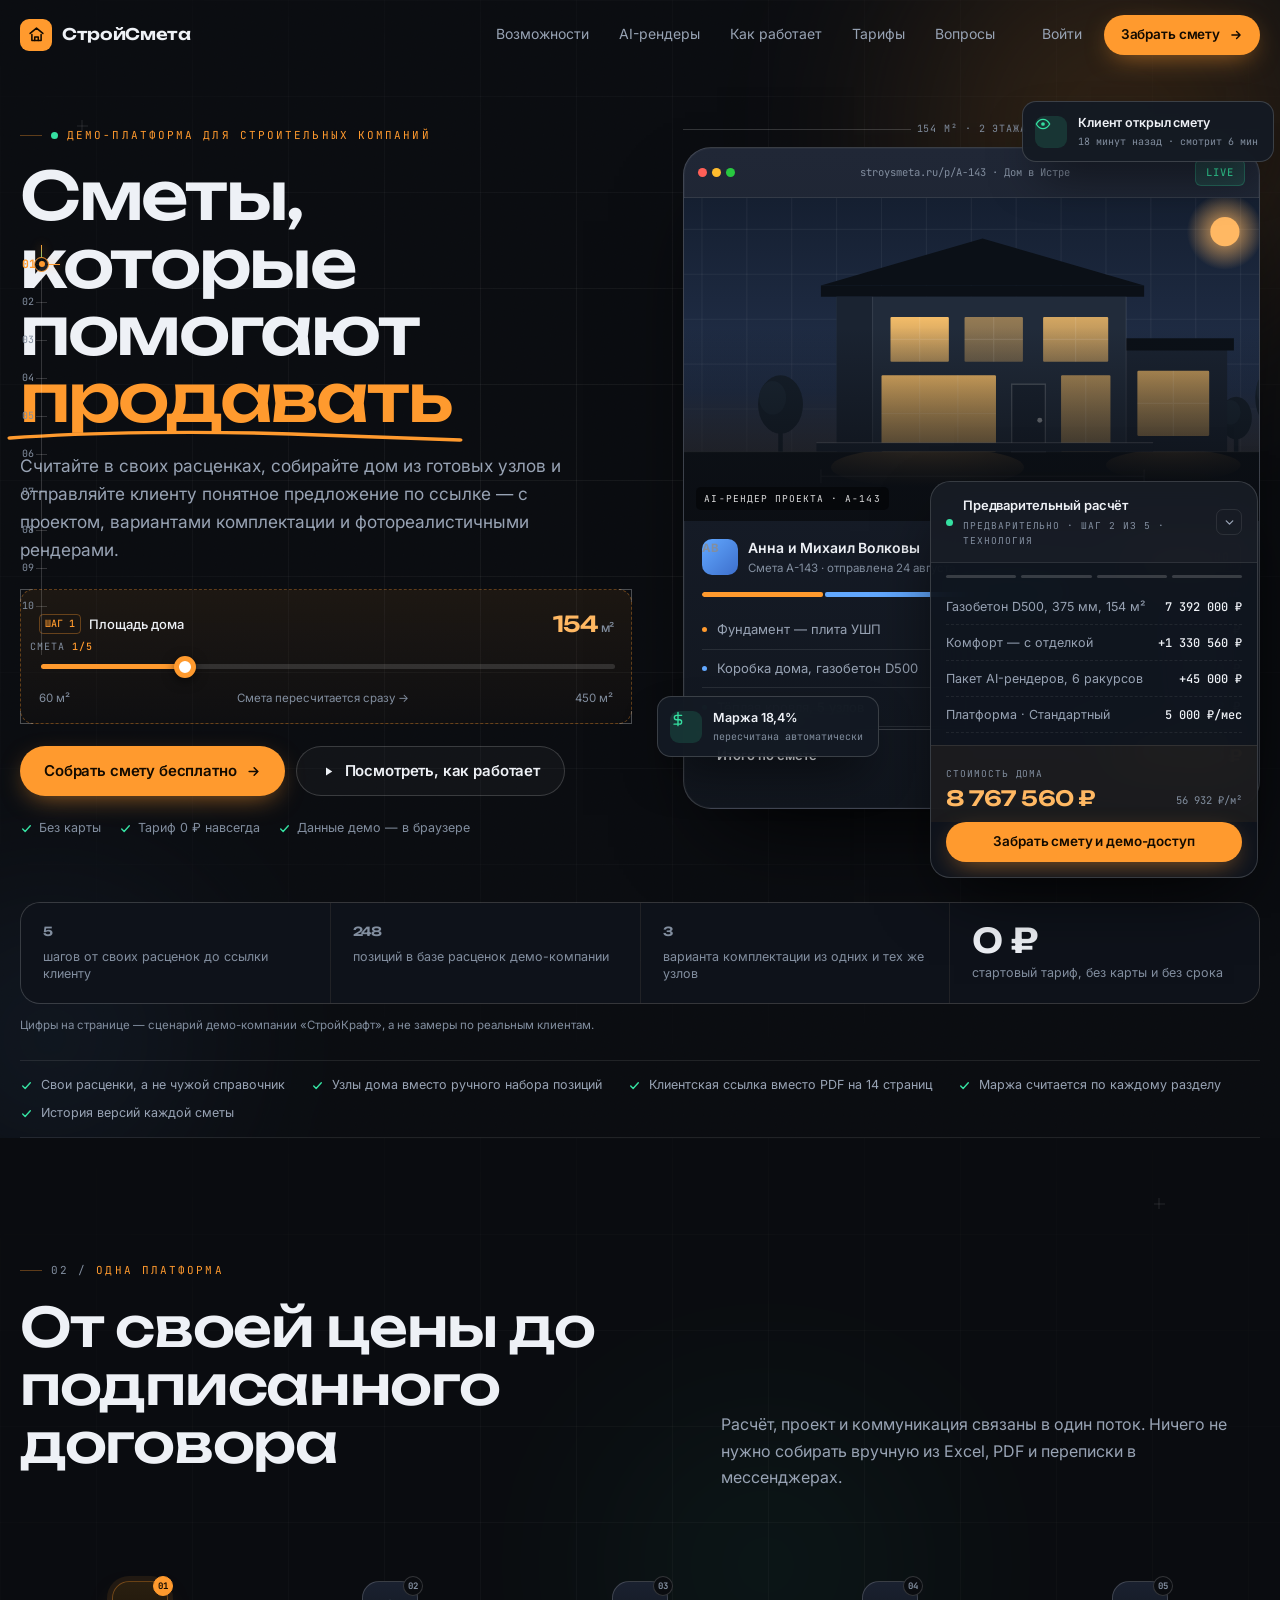
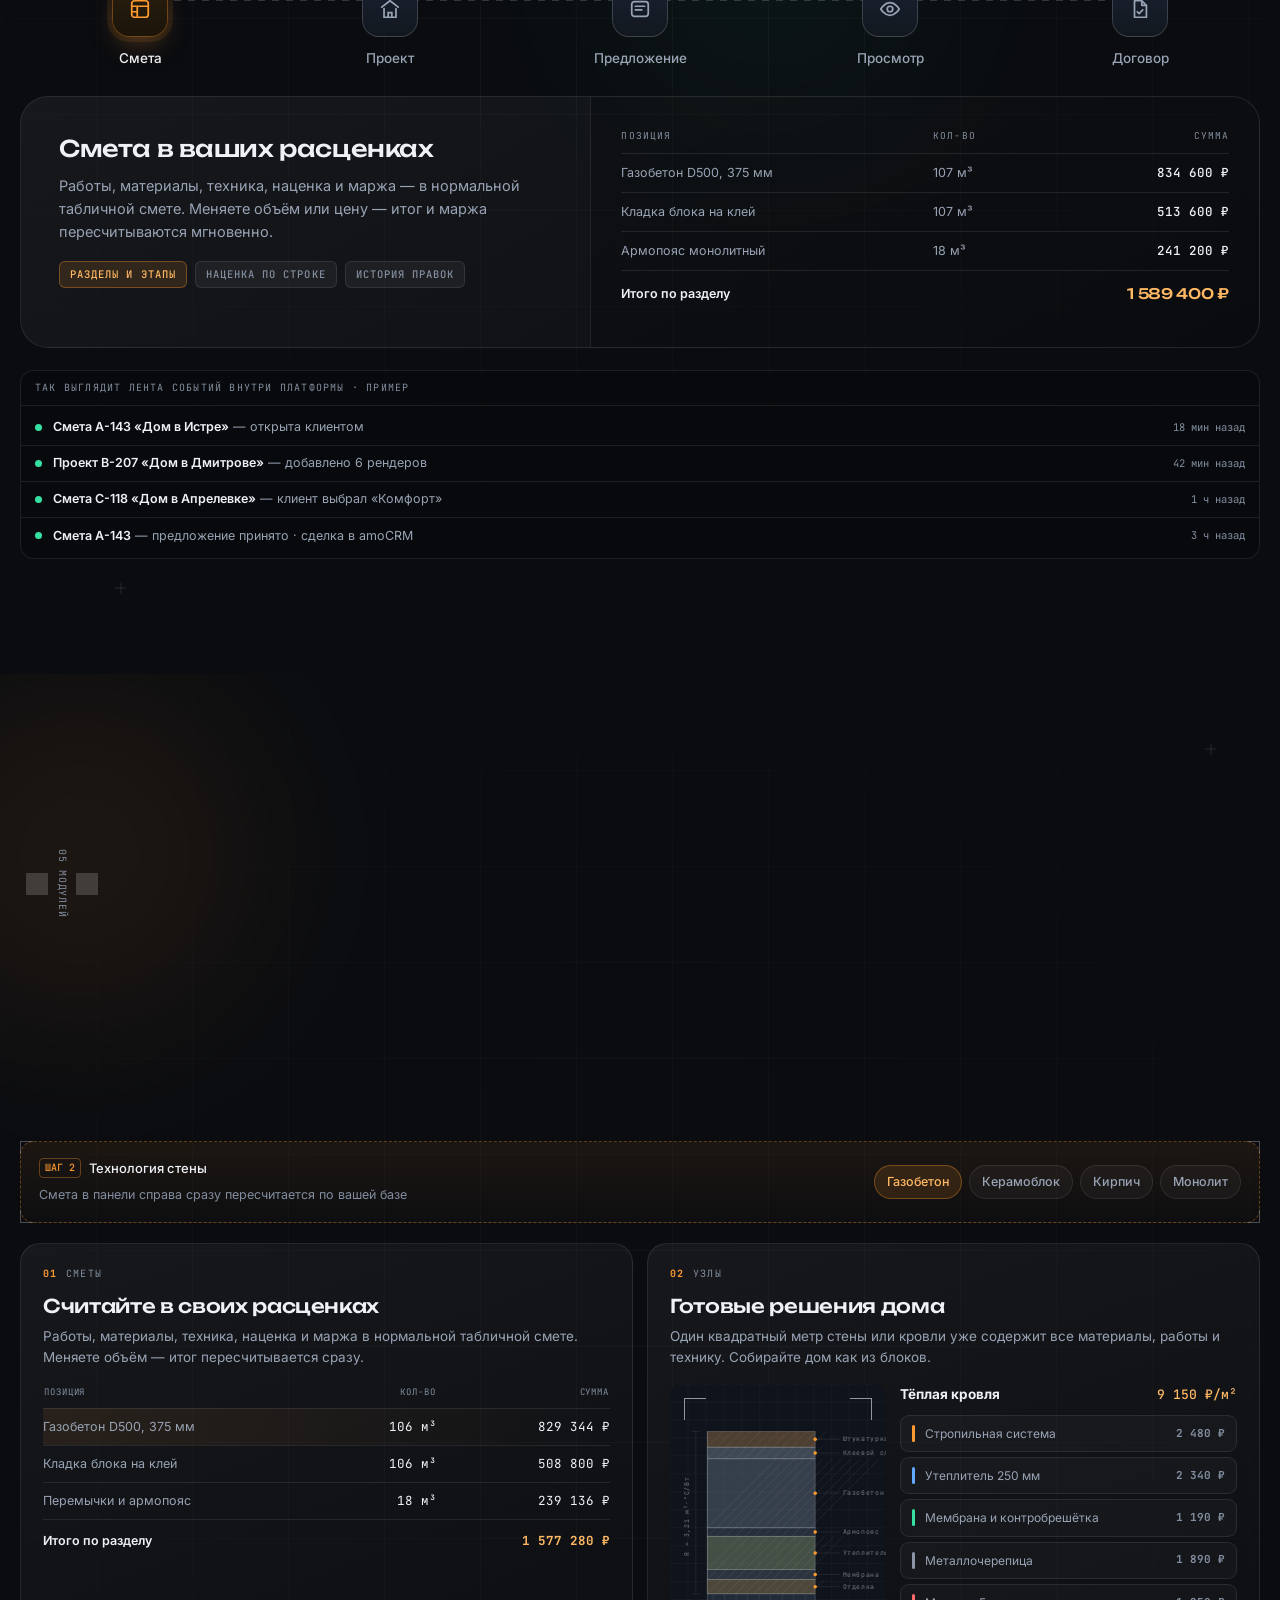
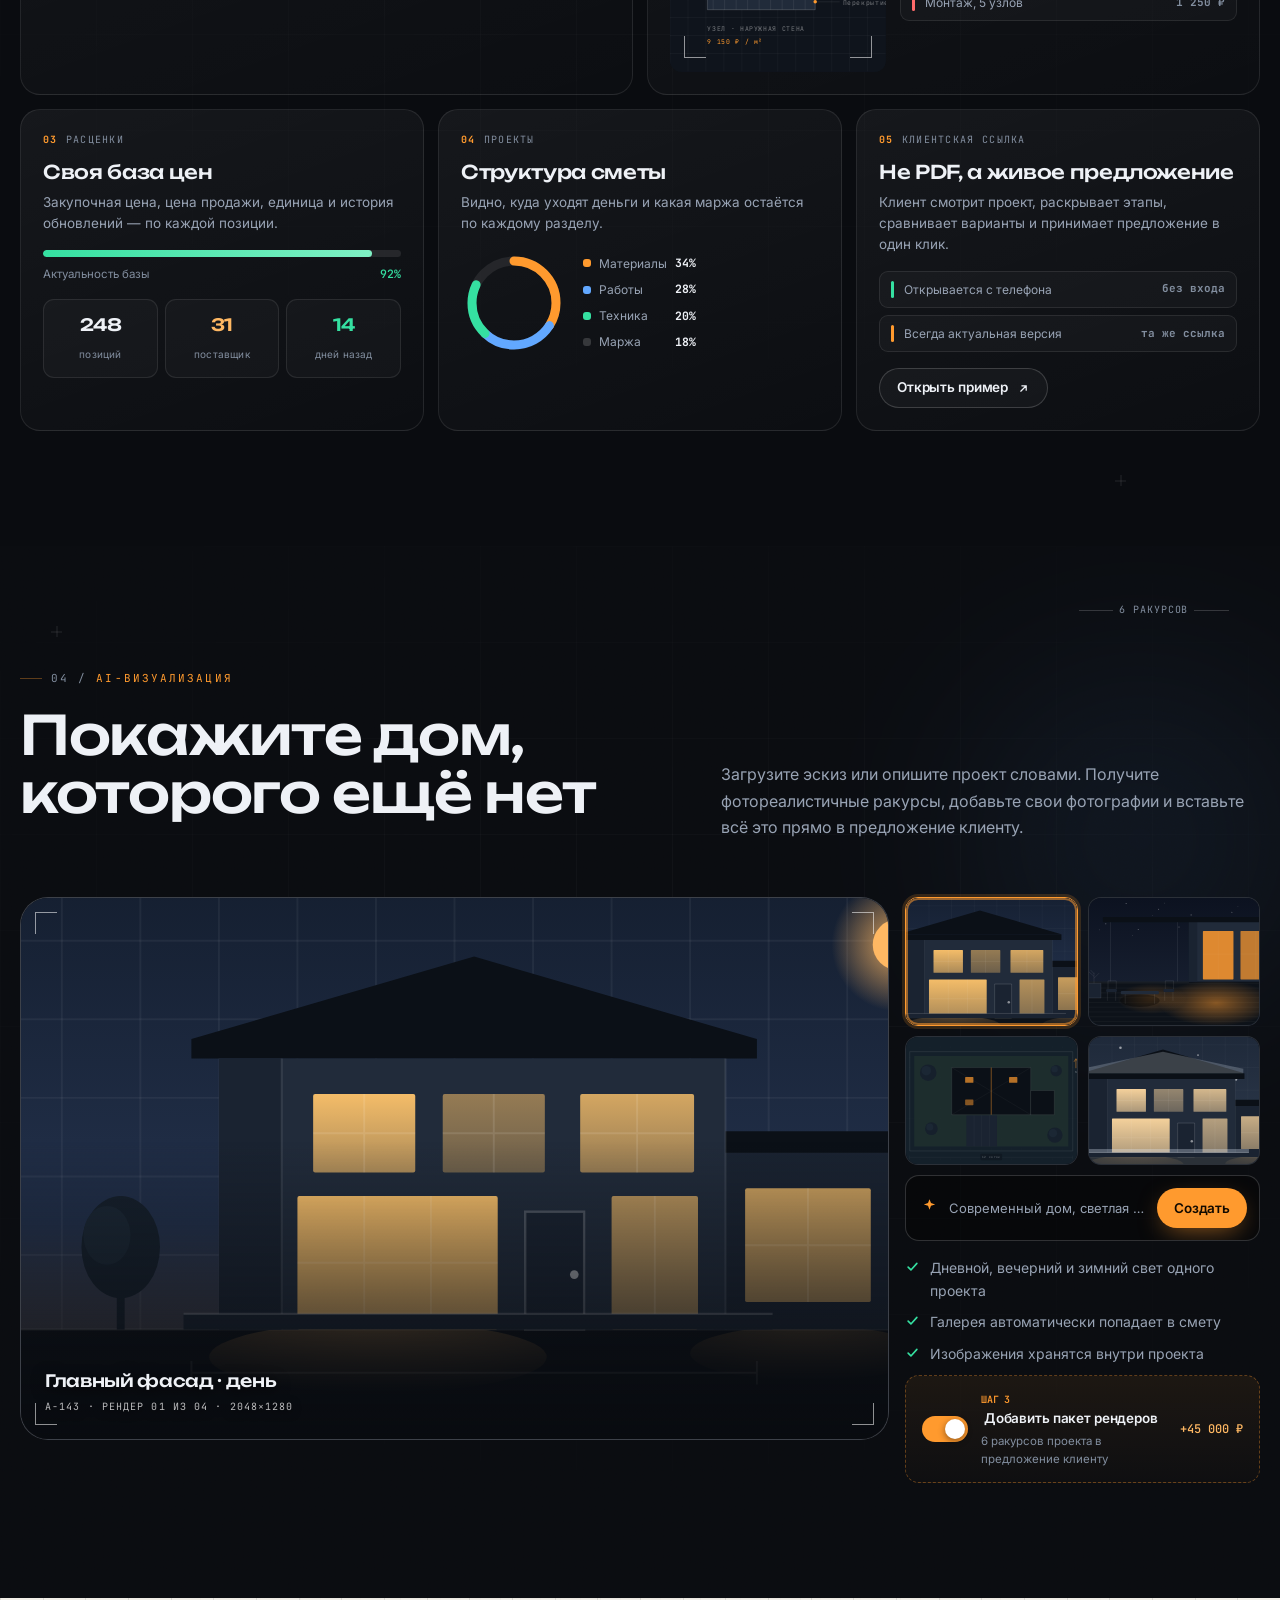
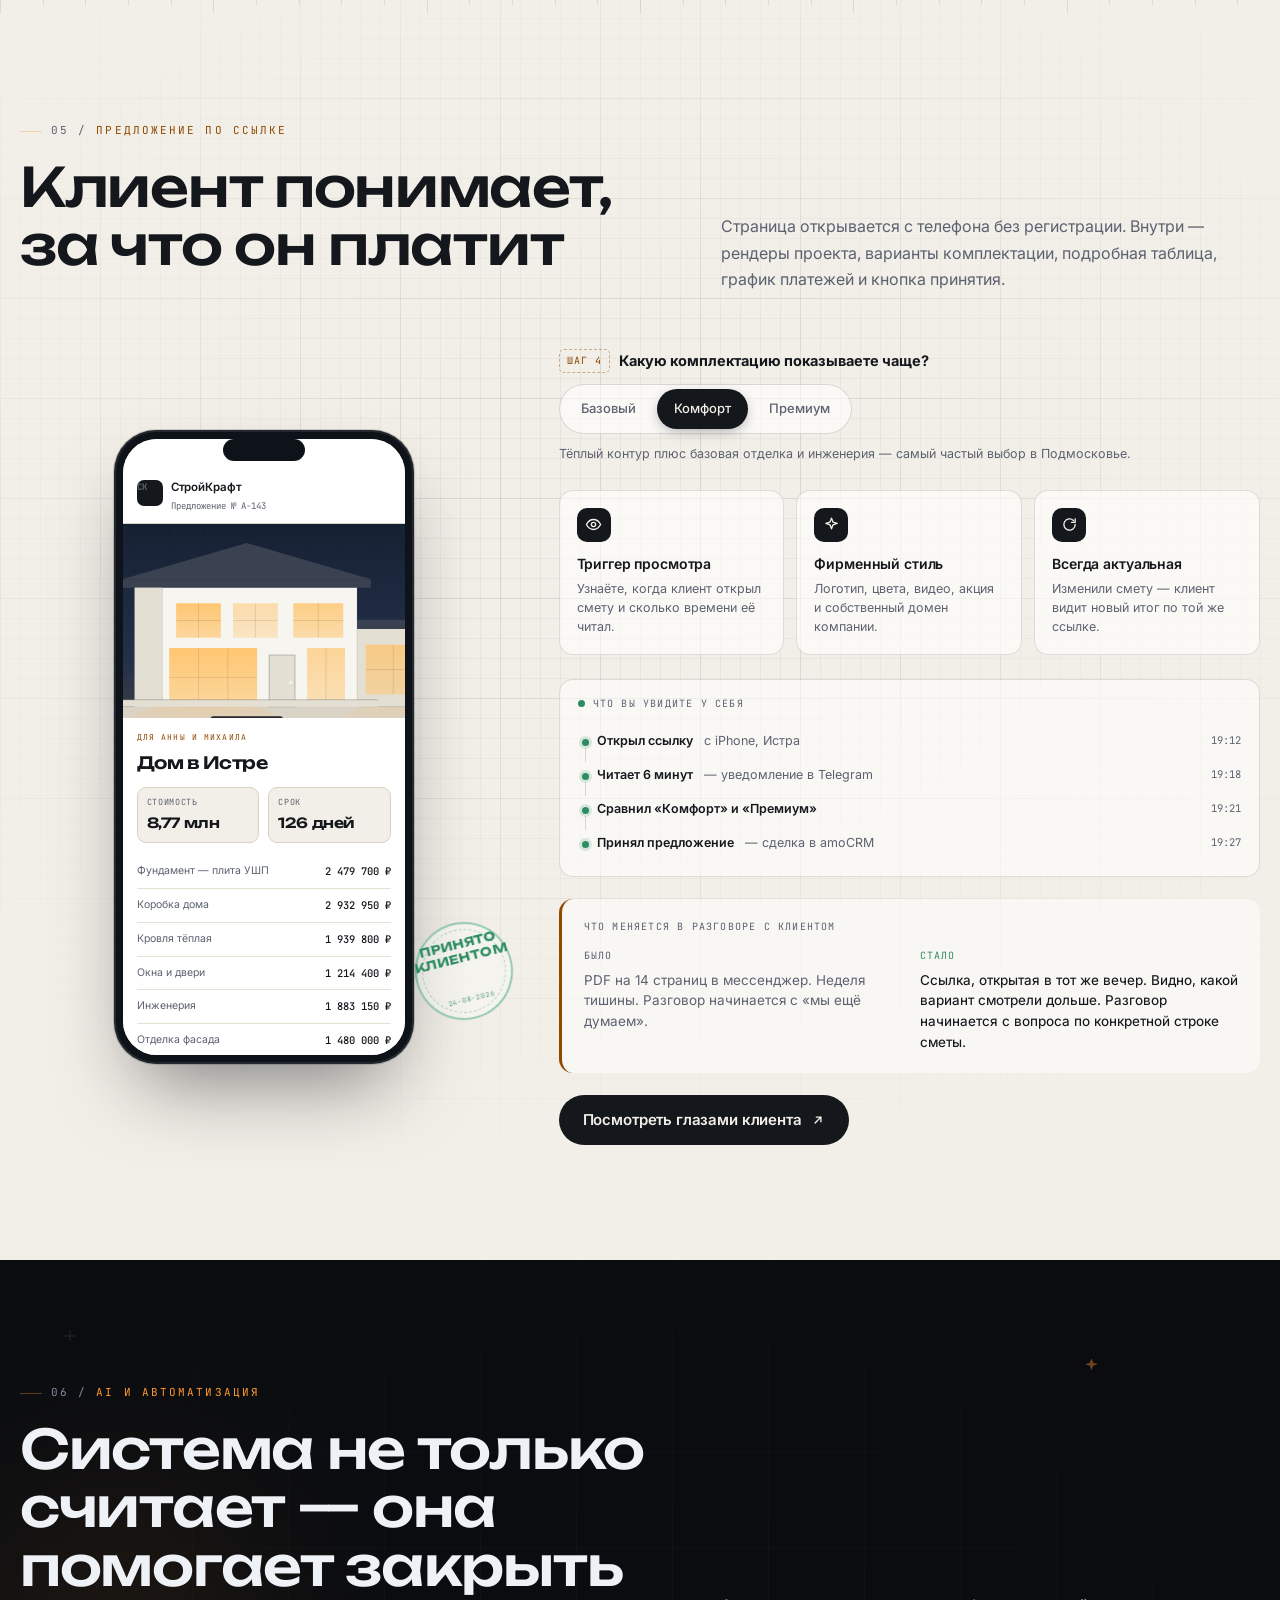
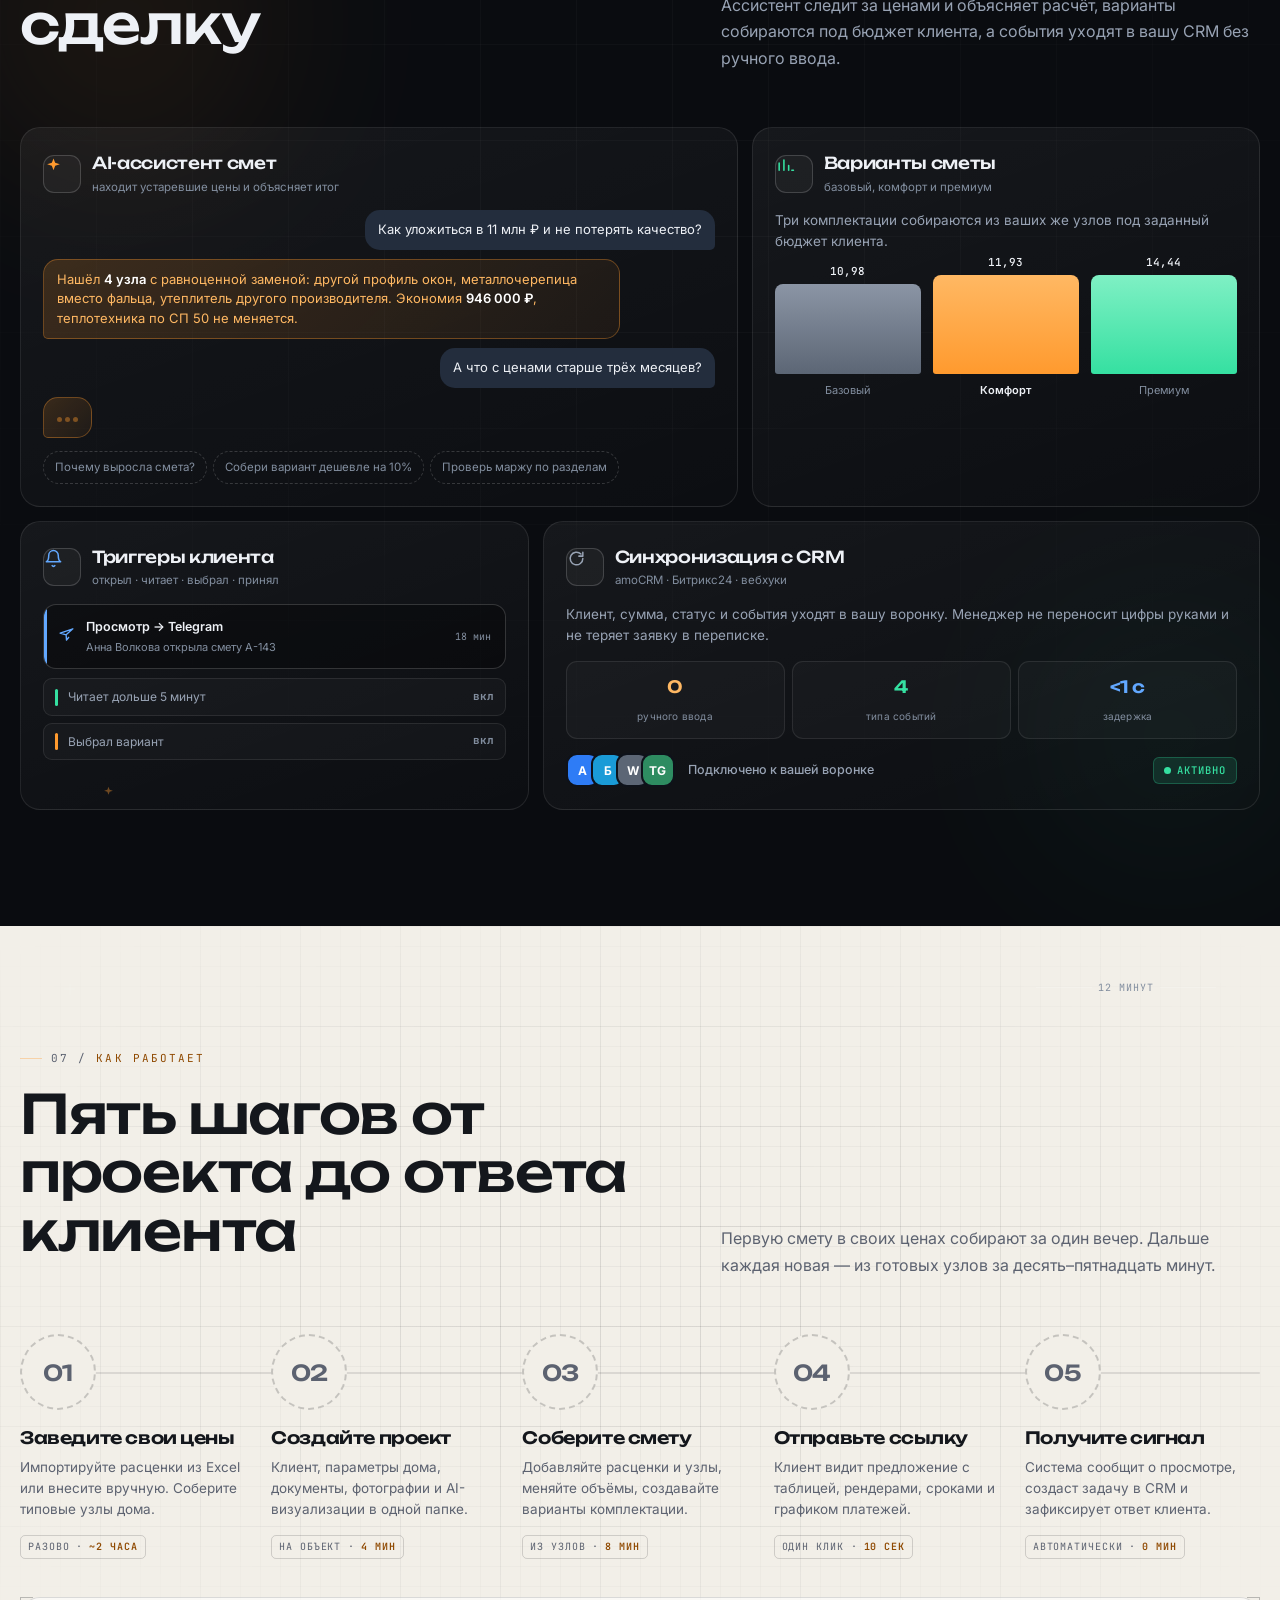
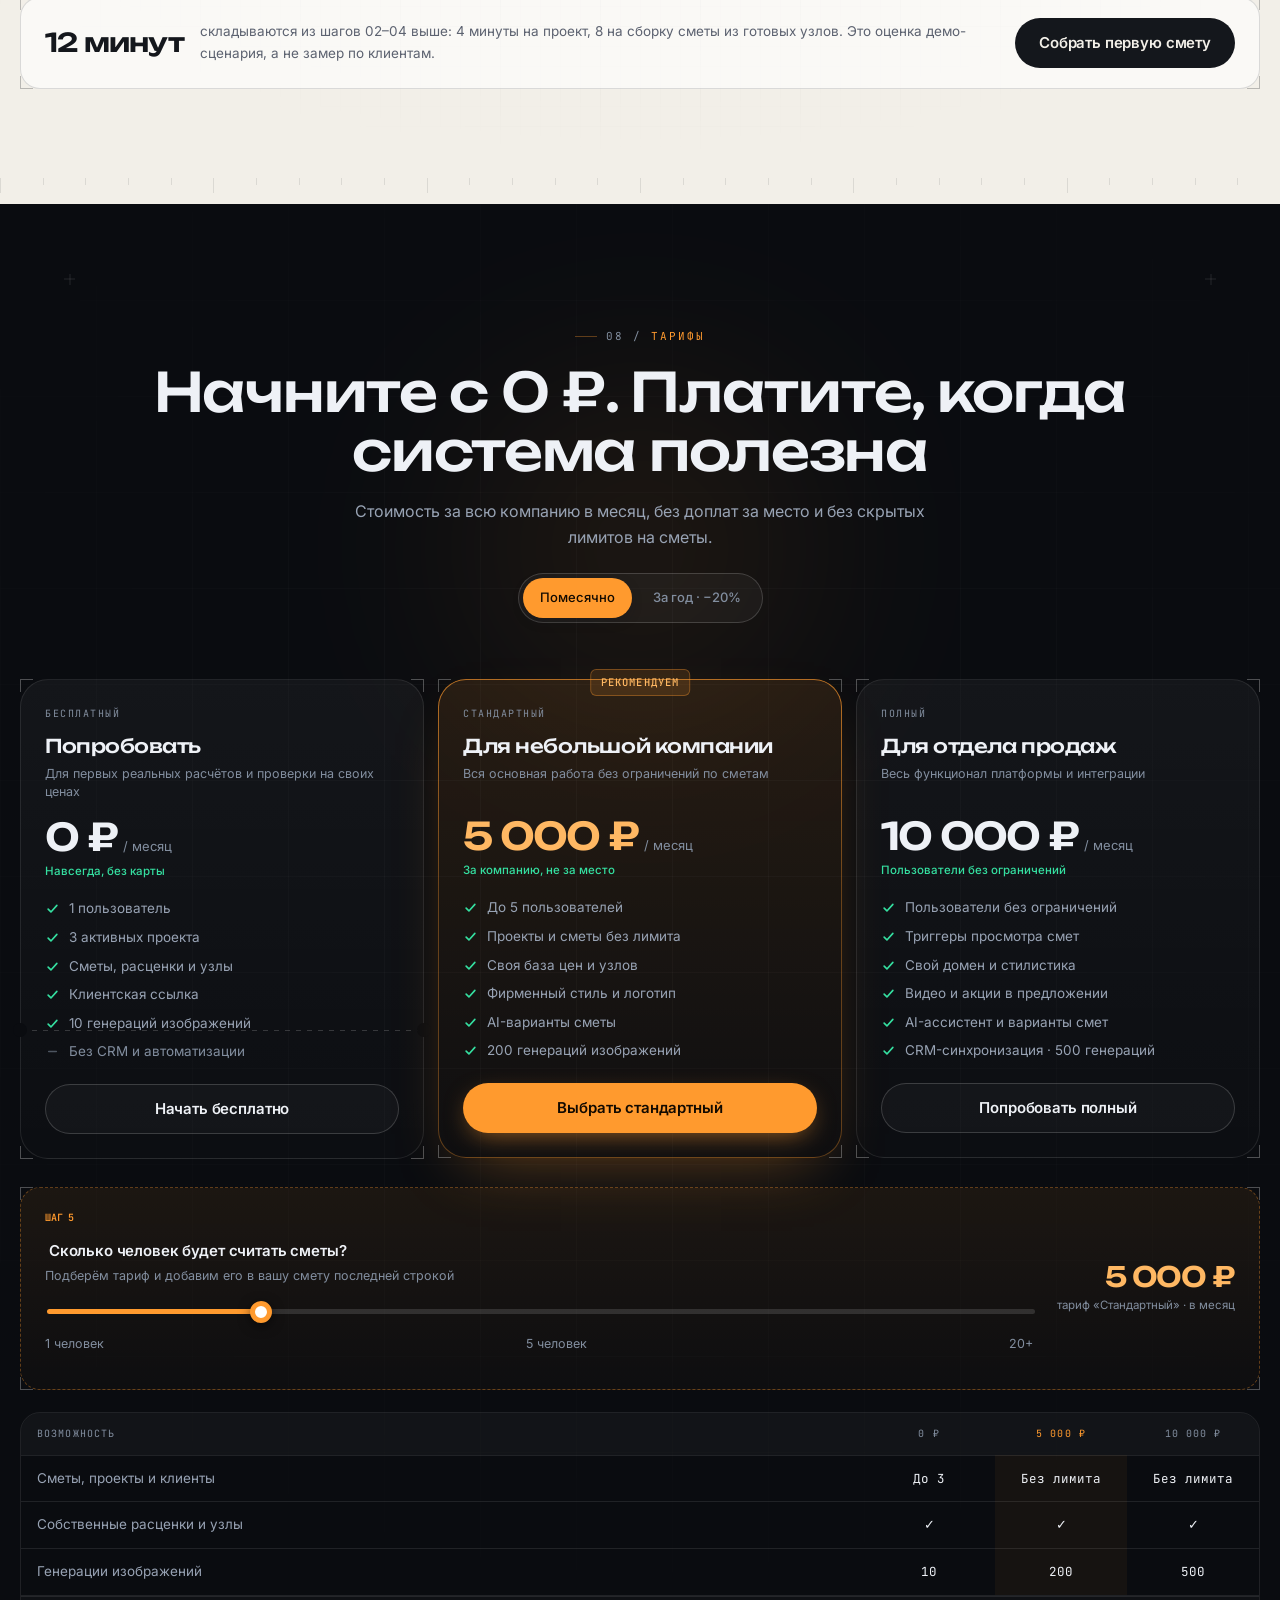
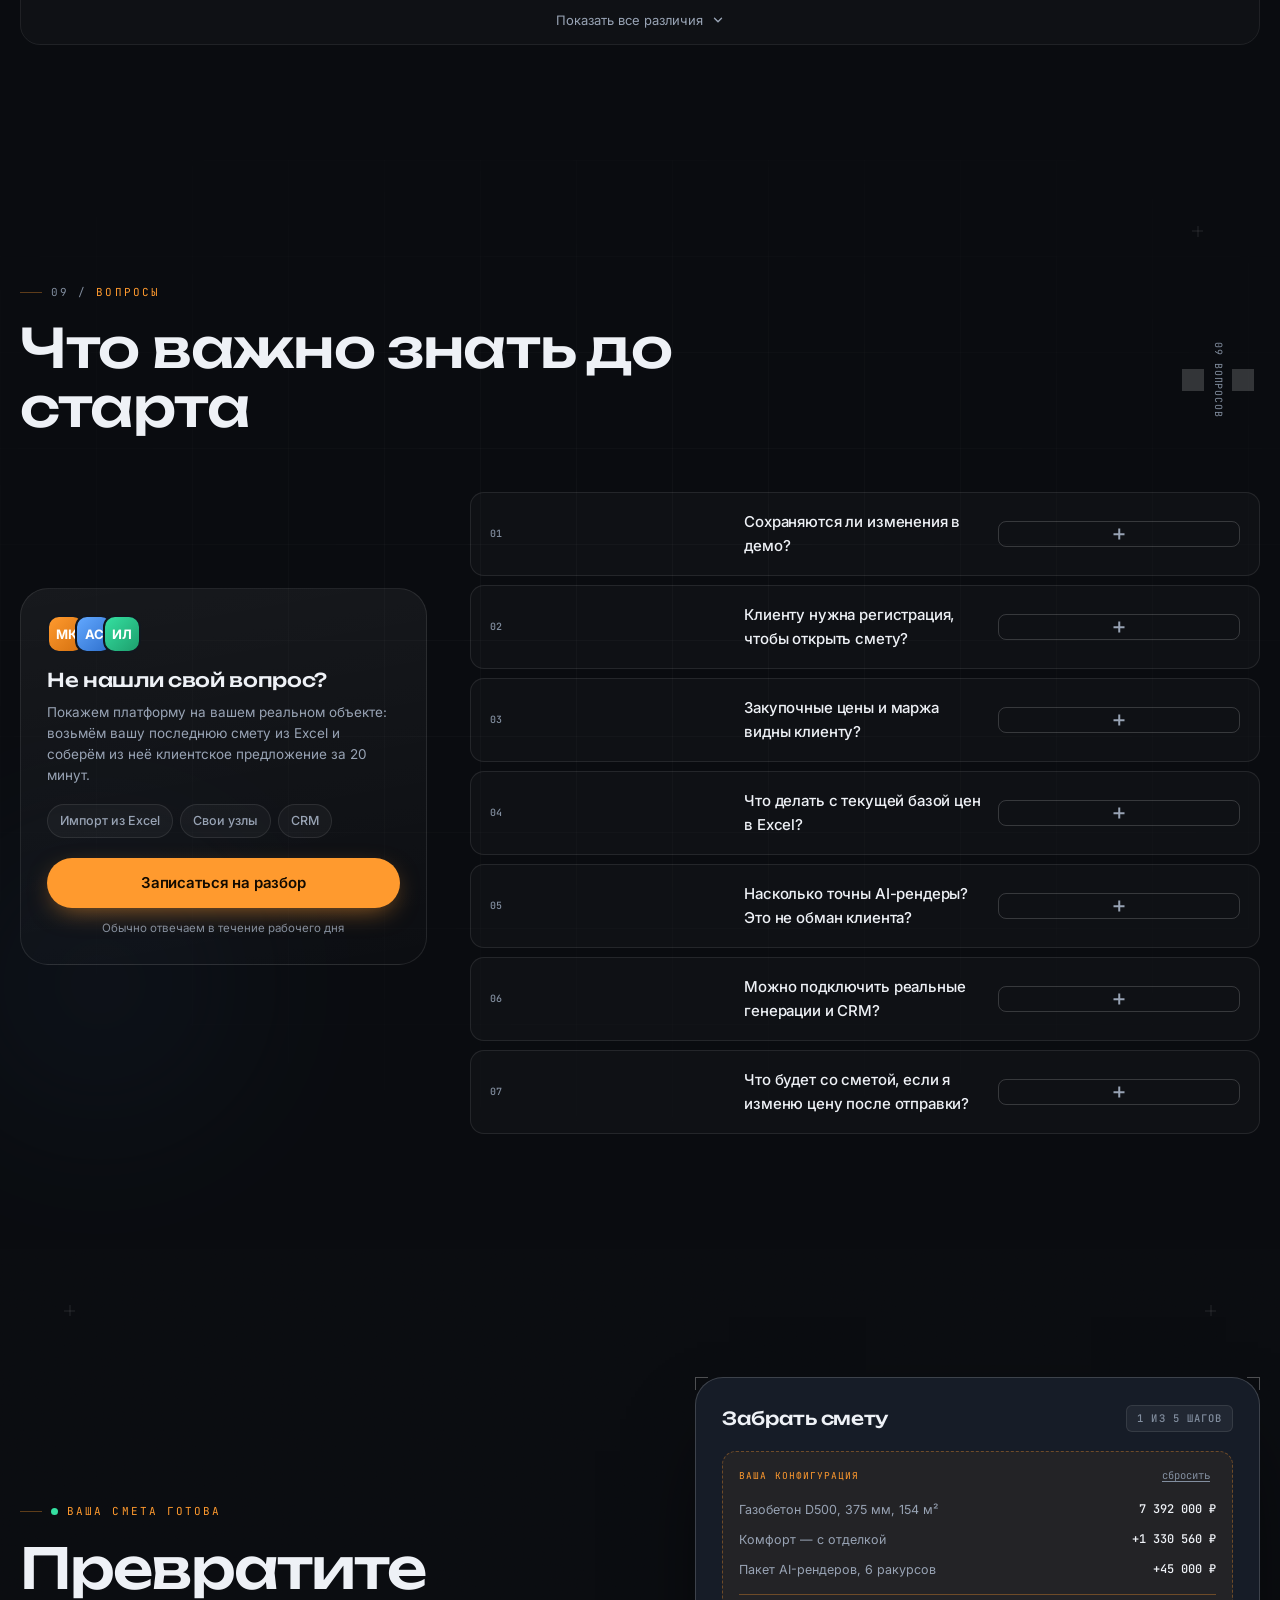
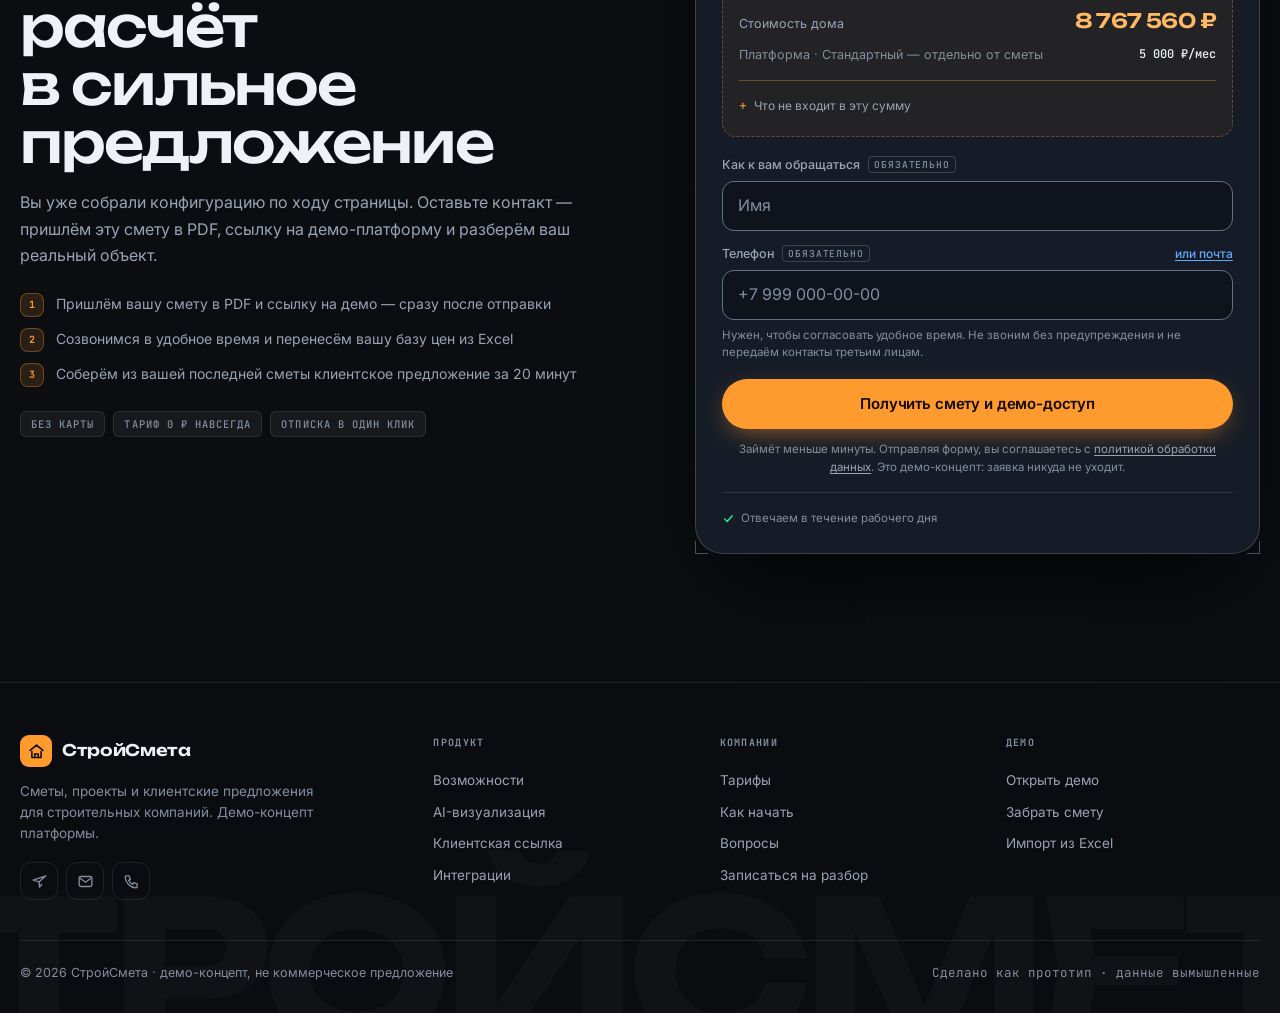
==== commit befbafbc: "refactor(preview): привести лендинг к правилам движения, форм и доказательного дизайна Прогон готово" ====
--- a/preview/stroysmeta.html
+++ b/preview/stroysmeta.html
@@ -40,7 +40,7 @@
 button{font:inherit;color:inherit;cursor:pointer;border:0;background:none}
 a{color:inherit;text-decoration:none}
 input,select{font:inherit}
-:focus-visible{outline:2px solid var(--amber);outline-offset:3px;border-radius:4px}
+:focus-visible{outline:2px solid var(--amber);outline-offset:4px;border-radius:4px}
 ::selection{background:var(--amber);color:#0A0C10}
 
 /* ============================================================
@@ -124,7 +124,7 @@
   border-radius:100px;font-weight:600;font-size:15px;letter-spacing:-.01em;
   transition:transform .18s var(--ease),background .2s,box-shadow .25s,border-color .2s;
   position:relative;overflow:hidden;white-space:nowrap;touch-action:manipulation}
-.btn:active{transform:scale(.972)}
+.btn:active{transform:scale(.98);transition-duration:.09s}
 .btn--primary{background:var(--amber);color:#120A00;box-shadow:0 8px 26px -8px rgba(255,154,46,.62)}
 .btn--primary:hover{background:var(--amber-2);box-shadow:0 12px 34px -8px rgba(255,154,46,.78)}
 .btn--ghost{border:1px solid var(--line-2);color:var(--text);background:rgba(255,255,255,.03)}
@@ -155,7 +155,7 @@
 .badge--sky{background:var(--sky-dim);color:var(--sky);border:1px solid rgba(98,168,255,.26)}
 .badge--ghost{background:rgba(255,255,255,.05);color:var(--text-3);border:1px solid var(--line)}
 .dot{width:7px;height:7px;border-radius:50%;background:var(--mint);flex:none;position:relative}
-.dot::after{content:'';position:absolute;inset:-4px;border-radius:50%;border:1px solid currentColor;
+.dot--live::after{content:'';position:absolute;inset:-4px;border-radius:50%;border:1px solid currentColor;
   color:var(--mint);opacity:0;animation:ping 2.4s var(--ease) infinite}
 @keyframes ping{0%{transform:scale(.6);opacity:.85}70%,100%{transform:scale(1.75);opacity:0}}
 
@@ -166,7 +166,7 @@
 .card:hover{border-color:var(--line-2)}
 
 /* — Reveal-анимации — */
-.rv{opacity:0;transform:translateY(22px);transition:opacity .72s var(--ease),transform .72s var(--ease)}
+.rv{opacity:0;transform:translateY(8px);transition:opacity .2s var(--ease),transform .2s var(--ease)}
 .rv.in{opacity:1;transform:none}
 @media(prefers-reduced-motion:reduce){
   html{scroll-behavior:auto}
@@ -297,6 +297,7 @@
   transform:translateY(24px) scale(.96);opacity:0;pointer-events:none;
   transition:transform .48s var(--ease-spring),opacity .4s var(--ease)}
 .live.on{transform:none;opacity:1;pointer-events:auto}
+.live.on.away{transform:translateY(24px) scale(.96);opacity:0;pointer-events:none}
 .live.pulse{animation:livePulse .7s var(--ease)}
 @keyframes livePulse{
   0%{box-shadow:0 26px 70px -24px rgba(0,0,0,.94),0 0 0 0 rgba(255,154,46,.5)}
@@ -436,11 +437,6 @@
 .mock__tag{position:absolute;left:12px;bottom:11px;z-index:2;font-family:var(--f-mono);font-size:9.5px;
   letter-spacing:.11em;color:rgba(255,255,255,.86);text-transform:uppercase;
   background:rgba(0,0,0,.42);backdrop-filter:blur(6px);padding:4px 8px;border-radius:5px}
-/* линия сканирования — украшение */
-.scanline{position:absolute;left:0;right:0;height:120px;z-index:1;pointer-events:none;
-  background:linear-gradient(180deg,transparent,rgba(255,154,46,.14),transparent);
-  animation:scan 5.5s linear infinite}
-@keyframes scan{0%{top:-120px}100%{top:100%}}
 .mock__body{padding:16px 18px 18px}
 .mock__cli{display:flex;align-items:center;gap:10px;margin-bottom:14px}
 .mock__av{width:36px;height:36px;border-radius:10px;background:linear-gradient(135deg,var(--sky),#3D6FCC);
@@ -463,11 +459,9 @@
 /* Плавающий тост «клиент открыл» */
 .float{position:absolute;z-index:6;display:flex;align-items:center;gap:11px;padding:11px 15px 11px 12px;
   border-radius:14px;background:rgba(20,26,36,.94);backdrop-filter:blur(16px);
-  border:1px solid var(--line-2);box-shadow:0 22px 50px -18px rgba(0,0,0,.9);
-  animation:floaty 6s ease-in-out infinite}
-@keyframes floaty{0%,100%{transform:translateY(0)}50%{transform:translateY(-9px)}}
+  border:1px solid var(--line-2);box-shadow:0 22px 50px -18px rgba(0,0,0,.9)}
 .float--a{right:-14px;top:-46px}
-.float--b{left:-26px;bottom:52px;animation-delay:-3s}
+.float--b{left:-26px;bottom:52px}
 .float b{display:block;font-size:12.5px;font-weight:600;letter-spacing:-.01em;white-space:nowrap}
 .float span{display:block;font-family:var(--f-mono);font-size:10px;color:var(--text-3);margin-top:1px;white-space:nowrap}
 .float__ic{width:32px;height:32px;border-radius:9px;display:grid;place-items:center;flex:none}
@@ -486,17 +480,14 @@
 .kpi:nth-child(3) b{color:var(--sky)}.kpi:nth-child(4) b{color:var(--text)}
 @media(max-width:760px){.kpis{grid-template-columns:repeat(2,1fr)}}
 
-/* бегущая строка */
+/* строка отличий — статичная, без автопрокрутки */
+.kpis__note{margin:12px 0 0;font-size:11.5px;color:var(--text-3);position:relative;z-index:3}
 .marq{margin-top:26px;border-top:1px solid var(--line);border-bottom:1px solid var(--line);
-  padding:13px 0;overflow:hidden;position:relative;z-index:3;
-  -webkit-mask-image:linear-gradient(90deg,transparent,#000 8%,#000 92%,transparent);
-          mask-image:linear-gradient(90deg,transparent,#000 8%,#000 92%,transparent)}
-.marq__t{display:flex;gap:34px;width:max-content;animation:marq 34s linear infinite}
-.marq:hover .marq__t{animation-play-state:paused}
-@keyframes marq{to{transform:translateX(-50%)}}
-.marq__i{display:inline-flex;align-items:center;gap:9px;font-family:var(--f-mono);font-size:11.5px;
-  letter-spacing:.06em;color:var(--text-3);white-space:nowrap;text-transform:uppercase}
-.marq__i svg{color:var(--amber);flex:none;opacity:.8}
+  padding:15px 0;position:relative;z-index:3}
+.marq__t{display:flex;flex-wrap:wrap;gap:10px 26px}
+.marq__i{display:inline-flex;align-items:flex-start;gap:8px;font-size:12.5px;
+  line-height:1.45;color:var(--text-2)}
+.marq__i svg{color:var(--mint);flex:none;margin-top:3px}
 
 /* ============================================================
    02 · PIPELINE
@@ -506,7 +497,8 @@
 .pipe__line{position:absolute;left:9%;right:9%;top:53px;height:1px;
   background:repeating-linear-gradient(90deg,var(--line-2) 0 7px,transparent 7px 14px)}
 .pipe__spark{position:absolute;top:50px;left:9%;width:7px;height:7px;border-radius:50%;background:var(--amber);
-  box-shadow:0 0 16px 4px rgba(255,154,46,.85);animation:sparkRun 6.5s var(--ease) infinite}
+  box-shadow:0 0 16px 4px rgba(255,154,46,.85);opacity:0}
+.pipe__spark.go{animation:sparkRun 2.6s var(--ease) forwards}
 @keyframes sparkRun{0%{left:9%;opacity:0}6%{opacity:1}94%{opacity:1}100%{left:calc(91% - 7px);opacity:0}}
 .pipe__n{position:relative;background:none;display:flex;flex-direction:column;align-items:center;
   gap:11px;text-align:center;padding:0;z-index:2}
@@ -560,11 +552,13 @@
   background:rgba(0,0,0,.24);position:relative;z-index:2}
 .ticker__hd{display:flex;align-items:center;gap:9px;padding:9px 14px;border-bottom:1px solid var(--line);
   font-family:var(--f-mono);font-size:10px;letter-spacing:.12em;text-transform:uppercase;color:var(--text-3)}
-.ticker__vp{height:38px;overflow:hidden;position:relative}
-.ticker__li{display:flex;align-items:center;gap:11px;height:38px;padding:0 14px;font-size:12.5px;
-  color:var(--text-2);position:absolute;left:0;right:0;transition:transform .6s var(--ease),opacity .6s}
+.ticker__vp{padding:4px 0}
+.ticker__li{display:flex;align-items:center;gap:11px;min-height:36px;padding:6px 14px;font-size:12.5px;
+  color:var(--text-2);border-bottom:1px solid var(--line)}
+.ticker__li:last-child{border-bottom:0}
 .ticker__li b{color:var(--text);font-weight:600}
 .ticker__li time{margin-left:auto;font-family:var(--f-mono);font-size:10.5px;color:var(--text-3);flex:none}
+@media(max-width:620px){.ticker__li{flex-wrap:wrap;gap:4px 11px}.ticker__li time{margin-left:0}}
 
 /* ============================================================
    03 · BENTO ВОЗМОЖНОСТИ
@@ -600,9 +594,7 @@
 .btab .num{font-family:var(--f-mono);font-variant-numeric:tabular-nums;color:var(--text)}
 .btab tr.sum td{border-bottom:0;padding-top:11px;font-weight:600;color:var(--text)}
 .btab tr.sum .num{color:var(--amber-2);font-weight:700}
-.btab tr.hl{background:linear-gradient(90deg,rgba(255,154,46,.09),transparent);
-  animation:hlPulse 4.5s var(--ease) infinite}
-@keyframes hlPulse{0%,72%,100%{background-color:transparent}80%{background-color:rgba(255,154,46,.09)}}
+.btab tr.hl{background:linear-gradient(90deg,rgba(255,154,46,.09),transparent)}
 
 /* прогресс-бар цен */
 .pbar{height:7px;border-radius:4px;background:rgba(255,255,255,.09);overflow:hidden;margin:11px 0 8px}
@@ -735,7 +727,7 @@
 .phone__notch{position:absolute;top:9px;left:50%;transform:translateX(-50%);width:82px;height:22px;
   border-radius:100px;background:#0E1219;z-index:5}
 .phone__flow{position:absolute;inset:0;overflow:hidden}
-.phone__inner{animation:phoneScroll 17s var(--ease) infinite}
+.phone__inner{animation:phoneScroll 12s var(--ease) infinite}
 @keyframes phoneScroll{0%,12%{transform:translateY(0)}
   30%,42%{transform:translateY(-16%)}58%,70%{transform:translateY(-38%)}
   86%,100%{transform:translateY(0)}}
@@ -749,7 +741,7 @@
 
 .ph-b{padding:13px 14px;background:#fff}
 .ph-b .k{font-family:var(--f-mono);font-size:8px;letter-spacing:.14em;color:#8F4900;text-transform:uppercase}
-.ph-b h4{font-family:var(--f-head);font-size:17px;font-weight:600;letter-spacing:-.03em;
+.ph-ttl{font-family:var(--f-head);font-size:17px;font-weight:600;letter-spacing:-.03em;
   margin:5px 0 11px;color:var(--paper-ink)}
 .ph-kv{display:flex;gap:9px;margin-bottom:12px}
 .ph-kv div{flex:1;border:1px solid var(--paper-3);border-radius:9px;padding:8px 9px;background:var(--paper)}
@@ -808,14 +800,15 @@
 /* цитата */
 .quote{margin-top:22px;padding:20px 22px;border-radius:var(--r-m);border-left:3px solid #8F4900;
   background:rgba(255,255,255,.55);position:relative}
-.quote p{margin:0 0 13px;font-size:15px;line-height:1.6;color:var(--paper-ink);font-weight:450}
-.quote__a{display:flex;align-items:center;gap:11px}
-.quote__av{width:38px;height:38px;border-radius:11px;background:var(--paper-ink);color:var(--paper);
-  display:grid;place-items:center;font-size:12.5px;font-weight:700;flex:none}
-.quote__a b{display:block;font-size:13px;color:var(--paper-ink)}
-.quote__a span{display:block;font-size:11.5px;color:var(--paper-ink-2)}
-.quote::before{content:'\201C';position:absolute;right:16px;top:2px;font-family:var(--f-head);
-  font-size:64px;color:rgba(20,23,28,.07);line-height:1}
+.quote__k{font-family:var(--f-mono);font-size:10px;letter-spacing:.12em;text-transform:uppercase;
+  color:var(--paper-ink-2);margin-bottom:13px}
+.quote__ba{display:grid;grid-template-columns:1fr 1fr;gap:18px}
+@media(max-width:620px){.quote__ba{grid-template-columns:1fr;gap:14px}}
+.quote__col span{display:block;font-family:var(--f-mono);font-size:10px;letter-spacing:.1em;
+  text-transform:uppercase;color:var(--paper-ink-2);margin-bottom:6px}
+.quote__col p{margin:0;font-size:13.5px;line-height:1.55;color:var(--paper-ink-2)}
+.quote__col--now span{color:#2E8C61}
+.quote__col--now p{color:var(--paper-ink);font-weight:450}
 
 /* ============================================================
    06 · AI И АВТОМАТИЗАЦИЯ
@@ -877,10 +870,8 @@
   font-size:12px;font-weight:700;border:2px solid var(--ink-2);margin-left:-9px;color:#fff}
 .crm__st i:first-child{margin-left:0}
 .crm b{font-size:12.5px;color:var(--text-2);font-weight:500}
-/* искра-украшение */
-.spark{position:absolute;pointer-events:none;color:var(--amber);opacity:.55;
-  animation:sparkle 3.4s var(--ease) infinite}
-@keyframes sparkle{0%,100%{opacity:.2;transform:scale(.82) rotate(0)}50%{opacity:.75;transform:scale(1.1) rotate(22deg)}}
+/* искра-украшение (статичная) */
+.spark{position:absolute;pointer-events:none;color:var(--amber);opacity:.4}
 
 /* ============================================================
    07 · КАК РАБОТАЕТ (светлая)
@@ -905,8 +896,8 @@
 .st.on .st__n{border-style:solid;border-color:#8F4900;color:#8F4900;background:#fff;
   box-shadow:0 0 0 8px rgba(143,73,0,.08),0 14px 30px -14px rgba(143,73,0,.5);transform:scale(1.06)}
 .st.on .st__n::after{content:'';position:absolute;inset:-2px;border-radius:50%;
-  border:1.5px solid rgba(143,73,0,.28);animation:ping 2.6s var(--ease) infinite}
-.st h4{font-family:var(--f-head);font-size:17px;font-weight:600;letter-spacing:-.024em;
+  border:1.5px solid rgba(143,73,0,.28)}
+.st h3{font-family:var(--f-head);font-size:17px;font-weight:600;letter-spacing:-.024em;
   margin:0 0 8px;color:var(--paper-ink);line-height:1.2}
 .st p{margin:0 0 12px;font-size:13.5px;color:var(--paper-ink-2);line-height:1.55}
 .st__tag{display:inline-flex;align-items:center;gap:6px;font-family:var(--f-mono);font-size:10px;
@@ -1062,8 +1053,7 @@
 
 /* форма */
 .form{border-radius:var(--r-xl);border:1px solid var(--line-2);padding:26px;position:relative;
-  background:linear-gradient(180deg,rgba(26,33,48,.94),rgba(16,21,30,.96));
-  backdrop-filter:blur(16px);box-shadow:0 40px 90px -34px rgba(0,0,0,.95)}
+  background:#161C27;box-shadow:0 40px 90px -34px rgba(0,0,0,.95)}
 .form__hd{display:flex;align-items:center;justify-content:space-between;gap:12px;margin-bottom:18px}
 .form__hd b{font-family:var(--f-head);font-size:18px;font-weight:500;letter-spacing:-.024em}
 /* конфигурация из живой сметы */
@@ -1077,15 +1067,31 @@
   margin-top:9px;padding-top:10px;border-top:1px solid var(--amber-line)}
 .form__cfg-t span{font-size:12.5px;color:var(--text-2)}
 .form__cfg-t b{font-family:var(--f-head);font-size:20px;font-weight:600;color:var(--amber-2);letter-spacing:-.03em}
+.cfg-out{margin-top:10px;border-top:1px solid var(--amber-line);padding-top:9px}
+.cfg-out summary{font-size:12px;color:var(--text-2);cursor:pointer;list-style:none;
+  display:flex;align-items:center;gap:7px;min-height:32px}
+.cfg-out summary::-webkit-details-marker{display:none}
+.cfg-out summary::before{content:'+';font-family:var(--f-mono);color:var(--amber);font-size:13px}
+.cfg-out[open] summary::before{content:'–'}
+.cfg-out summary:hover{color:var(--text)}
+.cfg-out p{margin:8px 0 2px;font-size:11.5px;line-height:1.55;color:var(--text-3)}
+.cfg-out p b{color:var(--text-2)}
 .fld{margin-bottom:13px}
 .fld label{display:block;font-size:12.5px;font-weight:500;color:var(--text-2);margin-bottom:6px}
-.fld label i{color:var(--amber);font-style:normal}
+.req{font-style:normal;font-family:var(--f-mono);font-size:9.5px;letter-spacing:.09em;
+  text-transform:uppercase;color:var(--text-3);border:1px solid var(--line-2);
+  border-radius:4px;padding:1px 5px;margin-left:5px;vertical-align:1px}
+.fld__alt{float:right;font-size:12px;color:var(--sky);text-decoration:underline;
+  text-underline-offset:2px;padding:0;min-height:0}
+.fld__alt:hover{color:#8DC2FF}
+.fld__hint{margin:7px 0 0;font-size:11.5px;line-height:1.45;color:var(--text-3)}
 .fld input{width:100%;min-height:50px;padding:0 15px;border-radius:12px;
-  border:1px solid var(--line-2);background:rgba(0,0,0,.3);color:var(--text);font-size:15px;
+  border:1px solid #647082;background:#0E131C;color:var(--text);font-size:16px;
   transition:.22s var(--ease)}
 .fld input::placeholder{color:var(--text-3)}
-.fld input:focus{outline:none;border-color:var(--amber);background:rgba(0,0,0,.42);
-  box-shadow:0 0 0 3px rgba(255,154,46,.14)}
+.fld input:hover{border-color:#8792A5}
+.fld input:focus{outline:none;border-color:var(--amber);background:#0B1017;
+  box-shadow:0 0 0 3px rgba(255,154,46,.2)}
 .fld input[aria-invalid="true"]{border-color:var(--rose);box-shadow:0 0 0 3px rgba(255,107,107,.13)}
 .fld__err{display:none;font-size:12px;color:var(--rose);margin-top:6px;align-items:center;gap:6px}
 .fld__err.on{display:flex}
@@ -1240,9 +1246,9 @@
 <!-- ===================== ЖИВАЯ СМЕТА (фирменная плюшка) ===================== -->
 <aside class="live" id="live" aria-live="polite">
   <button class="live__hd" id="liveTog" aria-expanded="true">
-    <span class="dot" aria-hidden="true"></span>
+    <span class="dot dot--live" aria-hidden="true"></span>
     <span class="live__ttl">
-      <b>Ваша смета собирается</b>
+      <b id="liveHd">Предварительный расчёт</b>
       <span id="liveStat">шаг 1 из 5 · площадь</span>
     </span>
     <span class="live__mini" id="liveMini">0 ₽</span>
@@ -1252,9 +1258,7 @@
   </button>
   <div class="live__body">
     <div class="live__steps" id="liveSteps" aria-hidden="true"><i></i><i></i><i></i><i></i><i></i></div>
-    <div class="live__rows" id="liveRows">
-      <div class="live__empty"><b>Пусто</b>Двигайте ползунки и выбирайте варианты по ходу страницы — смета соберётся сама.</div>
-    </div>
+    <div class="live__rows" id="liveRows"></div>
     <div class="live__tot">
       <div>
         <span>Стоимость дома</span>
@@ -1336,7 +1340,6 @@
           </div>
 
           <div class="mock__img viz-wrap">
-            <span class="scanline" aria-hidden="true"></span>
 <svg class="viz" viewBox="64 52 512 288" preserveAspectRatio="xMidYMid slice" aria-hidden="true">
 <defs>
 <linearGradient id="e57436s" x1="0" y1="0" x2="0" y2="1">
@@ -1425,7 +1428,7 @@
           <div><b>Клиент открыл смету</b><span>18 минут назад · смотрит 6 мин</span></div>
         </div>
         <div class="float float--b">
-          <span class="float__ic" style="background:rgba(255,154,46,.14);color:#FF9A2E" aria-hidden="true">
+          <span class="float__ic" style="background:rgba(53,224,161,.14);color:#35E0A1" aria-hidden="true">
             <svg width="16" height="16" viewBox="0 0 24 24" fill="none"><path d="M12 2v20M17.5 6.5H9.8a3.3 3.3 0 0 0 0 6.6h4.4a3.3 3.3 0 0 1 0 6.6H6" stroke="currentColor" stroke-width="2" stroke-linecap="round"/></svg>
           </span>
           <div><b>Маржа 18,4%</b><span>пересчитана автоматически</span></div>
@@ -1433,16 +1436,17 @@
       </div>
     </div>
 
-    <!-- KPI -->
+    <!-- что внутри платформы -->
     <div class="kpis rv">
-      <div class="kpi"><b><span data-count="6" data-suffix=" ч">0</span></b><span>экономия на одной смете вместо Excel</span></div>
-      <div class="kpi"><b><span data-count="2.4" data-suffix="×" data-dec="1">0</span></b><span>чаще клиент открывает ссылку, чем PDF</span></div>
-      <div class="kpi"><b><span data-count="248" data-suffix="">0</span></b><span>позиций в своей базе расценок</span></div>
-      <div class="kpi"><b><span data-count="12" data-suffix=" мин">0</span></b><span>от расценок до готового предложения</span></div>
+      <div class="kpi"><b><span data-count="5" data-suffix="">0</span></b><span>шагов от своих расценок до ссылки клиенту</span></div>
+      <div class="kpi"><b><span data-count="248" data-suffix="">0</span></b><span>позиций в базе расценок демо-компании</span></div>
+      <div class="kpi"><b><span data-count="3" data-suffix="">0</span></b><span>варианта комплектации из одних и тех же узлов</span></div>
+      <div class="kpi"><b>0 ₽</b><span>стартовый тариф, без карты и без срока</span></div>
     </div>
-
-    <!-- бегущая строка -->
-    <div class="marq" aria-hidden="true">
+    <p class="kpis__note rv">Цифры на странице — сценарий демо-компании «СтройКрафт», а не замеры по реальным клиентам.</p>
+
+    <!-- чем отличается от Excel и PDF -->
+    <div class="marq">
       <div class="marq__t" id="marqT"></div>
     </div>
   </div>
@@ -1592,7 +1596,7 @@
 
       <!-- тикер живых событий -->
       <div class="ticker">
-        <div class="ticker__hd"><span class="dot" aria-hidden="true"></span> События по объектам · демо-поток</div>
+        <div class="ticker__hd">Так выглядит лента событий внутри платформы · пример</div>
         <div class="ticker__vp" id="ticker"></div>
       </div>
     </div>
@@ -2241,7 +2245,7 @@
                 </div>
                 <div class="ph-b">
                   <div class="k">Для Анны и Михаила</div>
-                  <h4>Дом в Истре</h4>
+                  <div class="ph-ttl">Дом в Истре</div>
                   <div class="ph-kv">
                     <div><span>Стоимость</span><b id="phPrice">11,93 млн</b></div>
                     <div><span>Срок</span><b>126 дней</b></div>
@@ -2306,13 +2310,19 @@
           <div class="evt__l"><b>Принял предложение</b> — сделка в amoCRM <time>19:27</time></div>
         </div>
 
-        <blockquote class="quote rv">
-          <p>Раньше отправляли PDF на 14 страниц и ждали неделю. Теперь клиент открывает ссылку в тот же вечер, и мы видим, что он смотрел. Разговор начинается с вопроса по смете, а не с «мы ещё думаем».</p>
-          <div class="quote__a">
-            <span class="quote__av" aria-hidden="true">ДК</span>
-            <div><b>Дмитрий К.</b><span>руководитель отдела продаж, каменное ИЖС</span></div>
+        <div class="quote rv">
+          <div class="quote__k">Что меняется в разговоре с клиентом</div>
+          <div class="quote__ba">
+            <div class="quote__col">
+              <span>Было</span>
+              <p>PDF на 14 страниц в мессенджер. Неделя тишины. Разговор начинается с «мы ещё думаем».</p>
+            </div>
+            <div class="quote__col quote__col--now">
+              <span>Стало</span>
+              <p>Ссылка, открытая в тот же вечер. Видно, какой вариант смотрели дольше. Разговор начинается с вопроса по конкретной строке сметы.</p>
+            </div>
           </div>
-        </blockquote>
+        </div>
 
         <div class="rv" style="margin-top:22px">
           <a href="#final" class="btn btn--dark">
@@ -2333,7 +2343,7 @@
   <div class="deco-glow deco-glow--amber" style="width:520px;height:420px;top:12%;left:-140px;opacity:.28" aria-hidden="true"></div>
   <div class="deco-glow deco-glow--mint" style="width:460px;height:380px;bottom:0;right:-120px;opacity:.24" aria-hidden="true"></div>
   <span class="spark" style="top:96px;right:14%" aria-hidden="true"><svg width="19" height="19" viewBox="0 0 24 24" fill="none"><path d="m12 3 2.1 5.6L20 10.5l-5.9 1.9L12 18l-2.1-5.6L4 10.5l5.9-1.9L12 3Z" fill="currentColor"/></svg></span>
-  <span class="spark" style="bottom:120px;left:8%;animation-delay:-1.6s" aria-hidden="true"><svg width="13" height="13" viewBox="0 0 24 24" fill="none"><path d="m12 3 2.1 5.6L20 10.5l-5.9 1.9L12 18l-2.1-5.6L4 10.5l5.9-1.9L12 3Z" fill="currentColor"/></svg></span>
+  <span class="spark" style="bottom:120px;left:8%" aria-hidden="true"><svg width="13" height="13" viewBox="0 0 24 24" fill="none"><path d="m12 3 2.1 5.6L20 10.5l-5.9 1.9L12 18l-2.1-5.6L4 10.5l5.9-1.9L12 3Z" fill="currentColor"/></svg></span>
   <span class="tick-cross" style="top:70px;left:5%" aria-hidden="true"></span>
 
   <div class="wrap">
@@ -2452,31 +2462,31 @@
       <div class="steps__row">
         <article class="st rv" data-step="0">
           <div class="st__n">01</div>
-          <h4>Заведите свои цены</h4>
+          <h3>Заведите свои цены</h3>
           <p>Импортируйте расценки из Excel или внесите вручную. Соберите типовые узлы дома.</p>
           <span class="st__tag">Разово · <b>~2 часа</b></span>
         </article>
         <article class="st rv" data-step="1">
           <div class="st__n">02</div>
-          <h4>Создайте проект</h4>
+          <h3>Создайте проект</h3>
           <p>Клиент, параметры дома, документы, фотографии и AI-визуализации в одной папке.</p>
           <span class="st__tag">На объект · <b>4 мин</b></span>
         </article>
         <article class="st rv" data-step="2">
           <div class="st__n">03</div>
-          <h4>Соберите смету</h4>
+          <h3>Соберите смету</h3>
           <p>Добавляйте расценки и узлы, меняйте объёмы, создавайте варианты комплектации.</p>
           <span class="st__tag">Из узлов · <b>8 мин</b></span>
         </article>
         <article class="st rv" data-step="3">
           <div class="st__n">04</div>
-          <h4>Отправьте ссылку</h4>
+          <h3>Отправьте ссылку</h3>
           <p>Клиент видит предложение с таблицей, рендерами, сроками и графиком платежей.</p>
           <span class="st__tag">Один клик · <b>10 сек</b></span>
         </article>
         <article class="st rv" data-step="4">
           <div class="st__n">05</div>
-          <h4>Получите сигнал</h4>
+          <h3>Получите сигнал</h3>
           <p>Система сообщит о просмотре, создаст задачу в CRM и зафиксирует ответ клиента.</p>
           <span class="st__tag">Автоматически · <b>0 мин</b></span>
         </article>
@@ -2485,7 +2495,7 @@
       <div class="steps__sum rv">
         <span class="corners" aria-hidden="true"><i></i><i></i><i></i><i></i></span>
         <b>12 минут</b>
-        <p>среднее время сборки повторной сметы из готовых узлов — вместо трёх часов в Excel и часа на вёрстку PDF.</p>
+        <p>складываются из шагов 02–04 выше: 4 минуты на проект, 8 на сборку сметы из готовых узлов. Это оценка демо-сценария, а не замер по клиентам.</p>
         <button class="btn btn--dark" data-open-form>Собрать первую смету</button>
       </div>
     </div>
@@ -2535,7 +2545,7 @@
       </article>
 
       <article class="pl pl--hot rv">
-        <span class="badge badge--amber pl__rib">Популярный</span>
+        <span class="badge badge--amber pl__rib">Рекомендуем</span>
         <span class="corners" aria-hidden="true"><i></i><i></i><i></i><i></i></span>
         <div class="pl__k">Стандартный</div>
         <h3 class="pl__nm">Для небольшой компании</h3>
@@ -2732,7 +2742,7 @@
         <form id="leadForm" novalidate>
           <div class="form__hd">
             <b>Забрать смету</b>
-            <span class="badge badge--amber" id="formSteps">5 из 5 шагов</span>
+            <span class="badge badge--ghost" id="formSteps">5 из 5 шагов</span>
           </div>
 
           <div class="form__cfg">
@@ -2742,11 +2752,19 @@
                       style="font-size:10.5px;color:var(--text-3);text-decoration:underline;text-underline-offset:2px">сбросить</button>
             </div>
             <div id="cfgRows"></div>
-            <div class="form__cfg-t"><span>Итого по смете</span><b id="cfgTot">0 ₽</b></div>
+            <div class="form__cfg-t"><span>Стоимость дома</span><b id="cfgTot">0 ₽</b></div>
+            <div class="form__cfg-r" id="cfgPlan" style="padding-top:8px"></div>
+            <details class="cfg-out">
+              <summary>Что не входит в эту сумму</summary>
+              <p>Участок, подключение электричества, скважина и септик, забор и благоустройство,
+                 мебель и техника. В Подмосковье это ещё <b>1,2–2,6 млн ₽</b> в зависимости от
+                 удалённости и готовности коммуникаций. Цифры демо-сценария — в рабочей версии
+                 считаются по вашим расценкам.</p>
+            </details>
           </div>
 
           <div class="fld">
-            <label for="fName">Как к вам обращаться <i>*</i></label>
+            <label for="fName">Как к вам обращаться <em class="req">обязательно</em></label>
             <input type="text" id="fName" name="name" placeholder="Имя" autocomplete="given-name" required>
             <div class="fld__err" id="errName">
               <svg width="13" height="13" viewBox="0 0 24 24" fill="none" aria-hidden="true"><circle cx="12" cy="12" r="9" stroke="currentColor" stroke-width="2"/><path d="M12 7v6M12 16.5v.5" stroke="currentColor" stroke-width="2.2" stroke-linecap="round"/></svg>
@@ -2755,11 +2773,16 @@
           </div>
 
           <div class="fld">
-            <label for="fPhone">Телефон или почта <i>*</i></label>
-            <input type="tel" id="fPhone" name="contact" placeholder="+7 999 000-00-00" autocomplete="tel" inputmode="tel" required>
+            <label for="fPhone">
+              <span id="contactLbl">Телефон</span> <em class="req">обязательно</em>
+              <button type="button" class="fld__alt" id="contactSwap">или почта</button>
+            </label>
+            <input type="tel" id="fPhone" name="contact" placeholder="+7 999 000-00-00"
+                   autocomplete="tel" inputmode="tel" required>
+            <p class="fld__hint" id="contactHint">Нужен, чтобы согласовать удобное время. Не звоним без предупреждения и не передаём контакты третьим лицам.</p>
             <div class="fld__err" id="errPhone">
               <svg width="13" height="13" viewBox="0 0 24 24" fill="none" aria-hidden="true"><circle cx="12" cy="12" r="9" stroke="currentColor" stroke-width="2"/><path d="M12 7v6M12 16.5v.5" stroke="currentColor" stroke-width="2.2" stroke-linecap="round"/></svg>
-              <span>Нужен телефон от 10 цифр или адрес почты</span>
+              <span id="errPhoneTx">Введите номер целиком — от 10 цифр</span>
             </div>
           </div>
 
@@ -2767,11 +2790,10 @@
             Получить смету и демо-доступ
           </button>
 
-          <p class="form__note">Отправляя форму, вы соглашаетесь с <a href="#faq">политикой обработки данных</a>. Это демо-концепт: заявка никуда не уходит.</p>
+          <p class="form__note">Займёт меньше минуты. Отправляя форму, вы соглашаетесь с <a href="#faq">политикой обработки данных</a>. Это демо-концепт: заявка никуда не уходит.</p>
 
           <div class="form__tr">
-            <span><svg width="13" height="13" viewBox="0 0 24 24" fill="none" aria-hidden="true"><path d="m5 13 4.5 4.5L19 7" stroke="currentColor" stroke-width="2.6" stroke-linecap="round" stroke-linejoin="round"/></svg>Не звоним без предупреждения</span>
-            <span><svg width="13" height="13" viewBox="0 0 24 24" fill="none" aria-hidden="true"><path d="m5 13 4.5 4.5L19 7" stroke="currentColor" stroke-width="2.6" stroke-linecap="round" stroke-linejoin="round"/></svg>Не передаём контакты третьим лицам</span>
+            <span><svg width="13" height="13" viewBox="0 0 24 24" fill="none" aria-hidden="true"><path d="m5 13 4.5 4.5L19 7" stroke="currentColor" stroke-width="2.6" stroke-linecap="round" stroke-linejoin="round"/></svg>Отвечаем в течение рабочего дня</span>
           </div>
         </form>
 
@@ -2898,7 +2920,8 @@
 const planFor = s => PLANS.find(p => s <= p.max);
 
 const S = {area:154, tech:'gas', renders:true, pkg:'comfort', seats:5};
-const touched = new Set();
+const touched = new Set(['area']);   // площадь предзаполнена — шаг фактически выполнен
+let userActed = false;
 let shown = false, prevTotal = 0, pinned = false, peekT = null;
 
 function calc(){
@@ -2930,46 +2953,39 @@
   if (c.rend)         rows.push(['Пакет AI-рендеров, 6 ракурсов', '+' + rub(c.rend)]);
   rows.push(['Платформа · ' + c.plan.name, c.plan.price ? rub(c.plan.price) + '/мес' : '0' + NB + '₽']);
 
-  if (touched.size === 0){
-    liveRows.innerHTML = '<div class="live__empty"><b>Пусто</b>Двигайте ползунки и выбирайте варианты по ходу страницы — смета соберётся сама.</div>';
-  } else {
-    liveRows.innerHTML = rows.map((r,i) => rowHTML(r[0], r[1], i >= lastRowCount)).join('');
-    lastRowCount = rows.length;
-  }
-
-  // счётчик итога
-  if (touched.size === 0){
-    liveTot.textContent = '—';
-    liveSub.textContent = 'ещё не считали';
-    prevTotal = 0;
-  } else {
-    animateNum(liveTot, prevTotal, c.total);
-    prevTotal = c.total;
-    liveSub.textContent = fmt(c.total / S.area) + NB + '₽/м²';
-  }
-  $('#liveMini').textContent = touched.size ? rub(c.total) : '—';
+  liveRows.innerHTML = rows.map((r,i) => rowHTML(r[0], r[1], i >= lastRowCount)).join('');
+  lastRowCount = rows.length;
+
+  animateNum(liveTot, prevTotal, c.total);
+  prevTotal = c.total;
+  liveSub.textContent = fmt(c.total / S.area) + NB + '₽/м²';
+  $('#liveMini').textContent = rub(c.total);
 
   // шаги
   liveSteps.forEach((el,i) => el.classList.toggle('done', i < touched.size));
   const done = touched.size;
   liveStat.textContent = done >= 5
     ? 'смета собрана · 5 из 5'
-    : 'шаг ' + Math.min(done+1,5) + ' из 5 · ' + STEP_LABEL[Math.min(done,4)];
+    : (userActed ? 'шаг ' : 'предварительно · шаг ') +
+      Math.min(done+1,5) + ' из 5 · ' + STEP_LABEL[Math.min(done,4)];
   $('#vnavPct').textContent = done + '/5';
 
+  $('#liveHd').textContent = userActed ? 'Ваша смета собирается' : 'Предварительный расчёт';
   syncMock(c);
   syncForm(c, rows);
 }
 
+let numRaf = null;
 function animateNum(el, from, to){
+  if (numRaf) { cancelAnimationFrame(numRaf); numRaf = null; }
   if (RM || from === to){ el.textContent = rub(to); return; }
-  const t0 = performance.now(), dur = 520;
-  (function step(t){
+  const t0 = performance.now(), dur = 380;
+  numRaf = requestAnimationFrame(function step(t){
     const k = Math.min(1, (t - t0) / dur);
     const e = 1 - Math.pow(1 - k, 3);
     el.textContent = rub(from + (to - from) * e);
-    if (k < 1) requestAnimationFrame(step);
-  })(t0);
+    numRaf = k < 1 ? requestAnimationFrame(step) : null;
+  });
 }
 
 /* — синхронизация мокапа в hero и телефона — */
@@ -3006,8 +3022,11 @@
 /* — конфигурация в форме — */
 function syncForm(c, rows){
   const mount = $('#cfgRows'); if (!mount) return;
-  mount.innerHTML = rows.map(r =>
+  mount.innerHTML = rows.slice(0, -1).map(r =>
     '<div class="form__cfg-r"><span>'+r[0]+'</span><b>'+r[1]+'</b></div>').join('');
+  const plan = rows[rows.length - 1];
+  $('#cfgPlan').innerHTML = '<span style="color:var(--text-3)">'+plan[0]+
+    ' — отдельно от сметы</span><b>'+plan[1]+'</b>';
   $('#cfgTot').textContent = rub(c.total);
   $('#formSteps').textContent = touched.size + ' из 5 шагов';
 }
@@ -3039,6 +3058,7 @@
   }, 2800);
 }
 function bump(step){
+  userActed = true;
   touched.add(step);
   showLive();
   renderLive();
@@ -3197,11 +3217,11 @@
     const el = e.target;
     el.classList.add('in');
     // stagger внутри группы
-    $$('.rv', el).forEach((c,i) => setTimeout(() => c.classList.add('in'), i * 60));
+    $$('.rv', el).forEach((c,i) => setTimeout(() => c.classList.add('in'), i * 35));
     io.unobserve(el);
   });
 }, {threshold:.12, rootMargin:'0px 0px -8% 0px'});
-$$('.rv').forEach((el,i) => { el.style.transitionDelay = (i % 6 * 55) + 'ms'; io.observe(el); });
+$$('.rv').forEach((el,i) => { el.style.transitionDelay = (i % 4 * 40) + 'ms'; io.observe(el); });
 
 /* счётчики */
 const cio = new IntersectionObserver((es) => {
@@ -3220,6 +3240,15 @@
   });
 }, {threshold:.5});
 $$('[data-count]').forEach(el => cio.observe(el));
+
+/* бегущая точка потока — один проход при появлении секции */
+(function sparkOnce(){
+  const sp = $('.pipe__spark'); if (!sp || RM) return;
+  const o = new IntersectionObserver(es => es.forEach(e => {
+    if (e.isIntersecting){ sp.classList.add('go'); o.disconnect(); }
+  }), {threshold:.4});
+  o.observe(sp.closest('.pipe'));
+})();
 
 /* прогресс-бары, донат, столбцы */
 const vio = new IntersectionObserver((es) => {
@@ -3282,50 +3311,30 @@
   })();
 })();
 
-/* тикер событий */
+/* пример ленты событий внутри платформы — статично, без ротации */
 const TICK = [
   ['Смета A-143 «Дом в Истре»', 'открыта клиентом', '18 мин'],
   ['Проект B-207 «Дом в Дмитрове»', 'добавлено 6 рендеров', '42 мин'],
   ['Смета C-118 «Дом в Апрелевке»', 'клиент выбрал «Комфорт»', '1 ч'],
-  ['База расценок', 'обновлено 12 позиций', '2 ч'],
   ['Смета A-143', 'предложение принято · сделка в amoCRM', '3 ч']
 ];
-(function ticker(){
+(function eventList(){
   const vp = $('#ticker'); if (!vp) return;
-  let i = 0;
-  function make(k){
-    const d = document.createElement('div');
-    d.className = 'ticker__li';
-    d.innerHTML = '<span class="dot" aria-hidden="true"></span><span><b>'+TICK[k][0]+'</b> — '+TICK[k][1]+
-                  '</span><time>'+TICK[k][2]+' назад</time>';
-    return d;
-  }
-  let cur = make(0); vp.appendChild(cur);
-  if (RM) return;
-  setInterval(() => {
-    i = (i + 1) % TICK.length;
-    const next = make(i);
-    next.style.transform = 'translateY(38px)'; next.style.opacity = '0';
-    vp.appendChild(next);
-    requestAnimationFrame(() => {
-      cur.style.transform = 'translateY(-38px)'; cur.style.opacity = '0';
-      next.style.transform = 'translateY(0)';    next.style.opacity = '1';
-    });
-    const old = cur; cur = next;
-    setTimeout(() => old.remove(), 700);
-  }, 3400);
+  vp.innerHTML = TICK.map(t =>
+    '<div class="ticker__li"><span class="dot" aria-hidden="true"></span>' +
+    '<span><b>'+t[0]+'</b> — '+t[1]+'</span><time>'+t[2]+' назад</time></div>').join('');
 })();
 
-/* бегущая строка */
-(function marquee(){
+/* строка отличий — статичная, весь список виден сразу */
+(function differences(){
   const t = $('#marqT'); if (!t) return;
-  const ITEMS = ['Свои расценки, а не чужой справочник','Узлы дома вместо ручного набора позиций',
-    'Клиентская ссылка вместо PDF на 14 страниц','Уведомление, когда клиент открыл смету',
-    'AI-рендеры внутри предложения','Маржа считается по каждому разделу',
-    'amoCRM и Битрикс24 без ручного ввода','История версий каждой сметы'];
-  const ic = '<svg width="11" height="11" viewBox="0 0 24 24" fill="none" aria-hidden="true"><path d="m12 3 2.1 5.6L20 10.5l-5.9 1.9L12 18l-2.1-5.6L4 10.5l5.9-1.9L12 3Z" fill="currentColor"/></svg>';
-  const html = ITEMS.map(x => '<span class="marq__i">'+ic+x+'</span>').join('');
-  t.innerHTML = html + html;
+  const ITEMS = ['Свои расценки, а не чужой справочник',
+    'Узлы дома вместо ручного набора позиций',
+    'Клиентская ссылка вместо PDF на 14 страниц',
+    'Маржа считается по каждому разделу',
+    'История версий каждой сметы'];
+  const ic = '<svg width="13" height="13" viewBox="0 0 24 24" fill="none" aria-hidden="true"><path d="m5 13 4.5 4.5L19 7" stroke="currentColor" stroke-width="2.6" stroke-linecap="round" stroke-linejoin="round"/></svg>';
+  t.innerHTML = ITEMS.map(x => '<span class="marq__i">'+ic+x+'</span>').join('');
 })();
 
 /* аккордеон */
@@ -3392,12 +3401,40 @@
 const modal = $('#modal'), modalMount = $('#modalMount');
 let lastFocus = null;
 
+let contactMode = 'tel';
+(function contactChannel(){
+  const inp = $('#fPhone'), lbl = $('#contactLbl'), swap = $('#contactSwap'),
+        hint = $('#contactHint'), err = $('#errPhoneTx');
+  const MODES = {
+    tel:   {label:'Телефон', alt:'или почта', type:'tel',   im:'tel',   ac:'tel',
+            ph:'+7 999 000-00-00',
+            hint:'Нужен, чтобы согласовать удобное время. Не звоним без предупреждения и не передаём контакты третьим лицам.',
+            err:'Введите номер целиком — от 10 цифр'},
+    email: {label:'Почта',   alt:'или телефон', type:'email', im:'email', ac:'email',
+            ph:'name@company.ru',
+            hint:'Пришлём смету в PDF и ссылку на демо. Не передаём адрес третьим лицам, отписка в один клик.',
+            err:'Проверьте адрес — нужен формат name@company.ru'}
+  };
+  swap.addEventListener('click', () => {
+    contactMode = contactMode === 'tel' ? 'email' : 'tel';
+    const m = MODES[contactMode];
+    lbl.textContent = m.label; swap.textContent = m.alt;
+    inp.type = m.type; inp.inputMode = m.im; inp.autocomplete = m.ac; inp.placeholder = m.ph;
+    hint.textContent = m.hint; err.textContent = m.err;
+    inp.value = ''; inp.setAttribute('aria-invalid','false');
+    $('#errPhone').classList.remove('on');
+    inp.focus();
+  });
+})();
+
 function validate(){
   let ok = true;
   const name = $('#fName'), phone = $('#fPhone');
   const nameOk = name.value.trim().length >= 2;
   const v = phone.value.trim();
-  const contactOk = /^[^@\s]+@[^@\s.]+\.[^@\s]{2,}$/.test(v) || (v.replace(/\D/g,'').length >= 10);
+  const contactOk = contactMode === 'email'
+    ? /^[^@\s]+@[^@\s.]+\.[^@\s]{2,}$/.test(v)
+    : v.replace(/\D/g,'').length >= 10;
 
   name.setAttribute('aria-invalid', String(!nameOk));
   $('#errName').classList.toggle('on', !nameOk);
@@ -3450,7 +3487,7 @@
 
 $('#cfgReset').addEventListener('click', () => {
   S.area = 154; S.tech = 'gas'; S.renders = true; S.pkg = 'comfort'; S.seats = 5;
-  touched.clear(); lastRowCount = 0;
+  touched.clear(); touched.add('area'); userActed = false; lastRowCount = 0;
   areaR.value = 154; paintRange(areaR); $('#areaOut').textContent = '154';
   seatsR.value = 5;  paintRange(seatsR);
   $$('[data-tech]').forEach(x => x.setAttribute('aria-pressed', String(x.dataset.tech === 'gas')));
@@ -3529,10 +3566,18 @@
   }
 });
 
+/* у формы панель прячется: она дублирует конфигурацию и перекрывает кнопку */
+(function hideAtForm(){
+  const fin = $('#final'); if (!fin) return;
+  new IntersectionObserver(es => es.forEach(e => {
+    live.classList.toggle('away', e.isIntersecting);
+  }), {threshold:.22}).observe(fin);
+})();
+
 /* мягкое напоминание: пользователь дочитал, но ничего не тронул */
 let nudged = false;
 window.addEventListener('scroll', () => {
-  if (nudged || touched.size) return;
+  if (nudged || userActed) return;
   const h = document.documentElement.scrollHeight - window.innerHeight;
   if (h > 0 && window.scrollY / h > 0.55){
     nudged = true;
